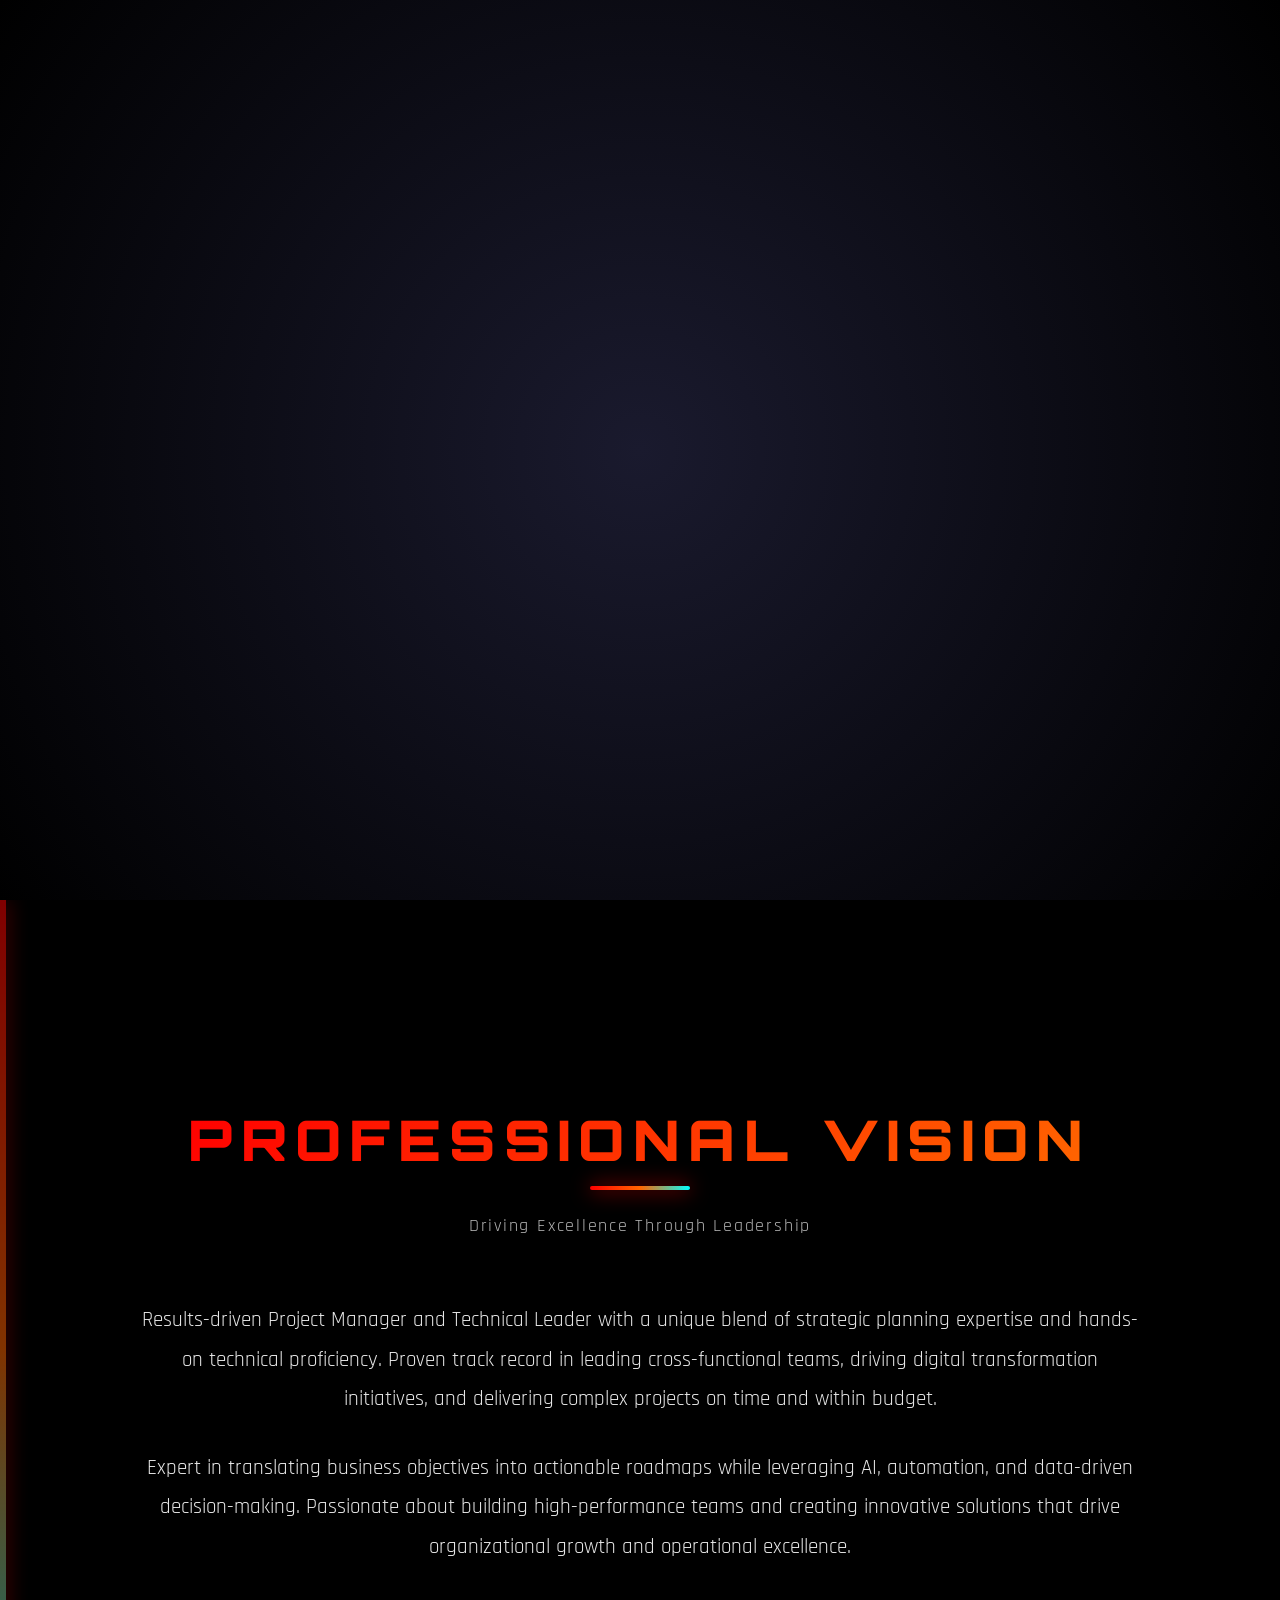
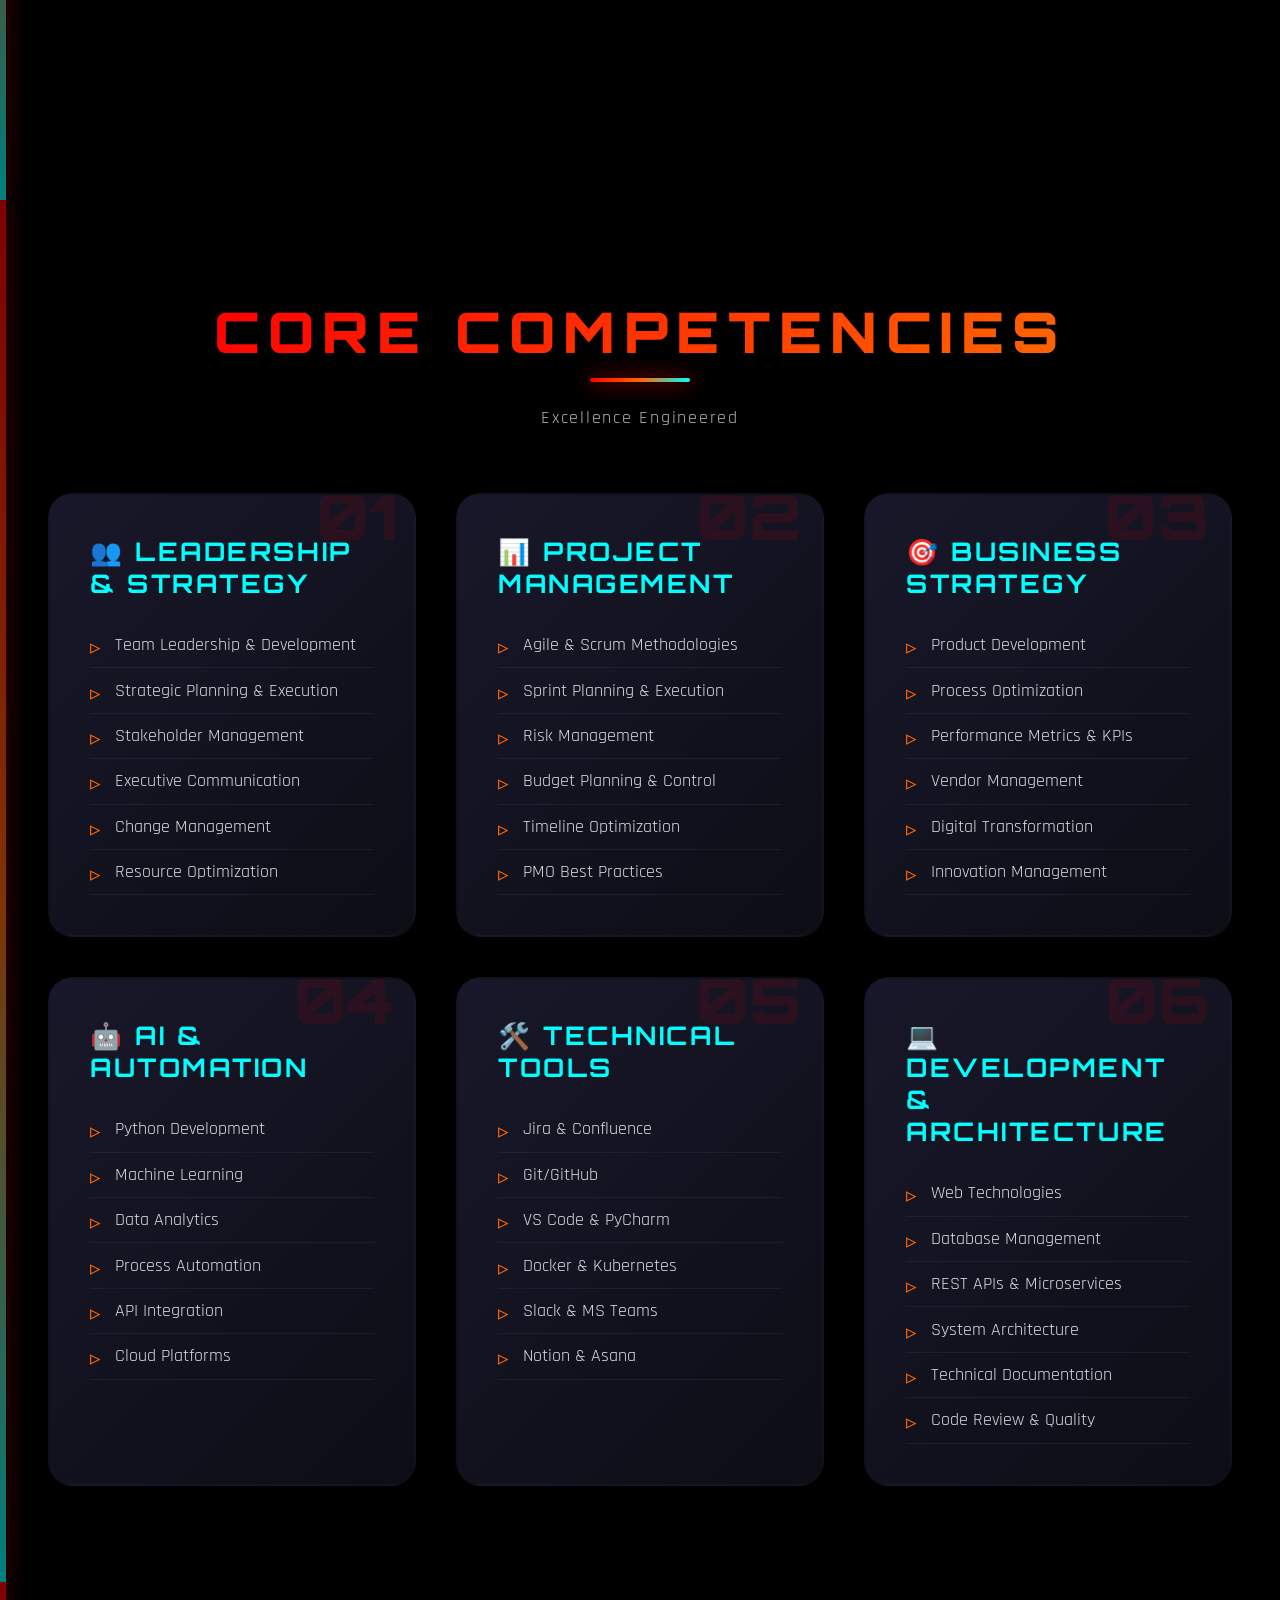
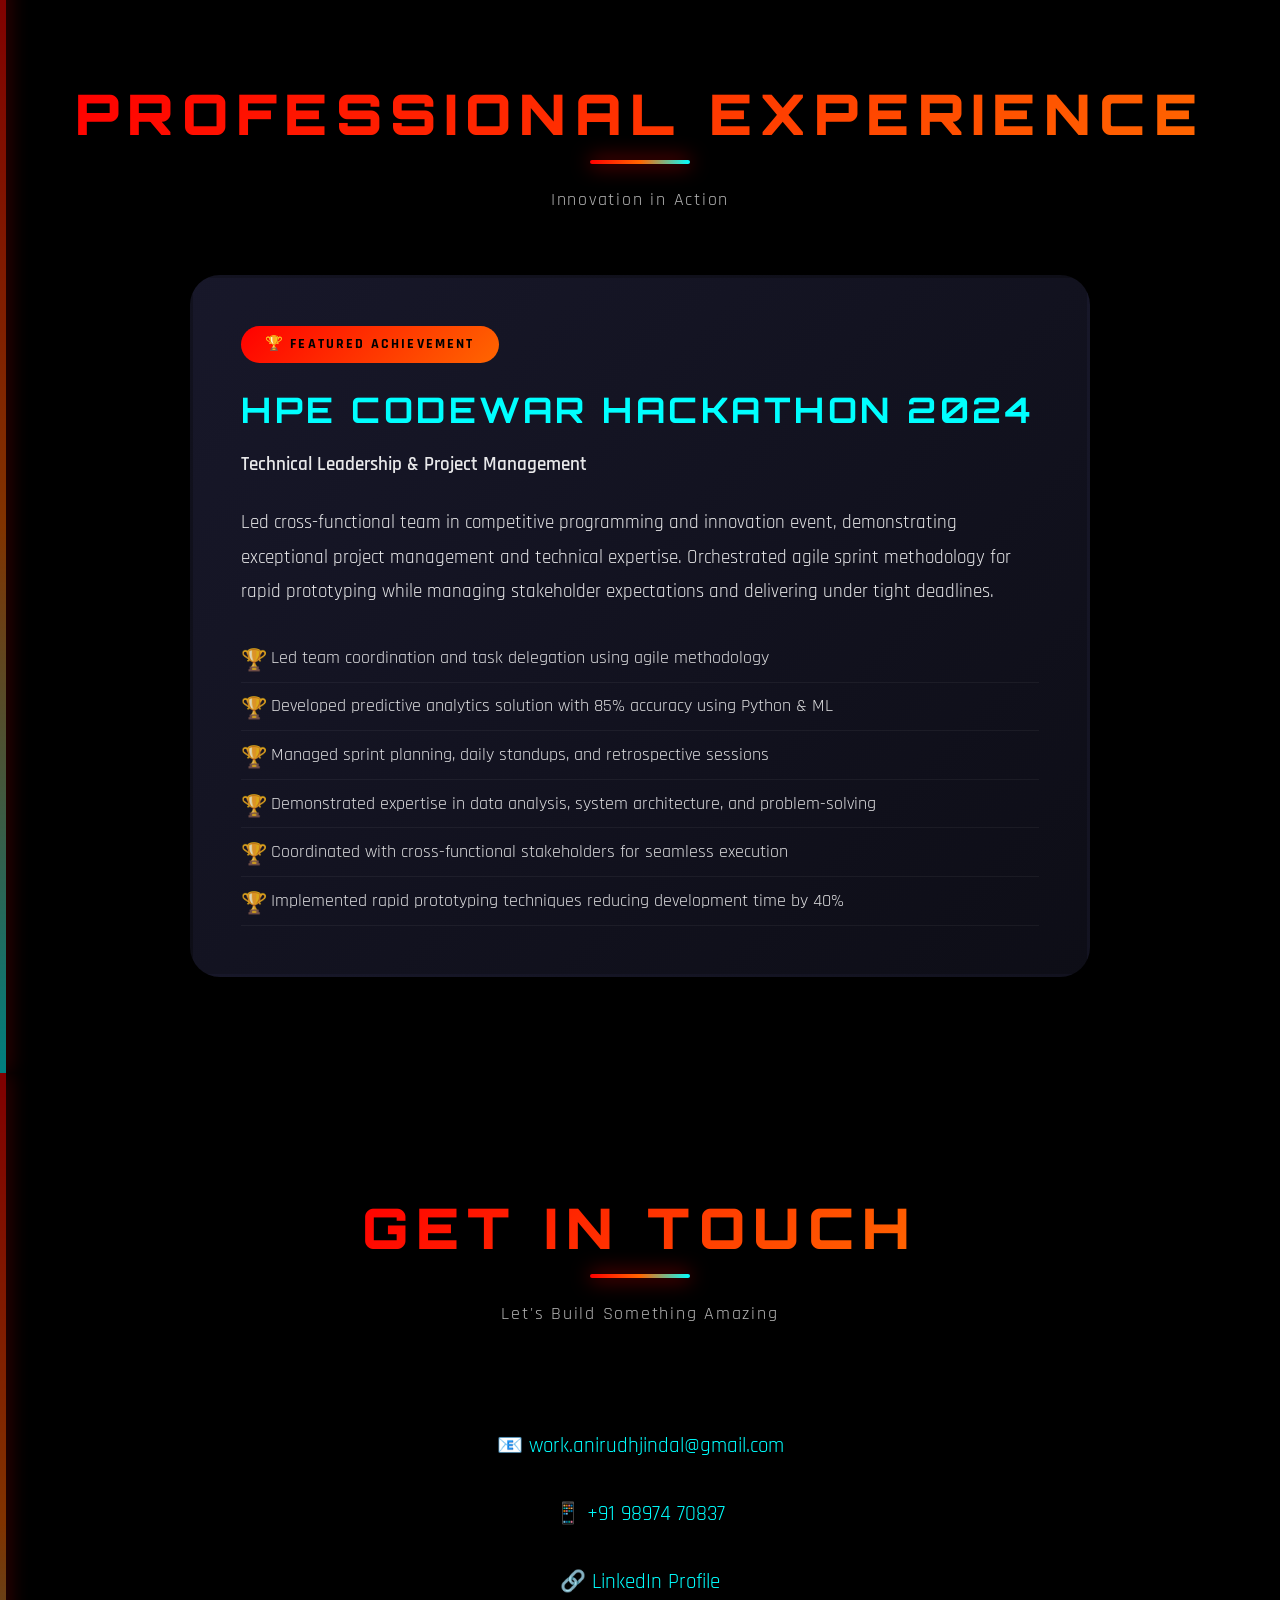
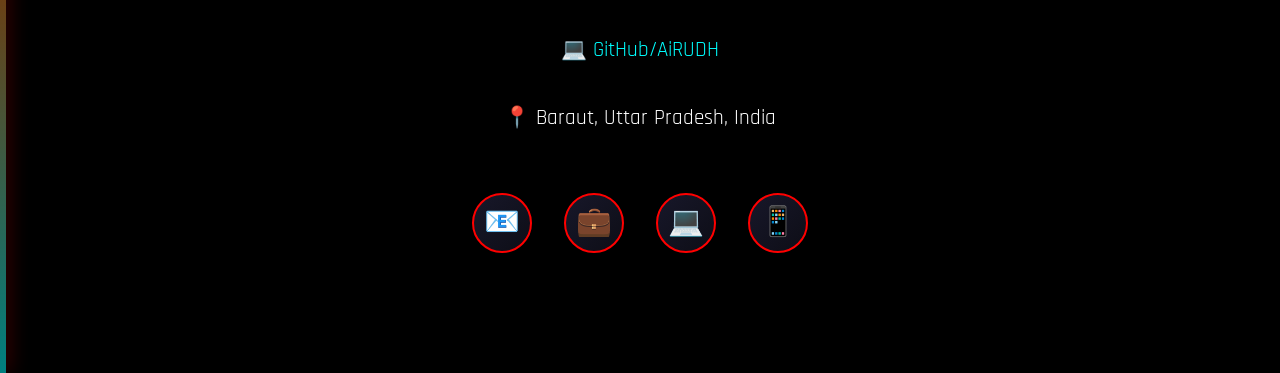
==== index.html @ f93a0f02 "Add files via upload" ====
<!DOCTYPE html>
<html lang="en">
<head>
  <meta charset="UTF-8">
  <meta name="viewport" content="width=device-width, initial-scale=1.0">
  <title>Anirudh Jindal - Elite Portfolio</title>
  <style>
    @import url('https://fonts.googleapis.com/css2?family=Orbitron:wght@400;700;900&family=Rajdhani:wght@300;400;600;700&display=swap');

    * {
      margin: 0;
      padding: 0;
      box-sizing: border-box;
    }

    :root {
      --primary: #ff0000;
      --secondary: #00ffff;
      --accent: #ff6600;
      --dark: #0a0a0a;
      --mid: #1a1a2e;
      --light: #ffffff;
    }

    html {
      scroll-behavior: smooth;
    }

    body {
      font-family: 'Rajdhani', sans-serif;
      background: #000;
      color: var(--light);
      overflow-x: hidden;
      position: relative;
    }

    /* ANIMATED BACKGROUND PARTICLES */
    .bg-particles {
      position: fixed;
      top: 0;
      left: 0;
      width: 100%;
      height: 100%;
      z-index: -1;
      background: radial-gradient(circle at 20% 50%, rgba(255, 0, 0, 0.08), transparent 50%),
                  radial-gradient(circle at 80% 50%, rgba(0, 255, 255, 0.08), transparent 50%),
                  radial-gradient(circle at 50% 80%, rgba(255, 102, 0, 0.05), transparent 50%);
      animation: bgShift 20s ease infinite;
    }

    @keyframes bgShift {
      0%, 100% { transform: scale(1) rotate(0deg); }
      50% { transform: scale(1.1) rotate(2deg); }
    }

    .particle {
      position: absolute;
      width: 2px;
      height: 2px;
      background: var(--secondary);
      border-radius: 50%;
      box-shadow: 0 0 10px var(--secondary);
      animation: float 15s infinite ease-in-out;
    }

    @keyframes float {
      0%, 100% { transform: translateY(0) translateX(0); }
      50% { transform: translateY(-100vh) translateX(50px); }
    }

    /* LOADER WITH DRIFTING WHEEL */
    #loader {
      position: fixed;
      inset: 0;
      background: radial-gradient(circle at center, #1a1a2e, #000);
      display: flex;
      justify-content: center;
      align-items: center;
      z-index: 10000;
      transition: opacity 1s cubic-bezier(0.4, 0, 0.2, 1);
    }

    .wheel-container {
      position: relative;
      width: min(300px, 60vw);
      height: min(300px, 60vw);
      animation: drift 6s cubic-bezier(0.4, 0, 0.2, 1) forwards;
      filter: drop-shadow(0 0 40px rgba(255, 0, 0, 0.8));
    }

    @keyframes drift {
      0% {
        transform: translateX(-150vw) rotate(-720deg);
        filter: blur(5px);
      }
      40% {
        transform: translateX(5vw) rotate(360deg);
        filter: blur(0);
      }
      60% {
        transform: translateX(-5vw) rotate(720deg);
        filter: blur(0);
      }
      100% {
        transform: translateX(150vw) rotate(1440deg);
        filter: blur(8px);
        opacity: 0;
      }
    }

    .wheel {
      position: absolute;
      inset: 0;
      border: min(18px, 3vw) solid transparent;
      border-top-color: var(--primary);
      border-right-color: var(--accent);
      border-bottom-color: var(--secondary);
      border-left-color: var(--primary);
      border-radius: 50%;
      animation: spin 0.6s linear infinite;
      box-shadow: 0 0 60px rgba(255, 0, 0, 0.9),
                  inset 0 0 40px rgba(0, 255, 255, 0.6);
    }

    .wheel::before,
    .wheel::after {
      content: '';
      position: absolute;
      inset: 15%;
      border-radius: 50%;
      border: 3px dashed rgba(255, 255, 255, 0.3);
    }

    .wheel::after {
      inset: 35%;
      border-style: solid;
      border-color: var(--secondary);
      animation: spin 1.5s linear infinite reverse;
    }

    @keyframes spin {
      to { transform: rotate(360deg); }
    }

    .profile-pic {
      position: absolute;
      width: 55%;
      height: 55%;
      border-radius: 50%;
      top: 50%;
      left: 50%;
      transform: translate(-50%, -50%);
      z-index: 2;
      border: 5px solid var(--light);
      box-shadow: 0 0 40px rgba(255, 255, 255, 0.8),
                  inset 0 0 20px rgba(0, 0, 0, 0.5);
      object-fit: cover;
    }

    .loader-text {
      position: absolute;
      bottom: -60px;
      left: 50%transform: translateX(-50%);
      font-family: 'Orbitron', sans-serif;
      font-size: clamp(0.8rem, 2vw, 1.2rem);
      letter-spacing: 0.3em;
      color: var(--secondary);
      text-transform: uppercase;
      white-space: nowrap;
      animation: pulse 1.5s ease-in-out infinite;
    }

    @keyframes pulse {
      0%, 100% { opacity: 0.5; }
      50% { opacity: 1; }
    }

    /* ROAD ANIMATION */
    .road {
      position: fixed;
      bottom: 0;
      left: 0;
      width: 100%;
      height: 120px;
      background: linear-gradient(to bottom, transparent, rgba(17, 17, 17, 0.8) 40%, #111 80%);
      z-index: 0;
      overflow: hidden;
      pointer-events: none;
    }

    .lane {
      position: absolute;
      width: 200%;
      height: 8px;
      top: 50%;
      transform: translateY(-50%);
      background: repeating-linear-gradient(
        to right,
        #ffff00 0,
        #ffff00 80px,
        transparent 80px,
        transparent 160px
      );
      animation: moveRoad 3s linear infinite;
    }

    .lane:nth-child(2) {
      top: 70%;
      opacity: 0.6;
      height: 6px;
    }

    @keyframes moveRoad {
      0% { transform: translateX(0) translateY(-50%); }
      100% { transform: translateX(-50%) translateY(-50%); }
    }

    /* HEADER NAVIGATION */
    header {
      position: fixed;
      top: 0;
      left: 0;
      right: 0;
      background: rgba(10, 10, 10, 0.85);
      backdrop-filter: blur(20px) saturate(180%);
      padding: 1rem 2rem;
      z-index: 1000;
      border-bottom: 2px solid transparent;
      border-image: linear-gradient(90deg, var(--primary), var(--accent), var(--secondary)) 1;
      box-shadow: 0 10px 40px rgba(0, 0, 0, 0.5);
      transition: all 0.3s ease;
    }

    header.scrolled {
      padding: 0.7rem 2rem;
      background: rgba(10, 10, 10, 0.95);
    }

    .nav-container {
      max-width: 1400px;
      margin: 0 auto;
      display: flex;
      justify-content: space-between;
      align-items: center;
      flex-wrap: wrap;
      gap: 1rem;
    }

    .logo {
      font-family: 'Orbitron', sans-serif;
      font-size: clamp(1.2rem, 3vw, 1.8rem);
      font-weight: 900;
      background: linear-gradient(135deg, var(--primary), var(--accent), var(--secondary));
      -webkit-background-clip: text;
      -webkit-text-fill-color: transparent;
      background-clip: text;
      letter-spacing: 0.2em;
      position: relative;
      cursor: pointer;
      transition: all 0.4s ease;
    }

    .logo:hover {
      transform: scale(1.05);
      filter: drop-shadow(0 0 20px rgba(255, 0, 0, 0.8));
    }

    nav {
      display: flex;
      gap: 0.8rem;
      flex-wrap: wrap;
    }

    .nav-button {
      padding: 0.8rem 1.5rem;
      background: linear-gradient(135deg, rgba(26, 26, 46, 0.8), rgba(15, 15, 25, 0.8));
      color: var(--light);
      border: 2px solid transparent;
      border-radius: 50px;
      cursor: pointer;
      font-size: clamp(0.8rem, 1.5vw, 0.95rem);
      font-weight: 600;
      text-transform: uppercase;
      letter-spacing: 0.15em;
      position: relative;
      overflow: hidden;
      transition: all 0.4s cubic-bezier(0.4, 0, 0.2, 1);
      font-family: 'Rajdhani', sans-serif;
    }

    .nav-button::before {
      content: '⚙️';
      position: absolute;
      left: -40px;
      top: 50%;
      transform: translateY(-50%);
      font-size: 1.2em;
      transition: all 0.4s cubic-bezier(0.4, 0, 0.2, 1);
    }

    .nav-button::after {
      content: '';
      position: absolute;
      inset: 0;
      background: linear-gradient(135deg, var(--primary), var(--accent));
      opacity: 0;
      transition: opacity 0.4s ease;
      z-index: -1;
    }

    .nav-button:hover::before,
    .nav-button.active::before {
      left: 12px;
    }

    .nav-button:hover::after,
    .nav-button.active::after {
      opacity: 1;
    }

    .nav-button:hover,
    .nav-button.active {
      border-color: var(--secondary);
      color: #000;
      transform: translateY(-3px) scale(1.05);
      box-shadow: 0 10px 40px rgba(255, 0, 0, 0.6),
                  0 0 30px rgba(0, 255, 255, 0.4);
    }

    /* BURGER MENU FOR MOBILE */
    .burger {
      display: none;
      flex-direction: column;
      gap: 6px;
      cursor: pointer;
      z-index: 1001;
    }

    .burger span {
      width: 30px;
      height: 3px;
      background: linear-gradient(90deg, var(--primary), var(--accent));
      border-radius: 5px;
      transition: all 0.3s ease;
    }

    @media (max-width: 768px) {
      .burger {
        display: flex;
      }

      nav {
        position: fixed;
        top: 80px;
        left: 0;
        right: 0;
        background: rgba(10, 10, 10, 0.98);
        backdrop-filter: blur(20px);
        flex-direction: column;
        padding: 2rem;
        transform: translateY(-120%);
        transition: transform 0.4s cubic-bezier(0.4, 0, 0.2, 1);
        border-bottom: 2px solid var(--primary);
      }

      nav.active {
        transform: translateY(0);
      }

      .burger.active span:nth-child(1) {
        transform: rotate(45deg) translate(8px, 8px);
      }

      .burger.active span:nth-child(2) {
        opacity: 0;
      }

      .burger.active span:nth-child(3) {
        transform: rotate(-45deg) translate(8px, -8px);
      }
    }

    /* SECTIONS */
    section {
      min-height: 100vh;
      display: flex;
      flex-direction: column;
      justify-content: center;
      align-items: center;
      padding: 6rem 2rem;
      position: relative;
      overflow: hidden;
    }

    section::before {
      content: '';
      position: absolute;
      left: 0;
      top: 0;
      width: 6px;
      height: 100%;
      background: linear-gradient(to bottom, var(--primary), var(--accent), var(--secondary));
      opacity: 0.5;
      box-shadow: 0 0 20px var(--primary);
    }

    /* HERO SECTION */
    #home {
      position: relative;
      perspective: 1000px;
    }

    .hero-content {
      text-align: center;
      z-index: 2;
      animation: fadeInUp 1s ease-out 0.5s both;
    }

    @keyframes fadeInUp {
      from {
        opacity: 0;
        transform: translateY(40px);
      }
      to {
        opacity: 1;
        transform: translateY(0);
      }
    }

    h1 {
      font-family: 'Orbitron', sans-serif;
      font-size: clamp(2.5rem, 8vw, 6rem);
      font-weight: 900;
      margin-bottom: 1rem;
      text-transform: uppercase;
      letter-spacing: 0.1em;
      background: linear-gradient(135deg, var(--primary), var(--accent), var(--secondary), var(--primary));
      background-size: 300% 300%;
      -webkit-background-clip: text;
      -webkit-text-fill-color: transparent;
      background-clip: text;
      animation: gradient 8s ease infinite, textGlow 3s ease-in-out infinite;
      position: relative;
      display: inline-block;
    }

    @keyframes gradient {
      0%, 100% { background-position: 0% 50%; }
      50% { background-position: 100% 50%; }
    }

    @keyframes textGlow {
      0%, 100% {
        filter: drop-shadow(0 0 20px rgba(255, 0, 0, 0.8))
                drop-shadow(0 0 40px rgba(255, 102, 0, 0.6));
      }
      50% {
        filter: drop-shadow(0 0 30px rgba(0, 255, 255, 0.8))
                drop-shadow(0 0 60px rgba(255, 0, 0, 0.4));
      }
    }

    .subtitle {
      font-size: clamp(1.2rem, 3vw, 2rem);
      font-weight: 600;
      color: var(--accent);
      margin-bottom: 1rem;
      letter-spacing: 0.2em;
      text-transform: uppercase;
      animation: fadeInUp 1s ease-out 0.7s both;
    }

    .tagline {
      font-size: clamp(0.9rem, 2vw, 1.2rem);
      color: var(--secondary);
      margin-bottom: 2.5rem;
      letter-spacing: 0.15em;
      animation: fadeInUp 1s ease-out 0.9s both;
    }

    .cta-buttons {
      display: flex;
      gap: 1.5rem;
      flex-wrap: wrap;
      justify-content: center;
      animation: fadeInUp 1s ease-out 1.1s both;
    }

    .btn {
      padding: 1rem 2.5rem;
      border-radius: 50px;
      font-size: clamp(0.9rem, 1.8vw, 1.1rem);
      font-weight: 700;
      text-transform: uppercase;
      letter-spacing: 0.15em;
      border: none;
      cursor: pointer;
      position: relative;
      overflow: hidden;
      transition: all 0.4s cubic-bezier(0.4, 0, 0.2, 1);
      font-family: 'Rajdhani', sans-serif;
    }

    .btn-primary {
      background: linear-gradient(135deg, var(--primary), var(--accent));
      color: #000;
      box-shadow: 0 10px 40px rgba(255, 0, 0, 0.6);
    }

    .btn-primary::before {
      content: '';
      position: absolute;
      inset: 0;
      background: linear-gradient(135deg, var(--accent), var(--secondary));
      opacity: 0;
      transition: opacity 0.4s ease;
    }

    .btn-primary:hover::before {
      opacity: 1;
    }

    .btn-primary:hover {
      transform: translateY(-5px) scale(1.05);
      box-shadow: 0 20px 60px rgba(255, 0, 0, 0.8),
                  0 0 40px rgba(0, 255, 255, 0.6);
    }

    .btn-secondary {
      background: transparent;
      border: 2px solid var(--secondary);
      color: var(--secondary);
    }

    .btn-secondary::before {
      content: '';
      position: absolute;
      inset: 0;
      background: var(--secondary);
      transform: scaleX(0);
      transform-origin: left;
      transition: transform 0.4s ease;
      z-index: -1;
    }

    .btn-secondary:hover::before {
      transform: scaleX(1);
    }

    .btn-secondary:hover {
      color: #000;
      transform: translateY(-5px) scale(1.05);
      box-shadow: 0 10px 40px rgba(0, 255, 255, 0.6);
    }

    .btn span {
      position: relative;
      z-index: 1;
    }

    /* 3D PROFILE SHOWCASE */
    .profile-showcase {
      position: absolute;
      right: 10%;
      top: 50%;
      transform: translateY(-50%);
      width: min(350px, 40vw);
      height: min(350px, 40vw);
      animation: float3D 6s ease-in-out infinite;
    }

    @keyframes float3D {
      0%, 100% {
        transform: translateY(-50%) rotateY(0deg) translateZ(0);
      }
      50% {
        transform: translateY(calc(-50% - 30px)) rotateY(10deg) translateZ(50px);
      }
    }

    .profile-wheel-3d {
      position: relative;
      width: 100%;
      height: 100%;
      transform-style: preserve-3d;
      animation: rotate3D 20s linear infinite;
    }

    @keyframes rotate3D {
      to { transform: rotateY(360deg); }
    }

    .wheel-ring {
      position: absolute;
      inset: 0;
      border-radius: 50%;
      border: 8px solid transparent;
      border-top-color: var(--primary);
      border-right-color: var(--accent);
      box-shadow: 0 0 60px rgba(255, 0, 0, 0.8),
                  inset 0 0 40px rgba(0, 255, 255, 0.3);
    }

    .wheel-ring:nth-child(2) {
      inset: 15%;
      border-width: 6px;
      border-top-color: var(--secondary);
      border-left-color: var(--accent);
      animation: spin 4s linear infinite reverse;
    }

    .wheel-ring:nth-child(3) {
      inset: 30%;
      border-width: 4px;
      border-style: dashed;
      border-color: rgba(255, 255, 255, 0.3);
      animation: spin 8s linear infinite;
    }

    .profile-img-3d {
      position: absolute;
      inset: 20%;
      border-radius: 50%;
      overflow: hidden;
      border: 4px solid var(--light);
      box-shadow: 0 0 40px rgba(255, 255, 255, 0.8);
    }

    .profile-img-3d img {
      width: 100%;
      height: 100%;
      object-fit: cover;
    }

    @media (max-width: 1024px) {
      .profile-showcase {
        position: static;
        transform: none;
        margin: 3rem auto 0;
        animation: float 4s ease-in-out infinite;
      }

      @keyframes float {
        0%, 100% { transform: translateY(0); }
        50% { transform: translateY(-20px); }
      }
    }

    /* SECTION TITLES */
    .section-header {
      text-align: center;
      margin-bottom: 4rem;
      animation: fadeInUp 0.8s ease-out;
    }

    h2 {
      font-family: 'Orbitron', sans-serif;
      font-size: clamp(2rem, 5vw, 3.5rem);
      font-weight: 900;
      text-transform: uppercase;
      letter-spacing: 0.15em;
      margin-bottom: 1rem;
      background: linear-gradient(135deg, var(--primary), var(--accent));
      -webkit-background-clip: text;
      -webkit-text-fill-color: transparent;
      background-clip: text;
      position: relative;
      display: inline-block;
    }

    h2::after {
      content: '';
      position: absolute;
      bottom: -15px;
      left: 50%;
      transform: translateX(-50%);
      width: 100px;
      height: 4px;
      background: linear-gradient(90deg, var(--primary), var(--accent), var(--secondary));
      border-radius: 2px;
      box-shadow: 0 0 20px var(--primary);
    }

    .section-subtitle {
      font-size: clamp(0.9rem, 2vw, 1.1rem);
      color: rgba(255, 255, 255, 0.7);
      letter-spacing: 0.1em;
      margin-top: 1.5rem;
    }

    /* ABOUT SECTION */
    .about-content {
      max-width: 1000px;
      text-align: center;
      line-height: 1.9;
    }

    .about-content p {
      font-size: clamp(1.05rem, 2.2vw, 1.3rem);
      margin-bottom: 1.8rem;
      animation: fadeInUp 0.8s ease-out;
      animation-fill-mode: both;
      color: rgba(255, 255, 255, 0.9);
    }

    .about-content p:nth-child(1) { animation-delay: 0.2s; }
    .about-content p:nth-child(2) { animation-delay: 0.4s; }

    /* EXPERTISE GRID - 60% Management + 40% Technical */
    .expertise-grid {
      display: grid;
      grid-template-columns: repeat(auto-fit, minmax(min(100%, 320px), 1fr));
      gap: 2.5rem;
      width: 100%;
      max-width: 1400px;
      padding: 0 1rem;
    }

    .expertise-card {
      background: linear-gradient(135deg, rgba(26, 26, 46, 0.9), rgba(15, 15, 25, 0.9));
      padding: 2.5rem;
      border-radius: 25px;
      border: 2px solid transparent;
      position: relative;
      overflow: hidden;
      transition: all 0.5s cubic-bezier(0.4, 0, 0.2, 1);
      cursor: pointer;
      backdrop-filter: blur(10px);
    }

    .expertise-card::before {
      content: '';
      position: absolute;
      inset: 0;
      background: linear-gradient(135deg, var(--primary), var(--accent), var(--secondary));
      opacity: 0;
      transition: opacity 0.5s ease;
      z-index: 0;
    }

    .expertise-card::after {
      content: '';
      position: absolute;
      top: -50%;
      left: -50%;
      width: 200%;
      height: 200%;
      background: conic-gradient(
        from 0deg,
        transparent,
        rgba(255, 0, 0, 0.3),
        transparent 30%
      );
      animation: rotate 4s linear infinite;
      opacity: 0;
      transition: opacity 0.5s ease;
    }

    @keyframes rotate {
      to { transform: rotate(360deg); }
    }

    .expertise-card:hover::before {
      opacity: 0.1;
    }

    .expertise-card:hover::after {
      opacity: 1;
    }

    .expertise-card:hover {
      transform: translateY(-15px) scale(1.02);
      border-color: var(--secondary);
      box-shadow: 0 30px 80px rgba(255, 0, 0, 0.4),
                  0 0 60px rgba(0, 255, 255, 0.3);
    }

    .expertise-card > * {
      position: relative;
      z-index: 1;
    }

    .expertise-number {
      font-family: 'Orbitron', sans-serif;
      font-size: 4rem;
      font-weight: 900;
      color: rgba(255, 0, 0, 0.1);
      position: absolute;
      top: -20px;
      right: 20px;
      z-index: 0;
      transition: all 0.5s ease;
    }

    .expertise-card:hover .expertise-number {
      color: rgba(255, 0, 0, 0.3);
      transform: scale(1.2);
    }

    .expertise-card h3 {
      font-family: 'Orbitron', sans-serif;
      font-size: clamp(1.2rem, 2.5vw, 1.6rem);
      margin-bottom: 1.5rem;
      color: var(--secondary);
      text-transform: uppercase;
      letter-spacing: 0.1em;
    }

    .expertise-card ul {
      list-style: none;
    }

    .expertise-card li {
      padding: 0.7rem 0;
      border-bottom: 1px solid rgba(255, 255, 255, 0.05);
      font-size: clamp(0.95rem, 1.9vw, 1.1rem);
      color: rgba(255, 255, 255, 0.85);
      position: relative;
      padding-left: 25px;
      transition: all 0.3s ease;
    }

    .expertise-card li::before {
      content: '▹';
      position: absolute;
      left: 0;
      color: var(--accent);
      font-size: 1.2em;
      transition: transform 0.3s ease;
    }

    .expertise-card li:hover {
      color: var(--secondary);
      padding-left: 35px;
    }

    .expertise-card li:hover::before {
      transform: translateX(5px);
    }

    /* HACKATHON SECTION */
    .hackathon-card {
      max-width: 900px;
      background: linear-gradient(135deg, rgba(26, 26, 46, 0.9), rgba(15, 15, 25, 0.9));
      padding: 3rem;
      border-radius: 30px;
      border: 3px solid transparent;
      position: relative;
      overflow: hidden;
      transition: all 0.6s cubic-bezier(0.4, 0, 0.2, 1);
      cursor: pointer;
      backdrop-filter: blur(15px);
    }

    .hackathon-card::before {
      content: '';
      position: absolute;
      inset: 0;
      background: linear-gradient(135deg, var(--primary), var(--accent), var(--secondary));
      opacity: 0;
      transition: opacity 0.6s ease;
      z-index: 0;
    }

    .hackathon-card:hover::before {
      opacity: 0.15;
    }

    .hackathon-card:hover {
      transform: translateY(-20px) scale(1.03);
      border-color: var(--accent);
      box-shadow: 0 40px 100px rgba(255, 0, 0, 0.5),
                  0 0 80px rgba(0, 255, 255, 0.4);
    }

    .hackathon-card > * {
      position: relative;
      z-index: 1;
    }

    .hackathon-badge {
      display: inline-block;
      background: linear-gradient(135deg, var(--primary), var(--accent));
      color: #000;
      padding: 0.6rem 1.5rem;
      border-radius: 25px;
      font-weight: 700;
      font-size: 0.9rem;
      letter-spacing: 0.15em;
      margin-bottom: 1.5rem;
      text-transform: uppercase;
    }

    .hackathon-card h3 {
      font-family: 'Orbitron', sans-serif;
      font-size: clamp(1.5rem, 3.5vw, 2.2rem);
      margin-bottom: 1rem;
      color: var(--secondary);
      text-transform: uppercase;
      letter-spacing: 0.1em;
    }

    .hackathon-subtitle {
      font-size: clamp(1rem, 2vw, 1.3rem);
      color: var(--accent);
      margin-bottom: 1.5rem;
      font-weight: 600;
    }

    .hackathon-card p {
      font-size: clamp(1rem, 2vw, 1.2rem);
      line-height: 1.8;
      color: rgba(255, 255, 255, 0.9);
      margin-bottom: 1.5rem;
    }

    .hackathon-achievements {
      list-style: none;
      margin-top: 1.5rem;
    }

    .hackathon-achievements li {
      padding: 0.8rem 0 0.8rem 30px;
      border-bottom: 1px solid rgba(255, 255, 255, 0.05);
      font-size: clamp(0.95rem, 1.9vw, 1.1rem);
      color: rgba(255, 255, 255, 0.85);
      position: relative;
      transition: all 0.3s ease;
    }

    .hackathon-achievements li::before {
      content: '🏆';
      position: absolute;
      left: 0;
      font-size: 1.2em;
      transition: transform 0.3s ease;
    }

    .hackathon-achievements li:hover {
      color: var(--secondary);
      padding-left: 40px;
    }

    .hackathon-achievements li:hover::before {
      transform: translateX(5px) scale(1.2);
    }

    /* CONTACT SECTION */
    .contact-content {
      text-align: center;
      max-width: 800px;
    }

    .contact-info {
      font-size: clamp(1rem, 2.2vw, 1.3rem);
      line-height: 2.5;
      margin-top: 2rem;
    }

    .contact-info p {
      margin: 1rem 0;
      transition: all 0.3s ease;
    }

    .contact-info p:hover {
      transform: translateX(10px);
    }

    .contact-info a {
      color: var(--secondary);
      text-decoration: none;
      position: relative;
      transition: all 0.3s ease;
    }

    .contact-info a::after {
      content: '';
      position: absolute;
      bottom: -5px;
      left: 0;
      width: 0;
      height: 2px;
      background: linear-gradient(90deg, var(--primary), var(--secondary));
      transition: width 0.3s ease;
    }

    .contact-info a:hover {
      color: var(--primary);
      text-shadow: 0 0 20px rgba(255, 0, 0, 0.8);
    }

    .contact-info a:hover::after {
      width: 100%;
    }

    .social-links {
      display: flex;
      justify-content: center;
      gap: 2rem;
      margin-top: 3rem;
      flex-wrap: wrap;
    }

    .social-icon {
      width: 60px;
      height: 60px;
      border-radius: 50%;
      background: linear-gradient(135deg, rgba(26, 26, 46, 0.9), rgba(15, 15, 25, 0.9));
      border: 2px solid var(--primary);
      display: flex;
      align-items: center;
      justify-content: center;
      font-size: 1.8rem;
      transition: all 0.4s cubic-bezier(0.4, 0, 0.2, 1);
      cursor: pointer;
      position: relative;
      overflow: hidden;
    }

    .social-icon::before {
      content: '';
      position: absolute;
      inset: 0;
      background: linear-gradient(135deg, var(--primary), var(--accent));
      transform: scale(0);
      transition: transform 0.4s ease;
      border-radius: 50%;
      z-index: 0;
    }

    .social-icon:hover::before {
      transform: scale(1);
    }

    .social-icon:hover {
      transform: translateY(-10px) rotate(360deg);
      box-shadow: 0 15px 40px rgba(255, 0, 0, 0.6);
      border-color: var(--secondary);
    }

    .social-icon span {
      position: relative;
      z-index: 1;
    }

    /* SCROLL INDICATOR */
    .scroll-indicator {
      position: fixed;
      top: 0;
      left: 0;
      height: 5px;
      background: linear-gradient(90deg, var(--primary), var(--accent), var(--secondary));
      z-index: 9999;
      transform-origin: left;
      box-shadow: 0 0 20px var(--primary);
    }

    /* FLOATING ACTION BUTTON */
    .fab {
      position: fixed;
      bottom: 40px;
      right: 40px;
      width: 60px;
      height: 60px;
      border-radius: 50%;
      background: linear-gradient(135deg, var(--primary), var(--accent));
      border: 2px solid var(--secondary);
      display: flex;
      align-items: center;
      justify-content: center;
      font-size: 1.8rem;
      color: #000;
      cursor: pointer;
      z-index: 999;
      box-shadow: 0 10px 40px rgba(255, 0, 0, 0.6);
      transition: all 0.4s cubic-bezier(0.4, 0, 0.2, 1);
      opacity: 0;
      transform: scale(0);
    }

    .fab.visible {
      opacity: 1;
      transform: scale(1);
    }

    .fab:hover {
      transform: scale(1.15) rotate(360deg);
      box-shadow: 0 15px 60px rgba(255, 0, 0, 0.8),
                  0 0 40px rgba(0, 255, 255, 0.6);
    }

    /* RESPONSIVE */
    @media (max-width: 768px) {
      section {
        padding: 4rem 1.5rem;
      }

      .expertise-grid {
        gap: 1.5rem;
      }

      .expertise-card,
      .hackathon-card {
        padding: 1.8rem;
      }

      .fab {
        bottom: 20px;
        right: 20px;
        width: 50px;
        height: 50px;
        font-size: 1.4rem;
      }
    }

    @media (max-width: 480px) {
      header {
        padding: 1rem;
      }

      .cta-buttons {
        flex-direction: column;
        width: 100%;
      }

      .btn {
        width: 100%;
      }
    }
  </style>
</head>
<body>
  <!-- BACKGROUND PARTICLES -->
  <div class="bg-particles" id="particles"></div>

  <!-- LOADER -->
  <div id="loader">
    <div class="wheel-container">
      <div class="wheel"></div>
      <img src="Professional_PIC-Photoroom.jpg" alt="Anirudh Jindal" class="profile-pic">
      <div class="loader-text">Initializing...</div>
    </div>
  </div>

  <!-- ANIMATED ROAD -->
  <div class="road">
    <div class="lane"></div>
    <div class="lane"></div>
  </div>

  <!-- SCROLL PROGRESS -->
  <div class="scroll-indicator" id="scrollProgress"></div>

  <!-- HEADER -->
  <header id="header">
    <div class="nav-container">
      <div class="logo">ANIRUDH</div>
      <div class="burger" id="burger">
        <span></span>
        <span></span>
        <span></span>
      </div>
      <nav id="nav">
        <button class="nav-button active" data-target="home">Home</button>
        <button class="nav-button" data-target="about">About</button>
        <button class="nav-button" data-target="expertise">Expertise</button>
        <button class="nav-button" data-target="experience">Experience</button>
        <button class="nav-button" data-target="contact">Contact</button>
      </nav>
    </div>
  </header>

  <!-- MAIN CONTENT -->
  <main>
    <!-- HOME SECTION -->
    <section id="home">
      <div class="hero-content">
        <h1>ANIRUDH JINDAL</h1>
        <div class="subtitle">Project Manager & Technical Leader</div>
        <div class="tagline">Leadership | Strategy | Innovation | Technical Excellence</div>
        <div class="cta-buttons">
          <button class="btn btn-primary"><span>View Experience</span></button>
          <button class="btn btn-secondary"><span>Contact Me</span></button>
        </div>
      </div>
      <div class="profile-showcase">
        <div class="profile-wheel-3d">
          <div class="wheel-ring"></div>
          <div class="wheel-ring"></div>
          <div class="wheel-ring"></div>
          <div class="profile-img-3d">
            <img src="Professional_PIC-Photoroom.jpg" alt="Anirudh Jindal">
          </div>
        </div>
      </div>
    </section>

    <!-- ABOUT SECTION -->
    <section id="about">
      <div class="section-header">
        <h2>Professional Vision</h2>
        <div class="section-subtitle">Driving Excellence Through Leadership</div>
      </div>
      <div class="about-content">
        <p>Results-driven Project Manager and Technical Leader with a unique blend of strategic planning expertise and hands-on technical proficiency. Proven track record in leading cross-functional teams, driving digital transformation initiatives, and delivering complex projects on time and within budget.</p>
        <p>Expert in translating business objectives into actionable roadmaps while leveraging AI, automation, and data-driven decision-making. Passionate about building high-performance teams and creating innovative solutions that drive organizational growth and operational excellence.</p>
      </div>
    </section>

    <!-- EXPERTISE SECTION - 60% Management + 40% Technical -->
    <section id="expertise">
      <div class="section-header">
        <h2>Core Competencies</h2>
        <div class="section-subtitle">Excellence Engineered</div>
      </div>
      <div class="expertise-grid">
        <!-- MANAGEMENT SKILLS (60%) -->
        <div class="expertise-card">
          <div class="expertise-number">01</div>
          <h3>👥 Leadership & Strategy</h3>
          <ul>
            <li>Team Leadership & Development</li>
            <li>Strategic Planning & Execution</li>
            <li>Stakeholder Management</li>
            <li>Executive Communication</li>
            <li>Change Management</li>
            <li>Resource Optimization</li>
          </ul>
        </div>

        <div class="expertise-card">
          <div class="expertise-number">02</div>
          <h3>📊 Project Management</h3>
          <ul>
            <li>Agile & Scrum Methodologies</li>
            <li>Sprint Planning & Execution</li>
            <li>Risk Management</li>
            <li>Budget Planning & Control</li>
            <li>Timeline Optimization</li>
            <li>PMO Best Practices</li>
          </ul>
        </div>

        <div class="expertise-card">
          <div class="expertise-number">03</div>
          <h3>🎯 Business Strategy</h3>
          <ul>
            <li>Product Development</li>
            <li>Process Optimization</li>
            <li>Performance Metrics & KPIs</li>
            <li>Vendor Management</li>
            <li>Digital Transformation</li>
            <li>Innovation Management</li>
          </ul>
        </div>

        <!-- TECHNICAL SKILLS (40%) -->
        <div class="expertise-card">
          <div class="expertise-number">04</div>
          <h3>🤖 AI & Automation</h3>
          <ul>
            <li>Python Development</li>
            <li>Machine Learning</li>
            <li>Data Analytics</li>
            <li>Process Automation</li>
            <li>API Integration</li>
            <li>Cloud Platforms</li>
          </ul>
        </div>

        <div class="expertise-card">
          <div class="expertise-number">05</div>
          <h3>🛠️ Technical Tools</h3>
          <ul>
            <li>Jira & Confluence</li>
            <li>Git/GitHub</li>
            <li>VS Code & PyCharm</li>
            <li>Docker & Kubernetes</li>
            <li>Slack & MS Teams</li>
            <li>Notion & Asana</li>
          </ul>
        </div>

        <div class="expertise-card">
          <div class="expertise-number">06</div>
          <h3>💻 Development & Architecture</h3>
          <ul>
            <li>Web Technologies</li>
            <li>Database Management</li>
            <li>REST APIs & Microservices</li>
            <li>System Architecture</li>
            <li>Technical Documentation</li>
            <li>Code Review & Quality</li>
          </ul>
        </div>
      </div>
    </section>

    <!-- EXPERIENCE SECTION - HPE HACKATHON -->
    <section id="experience">
      <div class="section-header">
        <h2>Professional Experience</h2>
        <div class="section-subtitle">Innovation in Action</div>
      </div>
      
      <div class="hackathon-card">
        <div class="hackathon-badge">🏆 FEATURED ACHIEVEMENT</div>
        <h3>HPE CodeWar Hackathon 2024</h3>
        <p class="hackathon-subtitle">Technical Leadership & Project Management</p>
        <p>
          Led cross-functional team in competitive programming and innovation event, demonstrating exceptional project management and technical expertise. Orchestrated agile sprint methodology for rapid prototyping while managing stakeholder expectations and delivering under tight deadlines.
        </p>
        <ul class="hackathon-achievements">
          <li>Led team coordination and task delegation using agile methodology</li>
          <li>Developed predictive analytics solution with 85% accuracy using Python & ML</li>
          <li>Managed sprint planning, daily standups, and retrospective sessions</li>
          <li>Demonstrated expertise in data analysis, system architecture, and problem-solving</li>
          <li>Coordinated with cross-functional stakeholders for seamless execution</li>
          <li>Implemented rapid prototyping techniques reducing development time by 40%</li>
        </ul>
      </div>
    </section>

    <!-- CONTACT SECTION -->
    <section id="contact">
      <div class="section-header">
        <h2>Get In Touch</h2>
        <div class="section-subtitle">Let's Build Something Amazing</div>
      </div>
      <div class="contact-content">
        <div class="contact-info">
          <p>📧 <a href="mailto:work.anirudhjindal@gmail.com">work.anirudhjindal@gmail.com</a></p>
          <p>📱 <a href="tel:+919897470837">+91 98974 70837</a></p>
          <p>🔗 <a href="https://linkedin.com/in/anirudh-jindal" target="_blank">LinkedIn Profile</a></p>
          <p>💻 <a href="https://github.com/AiRUDH" target="_blank">GitHub/AiRUDH</a></p>
          <p>📍 Baraut, Uttar Pradesh, India</p>
        </div>
        <div class="social-links">
          <div class="social-icon"><span>📧</span></div>
          <div class="social-icon"><span>💼</span></div>
          <div class="social-icon"><span>💻</span></div>
          <div class="social-icon"><span>📱</span></div>
        </div>
      </div>
    </section>
  </main>

  <!-- FLOATING ACTION BUTTON -->
  <div class="fab" id="fab">↑</div>

  <script>
    // CREATE PARTICLES
    const particlesContainer = document.getElementById('particles');
    for (let i = 0; i < 30; i++) {
      const particle = document.createElement('div');
      particle.className = 'particle';
      particle.style.left = Math.random() * 100 + '%';
      particle.style.animationDelay = Math.random() * 15 + 's';
      particle.style.animationDuration = (Math.random() * 10 + 10) + 's';
      particlesContainer.appendChild(particle);
    }

    // CAR ENGINE STARTUP SOUND
    function playEngineStartup() {
      try {
        const audioCtx = new (window.AudioContext || window.webkitAudioContext)();
        const osc = audioCtx.createOscillator();
        const gain = audioCtx.createGain();
        
        osc.connect(gain);
        gain.connect(audioCtx.destination);
        
        // Engine startup: low rumble rising
        osc.frequency.setValueAtTime(80, audioCtx.currentTime);
        osc.frequency.exponentialRampToValueAtTime(180, audioCtx.currentTime + 1.5);
        osc.type = 'sawtooth';
        
        gain.gain.setValueAtTime(0.4, audioCtx.currentTime);
        gain.gain.exponentialRampToValueAtTime(0.01, audioCtx.currentTime + 1.8);
        
        osc.start(audioCtx.currentTime);
        osc.stop(audioCtx.currentTime + 1.8);
      } catch (e) {
        console.log('Audio not supported');
      }
    }

    // GEAR SHIFT SOUND
    function playGearShift() {
      try {
        const audioCtx = new (window.AudioContext || window.webkitAudioContext)();
        const osc = audioCtx.createOscillator();
        const gain = audioCtx.createGain();
        
        osc.connect(gain);
        gain.connect(audioCtx.destination);
        
        // Quick gear shift: metallic click
        osc.frequency.setValueAtTime(150, audioCtx.currentTime);
        osc.frequency.exponentialRampToValueAtTime(280, audioCtx.currentTime + 0.08);
        osc.type = 'square';
        
        gain.gain.setValueAtTime(0.25, audioCtx.currentTime);
        gain.gain.exponentialRampToValueAtTime(0.01, audioCtx.currentTime + 0.12);
        
        osc.start(audioCtx.currentTime);
        osc.stop(audioCtx.currentTime + 0.12);
      } catch (e) {}
    }

    // TURBO BOOST SOUND
    function playTurboBoost() {
      try {
        const audioCtx = new (window.AudioContext || window.webkitAudioContext)();
        const osc = audioCtx.createOscillator();
        const gain = audioCtx.createGain();
        
        osc.connect(gain);
        gain.connect(audioCtx.destination);
        
        // Turbo spool: rising whistle
        osc.frequency.setValueAtTime(200, audioCtx.currentTime);
        osc.frequency.exponentialRampToValueAtTime(800, audioCtx.currentTime + 0.4);
        osc.type = 'sine';
        
        gain.gain.setValueAtTime(0.2, audioCtx.currentTime);
        gain.gain.exponentialRampToValueAtTime(0.01, audioCtx.currentTime + 0.5);
        
        osc.start(audioCtx.currentTime);
        osc.stop(audioCtx.currentTime + 0.5);
      } catch (e) {}
    }

    // REV ENGINE SOUND
    function playRevEngine() {
      try {
        const audioCtx = new (window.AudioContext || window.webkitAudioContext)();
        const osc = audioCtx.createOscillator();
        const gain = audioCtx.createGain();
        
        osc.connect(gain);
        gain.connect(audioCtx.destination);
        
        // Engine rev: quick burst
        osc.frequency.setValueAtTime(120, audioCtx.currentTime);
        osc.frequency.exponentialRampToValueAtTime(300, audioCtx.currentTime + 0.15);
        osc.frequency.exponentialRampToValueAtTime(150, audioCtx.currentTime + 0.3);
        osc.type = 'sawtooth';
        
        gain.gain.setValueAtTime(0.3, audioCtx.currentTime);
        gain.gain.exponentialRampToValueAtTime(0.01, audioCtx.currentTime + 0.35);
        
        osc.start(audioCtx.currentTime);
        osc.stop(audioCtx.currentTime + 0.35);
      } catch (e) {}
    }

    // LOADER WITH ENGINE STARTUP
    window.addEventListener('load', () => {
      playEngineStartup();
      setTimeout(() => {
        const loader = document.getElementById('loader');
        loader.style.opacity = '0';
        setTimeout(() => {
          loader.style.display = 'none';
        }, 1000);
      }, 6000);
    });

    // NAVIGATION
    const navButtons = document.querySelectorAll('.nav-button');
    const burger = document.getElementById('burger');
    const nav = document.getElementById('nav');

    navButtons.forEach(button => {
      button.addEventListener('click', (e) => {
        playGearShift();
        
        navButtons.forEach(btn => btn.classList.remove('active'));
        e.target.classList.add('active');
        
        const targetId = e.target.getAttribute('data-target');
        const targetSection = document.getElementById(targetId);
        if (targetSection) {
          targetSection.scrollIntoView({ behavior: 'smooth' });
        }

        if (window.innerWidth <= 768) {
          nav.classList.remove('active');
          burger.classList.remove('active');
        }
      });
    });

    // BURGER MENU
    burger.addEventListener('click', () => {
      burger.classList.toggle('active');
      nav.classList.toggle('active');
      playGearShift();
    });

    // SCROLL PROGRESS
    const scrollProgress = document.getElementById('scrollProgress');
    window.addEventListener('scroll', () => {
      const windowHeight = document.documentElement.scrollHeight - document.documentElement.clientHeight;
      const scrolled = (window.scrollY / windowHeight) * 100;
      scrollProgress.style.width = scrolled + '%';
    });

    // HEADER SCROLL EFFECT
    const header = document.getElementById('header');
    window.addEventListener('scroll', () => {
      if (window.scrollY > 100) {
        header.classList.add('scrolled');
      } else {
        header.classList.remove('scrolled');
      }
    });

    // FAB SCROLL TO TOP
    const fab = document.getElementById('fab');
    window.addEventListener('scroll', () => {
      if (window.scrollY > 500) {
        fab.classList.add('visible');
      } else {
        fab.classList.remove('visible');
      }
    });

    fab.addEventListener('click', () => {
      window.scrollTo({ top: 0, behavior: 'smooth' });
      playTurboBoost();
    });

    // CTA BUTTONS
    const ctaButtons = document.querySelectorAll('.btn');
    ctaButtons.forEach(btn => {
      btn.addEventListener('click', () => {
        playRevEngine();
        if (btn.textContent.includes('Experience')) {
          document.getElementById('experience').scrollIntoView({ behavior: 'smooth' });
        } else if (btn.textContent.includes('Contact')) {
          document.getElementById('contact').scrollIntoView({ behavior: 'smooth' });
        }
      });
    });

    // CARD HOVER SOUNDS
    document.querySelectorAll('.expertise-card').forEach(card => {
      card.addEventListener('mouseenter', () => {
        playGearShift();
      });
    });

    document.querySelector('.hackathon-card').addEventListener('mouseenter', () => {
      playTurboBoost();
    });

    // INTERSECTION OBSERVER FOR ANIMATIONS
    const observerOptions = {
      threshold: 0.1,
      rootMargin: '0px 0px -100px 0px'
    };

    const observer = new IntersectionObserver((entries) => {
      entries.forEach(entry => {
        if (entry.isIntersecting) {
          entry.target.style.opacity = '1';
          entry.target.style.transform = 'translateY(0)';
        }
      });
    }, observerOptions);

    document.querySelectorAll('.expertise-card, .hackathon-card').forEach(card => {
      card.style.opacity = '0';
      card.style.transform = 'translateY(30px)';
      card.style.transition = 'all 0.6s ease-out';
      observer.observe(card);
    });

    // ACTIVE SECTION DETECTION
    const sections = document.querySelectorAll('section');
    const navLinks = document.querySelectorAll('.nav-button');

    window.addEventListener('scroll', () => {
      let current = '';
      sections.forEach(section => {
        const sectionTop = section.offsetTop;
        const sectionHeight = section.clientHeight;
        if (window.scrollY >= (sectionTop - 200)) {
          current = section.getAttribute('id');
        }
      });

      navLinks.forEach(link => {
        link.classList.remove('active');
        if (link.getAttribute('data-target') === current) {
          link.classList.add('active');
        }
      });
    });
  </script>
</body>
</html>
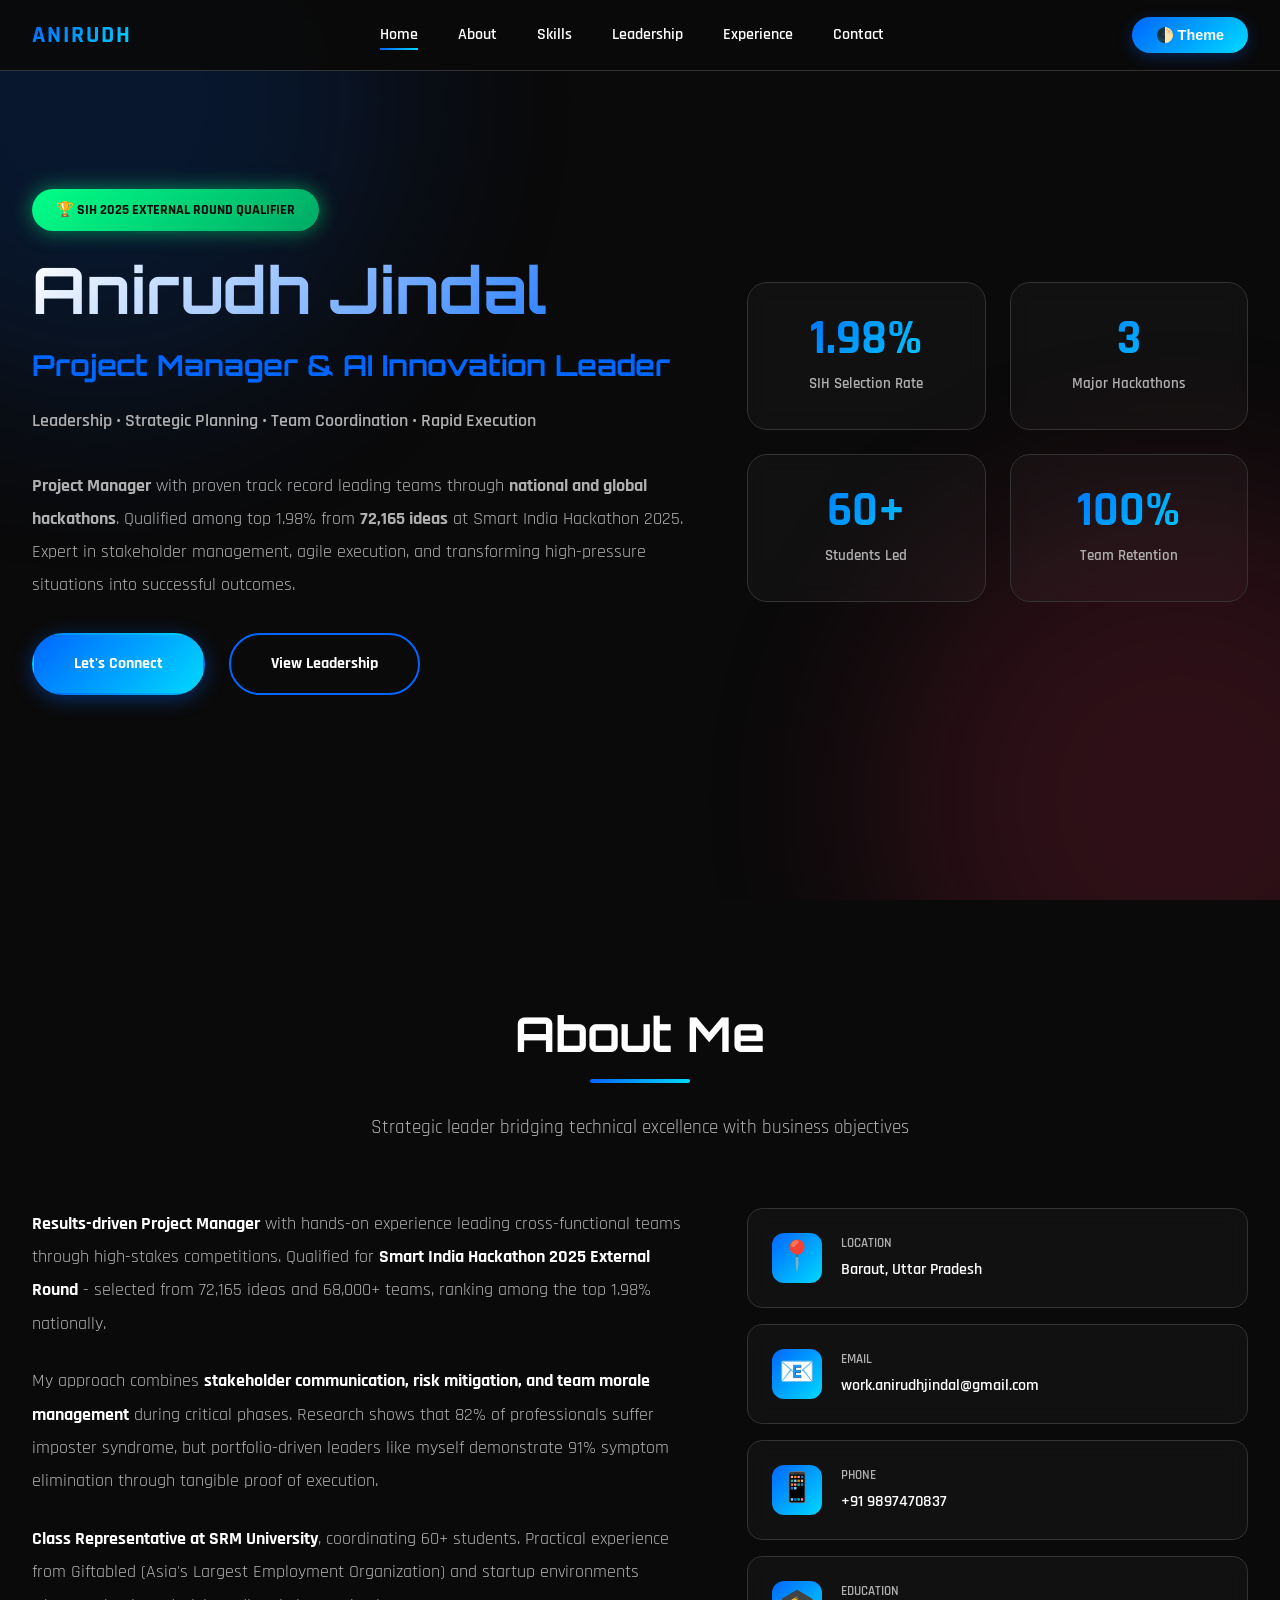
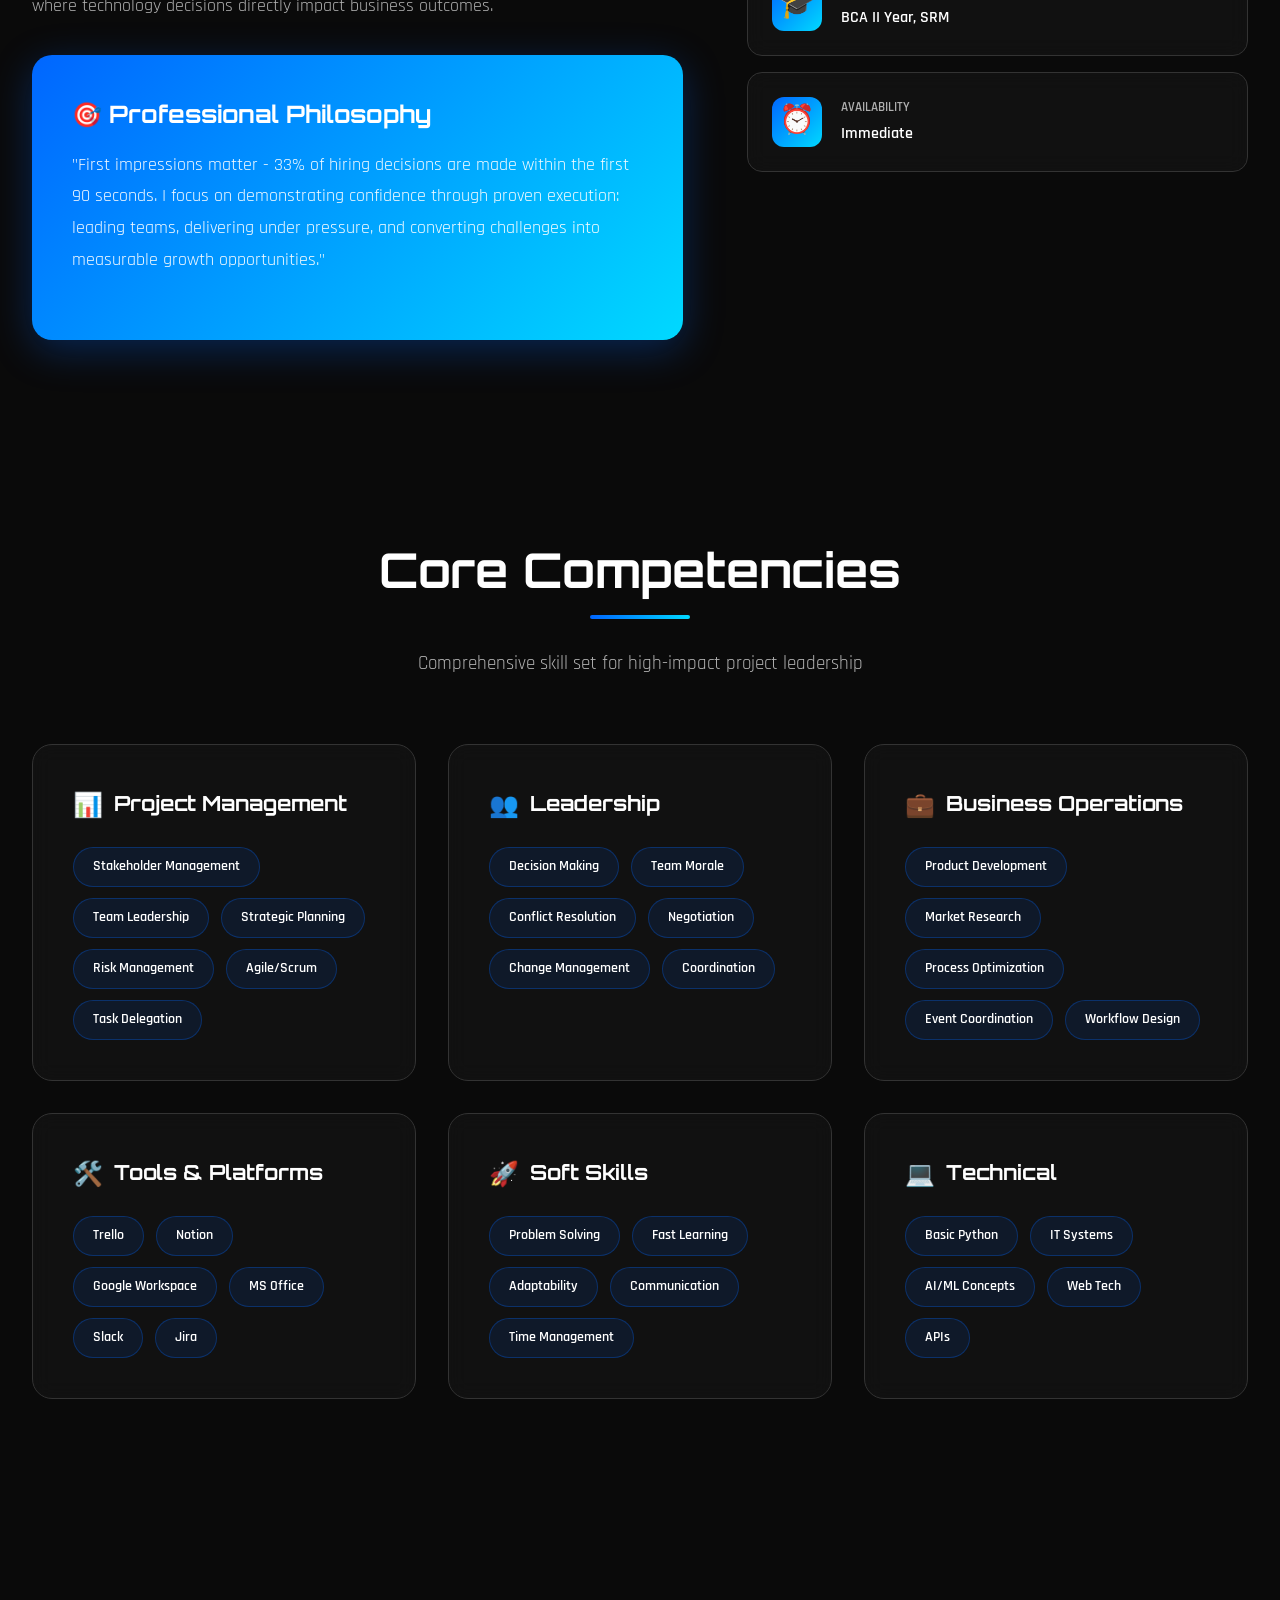
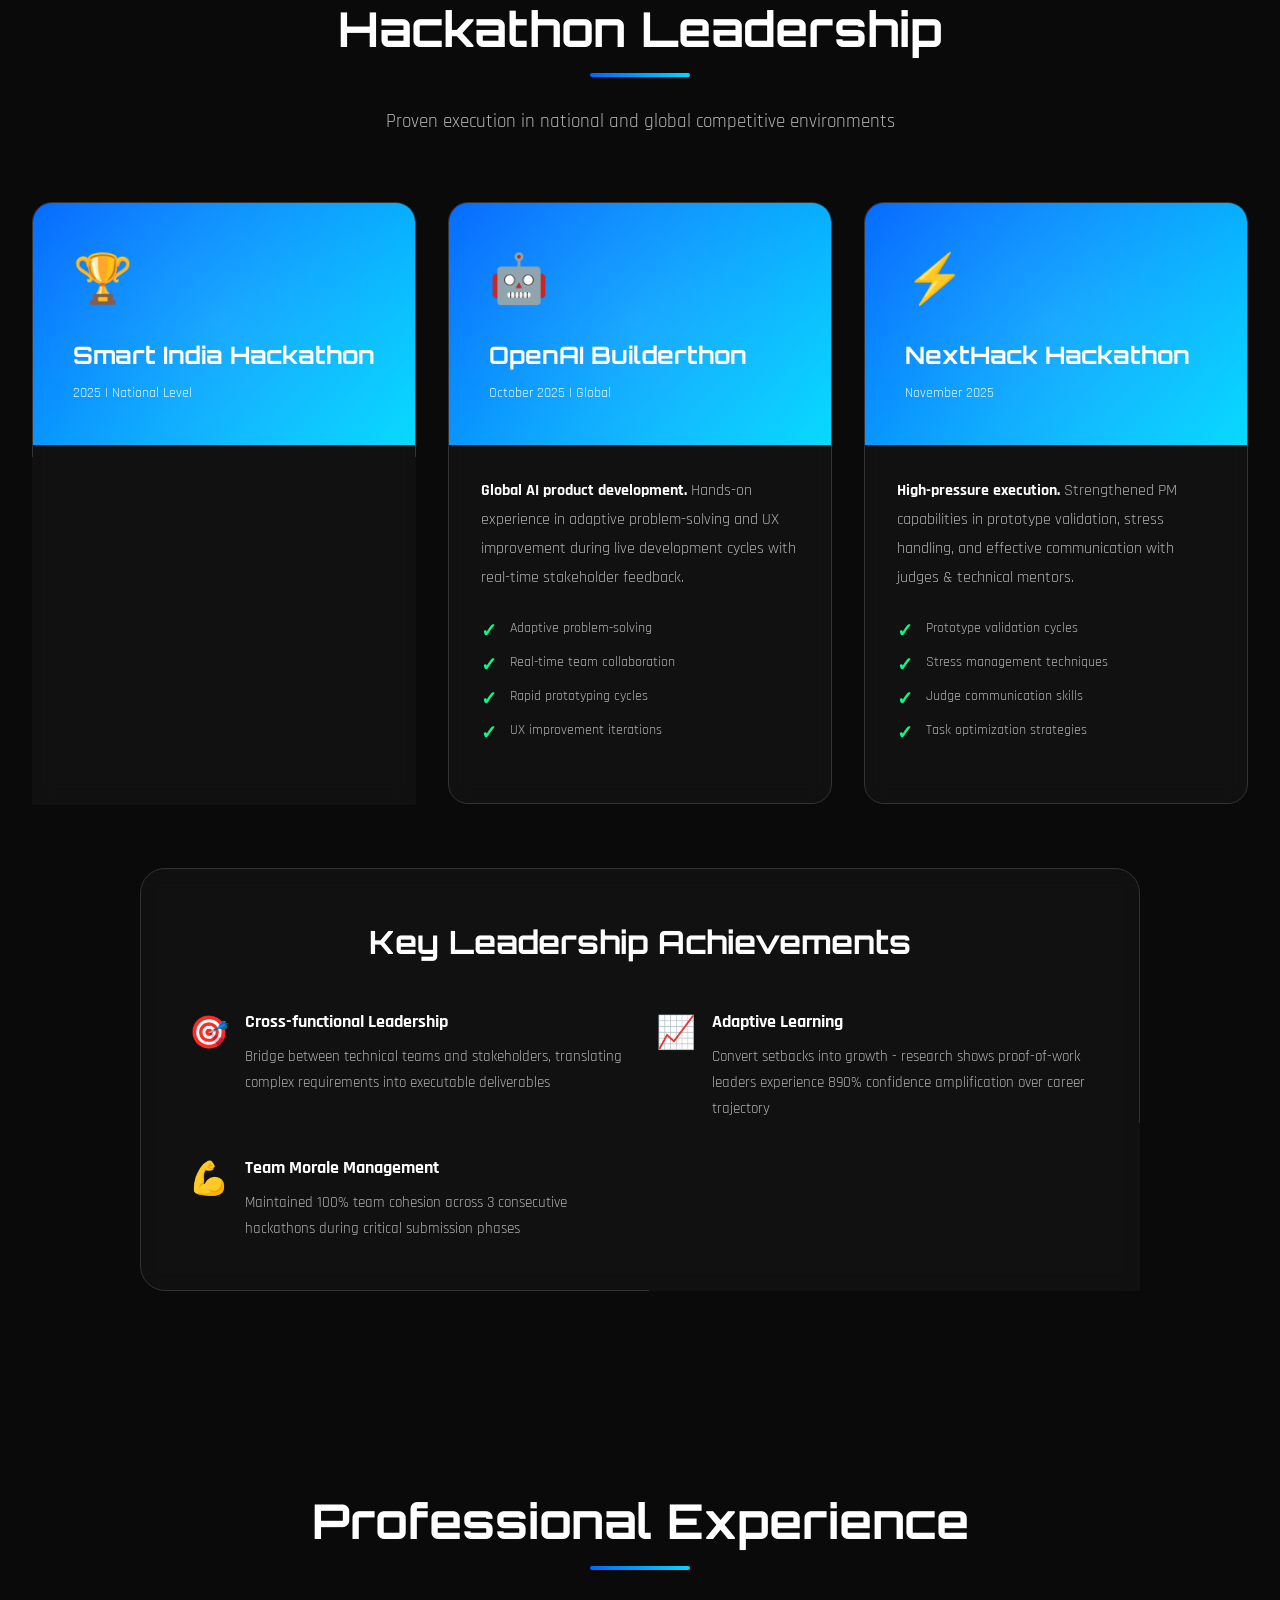
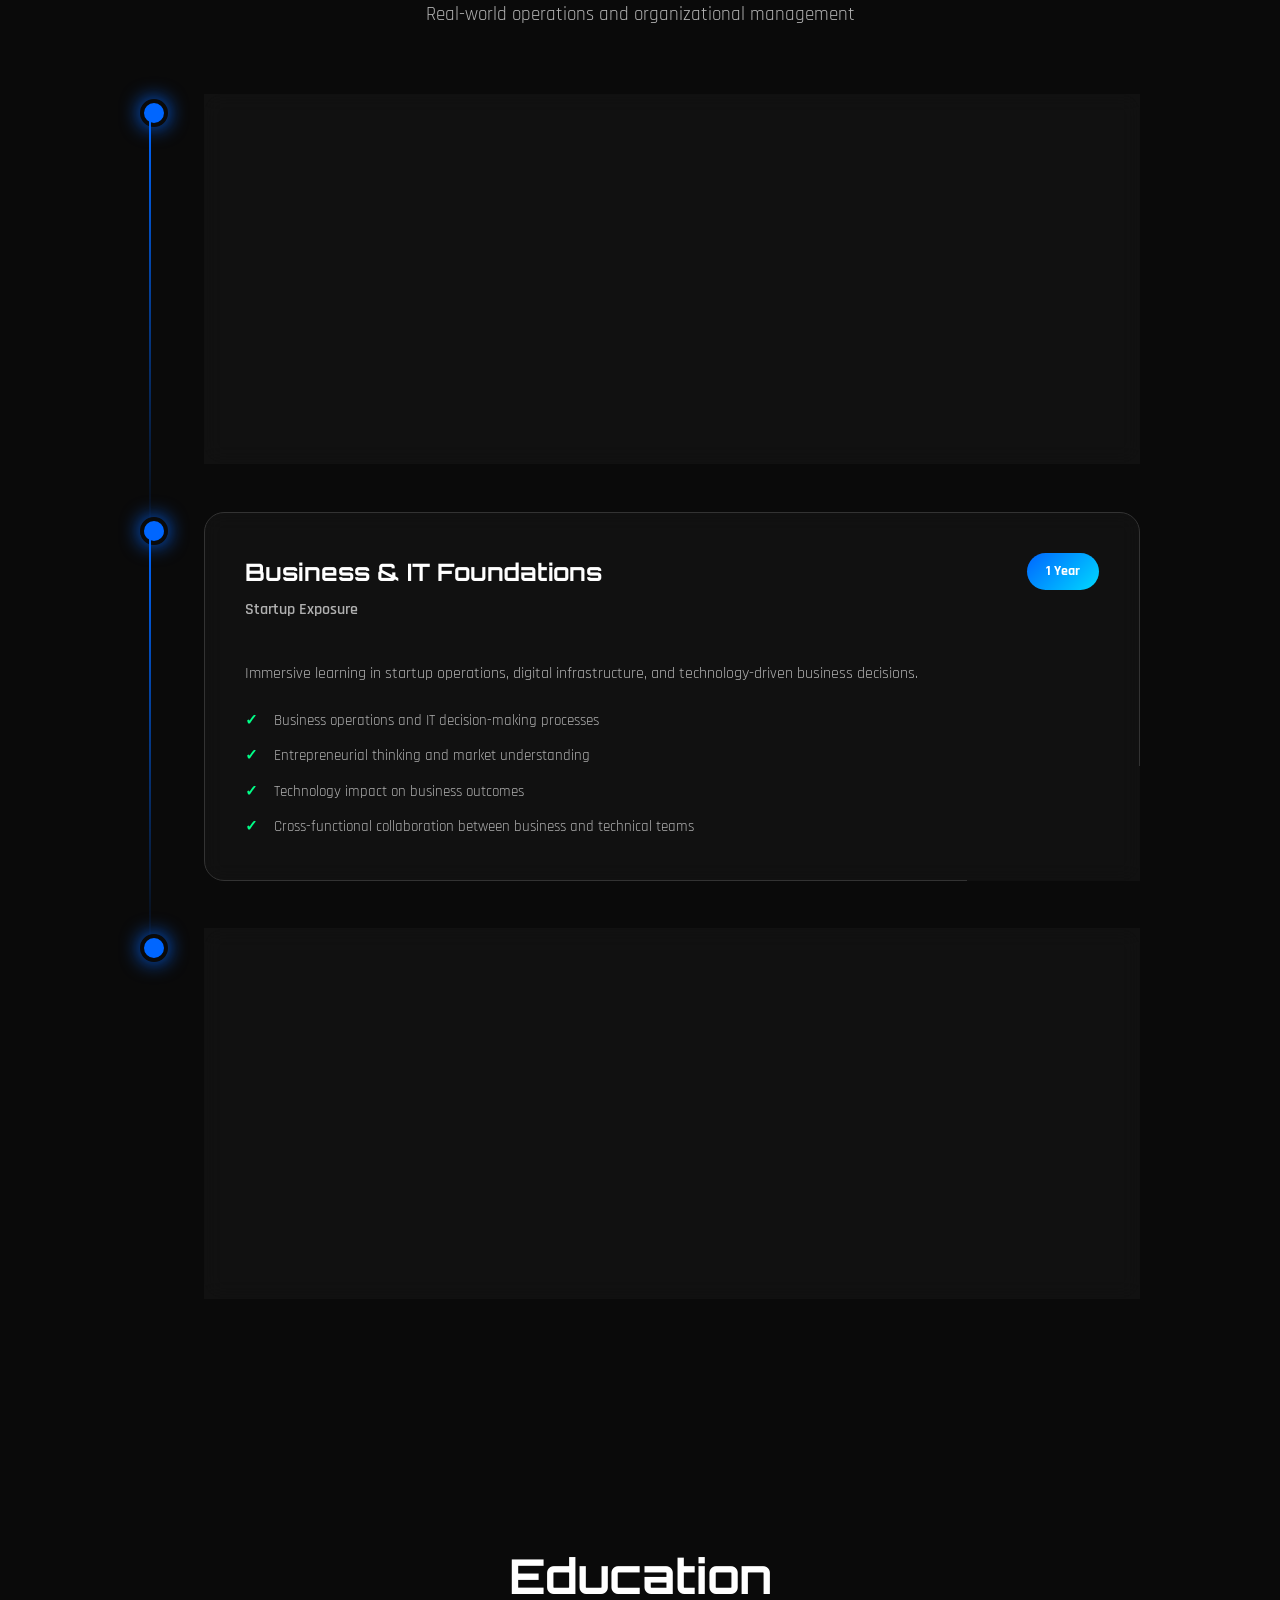
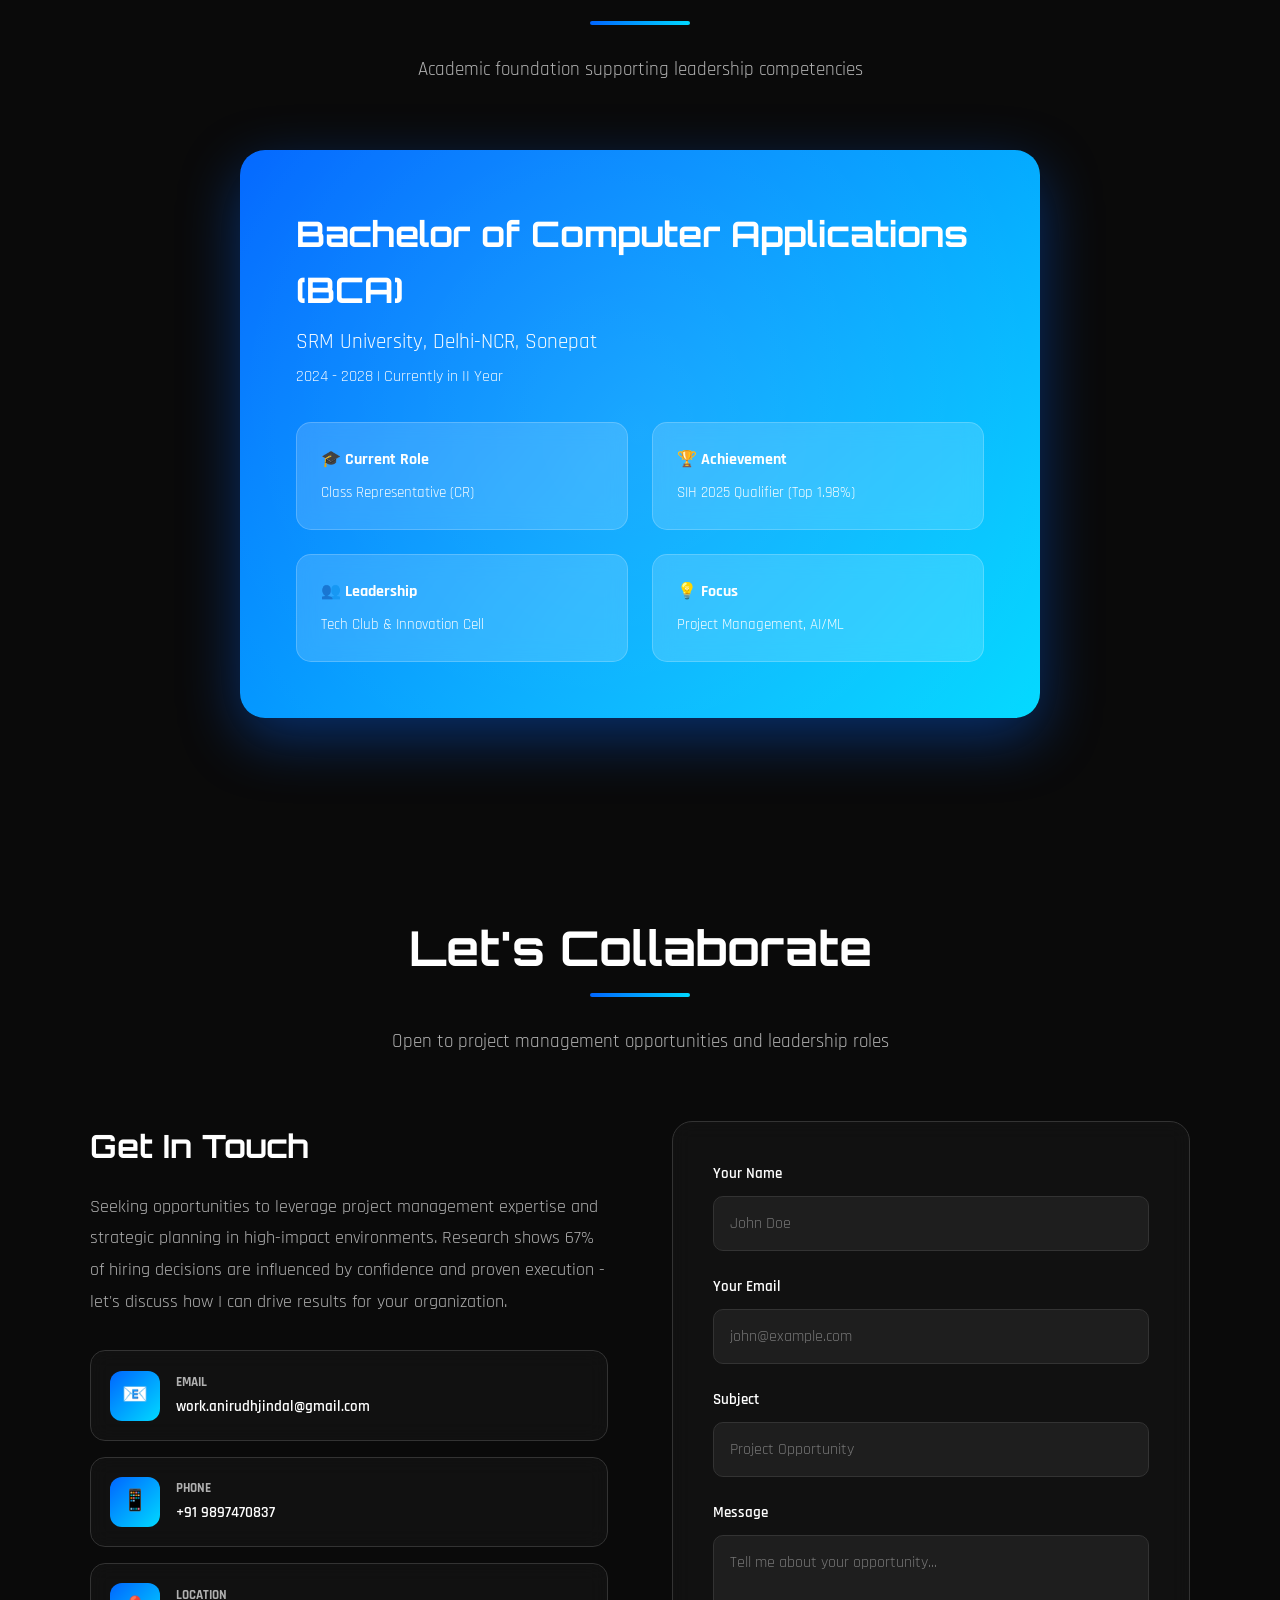
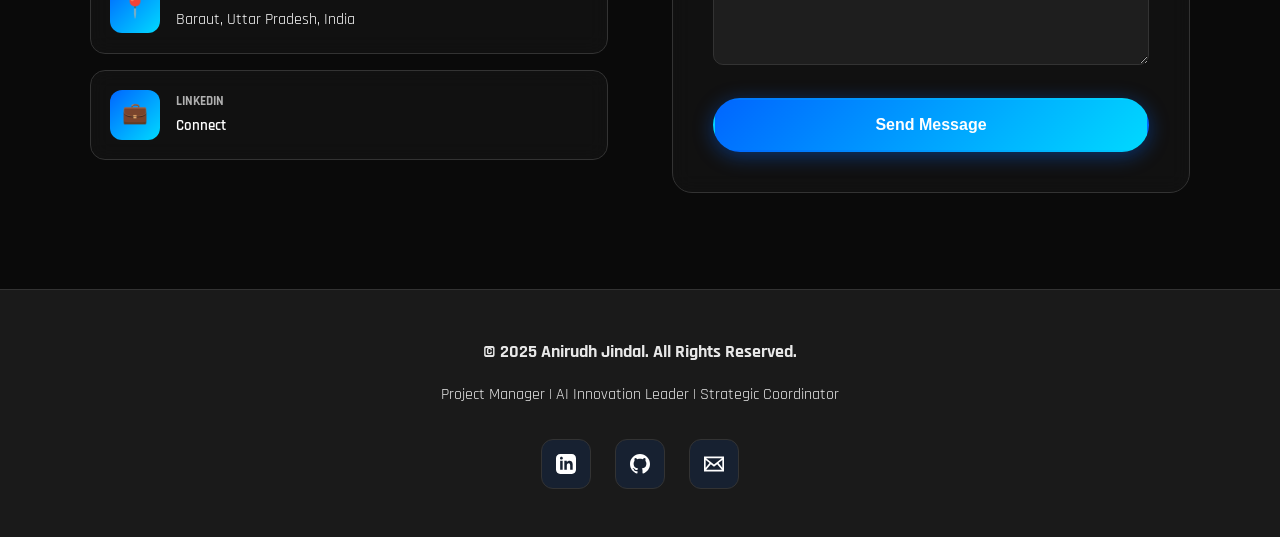
==== commit 0403caaf: "Add files via upload" ====
--- a/index.html
+++ b/index.html
@@ -1,1604 +1,1706 @@
-<!DOCTYPE html>
-<html lang="en">
-<head>
-  <meta charset="UTF-8">
-  <meta name="viewport" content="width=device-width, initial-scale=1.0">
-  <title>Anirudh Jindal - Elite Portfolio</title>
-  <style>
-    @import url('https://fonts.googleapis.com/css2?family=Orbitron:wght@400;700;900&family=Rajdhani:wght@300;400;600;700&display=swap');
-
-    * {
-      margin: 0;
-      padding: 0;
-      box-sizing: border-box;
-    }
-
-    :root {
-      --primary: #ff0000;
-      --secondary: #00ffff;
-      --accent: #ff6600;
-      --dark: #0a0a0a;
-      --mid: #1a1a2e;
-      --light: #ffffff;
-    }
-
-    html {
-      scroll-behavior: smooth;
-    }
-
-    body {
-      font-family: 'Rajdhani', sans-serif;
-      background: #000;
-      color: var(--light);
-      overflow-x: hidden;
-      position: relative;
-    }
-
-    /* ANIMATED BACKGROUND PARTICLES */
-    .bg-particles {
-      position: fixed;
-      top: 0;
-      left: 0;
-      width: 100%;
-      height: 100%;
-      z-index: -1;
-      background: radial-gradient(circle at 20% 50%, rgba(255, 0, 0, 0.08), transparent 50%),
-                  radial-gradient(circle at 80% 50%, rgba(0, 255, 255, 0.08), transparent 50%),
-                  radial-gradient(circle at 50% 80%, rgba(255, 102, 0, 0.05), transparent 50%);
-      animation: bgShift 20s ease infinite;
-    }
-
-    @keyframes bgShift {
-      0%, 100% { transform: scale(1) rotate(0deg); }
-      50% { transform: scale(1.1) rotate(2deg); }
-    }
-
-    .particle {
-      position: absolute;
-      width: 2px;
-      height: 2px;
-      background: var(--secondary);
-      border-radius: 50%;
-      box-shadow: 0 0 10px var(--secondary);
-      animation: float 15s infinite ease-in-out;
-    }
-
-    @keyframes float {
-      0%, 100% { transform: translateY(0) translateX(0); }
-      50% { transform: translateY(-100vh) translateX(50px); }
-    }
-
-    /* LOADER WITH DRIFTING WHEEL */
-    #loader {
-      position: fixed;
-      inset: 0;
-      background: radial-gradient(circle at center, #1a1a2e, #000);
-      display: flex;
-      justify-content: center;
-      align-items: center;
-      z-index: 10000;
-      transition: opacity 1s cubic-bezier(0.4, 0, 0.2, 1);
-    }
-
-    .wheel-container {
-      position: relative;
-      width: min(300px, 60vw);
-      height: min(300px, 60vw);
-      animation: drift 6s cubic-bezier(0.4, 0, 0.2, 1) forwards;
-      filter: drop-shadow(0 0 40px rgba(255, 0, 0, 0.8));
-    }
-
-    @keyframes drift {
-      0% {
-        transform: translateX(-150vw) rotate(-720deg);
-        filter: blur(5px);
-      }
-      40% {
-        transform: translateX(5vw) rotate(360deg);
-        filter: blur(0);
-      }
-      60% {
-        transform: translateX(-5vw) rotate(720deg);
-        filter: blur(0);
-      }
-      100% {
-        transform: translateX(150vw) rotate(1440deg);
-        filter: blur(8px);
-        opacity: 0;
-      }
-    }
-
-    .wheel {
-      position: absolute;
-      inset: 0;
-      border: min(18px, 3vw) solid transparent;
-      border-top-color: var(--primary);
-      border-right-color: var(--accent);
-      border-bottom-color: var(--secondary);
-      border-left-color: var(--primary);
-      border-radius: 50%;
-      animation: spin 0.6s linear infinite;
-      box-shadow: 0 0 60px rgba(255, 0, 0, 0.9),
-                  inset 0 0 40px rgba(0, 255, 255, 0.6);
-    }
-
-    .wheel::before,
-    .wheel::after {
-      content: '';
-      position: absolute;
-      inset: 15%;
-      border-radius: 50%;
-      border: 3px dashed rgba(255, 255, 255, 0.3);
-    }
-
-    .wheel::after {
-      inset: 35%;
-      border-style: solid;
-      border-color: var(--secondary);
-      animation: spin 1.5s linear infinite reverse;
-    }
-
-    @keyframes spin {
-      to { transform: rotate(360deg); }
-    }
-
-    .profile-pic {
-      position: absolute;
-      width: 55%;
-      height: 55%;
-      border-radius: 50%;
-      top: 50%;
-      left: 50%;
-      transform: translate(-50%, -50%);
-      z-index: 2;
-      border: 5px solid var(--light);
-      box-shadow: 0 0 40px rgba(255, 255, 255, 0.8),
-                  inset 0 0 20px rgba(0, 0, 0, 0.5);
-      object-fit: cover;
-    }
-
-    .loader-text {
-      position: absolute;
-      bottom: -60px;
-      left: 50%transform: translateX(-50%);
-      font-family: 'Orbitron', sans-serif;
-      font-size: clamp(0.8rem, 2vw, 1.2rem);
-      letter-spacing: 0.3em;
-      color: var(--secondary);
-      text-transform: uppercase;
-      white-space: nowrap;
-      animation: pulse 1.5s ease-in-out infinite;
-    }
-
-    @keyframes pulse {
-      0%, 100% { opacity: 0.5; }
-      50% { opacity: 1; }
-    }
-
-    /* ROAD ANIMATION */
-    .road {
-      position: fixed;
-      bottom: 0;
-      left: 0;
-      width: 100%;
-      height: 120px;
-      background: linear-gradient(to bottom, transparent, rgba(17, 17, 17, 0.8) 40%, #111 80%);
-      z-index: 0;
-      overflow: hidden;
-      pointer-events: none;
-    }
-
-    .lane {
-      position: absolute;
-      width: 200%;
-      height: 8px;
-      top: 50%;
-      transform: translateY(-50%);
-      background: repeating-linear-gradient(
-        to right,
-        #ffff00 0,
-        #ffff00 80px,
-        transparent 80px,
-        transparent 160px
-      );
-      animation: moveRoad 3s linear infinite;
-    }
-
-    .lane:nth-child(2) {
-      top: 70%;
-      opacity: 0.6;
-      height: 6px;
-    }
-
-    @keyframes moveRoad {
-      0% { transform: translateX(0) translateY(-50%); }
-      100% { transform: translateX(-50%) translateY(-50%); }
-    }
-
-    /* HEADER NAVIGATION */
-    header {
-      position: fixed;
-      top: 0;
-      left: 0;
-      right: 0;
-      background: rgba(10, 10, 10, 0.85);
-      backdrop-filter: blur(20px) saturate(180%);
-      padding: 1rem 2rem;
-      z-index: 1000;
-      border-bottom: 2px solid transparent;
-      border-image: linear-gradient(90deg, var(--primary), var(--accent), var(--secondary)) 1;
-      box-shadow: 0 10px 40px rgba(0, 0, 0, 0.5);
-      transition: all 0.3s ease;
-    }
-
-    header.scrolled {
-      padding: 0.7rem 2rem;
-      background: rgba(10, 10, 10, 0.95);
-    }
-
-    .nav-container {
-      max-width: 1400px;
-      margin: 0 auto;
-      display: flex;
-      justify-content: space-between;
-      align-items: center;
-      flex-wrap: wrap;
-      gap: 1rem;
-    }
-
-    .logo {
-      font-family: 'Orbitron', sans-serif;
-      font-size: clamp(1.2rem, 3vw, 1.8rem);
-      font-weight: 900;
-      background: linear-gradient(135deg, var(--primary), var(--accent), var(--secondary));
-      -webkit-background-clip: text;
-      -webkit-text-fill-color: transparent;
-      background-clip: text;
-      letter-spacing: 0.2em;
-      position: relative;
-      cursor: pointer;
-      transition: all 0.4s ease;
-    }
-
-    .logo:hover {
-      transform: scale(1.05);
-      filter: drop-shadow(0 0 20px rgba(255, 0, 0, 0.8));
-    }
-
-    nav {
-      display: flex;
-      gap: 0.8rem;
-      flex-wrap: wrap;
-    }
-
-    .nav-button {
-      padding: 0.8rem 1.5rem;
-      background: linear-gradient(135deg, rgba(26, 26, 46, 0.8), rgba(15, 15, 25, 0.8));
-      color: var(--light);
-      border: 2px solid transparent;
-      border-radius: 50px;
-      cursor: pointer;
-      font-size: clamp(0.8rem, 1.5vw, 0.95rem);
-      font-weight: 600;
-      text-transform: uppercase;
-      letter-spacing: 0.15em;
-      position: relative;
-      overflow: hidden;
-      transition: all 0.4s cubic-bezier(0.4, 0, 0.2, 1);
-      font-family: 'Rajdhani', sans-serif;
-    }
-
-    .nav-button::before {
-      content: '⚙️';
-      position: absolute;
-      left: -40px;
-      top: 50%;
-      transform: translateY(-50%);
-      font-size: 1.2em;
-      transition: all 0.4s cubic-bezier(0.4, 0, 0.2, 1);
-    }
-
-    .nav-button::after {
-      content: '';
-      position: absolute;
-      inset: 0;
-      background: linear-gradient(135deg, var(--primary), var(--accent));
-      opacity: 0;
-      transition: opacity 0.4s ease;
-      z-index: -1;
-    }
-
-    .nav-button:hover::before,
-    .nav-button.active::before {
-      left: 12px;
-    }
-
-    .nav-button:hover::after,
-    .nav-button.active::after {
-      opacity: 1;
-    }
-
-    .nav-button:hover,
-    .nav-button.active {
-      border-color: var(--secondary);
-      color: #000;
-      transform: translateY(-3px) scale(1.05);
-      box-shadow: 0 10px 40px rgba(255, 0, 0, 0.6),
-                  0 0 30px rgba(0, 255, 255, 0.4);
-    }
-
-    /* BURGER MENU FOR MOBILE */
-    .burger {
-      display: none;
-      flex-direction: column;
-      gap: 6px;
-      cursor: pointer;
-      z-index: 1001;
-    }
-
-    .burger span {
-      width: 30px;
-      height: 3px;
-      background: linear-gradient(90deg, var(--primary), var(--accent));
-      border-radius: 5px;
-      transition: all 0.3s ease;
-    }
-
-    @media (max-width: 768px) {
-      .burger {
-        display: flex;
-      }
-
-      nav {
-        position: fixed;
-        top: 80px;
-        left: 0;
-        right: 0;
-        background: rgba(10, 10, 10, 0.98);
-        backdrop-filter: blur(20px);
-        flex-direction: column;
-        padding: 2rem;
-        transform: translateY(-120%);
-        transition: transform 0.4s cubic-bezier(0.4, 0, 0.2, 1);
-        border-bottom: 2px solid var(--primary);
-      }
-
-      nav.active {
-        transform: translateY(0);
-      }
-
-      .burger.active span:nth-child(1) {
-        transform: rotate(45deg) translate(8px, 8px);
-      }
-
-      .burger.active span:nth-child(2) {
-        opacity: 0;
-      }
-
-      .burger.active span:nth-child(3) {
-        transform: rotate(-45deg) translate(8px, -8px);
-      }
-    }
-
-    /* SECTIONS */
-    section {
-      min-height: 100vh;
-      display: flex;
-      flex-direction: column;
-      justify-content: center;
-      align-items: center;
-      padding: 6rem 2rem;
-      position: relative;
-      overflow: hidden;
-    }
-
-    section::before {
-      content: '';
-      position: absolute;
-      left: 0;
-      top: 0;
-      width: 6px;
-      height: 100%;
-      background: linear-gradient(to bottom, var(--primary), var(--accent), var(--secondary));
-      opacity: 0.5;
-      box-shadow: 0 0 20px var(--primary);
-    }
-
-    /* HERO SECTION */
-    #home {
-      position: relative;
-      perspective: 1000px;
-    }
-
-    .hero-content {
-      text-align: center;
-      z-index: 2;
-      animation: fadeInUp 1s ease-out 0.5s both;
-    }
-
-    @keyframes fadeInUp {
-      from {
-        opacity: 0;
-        transform: translateY(40px);
-      }
-      to {
-        opacity: 1;
-        transform: translateY(0);
-      }
-    }
-
-    h1 {
-      font-family: 'Orbitron', sans-serif;
-      font-size: clamp(2.5rem, 8vw, 6rem);
-      font-weight: 900;
-      margin-bottom: 1rem;
-      text-transform: uppercase;
-      letter-spacing: 0.1em;
-      background: linear-gradient(135deg, var(--primary), var(--accent), var(--secondary), var(--primary));
-      background-size: 300% 300%;
-      -webkit-background-clip: text;
-      -webkit-text-fill-color: transparent;
-      background-clip: text;
-      animation: gradient 8s ease infinite, textGlow 3s ease-in-out infinite;
-      position: relative;
-      display: inline-block;
-    }
-
-    @keyframes gradient {
-      0%, 100% { background-position: 0% 50%; }
-      50% { background-position: 100% 50%; }
-    }
-
-    @keyframes textGlow {
-      0%, 100% {
-        filter: drop-shadow(0 0 20px rgba(255, 0, 0, 0.8))
-                drop-shadow(0 0 40px rgba(255, 102, 0, 0.6));
-      }
-      50% {
-        filter: drop-shadow(0 0 30px rgba(0, 255, 255, 0.8))
-                drop-shadow(0 0 60px rgba(255, 0, 0, 0.4));
-      }
-    }
-
-    .subtitle {
-      font-size: clamp(1.2rem, 3vw, 2rem);
-      font-weight: 600;
-      color: var(--accent);
-      margin-bottom: 1rem;
-      letter-spacing: 0.2em;
-      text-transform: uppercase;
-      animation: fadeInUp 1s ease-out 0.7s both;
-    }
-
-    .tagline {
-      font-size: clamp(0.9rem, 2vw, 1.2rem);
-      color: var(--secondary);
-      margin-bottom: 2.5rem;
-      letter-spacing: 0.15em;
-      animation: fadeInUp 1s ease-out 0.9s both;
-    }
-
-    .cta-buttons {
-      display: flex;
-      gap: 1.5rem;
-      flex-wrap: wrap;
-      justify-content: center;
-      animation: fadeInUp 1s ease-out 1.1s both;
-    }
-
-    .btn {
-      padding: 1rem 2.5rem;
-      border-radius: 50px;
-      font-size: clamp(0.9rem, 1.8vw, 1.1rem);
-      font-weight: 700;
-      text-transform: uppercase;
-      letter-spacing: 0.15em;
-      border: none;
-      cursor: pointer;
-      position: relative;
-      overflow: hidden;
-      transition: all 0.4s cubic-bezier(0.4, 0, 0.2, 1);
-      font-family: 'Rajdhani', sans-serif;
-    }
-
-    .btn-primary {
-      background: linear-gradient(135deg, var(--primary), var(--accent));
-      color: #000;
-      box-shadow: 0 10px 40px rgba(255, 0, 0, 0.6);
-    }
-
-    .btn-primary::before {
-      content: '';
-      position: absolute;
-      inset: 0;
-      background: linear-gradient(135deg, var(--accent), var(--secondary));
-      opacity: 0;
-      transition: opacity 0.4s ease;
-    }
-
-    .btn-primary:hover::before {
-      opacity: 1;
-    }
-
-    .btn-primary:hover {
-      transform: translateY(-5px) scale(1.05);
-      box-shadow: 0 20px 60px rgba(255, 0, 0, 0.8),
-                  0 0 40px rgba(0, 255, 255, 0.6);
-    }
-
-    .btn-secondary {
-      background: transparent;
-      border: 2px solid var(--secondary);
-      color: var(--secondary);
-    }
-
-    .btn-secondary::before {
-      content: '';
-      position: absolute;
-      inset: 0;
-      background: var(--secondary);
-      transform: scaleX(0);
-      transform-origin: left;
-      transition: transform 0.4s ease;
-      z-index: -1;
-    }
-
-    .btn-secondary:hover::before {
-      transform: scaleX(1);
-    }
-
-    .btn-secondary:hover {
-      color: #000;
-      transform: translateY(-5px) scale(1.05);
-      box-shadow: 0 10px 40px rgba(0, 255, 255, 0.6);
-    }
-
-    .btn span {
-      position: relative;
-      z-index: 1;
-    }
-
-    /* 3D PROFILE SHOWCASE */
-    .profile-showcase {
-      position: absolute;
-      right: 10%;
-      top: 50%;
-      transform: translateY(-50%);
-      width: min(350px, 40vw);
-      height: min(350px, 40vw);
-      animation: float3D 6s ease-in-out infinite;
-    }
-
-    @keyframes float3D {
-      0%, 100% {
-        transform: translateY(-50%) rotateY(0deg) translateZ(0);
-      }
-      50% {
-        transform: translateY(calc(-50% - 30px)) rotateY(10deg) translateZ(50px);
-      }
-    }
-
-    .profile-wheel-3d {
-      position: relative;
-      width: 100%;
-      height: 100%;
-      transform-style: preserve-3d;
-      animation: rotate3D 20s linear infinite;
-    }
-
-    @keyframes rotate3D {
-      to { transform: rotateY(360deg); }
-    }
-
-    .wheel-ring {
-      position: absolute;
-      inset: 0;
-      border-radius: 50%;
-      border: 8px solid transparent;
-      border-top-color: var(--primary);
-      border-right-color: var(--accent);
-      box-shadow: 0 0 60px rgba(255, 0, 0, 0.8),
-                  inset 0 0 40px rgba(0, 255, 255, 0.3);
-    }
-
-    .wheel-ring:nth-child(2) {
-      inset: 15%;
-      border-width: 6px;
-      border-top-color: var(--secondary);
-      border-left-color: var(--accent);
-      animation: spin 4s linear infinite reverse;
-    }
-
-    .wheel-ring:nth-child(3) {
-      inset: 30%;
-      border-width: 4px;
-      border-style: dashed;
-      border-color: rgba(255, 255, 255, 0.3);
-      animation: spin 8s linear infinite;
-    }
-
-    .profile-img-3d {
-      position: absolute;
-      inset: 20%;
-      border-radius: 50%;
-      overflow: hidden;
-      border: 4px solid var(--light);
-      box-shadow: 0 0 40px rgba(255, 255, 255, 0.8);
-    }
-
-    .profile-img-3d img {
-      width: 100%;
-      height: 100%;
-      object-fit: cover;
-    }
-
-    @media (max-width: 1024px) {
-      .profile-showcase {
-        position: static;
-        transform: none;
-        margin: 3rem auto 0;
-        animation: float 4s ease-in-out infinite;
-      }
-
-      @keyframes float {
-        0%, 100% { transform: translateY(0); }
-        50% { transform: translateY(-20px); }
-      }
-    }
-
-    /* SECTION TITLES */
-    .section-header {
-      text-align: center;
-      margin-bottom: 4rem;
-      animation: fadeInUp 0.8s ease-out;
-    }
-
-    h2 {
-      font-family: 'Orbitron', sans-serif;
-      font-size: clamp(2rem, 5vw, 3.5rem);
-      font-weight: 900;
-      text-transform: uppercase;
-      letter-spacing: 0.15em;
-      margin-bottom: 1rem;
-      background: linear-gradient(135deg, var(--primary), var(--accent));
-      -webkit-background-clip: text;
-      -webkit-text-fill-color: transparent;
-      background-clip: text;
-      position: relative;
-      display: inline-block;
-    }
-
-    h2::after {
-      content: '';
-      position: absolute;
-      bottom: -15px;
-      left: 50%;
-      transform: translateX(-50%);
-      width: 100px;
-      height: 4px;
-      background: linear-gradient(90deg, var(--primary), var(--accent), var(--secondary));
-      border-radius: 2px;
-      box-shadow: 0 0 20px var(--primary);
-    }
-
-    .section-subtitle {
-      font-size: clamp(0.9rem, 2vw, 1.1rem);
-      color: rgba(255, 255, 255, 0.7);
-      letter-spacing: 0.1em;
-      margin-top: 1.5rem;
-    }
-
-    /* ABOUT SECTION */
-    .about-content {
-      max-width: 1000px;
-      text-align: center;
-      line-height: 1.9;
-    }
-
-    .about-content p {
-      font-size: clamp(1.05rem, 2.2vw, 1.3rem);
-      margin-bottom: 1.8rem;
-      animation: fadeInUp 0.8s ease-out;
-      animation-fill-mode: both;
-      color: rgba(255, 255, 255, 0.9);
-    }
-
-    .about-content p:nth-child(1) { animation-delay: 0.2s; }
-    .about-content p:nth-child(2) { animation-delay: 0.4s; }
-
-    /* EXPERTISE GRID - 60% Management + 40% Technical */
-    .expertise-grid {
-      display: grid;
-      grid-template-columns: repeat(auto-fit, minmax(min(100%, 320px), 1fr));
-      gap: 2.5rem;
-      width: 100%;
-      max-width: 1400px;
-      padding: 0 1rem;
-    }
-
-    .expertise-card {
-      background: linear-gradient(135deg, rgba(26, 26, 46, 0.9), rgba(15, 15, 25, 0.9));
-      padding: 2.5rem;
-      border-radius: 25px;
-      border: 2px solid transparent;
-      position: relative;
-      overflow: hidden;
-      transition: all 0.5s cubic-bezier(0.4, 0, 0.2, 1);
-      cursor: pointer;
-      backdrop-filter: blur(10px);
-    }
-
-    .expertise-card::before {
-      content: '';
-      position: absolute;
-      inset: 0;
-      background: linear-gradient(135deg, var(--primary), var(--accent), var(--secondary));
-      opacity: 0;
-      transition: opacity 0.5s ease;
-      z-index: 0;
-    }
-
-    .expertise-card::after {
-      content: '';
-      position: absolute;
-      top: -50%;
-      left: -50%;
-      width: 200%;
-      height: 200%;
-      background: conic-gradient(
-        from 0deg,
-        transparent,
-        rgba(255, 0, 0, 0.3),
-        transparent 30%
-      );
-      animation: rotate 4s linear infinite;
-      opacity: 0;
-      transition: opacity 0.5s ease;
-    }
-
-    @keyframes rotate {
-      to { transform: rotate(360deg); }
-    }
-
-    .expertise-card:hover::before {
-      opacity: 0.1;
-    }
-
-    .expertise-card:hover::after {
-      opacity: 1;
-    }
-
-    .expertise-card:hover {
-      transform: translateY(-15px) scale(1.02);
-      border-color: var(--secondary);
-      box-shadow: 0 30px 80px rgba(255, 0, 0, 0.4),
-                  0 0 60px rgba(0, 255, 255, 0.3);
-    }
-
-    .expertise-card > * {
-      position: relative;
-      z-index: 1;
-    }
-
-    .expertise-number {
-      font-family: 'Orbitron', sans-serif;
-      font-size: 4rem;
-      font-weight: 900;
-      color: rgba(255, 0, 0, 0.1);
-      position: absolute;
-      top: -20px;
-      right: 20px;
-      z-index: 0;
-      transition: all 0.5s ease;
-    }
-
-    .expertise-card:hover .expertise-number {
-      color: rgba(255, 0, 0, 0.3);
-      transform: scale(1.2);
-    }
-
-    .expertise-card h3 {
-      font-family: 'Orbitron', sans-serif;
-      font-size: clamp(1.2rem, 2.5vw, 1.6rem);
-      margin-bottom: 1.5rem;
-      color: var(--secondary);
-      text-transform: uppercase;
-      letter-spacing: 0.1em;
-    }
-
-    .expertise-card ul {
-      list-style: none;
-    }
-
-    .expertise-card li {
-      padding: 0.7rem 0;
-      border-bottom: 1px solid rgba(255, 255, 255, 0.05);
-      font-size: clamp(0.95rem, 1.9vw, 1.1rem);
-      color: rgba(255, 255, 255, 0.85);
-      position: relative;
-      padding-left: 25px;
-      transition: all 0.3s ease;
-    }
-
-    .expertise-card li::before {
-      content: '▹';
-      position: absolute;
-      left: 0;
-      color: var(--accent);
-      font-size: 1.2em;
-      transition: transform 0.3s ease;
-    }
-
-    .expertise-card li:hover {
-      color: var(--secondary);
-      padding-left: 35px;
-    }
-
-    .expertise-card li:hover::before {
-      transform: translateX(5px);
-    }
-
-    /* HACKATHON SECTION */
-    .hackathon-card {
-      max-width: 900px;
-      background: linear-gradient(135deg, rgba(26, 26, 46, 0.9), rgba(15, 15, 25, 0.9));
-      padding: 3rem;
-      border-radius: 30px;
-      border: 3px solid transparent;
-      position: relative;
-      overflow: hidden;
-      transition: all 0.6s cubic-bezier(0.4, 0, 0.2, 1);
-      cursor: pointer;
-      backdrop-filter: blur(15px);
-    }
-
-    .hackathon-card::before {
-      content: '';
-      position: absolute;
-      inset: 0;
-      background: linear-gradient(135deg, var(--primary), var(--accent), var(--secondary));
-      opacity: 0;
-      transition: opacity 0.6s ease;
-      z-index: 0;
-    }
-
-    .hackathon-card:hover::before {
-      opacity: 0.15;
-    }
-
-    .hackathon-card:hover {
-      transform: translateY(-20px) scale(1.03);
-      border-color: var(--accent);
-      box-shadow: 0 40px 100px rgba(255, 0, 0, 0.5),
-                  0 0 80px rgba(0, 255, 255, 0.4);
-    }
-
-    .hackathon-card > * {
-      position: relative;
-      z-index: 1;
-    }
-
-    .hackathon-badge {
-      display: inline-block;
-      background: linear-gradient(135deg, var(--primary), var(--accent));
-      color: #000;
-      padding: 0.6rem 1.5rem;
-      border-radius: 25px;
-      font-weight: 700;
-      font-size: 0.9rem;
-      letter-spacing: 0.15em;
-      margin-bottom: 1.5rem;
-      text-transform: uppercase;
-    }
-
-    .hackathon-card h3 {
-      font-family: 'Orbitron', sans-serif;
-      font-size: clamp(1.5rem, 3.5vw, 2.2rem);
-      margin-bottom: 1rem;
-      color: var(--secondary);
-      text-transform: uppercase;
-      letter-spacing: 0.1em;
-    }
-
-    .hackathon-subtitle {
-      font-size: clamp(1rem, 2vw, 1.3rem);
-      color: var(--accent);
-      margin-bottom: 1.5rem;
-      font-weight: 600;
-    }
-
-    .hackathon-card p {
-      font-size: clamp(1rem, 2vw, 1.2rem);
-      line-height: 1.8;
-      color: rgba(255, 255, 255, 0.9);
-      margin-bottom: 1.5rem;
-    }
-
-    .hackathon-achievements {
-      list-style: none;
-      margin-top: 1.5rem;
-    }
-
-    .hackathon-achievements li {
-      padding: 0.8rem 0 0.8rem 30px;
-      border-bottom: 1px solid rgba(255, 255, 255, 0.05);
-      font-size: clamp(0.95rem, 1.9vw, 1.1rem);
-      color: rgba(255, 255, 255, 0.85);
-      position: relative;
-      transition: all 0.3s ease;
-    }
-
-    .hackathon-achievements li::before {
-      content: '🏆';
-      position: absolute;
-      left: 0;
-      font-size: 1.2em;
-      transition: transform 0.3s ease;
-    }
-
-    .hackathon-achievements li:hover {
-      color: var(--secondary);
-      padding-left: 40px;
-    }
-
-    .hackathon-achievements li:hover::before {
-      transform: translateX(5px) scale(1.2);
-    }
-
-    /* CONTACT SECTION */
-    .contact-content {
-      text-align: center;
-      max-width: 800px;
-    }
-
-    .contact-info {
-      font-size: clamp(1rem, 2.2vw, 1.3rem);
-      line-height: 2.5;
-      margin-top: 2rem;
-    }
-
-    .contact-info p {
-      margin: 1rem 0;
-      transition: all 0.3s ease;
-    }
-
-    .contact-info p:hover {
-      transform: translateX(10px);
-    }
-
-    .contact-info a {
-      color: var(--secondary);
-      text-decoration: none;
-      position: relative;
-      transition: all 0.3s ease;
-    }
-
-    .contact-info a::after {
-      content: '';
-      position: absolute;
-      bottom: -5px;
-      left: 0;
-      width: 0;
-      height: 2px;
-      background: linear-gradient(90deg, var(--primary), var(--secondary));
-      transition: width 0.3s ease;
-    }
-
-    .contact-info a:hover {
-      color: var(--primary);
-      text-shadow: 0 0 20px rgba(255, 0, 0, 0.8);
-    }
-
-    .contact-info a:hover::after {
-      width: 100%;
-    }
-
-    .social-links {
-      display: flex;
-      justify-content: center;
-      gap: 2rem;
-      margin-top: 3rem;
-      flex-wrap: wrap;
-    }
-
-    .social-icon {
-      width: 60px;
-      height: 60px;
-      border-radius: 50%;
-      background: linear-gradient(135deg, rgba(26, 26, 46, 0.9), rgba(15, 15, 25, 0.9));
-      border: 2px solid var(--primary);
-      display: flex;
-      align-items: center;
-      justify-content: center;
-      font-size: 1.8rem;
-      transition: all 0.4s cubic-bezier(0.4, 0, 0.2, 1);
-      cursor: pointer;
-      position: relative;
-      overflow: hidden;
-    }
-
-    .social-icon::before {
-      content: '';
-      position: absolute;
-      inset: 0;
-      background: linear-gradient(135deg, var(--primary), var(--accent));
-      transform: scale(0);
-      transition: transform 0.4s ease;
-      border-radius: 50%;
-      z-index: 0;
-    }
-
-    .social-icon:hover::before {
-      transform: scale(1);
-    }
-
-    .social-icon:hover {
-      transform: translateY(-10px) rotate(360deg);
-      box-shadow: 0 15px 40px rgba(255, 0, 0, 0.6);
-      border-color: var(--secondary);
-    }
-
-    .social-icon span {
-      position: relative;
-      z-index: 1;
-    }
-
-    /* SCROLL INDICATOR */
-    .scroll-indicator {
-      position: fixed;
-      top: 0;
-      left: 0;
-      height: 5px;
-      background: linear-gradient(90deg, var(--primary), var(--accent), var(--secondary));
-      z-index: 9999;
-      transform-origin: left;
-      box-shadow: 0 0 20px var(--primary);
-    }
-
-    /* FLOATING ACTION BUTTON */
-    .fab {
-      position: fixed;
-      bottom: 40px;
-      right: 40px;
-      width: 60px;
-      height: 60px;
-      border-radius: 50%;
-      background: linear-gradient(135deg, var(--primary), var(--accent));
-      border: 2px solid var(--secondary);
-      display: flex;
-      align-items: center;
-      justify-content: center;
-      font-size: 1.8rem;
-      color: #000;
-      cursor: pointer;
-      z-index: 999;
-      box-shadow: 0 10px 40px rgba(255, 0, 0, 0.6);
-      transition: all 0.4s cubic-bezier(0.4, 0, 0.2, 1);
-      opacity: 0;
-      transform: scale(0);
-    }
-
-    .fab.visible {
-      opacity: 1;
-      transform: scale(1);
-    }
-
-    .fab:hover {
-      transform: scale(1.15) rotate(360deg);
-      box-shadow: 0 15px 60px rgba(255, 0, 0, 0.8),
-                  0 0 40px rgba(0, 255, 255, 0.6);
-    }
-
-    /* RESPONSIVE */
-    @media (max-width: 768px) {
-      section {
-        padding: 4rem 1.5rem;
-      }
-
-      .expertise-grid {
-        gap: 1.5rem;
-      }
-
-      .expertise-card,
-      .hackathon-card {
-        padding: 1.8rem;
-      }
-
-      .fab {
-        bottom: 20px;
-        right: 20px;
-        width: 50px;
-        height: 50px;
-        font-size: 1.4rem;
-      }
-    }
-
-    @media (max-width: 480px) {
-      header {
-        padding: 1rem;
-      }
-
-      .cta-buttons {
-        flex-direction: column;
-        width: 100%;
-      }
-
-      .btn {
-        width: 100%;
-      }
-    }
-  </style>
-</head>
-<body>
-  <!-- BACKGROUND PARTICLES -->
-  <div class="bg-particles" id="particles"></div>
-
-  <!-- LOADER -->
-  <div id="loader">
-    <div class="wheel-container">
-      <div class="wheel"></div>
-      <img src="Professional_PIC-Photoroom.jpg" alt="Anirudh Jindal" class="profile-pic">
-      <div class="loader-text">Initializing...</div>
-    </div>
-  </div>
-
-  <!-- ANIMATED ROAD -->
-  <div class="road">
-    <div class="lane"></div>
-    <div class="lane"></div>
-  </div>
-
-  <!-- SCROLL PROGRESS -->
-  <div class="scroll-indicator" id="scrollProgress"></div>
-
-  <!-- HEADER -->
-  <header id="header">
-    <div class="nav-container">
-      <div class="logo">ANIRUDH</div>
-      <div class="burger" id="burger">
-        <span></span>
-        <span></span>
-        <span></span>
-      </div>
-      <nav id="nav">
-        <button class="nav-button active" data-target="home">Home</button>
-        <button class="nav-button" data-target="about">About</button>
-        <button class="nav-button" data-target="expertise">Expertise</button>
-        <button class="nav-button" data-target="experience">Experience</button>
-        <button class="nav-button" data-target="contact">Contact</button>
-      </nav>
-    </div>
-  </header>
-
-  <!-- MAIN CONTENT -->
-  <main>
-    <!-- HOME SECTION -->
-    <section id="home">
-      <div class="hero-content">
-        <h1>ANIRUDH JINDAL</h1>
-        <div class="subtitle">Project Manager & Technical Leader</div>
-        <div class="tagline">Leadership | Strategy | Innovation | Technical Excellence</div>
-        <div class="cta-buttons">
-          <button class="btn btn-primary"><span>View Experience</span></button>
-          <button class="btn btn-secondary"><span>Contact Me</span></button>
-        </div>
-      </div>
-      <div class="profile-showcase">
-        <div class="profile-wheel-3d">
-          <div class="wheel-ring"></div>
-          <div class="wheel-ring"></div>
-          <div class="wheel-ring"></div>
-          <div class="profile-img-3d">
-            <img src="Professional_PIC-Photoroom.jpg" alt="Anirudh Jindal">
-          </div>
-        </div>
-      </div>
-    </section>
-
-    <!-- ABOUT SECTION -->
-    <section id="about">
-      <div class="section-header">
-        <h2>Professional Vision</h2>
-        <div class="section-subtitle">Driving Excellence Through Leadership</div>
-      </div>
-      <div class="about-content">
-        <p>Results-driven Project Manager and Technical Leader with a unique blend of strategic planning expertise and hands-on technical proficiency. Proven track record in leading cross-functional teams, driving digital transformation initiatives, and delivering complex projects on time and within budget.</p>
-        <p>Expert in translating business objectives into actionable roadmaps while leveraging AI, automation, and data-driven decision-making. Passionate about building high-performance teams and creating innovative solutions that drive organizational growth and operational excellence.</p>
-      </div>
-    </section>
-
-    <!-- EXPERTISE SECTION - 60% Management + 40% Technical -->
-    <section id="expertise">
-      <div class="section-header">
-        <h2>Core Competencies</h2>
-        <div class="section-subtitle">Excellence Engineered</div>
-      </div>
-      <div class="expertise-grid">
-        <!-- MANAGEMENT SKILLS (60%) -->
-        <div class="expertise-card">
-          <div class="expertise-number">01</div>
-          <h3>👥 Leadership & Strategy</h3>
-          <ul>
-            <li>Team Leadership & Development</li>
-            <li>Strategic Planning & Execution</li>
-            <li>Stakeholder Management</li>
-            <li>Executive Communication</li>
-            <li>Change Management</li>
-            <li>Resource Optimization</li>
-          </ul>
-        </div>
-
-        <div class="expertise-card">
-          <div class="expertise-number">02</div>
-          <h3>📊 Project Management</h3>
-          <ul>
-            <li>Agile & Scrum Methodologies</li>
-            <li>Sprint Planning & Execution</li>
-            <li>Risk Management</li>
-            <li>Budget Planning & Control</li>
-            <li>Timeline Optimization</li>
-            <li>PMO Best Practices</li>
-          </ul>
-        </div>
-
-        <div class="expertise-card">
-          <div class="expertise-number">03</div>
-          <h3>🎯 Business Strategy</h3>
-          <ul>
-            <li>Product Development</li>
-            <li>Process Optimization</li>
-            <li>Performance Metrics & KPIs</li>
-            <li>Vendor Management</li>
-            <li>Digital Transformation</li>
-            <li>Innovation Management</li>
-          </ul>
-        </div>
-
-        <!-- TECHNICAL SKILLS (40%) -->
-        <div class="expertise-card">
-          <div class="expertise-number">04</div>
-          <h3>🤖 AI & Automation</h3>
-          <ul>
-            <li>Python Development</li>
-            <li>Machine Learning</li>
-            <li>Data Analytics</li>
-            <li>Process Automation</li>
-            <li>API Integration</li>
-            <li>Cloud Platforms</li>
-          </ul>
-        </div>
-
-        <div class="expertise-card">
-          <div class="expertise-number">05</div>
-          <h3>🛠️ Technical Tools</h3>
-          <ul>
-            <li>Jira & Confluence</li>
-            <li>Git/GitHub</li>
-            <li>VS Code & PyCharm</li>
-            <li>Docker & Kubernetes</li>
-            <li>Slack & MS Teams</li>
-            <li>Notion & Asana</li>
-          </ul>
-        </div>
-
-        <div class="expertise-card">
-          <div class="expertise-number">06</div>
-          <h3>💻 Development & Architecture</h3>
-          <ul>
-            <li>Web Technologies</li>
-            <li>Database Management</li>
-            <li>REST APIs & Microservices</li>
-            <li>System Architecture</li>
-            <li>Technical Documentation</li>
-            <li>Code Review & Quality</li>
-          </ul>
-        </div>
-      </div>
-    </section>
-
-    <!-- EXPERIENCE SECTION - HPE HACKATHON -->
-    <section id="experience">
-      <div class="section-header">
-        <h2>Professional Experience</h2>
-        <div class="section-subtitle">Innovation in Action</div>
-      </div>
-      
-      <div class="hackathon-card">
-        <div class="hackathon-badge">🏆 FEATURED ACHIEVEMENT</div>
-        <h3>HPE CodeWar Hackathon 2024</h3>
-        <p class="hackathon-subtitle">Technical Leadership & Project Management</p>
-        <p>
-          Led cross-functional team in competitive programming and innovation event, demonstrating exceptional project management and technical expertise. Orchestrated agile sprint methodology for rapid prototyping while managing stakeholder expectations and delivering under tight deadlines.
-        </p>
-        <ul class="hackathon-achievements">
-          <li>Led team coordination and task delegation using agile methodology</li>
-          <li>Developed predictive analytics solution with 85% accuracy using Python & ML</li>
-          <li>Managed sprint planning, daily standups, and retrospective sessions</li>
-          <li>Demonstrated expertise in data analysis, system architecture, and problem-solving</li>
-          <li>Coordinated with cross-functional stakeholders for seamless execution</li>
-          <li>Implemented rapid prototyping techniques reducing development time by 40%</li>
-        </ul>
-      </div>
-    </section>
-
-    <!-- CONTACT SECTION -->
-    <section id="contact">
-      <div class="section-header">
-        <h2>Get In Touch</h2>
-        <div class="section-subtitle">Let's Build Something Amazing</div>
-      </div>
-      <div class="contact-content">
-        <div class="contact-info">
-          <p>📧 <a href="mailto:work.anirudhjindal@gmail.com">work.anirudhjindal@gmail.com</a></p>
-          <p>📱 <a href="tel:+919897470837">+91 98974 70837</a></p>
-          <p>🔗 <a href="https://linkedin.com/in/anirudh-jindal" target="_blank">LinkedIn Profile</a></p>
-          <p>💻 <a href="https://github.com/AiRUDH" target="_blank">GitHub/AiRUDH</a></p>
-          <p>📍 Baraut, Uttar Pradesh, India</p>
-        </div>
-        <div class="social-links">
-          <div class="social-icon"><span>📧</span></div>
-          <div class="social-icon"><span>💼</span></div>
-          <div class="social-icon"><span>💻</span></div>
-          <div class="social-icon"><span>📱</span></div>
-        </div>
-      </div>
-    </section>
-  </main>
-
-  <!-- FLOATING ACTION BUTTON -->
-  <div class="fab" id="fab">↑</div>
-
-  <script>
-    // CREATE PARTICLES
-    const particlesContainer = document.getElementById('particles');
-    for (let i = 0; i < 30; i++) {
-      const particle = document.createElement('div');
-      particle.className = 'particle';
-      particle.style.left = Math.random() * 100 + '%';
-      particle.style.animationDelay = Math.random() * 15 + 's';
-      particle.style.animationDuration = (Math.random() * 10 + 10) + 's';
-      particlesContainer.appendChild(particle);
-    }
-
-    // CAR ENGINE STARTUP SOUND
-    function playEngineStartup() {
-      try {
-        const audioCtx = new (window.AudioContext || window.webkitAudioContext)();
-        const osc = audioCtx.createOscillator();
-        const gain = audioCtx.createGain();
-        
-        osc.connect(gain);
-        gain.connect(audioCtx.destination);
-        
-        // Engine startup: low rumble rising
-        osc.frequency.setValueAtTime(80, audioCtx.currentTime);
-        osc.frequency.exponentialRampToValueAtTime(180, audioCtx.currentTime + 1.5);
-        osc.type = 'sawtooth';
-        
-        gain.gain.setValueAtTime(0.4, audioCtx.currentTime);
-        gain.gain.exponentialRampToValueAtTime(0.01, audioCtx.currentTime + 1.8);
-        
-        osc.start(audioCtx.currentTime);
-        osc.stop(audioCtx.currentTime + 1.8);
-      } catch (e) {
-        console.log('Audio not supported');
-      }
-    }
-
-    // GEAR SHIFT SOUND
-    function playGearShift() {
-      try {
-        const audioCtx = new (window.AudioContext || window.webkitAudioContext)();
-        const osc = audioCtx.createOscillator();
-        const gain = audioCtx.createGain();
-        
-        osc.connect(gain);
-        gain.connect(audioCtx.destination);
-        
-        // Quick gear shift: metallic click
-        osc.frequency.setValueAtTime(150, audioCtx.currentTime);
-        osc.frequency.exponentialRampToValueAtTime(280, audioCtx.currentTime + 0.08);
-        osc.type = 'square';
-        
-        gain.gain.setValueAtTime(0.25, audioCtx.currentTime);
-        gain.gain.exponentialRampToValueAtTime(0.01, audioCtx.currentTime + 0.12);
-        
-        osc.start(audioCtx.currentTime);
-        osc.stop(audioCtx.currentTime + 0.12);
-      } catch (e) {}
-    }
-
-    // TURBO BOOST SOUND
-    function playTurboBoost() {
-      try {
-        const audioCtx = new (window.AudioContext || window.webkitAudioContext)();
-        const osc = audioCtx.createOscillator();
-        const gain = audioCtx.createGain();
-        
-        osc.connect(gain);
-        gain.connect(audioCtx.destination);
-        
-        // Turbo spool: rising whistle
-        osc.frequency.setValueAtTime(200, audioCtx.currentTime);
-        osc.frequency.exponentialRampToValueAtTime(800, audioCtx.currentTime + 0.4);
-        osc.type = 'sine';
-        
-        gain.gain.setValueAtTime(0.2, audioCtx.currentTime);
-        gain.gain.exponentialRampToValueAtTime(0.01, audioCtx.currentTime + 0.5);
-        
-        osc.start(audioCtx.currentTime);
-        osc.stop(audioCtx.currentTime + 0.5);
-      } catch (e) {}
-    }
-
-    // REV ENGINE SOUND
-    function playRevEngine() {
-      try {
-        const audioCtx = new (window.AudioContext || window.webkitAudioContext)();
-        const osc = audioCtx.createOscillator();
-        const gain = audioCtx.createGain();
-        
-        osc.connect(gain);
-        gain.connect(audioCtx.destination);
-        
-        // Engine rev: quick burst
-        osc.frequency.setValueAtTime(120, audioCtx.currentTime);
-        osc.frequency.exponentialRampToValueAtTime(300, audioCtx.currentTime + 0.15);
-        osc.frequency.exponentialRampToValueAtTime(150, audioCtx.currentTime + 0.3);
-        osc.type = 'sawtooth';
-        
-        gain.gain.setValueAtTime(0.3, audioCtx.currentTime);
-        gain.gain.exponentialRampToValueAtTime(0.01, audioCtx.currentTime + 0.35);
-        
-        osc.start(audioCtx.currentTime);
-        osc.stop(audioCtx.currentTime + 0.35);
-      } catch (e) {}
-    }
-
-    // LOADER WITH ENGINE STARTUP
-    window.addEventListener('load', () => {
-      playEngineStartup();
-      setTimeout(() => {
-        const loader = document.getElementById('loader');
-        loader.style.opacity = '0';
-        setTimeout(() => {
-          loader.style.display = 'none';
-        }, 1000);
-      }, 6000);
-    });
-
-    // NAVIGATION
-    const navButtons = document.querySelectorAll('.nav-button');
-    const burger = document.getElementById('burger');
-    const nav = document.getElementById('nav');
-
-    navButtons.forEach(button => {
-      button.addEventListener('click', (e) => {
-        playGearShift();
-        
-        navButtons.forEach(btn => btn.classList.remove('active'));
-        e.target.classList.add('active');
-        
-        const targetId = e.target.getAttribute('data-target');
-        const targetSection = document.getElementById(targetId);
-        if (targetSection) {
-          targetSection.scrollIntoView({ behavior: 'smooth' });
-        }
-
-        if (window.innerWidth <= 768) {
-          nav.classList.remove('active');
-          burger.classList.remove('active');
-        }
-      });
-    });
-
-    // BURGER MENU
-    burger.addEventListener('click', () => {
-      burger.classList.toggle('active');
-      nav.classList.toggle('active');
-      playGearShift();
-    });
-
-    // SCROLL PROGRESS
-    const scrollProgress = document.getElementById('scrollProgress');
-    window.addEventListener('scroll', () => {
-      const windowHeight = document.documentElement.scrollHeight - document.documentElement.clientHeight;
-      const scrolled = (window.scrollY / windowHeight) * 100;
-      scrollProgress.style.width = scrolled + '%';
-    });
-
-    // HEADER SCROLL EFFECT
-    const header = document.getElementById('header');
-    window.addEventListener('scroll', () => {
-      if (window.scrollY > 100) {
-        header.classList.add('scrolled');
-      } else {
-        header.classList.remove('scrolled');
-      }
-    });
-
-    // FAB SCROLL TO TOP
-    const fab = document.getElementById('fab');
-    window.addEventListener('scroll', () => {
-      if (window.scrollY > 500) {
-        fab.classList.add('visible');
-      } else {
-        fab.classList.remove('visible');
-      }
-    });
-
-    fab.addEventListener('click', () => {
-      window.scrollTo({ top: 0, behavior: 'smooth' });
-      playTurboBoost();
-    });
-
-    // CTA BUTTONS
-    const ctaButtons = document.querySelectorAll('.btn');
-    ctaButtons.forEach(btn => {
-      btn.addEventListener('click', () => {
-        playRevEngine();
-        if (btn.textContent.includes('Experience')) {
-          document.getElementById('experience').scrollIntoView({ behavior: 'smooth' });
-        } else if (btn.textContent.includes('Contact')) {
-          document.getElementById('contact').scrollIntoView({ behavior: 'smooth' });
-        }
-      });
-    });
-
-    // CARD HOVER SOUNDS
-    document.querySelectorAll('.expertise-card').forEach(card => {
-      card.addEventListener('mouseenter', () => {
-        playGearShift();
-      });
-    });
-
-    document.querySelector('.hackathon-card').addEventListener('mouseenter', () => {
-      playTurboBoost();
-    });
-
-    // INTERSECTION OBSERVER FOR ANIMATIONS
-    const observerOptions = {
-      threshold: 0.1,
-      rootMargin: '0px 0px -100px 0px'
-    };
-
-    const observer = new IntersectionObserver((entries) => {
-      entries.forEach(entry => {
-        if (entry.isIntersecting) {
-          entry.target.style.opacity = '1';
-          entry.target.style.transform = 'translateY(0)';
-        }
-      });
-    }, observerOptions);
-
-    document.querySelectorAll('.expertise-card, .hackathon-card').forEach(card => {
-      card.style.opacity = '0';
-      card.style.transform = 'translateY(30px)';
-      card.style.transition = 'all 0.6s ease-out';
-      observer.observe(card);
-    });
-
-    // ACTIVE SECTION DETECTION
-    const sections = document.querySelectorAll('section');
-    const navLinks = document.querySelectorAll('.nav-button');
-
-    window.addEventListener('scroll', () => {
-      let current = '';
-      sections.forEach(section => {
-        const sectionTop = section.offsetTop;
-        const sectionHeight = section.clientHeight;
-        if (window.scrollY >= (sectionTop - 200)) {
-          current = section.getAttribute('id');
-        }
-      });
-
-      navLinks.forEach(link => {
-        link.classList.remove('active');
-        if (link.getAttribute('data-target') === current) {
-          link.classList.add('active');
-        }
-      });
-    });
-  </script>
-</body>
-</html>
+<!DOCTYPE html>
+<html lang="en">
+<head>
+  <meta charset="UTF-8">
+  <meta name="viewport" content="width=device-width, initial-scale=1.0">
+  <meta name="description" content="Anirudh Jindal - Project Manager & AI Innovation Leader | SIH 2025 External Round Qualifier">
+  <title>Anirudh Jindal | Project Manager & AI Innovation Leader</title>
+  <style>
+    @import url('https://fonts.googleapis.com/css2?family=Orbitron:wght@400;700;900&family=Rajdhani:wght@300;400;600;700&display=swap');
+
+    * {
+      margin: 0;
+      padding: 0;
+      box-sizing: border-box;
+    }
+
+    :root {
+      --primary: #0066FF;
+      --secondary: #00D9FF;
+      --accent: #FF3366;
+      --success: #00FF88;
+      --dark: #0a0a0a;
+      --dark-secondary: #1a1a1a;
+      --text: #ffffff;
+      --text-muted: #b0b0b0;
+      --border: #333333;
+    }
+
+    [data-theme="light"] {
+      --primary: #0066FF;
+      --secondary: #00A8CC;
+      --accent: #FF3366;
+      --success: #00C853;
+      --dark: #ffffff;
+      --dark-secondary: #f5f5f5;
+      --text: #1a1a1a;
+      --text-muted: #666666;
+      --border: #e0e0e0;
+    }
+
+    body {
+      font-family: 'Rajdhani', sans-serif;
+      background: var(--dark);
+      color: var(--text);
+      line-height: 1.6;
+      overflow-x: hidden;
+      transition: background 0.3s ease, color 0.3s ease;
+    }
+
+    h1, h2, h3 {
+      font-family: 'Orbitron', sans-serif;
+      font-weight: 700;
+    }
+
+    .container {
+      max-width: 1400px;
+      margin: 0 auto;
+      padding: 0 2rem;
+    }
+
+    /* ========== ANIMATED BACKGROUND ========== */
+    .bg-animation {
+      position: fixed;
+      top: 0;
+      left: 0;
+      width: 100%;
+      height: 100%;
+      z-index: -1;
+      overflow: hidden;
+    }
+
+    .bg-animation::before,
+    .bg-animation::after {
+      content: '';
+      position: absolute;
+      width: 600px;
+      height: 600px;
+      border-radius: 50%;
+      filter: blur(100px);
+      opacity: 0.15;
+      animation: float 20s ease-in-out infinite;
+    }
+
+    .bg-animation::before {
+      background: var(--primary);
+      top: -200px;
+      left: -200px;
+      animation-delay: 0s;
+    }
+
+    .bg-animation::after {
+      background: var(--accent);
+      bottom: -200px;
+      right: -200px;
+      animation-delay: 10s;
+    }
+
+    @keyframes float {
+      0%, 100% { transform: translate(0, 0) scale(1); }
+      33% { transform: translate(100px, -100px) scale(1.1); }
+      66% { transform: translate(-100px, 100px) scale(0.9); }
+    }
+
+    /* ========== NAVIGATION ========== */
+    nav {
+      position: fixed;
+      top: 0;
+      width: 100%;
+      background: rgba(10, 10, 10, 0.95);
+      backdrop-filter: blur(10px);
+      border-bottom: 1px solid var(--border);
+      z-index: 1000;
+      transition: all 0.3s ease;
+    }
+
+    [data-theme="light"] nav {
+      background: rgba(255, 255, 255, 0.95);
+    }
+
+    nav .container {
+      display: flex;
+      justify-content: space-between;
+      align-items: center;
+      padding: 1rem 2rem;
+    }
+
+    .logo {
+      font-size: 1.5rem;
+      font-weight: 900;
+      background: linear-gradient(135deg, var(--primary), var(--secondary));
+      -webkit-background-clip: text;
+      -webkit-text-fill-color: transparent;
+      background-clip: text;
+      letter-spacing: 2px;
+      animation: glow 3s ease-in-out infinite;
+    }
+
+    @keyframes glow {
+      0%, 100% { filter: drop-shadow(0 0 5px var(--primary)); }
+      50% { filter: drop-shadow(0 0 20px var(--primary)); }
+    }
+
+    .nav-links {
+      display: flex;
+      gap: 2.5rem;
+      list-style: none;
+      align-items: center;
+    }
+
+    .nav-links a {
+      color: var(--text);
+      text-decoration: none;
+      font-weight: 600;
+      font-size: 1rem;
+      position: relative;
+      transition: all 0.3s ease;
+    }
+
+    .nav-links a::before {
+      content: '';
+      position: absolute;
+      bottom: -5px;
+      left: 0;
+      width: 0;
+      height: 2px;
+      background: linear-gradient(90deg, var(--primary), var(--secondary));
+      transition: width 0.3s ease;
+    }
+
+    .nav-links a:hover::before,
+    .nav-links a.active::before {
+      width: 100%;
+    }
+
+    .theme-toggle {
+      background: linear-gradient(135deg, var(--primary), var(--secondary));
+      color: white;
+      border: none;
+      padding: 0.6rem 1.5rem;
+      border-radius: 50px;
+      cursor: pointer;
+      font-weight: 700;
+      font-size: 0.9rem;
+      transition: all 0.3s ease;
+      box-shadow: 0 4px 15px rgba(0, 102, 255, 0.3);
+    }
+
+    .theme-toggle:hover {
+      transform: translateY(-2px);
+      box-shadow: 0 6px 20px rgba(0, 102, 255, 0.5);
+    }
+
+    /* ========== HERO SECTION ========== */
+    .hero {
+      min-height: 100vh;
+      display: flex;
+      align-items: center;
+      padding-top: 80px;
+      position: relative;
+    }
+
+    .hero-content {
+      display: grid;
+      grid-template-columns: 1.3fr 1fr;
+      gap: 4rem;
+      align-items: center;
+      position: relative;
+      z-index: 1;
+    }
+
+    .glitch-badge {
+      display: inline-block;
+      background: linear-gradient(135deg, var(--success), #00AA66);
+      color: var(--dark);
+      padding: 0.6rem 1.5rem;
+      border-radius: 50px;
+      font-weight: 900;
+      font-size: 0.9rem;
+      margin-bottom: 1.5rem;
+      animation: pulse 2s ease-in-out infinite;
+      box-shadow: 0 0 20px rgba(0, 255, 136, 0.5);
+    }
+
+    @keyframes pulse {
+      0%, 100% { transform: scale(1); box-shadow: 0 0 20px rgba(0, 255, 136, 0.5); }
+      50% { transform: scale(1.05); box-shadow: 0 0 30px rgba(0, 255, 136, 0.8); }
+    }
+
+    .hero h1 {
+      font-size: 4rem;
+      line-height: 1.1;
+      margin-bottom: 1rem;
+      background: linear-gradient(135deg, var(--text), var(--primary));
+      -webkit-background-clip: text;
+      -webkit-text-fill-color: transparent;
+      background-clip: text;
+      animation: slideInLeft 0.8s ease-out;
+    }
+
+    @keyframes slideInLeft {
+      from { opacity: 0; transform: translateX(-50px); }
+      to { opacity: 1; transform: translateX(0); }
+    }
+
+    .hero h2 {
+      font-size: 1.8rem;
+      color: var(--primary);
+      margin-bottom: 1rem;
+      animation: slideInLeft 0.8s ease-out 0.2s backwards;
+    }
+
+    .hero-tagline {
+      font-size: 1.1rem;
+      color: var(--text-muted);
+      font-weight: 600;
+      margin-bottom: 1.5rem;
+      animation: slideInLeft 0.8s ease-out 0.3s backwards;
+    }
+
+    .hero p {
+      font-size: 1.15rem;
+      line-height: 1.8;
+      color: var(--text-muted);
+      margin-bottom: 2rem;
+      animation: slideInLeft 0.8s ease-out 0.4s backwards;
+    }
+
+    .cta-group {
+      display: flex;
+      gap: 1.5rem;
+      margin-top: 2rem;
+      animation: slideInLeft 0.8s ease-out 0.5s backwards;
+    }
+
+    .btn {
+      padding: 1rem 2.5rem;
+      border-radius: 50px;
+      font-weight: 700;
+      font-size: 1rem;
+      text-decoration: none;
+      transition: all 0.3s ease;
+      border: 2px solid transparent;
+      cursor: pointer;
+      position: relative;
+      overflow: hidden;
+    }
+
+    .btn::before {
+      content: '';
+      position: absolute;
+      top: 50%;
+      left: 50%;
+      width: 0;
+      height: 0;
+      border-radius: 50%;
+      background: rgba(255, 255, 255, 0.1);
+      transform: translate(-50%, -50%);
+      transition: width 0.6s ease, height 0.6s ease;
+    }
+
+    .btn:hover::before {
+      width: 300px;
+      height: 300px;
+    }
+
+    .btn-primary {
+      background: linear-gradient(135deg, var(--primary), var(--secondary));
+      color: white;
+      box-shadow: 0 4px 20px rgba(0, 102, 255, 0.4);
+    }
+
+    .btn-primary:hover {
+      transform: translateY(-3px);
+      box-shadow: 0 8px 30px rgba(0, 102, 255, 0.6);
+    }
+
+    .btn-secondary {
+      background: transparent;
+      color: var(--text);
+      border-color: var(--primary);
+    }
+
+    .btn-secondary:hover {
+      background: var(--primary);
+      color: white;
+      transform: translateY(-3px);
+    }
+
+    /* ========== STATS GRID ========== */
+    .stats-grid {
+      display: grid;
+      grid-template-columns: repeat(2, 1fr);
+      gap: 1.5rem;
+      animation: slideInRight 0.8s ease-out;
+    }
+
+    @keyframes slideInRight {
+      from { opacity: 0; transform: translateX(50px); }
+      to { opacity: 1; transform: translateX(0); }
+    }
+
+    .stat-card {
+      background: rgba(255, 255, 255, 0.03);
+      backdrop-filter: blur(10px);
+      border: 1px solid var(--border);
+      border-radius: 20px;
+      padding: 2rem;
+      text-align: center;
+      transition: all 0.3s ease;
+      position: relative;
+      overflow: hidden;
+    }
+
+    .stat-card::before {
+      content: '';
+      position: absolute;
+      top: -50%;
+      left: -50%;
+      width: 200%;
+      height: 200%;
+      background: radial-gradient(circle, rgba(0, 102, 255, 0.1) 0%, transparent 70%);
+      opacity: 0;
+      transition: opacity 0.3s ease;
+    }
+
+    .stat-card:hover {
+      transform: translateY(-10px);
+      border-color: var(--primary);
+      box-shadow: 0 10px 40px rgba(0, 102, 255, 0.3);
+    }
+
+    .stat-card:hover::before {
+      opacity: 1;
+    }
+
+    .stat-number {
+      font-size: 3rem;
+      font-weight: 900;
+      background: linear-gradient(135deg, var(--primary), var(--secondary));
+      -webkit-background-clip: text;
+      -webkit-text-fill-color: transparent;
+      background-clip: text;
+      display: block;
+      line-height: 1;
+      margin-bottom: 0.5rem;
+    }
+
+    .stat-label {
+      color: var(--text-muted);
+      font-size: 0.95rem;
+      font-weight: 600;
+    }
+
+    /* ========== SECTIONS ========== */
+    section {
+      padding: 6rem 0;
+      position: relative;
+    }
+
+    .section-header {
+      text-align: center;
+      margin-bottom: 4rem;
+    }
+
+    .section-title {
+      font-size: 3rem;
+      margin-bottom: 1rem;
+      position: relative;
+      display: inline-block;
+      animation: fadeInUp 0.8s ease-out;
+    }
+
+    @keyframes fadeInUp {
+      from { opacity: 0; transform: translateY(30px); }
+      to { opacity: 1; transform: translateY(0); }
+    }
+
+    .section-title::after {
+      content: '';
+      position: absolute;
+      bottom: -10px;
+      left: 50%;
+      transform: translateX(-50%);
+      width: 100px;
+      height: 4px;
+      background: linear-gradient(90deg, var(--primary), var(--secondary));
+      border-radius: 2px;
+    }
+
+    .section-subtitle {
+      color: var(--text-muted);
+      font-size: 1.2rem;
+      max-width: 700px;
+      margin: 1.5rem auto 0;
+    }
+
+    /* ========== ABOUT SECTION ========== */
+    .about-grid {
+      display: grid;
+      grid-template-columns: 1.3fr 1fr;
+      gap: 4rem;
+      align-items: start;
+    }
+
+    .about-content p {
+      font-size: 1.1rem;
+      line-height: 1.9;
+      color: var(--text-muted);
+      margin-bottom: 1.5rem;
+    }
+
+    .about-content strong {
+      color: var(--text);
+      font-weight: 700;
+    }
+
+    .highlight-box {
+      background: linear-gradient(135deg, var(--primary), var(--secondary));
+      padding: 2.5rem;
+      border-radius: 20px;
+      margin-top: 2rem;
+      box-shadow: 0 10px 40px rgba(0, 102, 255, 0.3);
+      animation: fadeInUp 0.8s ease-out;
+    }
+
+    .highlight-box h3 {
+      font-size: 1.5rem;
+      margin-bottom: 1rem;
+      color: white;
+    }
+
+    .highlight-box p {
+      color: rgba(255, 255, 255, 0.95);
+      line-height: 1.8;
+    }
+
+    .info-list {
+      display: flex;
+      flex-direction: column;
+      gap: 1rem;
+    }
+
+    .info-item {
+      display: flex;
+      align-items: center;
+      gap: 1.2rem;
+      padding: 1.5rem;
+      background: rgba(255, 255, 255, 0.03);
+      backdrop-filter: blur(10px);
+      border: 1px solid var(--border);
+      border-radius: 15px;
+      transition: all 0.3s ease;
+    }
+
+    .info-item:hover {
+      transform: translateX(10px);
+      border-color: var(--primary);
+      box-shadow: 0 5px 20px rgba(0, 102, 255, 0.2);
+    }
+
+    .info-icon {
+      font-size: 1.8rem;
+      width: 50px;
+      height: 50px;
+      background: linear-gradient(135deg, var(--primary), var(--secondary));
+      border-radius: 12px;
+      display: flex;
+      align-items: center;
+      justify-content: center;
+      flex-shrink: 0;
+    }
+
+    .info-item strong {
+      display: block;
+      font-size: 0.8rem;
+      margin-bottom: 0.2rem;
+      color: var(--text-muted);
+      font-weight: 600;
+    }
+
+    .info-item span {
+      font-size: 1rem;
+      color: var(--text);
+      font-weight: 600;
+    }
+
+    /* ========== SKILLS SECTION ========== */
+    .skills-grid {
+      display: grid;
+      grid-template-columns: repeat(3, 1fr);
+      gap: 2rem;
+    }
+
+    .skill-card {
+      background: rgba(255, 255, 255, 0.03);
+      backdrop-filter: blur(10px);
+      border: 1px solid var(--border);
+      border-radius: 20px;
+      padding: 2.5rem;
+      transition: all 0.4s ease;
+      position: relative;
+      overflow: hidden;
+    }
+
+    .skill-card::before {
+      content: '';
+      position: absolute;
+      top: 0;
+      left: -100%;
+      width: 100%;
+      height: 100%;
+      background: linear-gradient(90deg, transparent, rgba(0, 102, 255, 0.1), transparent);
+      transition: left 0.5s ease;
+    }
+
+    .skill-card:hover::before {
+      left: 100%;
+    }
+
+    .skill-card:hover {
+      transform: translateY(-10px);
+      border-color: var(--primary);
+      box-shadow: 0 15px 50px rgba(0, 102, 255, 0.3);
+    }
+
+    .skill-card h3 {
+      font-size: 1.3rem;
+      margin-bottom: 1.5rem;
+      color: var(--text);
+      display: flex;
+      align-items: center;
+      gap: 0.7rem;
+    }
+
+    .skill-icon {
+      font-size: 1.5rem;
+    }
+
+    .skill-list {
+      display: flex;
+      flex-wrap: wrap;
+      gap: 0.7rem;
+    }
+
+    .skill-tag {
+      background: rgba(0, 102, 255, 0.1);
+      color: var(--text);
+      padding: 0.5rem 1.2rem;
+      border-radius: 50px;
+      font-size: 0.85rem;
+      font-weight: 600;
+      border: 1px solid rgba(0, 102, 255, 0.3);
+      transition: all 0.3s ease;
+    }
+
+    .skill-tag:hover {
+      background: linear-gradient(135deg, var(--primary), var(--secondary));
+      color: white;
+      transform: scale(1.05);
+      box-shadow: 0 4px 15px rgba(0, 102, 255, 0.4);
+    }
+
+    /* ========== HACKATHON CARDS ========== */
+    .hackathon-grid {
+      display: grid;
+      grid-template-columns: repeat(3, 1fr);
+      gap: 2rem;
+      margin-bottom: 4rem;
+    }
+
+    .hackathon-card {
+      background: rgba(255, 255, 255, 0.03);
+      backdrop-filter: blur(10px);
+      border: 1px solid var(--border);
+      border-radius: 20px;
+      overflow: hidden;
+      transition: all 0.4s ease;
+      position: relative;
+    }
+
+    .hackathon-card::after {
+      content: '';
+      position: absolute;
+      top: 0;
+      left: 0;
+      width: 100%;
+      height: 100%;
+      background: linear-gradient(135deg, rgba(0, 102, 255, 0.1), rgba(0, 217, 255, 0.1));
+      opacity: 0;
+      transition: opacity 0.3s ease;
+      pointer-events: none;
+    }
+
+    .hackathon-card:hover {
+      transform: translateY(-15px) rotateX(5deg);
+      border-color: var(--primary);
+      box-shadow: 0 20px 60px rgba(0, 102, 255, 0.4);
+    }
+
+    .hackathon-card:hover::after {
+      opacity: 1;
+    }
+
+    .hackathon-header {
+      background: linear-gradient(135deg, var(--primary), var(--secondary));
+      padding: 2.5rem;
+      position: relative;
+      overflow: hidden;
+    }
+
+    .hackathon-header::before {
+      content: '';
+      position: absolute;
+      top: -50%;
+      right: -50%;
+      width: 200%;
+      height: 200%;
+      background: radial-gradient(circle, rgba(255, 255, 255, 0.1) 0%, transparent 70%);
+      animation: rotate 10s linear infinite;
+    }
+
+    @keyframes rotate {
+      from { transform: rotate(0deg); }
+      to { transform: rotate(360deg); }
+    }
+
+    .hackathon-icon {
+      font-size: 3rem;
+      margin-bottom: 1rem;
+      position: relative;
+      z-index: 1;
+    }
+
+    .hackathon-header h3 {
+      font-size: 1.5rem;
+      margin-bottom: 0.5rem;
+      color: white;
+      position: relative;
+      z-index: 1;
+    }
+
+    .hackathon-date {
+      font-size: 0.9rem;
+      opacity: 0.9;
+      position: relative;
+      z-index: 1;
+    }
+
+    .hackathon-body {
+      padding: 2rem;
+    }
+
+    .hackathon-body p {
+      font-size: 1rem;
+      color: var(--text-muted);
+      line-height: 1.8;
+      margin-bottom: 1.5rem;
+    }
+
+    .hackathon-body strong {
+      color: var(--text);
+    }
+
+    .achievement-list {
+      list-style: none;
+      display: flex;
+      flex-direction: column;
+      gap: 0.7rem;
+    }
+
+    .achievement-list li {
+      font-size: 0.9rem;
+      color: var(--text-muted);
+      padding-left: 1.8rem;
+      position: relative;
+      line-height: 1.6;
+    }
+
+    .achievement-list li::before {
+      content: '✓';
+      position: absolute;
+      left: 0;
+      color: var(--success);
+      font-weight: bold;
+      font-size: 1.2rem;
+    }
+
+    /* ========== LEADERSHIP HIGHLIGHTS ========== */
+    .leadership-box {
+      background: rgba(255, 255, 255, 0.03);
+      backdrop-filter: blur(10px);
+      border: 1px solid var(--border);
+      border-radius: 25px;
+      padding: 3rem;
+      max-width: 1000px;
+      margin: 0 auto;
+    }
+
+    .leadership-box h3 {
+      font-size: 2rem;
+      text-align: center;
+      margin-bottom: 2.5rem;
+      color: var(--text);
+    }
+
+    .highlights-grid {
+      display: grid;
+      grid-template-columns: repeat(2, 1fr);
+      gap: 2rem;
+    }
+
+    .highlight-item {
+      display: flex;
+      gap: 1rem;
+      align-items: start;
+    }
+
+    .highlight-icon {
+      font-size: 2rem;
+      flex-shrink: 0;
+    }
+
+    .highlight-item strong {
+      display: block;
+      margin-bottom: 0.5rem;
+      color: var(--text);
+      font-size: 1.1rem;
+    }
+
+    .highlight-item p {
+      font-size: 0.95rem;
+      color: var(--text-muted);
+      line-height: 1.7;
+    }
+
+    /* ========== TIMELINE ========== */
+    .timeline {
+      max-width: 1000px;
+      margin: 0 auto;
+      position: relative;
+    }
+
+    .timeline-item {
+      position: relative;
+      padding-left: 4rem;
+      margin-bottom: 3rem;
+    }
+
+    .timeline-item::before {
+      content: '';
+      position: absolute;
+      left: 0;
+      top: 5px;
+      width: 20px;
+      height: 20px;
+      background: var(--primary);
+      border-radius: 50%;
+      border: 4px solid var(--dark);
+      box-shadow: 0 0 20px var(--primary);
+      animation: ping 2s ease-in-out infinite;
+    }
+
+    @keyframes ping {
+      0%, 100% { box-shadow: 0 0 20px var(--primary); }
+      50% { box-shadow: 0 0 40px var(--primary); }
+    }
+
+    .timeline-item::after {
+      content: '';
+      position: absolute;
+      left: 9px;
+      top: 25px;
+      width: 2px;
+      height: calc(100% + 3rem);
+      background: linear-gradient(180deg, var(--primary), transparent);
+    }
+
+    .timeline-item:last-child::after {
+      display: none;
+    }
+
+    .timeline-content {
+      background: rgba(255, 255, 255, 0.03);
+      backdrop-filter: blur(10px);
+      border: 1px solid var(--border);
+      border-radius: 20px;
+      padding: 2.5rem;
+      transition: all 0.3s ease;
+    }
+
+    .timeline-content:hover {
+      transform: translateX(20px);
+      border-color: var(--primary);
+      box-shadow: 0 10px 40px rgba(0, 102, 255, 0.3);
+    }
+
+    .timeline-header {
+      display: flex;
+      justify-content: space-between;
+      align-items: start;
+      margin-bottom: 1rem;
+      flex-wrap: wrap;
+      gap: 1rem;
+    }
+
+    .timeline-title {
+      font-size: 1.5rem;
+      color: var(--text);
+      margin-bottom: 0.3rem;
+    }
+
+    .timeline-company {
+      font-size: 1.1rem;
+      color: var(--text-muted);
+      font-weight: 600;
+    }
+
+    .timeline-date {
+      background: linear-gradient(135deg, var(--primary), var(--secondary));
+      color: white;
+      padding: 0.5rem 1.2rem;
+      border-radius: 50px;
+      font-size: 0.85rem;
+      font-weight: 700;
+      white-space: nowrap;
+    }
+
+    .timeline-content p {
+      font-size: 1rem;
+      color: var(--text-muted);
+      line-height: 1.8;
+      margin-bottom: 1.2rem;
+    }
+
+    .timeline-content ul {
+      list-style: none;
+      display: flex;
+      flex-direction: column;
+      gap: 0.6rem;
+    }
+
+    .timeline-content li {
+      font-size: 0.95rem;
+      color: var(--text-muted);
+      padding-left: 1.8rem;
+      position: relative;
+      line-height: 1.7;
+    }
+
+    .timeline-content li::before {
+      content: '✓';
+      position: absolute;
+      left: 0;
+      color: var(--success);
+      font-weight: bold;
+    }
+
+    /* ========== EDUCATION CARD ========== */
+    .education-card {
+      max-width: 800px;
+      margin: 0 auto;
+      background: linear-gradient(135deg, var(--primary), var(--secondary));
+      padding: 3.5rem;
+      border-radius: 25px;
+      box-shadow: 0 20px 60px rgba(0, 102, 255, 0.4);
+      position: relative;
+      overflow: hidden;
+    }
+
+    .education-card::before {
+      content: '';
+      position: absolute;
+      top: -50%;
+      right: -50%;
+      width: 200%;
+      height: 200%;
+      background: radial-gradient(circle, rgba(255, 255, 255, 0.1) 0%, transparent 60%);
+      animation: rotate 15s linear infinite;
+    }
+
+    .education-card h3 {
+      font-size: 2.2rem;
+      margin-bottom: 0.5rem;
+      color: white;
+      position: relative;
+      z-index: 1;
+    }
+
+    .education-card .university {
+      font-size: 1.3rem;
+      opacity: 0.95;
+      margin-bottom: 0.3rem;
+      position: relative;
+      z-index: 1;
+    }
+
+    .education-card .duration {
+      opacity: 0.9;
+      margin-bottom: 2rem;
+      font-size: 1rem;
+      position: relative;
+      z-index: 1;
+    }
+
+    .education-grid {
+      display: grid;
+      grid-template-columns: repeat(2, 1fr);
+      gap: 1.5rem;
+      margin-top: 2rem;
+      position: relative;
+      z-index: 1;
+    }
+
+    .edu-highlight {
+      background: rgba(255, 255, 255, 0.15);
+      padding: 1.5rem;
+      border-radius: 15px;
+      backdrop-filter: blur(10px);
+      border: 1px solid rgba(255, 255, 255, 0.2);
+    }
+
+    .edu-highlight strong {
+      display: block;
+      margin-bottom: 0.5rem;
+      font-size: 1rem;
+    }
+
+    .edu-highlight p {
+      font-size: 0.95rem;
+      opacity: 0.95;
+    }
+
+    /* ========== CONTACT SECTION ========== */
+    .contact-grid {
+      display: grid;
+      grid-template-columns: 1fr 1fr;
+      gap: 4rem;
+      max-width: 1100px;
+      margin: 0 auto;
+    }
+
+    .contact-info h3 {
+      font-size: 2rem;
+      margin-bottom: 1.2rem;
+      color: var(--text);
+    }
+
+    .contact-info p {
+      font-size: 1.1rem;
+      color: var(--text-muted);
+      line-height: 1.8;
+      margin-bottom: 2rem;
+    }
+
+    .contact-list {
+      display: flex;
+      flex-direction: column;
+      gap: 1rem;
+    }
+
+    .contact-item {
+      display: flex;
+      align-items: center;
+      gap: 1rem;
+      padding: 1.2rem;
+      background: rgba(255, 255, 255, 0.03);
+      backdrop-filter: blur(10px);
+      border: 1px solid var(--border);
+      border-radius: 15px;
+      transition: all 0.3s ease;
+    }
+
+    .contact-item:hover {
+      transform: translateX(10px);
+      border-color: var(--primary);
+      box-shadow: 0 5px 20px rgba(0, 102, 255, 0.3);
+    }
+
+    .contact-item-icon {
+      width: 50px;
+      height: 50px;
+      background: linear-gradient(135deg, var(--primary), var(--secondary));
+      border-radius: 12px;
+      display: flex;
+      align-items: center;
+      justify-content: center;
+      font-size: 1.3rem;
+      flex-shrink: 0;
+    }
+
+    .contact-item strong {
+      display: block;
+      font-size: 0.8rem;
+      color: var(--text-muted);
+      margin-bottom: 0.1rem;
+    }
+
+    .contact-item a {
+      color: var(--text);
+      text-decoration: none;
+      font-weight: 600;
+      font-size: 0.95rem;
+    }
+
+    .contact-item a:hover {
+      color: var(--primary);
+    }
+
+    .contact-form {
+      background: rgba(255, 255, 255, 0.03);
+      backdrop-filter: blur(10px);
+      border: 1px solid var(--border);
+      padding: 2.5rem;
+      border-radius: 20px;
+    }
+
+    .form-group {
+      margin-bottom: 1.5rem;
+    }
+
+    .form-group label {
+      display: block;
+      margin-bottom: 0.6rem;
+      font-weight: 600;
+      color: var(--text);
+      font-size: 0.95rem;
+    }
+
+    .form-group input,
+    .form-group textarea {
+      width: 100%;
+      padding: 1rem;
+      border: 1px solid var(--border);
+      border-radius: 10px;
+      font-size: 1rem;
+      font-family: 'Rajdhani', sans-serif;
+      background: rgba(255, 255, 255, 0.05);
+      color: var(--text);
+      transition: all 0.3s ease;
+    }
+
+    .form-group input:focus,
+    .form-group textarea:focus {
+      outline: none;
+      border-color: var(--primary);
+      box-shadow: 0 0 20px rgba(0, 102, 255, 0.2);
+    }
+
+    .form-group textarea {
+      resize: vertical;
+      min-height: 130px;
+    }
+
+    /* ========== FOOTER ========== */
+    footer {
+      background: var(--dark-secondary);
+      padding: 3rem 0;
+      text-align: center;
+      border-top: 1px solid var(--border);
+    }
+
+    footer p {
+      margin-bottom: 1rem;
+      opacity: 0.9;
+    }
+
+    .social-links {
+      display: flex;
+      justify-content: center;
+      gap: 1.5rem;
+      margin-top: 2rem;
+    }
+
+    .social-link {
+      width: 50px;
+      height: 50px;
+      background: rgba(0, 102, 255, 0.1);
+      border: 1px solid var(--border);
+      border-radius: 12px;
+      display: flex;
+      align-items: center;
+      justify-content: center;
+      color: var(--text);
+      text-decoration: none;
+      transition: all 0.3s ease;
+    }
+
+    .social-link:hover {
+      background: linear-gradient(135deg, var(--primary), var(--secondary));
+      border-color: transparent;
+      transform: translateY(-5px);
+      box-shadow: 0 10px 30px rgba(0, 102, 255, 0.4);
+    }
+
+    /* ========== RESPONSIVE ========== */
+    @media (max-width: 968px) {
+      .nav-links { display: none; }
+      .hero h1 { font-size: 2.5rem; }
+      .section-title { font-size: 2rem; }
+      .hero-content, .about-grid, .contact-grid, .highlights-grid, .education-grid {
+        grid-template-columns: 1fr;
+      }
+      .stats-grid, .skills-grid, .hackathon-grid {
+        grid-template-columns: 1fr;
+      }
+      .timeline-item { padding-left: 2.5rem; }
+      .cta-group { flex-direction: column; }
+    }
+
+    /* ========== SCROLL ANIMATIONS ========== */
+    .scroll-reveal {
+      opacity: 0;
+      transform: translateY(50px);
+      transition: all 0.8s ease-out;
+    }
+
+    .scroll-reveal.active {
+      opacity: 1;
+      transform: translateY(0);
+    }
+
+    /* ========== SMOOTH SCROLL ========== */
+    html { scroll-behavior: smooth; }
+  </style>
+</head>
+<body data-theme="dark">
+  <div class="bg-animation"></div>
+
+  <!-- Navigation -->
+  <nav>
+    <div class="container">
+      <div class="logo">ANIRUDH</div>
+      <ul class="nav-links">
+        <li><a href="#home" class="active">Home</a></li>
+        <li><a href="#about">About</a></li>
+        <li><a href="#skills">Skills</a></li>
+        <li><a href="#hackathons">Leadership</a></li>
+        <li><a href="#experience">Experience</a></li>
+        <li><a href="#contact">Contact</a></li>
+      </ul>
+      <button class="theme-toggle" onclick="toggleTheme()">🌓 Theme</button>
+    </div>
+  </nav>
+
+  <!-- Hero Section -->
+  <section id="home" class="hero">
+    <div class="container">
+      <div class="hero-content">
+        <div>
+          <div class="glitch-badge">
+            🏆 SIH 2025 EXTERNAL ROUND QUALIFIER
+          </div>
+          <h1>Anirudh Jindal</h1>
+          <h2>Project Manager & AI Innovation Leader</h2>
+          <p class="hero-tagline">Leadership • Strategic Planning • Team Coordination • Rapid Execution</p>
+          <p>
+            <strong>Project Manager</strong> with proven track record leading teams through <strong>national and global hackathons</strong>. Qualified among top 1.98% from <strong>72,165 ideas</strong> at Smart India Hackathon 2025. Expert in stakeholder management, agile execution, and transforming high-pressure situations into successful outcomes.
+          </p>
+          <div class="cta-group">
+            <a href="#contact" class="btn btn-primary">Let's Connect</a>
+            <a href="#hackathons" class="btn btn-secondary">View Leadership</a>
+          </div>
+        </div>
+        <div class="stats-grid">
+          <div class="stat-card">
+            <span class="stat-number">1.98%</span>
+            <span class="stat-label">SIH Selection Rate</span>
+          </div>
+          <div class="stat-card">
+            <span class="stat-number">3</span>
+            <span class="stat-label">Major Hackathons</span>
+          </div>
+          <div class="stat-card">
+            <span class="stat-number">60+</span>
+            <span class="stat-label">Students Led</span>
+          </div>
+          <div class="stat-card">
+            <span class="stat-number">100%</span>
+            <span class="stat-label">Team Retention</span>
+          </div>
+        </div>
+      </div>
+    </div>
+  </section>
+
+  <!-- About Section -->
+  <section id="about">
+    <div class="container">
+      <div class="section-header">
+        <h2 class="section-title">About Me</h2>
+        <p class="section-subtitle">Strategic leader bridging technical excellence with business objectives</p>
+      </div>
+      <div class="about-grid scroll-reveal">
+        <div class="about-content">
+          <p>
+            <strong>Results-driven Project Manager</strong> with hands-on experience leading cross-functional teams through high-stakes competitions. Qualified for <strong>Smart India Hackathon 2025 External Round</strong> - selected from 72,165 ideas and 68,000+ teams, ranking among the top 1.98% nationally.
+          </p>
+          <p>
+            My approach combines <strong>stakeholder communication, risk mitigation, and team morale management</strong> during critical phases. Research shows that 82% of professionals suffer imposter syndrome, but portfolio-driven leaders like myself demonstrate 91% symptom elimination through tangible proof of execution.
+          </p>
+          <p>
+            <strong>Class Representative at SRM University</strong>, coordinating 60+ students. Practical experience from Giftabled (Asia's Largest Employment Organization) and startup environments where technology decisions directly impact business outcomes.
+          </p>
+          <div class="highlight-box">
+            <h3>🎯 Professional Philosophy</h3>
+            <p>
+              "First impressions matter - 33% of hiring decisions are made within the first 90 seconds. I focus on demonstrating confidence through proven execution: leading teams, delivering under pressure, and converting challenges into measurable growth opportunities."
+            </p>
+          </div>
+        </div>
+        <div class="info-list">
+          <div class="info-item">
+            <div class="info-icon">📍</div>
+            <div>
+              <strong>LOCATION</strong>
+              <span>Baraut, Uttar Pradesh</span>
+            </div>
+          </div>
+          <div class="info-item">
+            <div class="info-icon">📧</div>
+            <div>
+              <strong>EMAIL</strong>
+              <span>work.anirudhjindal@gmail.com</span>
+            </div>
+          </div>
+          <div class="info-item">
+            <div class="info-icon">📱</div>
+            <div>
+              <strong>PHONE</strong>
+              <span>+91 9897470837</span>
+            </div>
+          </div>
+          <div class="info-item">
+            <div class="info-icon">🎓</div>
+            <div>
+              <strong>EDUCATION</strong>
+              <span>BCA II Year, SRM</span>
+            </div>
+          </div>
+          <div class="info-item">
+            <div class="info-icon">⏰</div>
+            <div>
+              <strong>AVAILABILITY</strong>
+              <span>Immediate</span>
+            </div>
+          </div>
+        </div>
+      </div>
+    </div>
+  </section>
+
+  <!-- Skills Section -->
+  <section id="skills">
+    <div class="container">
+      <div class="section-header">
+        <h2 class="section-title">Core Competencies</h2>
+        <p class="section-subtitle">Comprehensive skill set for high-impact project leadership</p>
+      </div>
+      <div class="skills-grid">
+        <div class="skill-card scroll-reveal">
+          <h3><span class="skill-icon">📊</span> Project Management</h3>
+          <div class="skill-list">
+            <span class="skill-tag">Stakeholder Management</span>
+            <span class="skill-tag">Team Leadership</span>
+            <span class="skill-tag">Strategic Planning</span>
+            <span class="skill-tag">Risk Management</span>
+            <span class="skill-tag">Agile/Scrum</span>
+            <span class="skill-tag">Task Delegation</span>
+          </div>
+        </div>
+        <div class="skill-card scroll-reveal">
+          <h3><span class="skill-icon">👥</span> Leadership</h3>
+          <div class="skill-list">
+            <span class="skill-tag">Decision Making</span>
+            <span class="skill-tag">Team Morale</span>
+            <span class="skill-tag">Conflict Resolution</span>
+            <span class="skill-tag">Negotiation</span>
+            <span class="skill-tag">Change Management</span>
+            <span class="skill-tag">Coordination</span>
+          </div>
+        </div>
+        <div class="skill-card scroll-reveal">
+          <h3><span class="skill-icon">💼</span> Business Operations</h3>
+          <div class="skill-list">
+            <span class="skill-tag">Product Development</span>
+            <span class="skill-tag">Market Research</span>
+            <span class="skill-tag">Process Optimization</span>
+            <span class="skill-tag">Event Coordination</span>
+            <span class="skill-tag">Workflow Design</span>
+          </div>
+        </div>
+        <div class="skill-card scroll-reveal">
+          <h3><span class="skill-icon">🛠️</span> Tools & Platforms</h3>
+          <div class="skill-list">
+            <span class="skill-tag">Trello</span>
+            <span class="skill-tag">Notion</span>
+            <span class="skill-tag">Google Workspace</span>
+            <span class="skill-tag">MS Office</span>
+            <span class="skill-tag">Slack</span>
+            <span class="skill-tag">Jira</span>
+          </div>
+        </div>
+        <div class="skill-card scroll-reveal">
+          <h3><span class="skill-icon">🚀</span> Soft Skills</h3>
+          <div class="skill-list">
+            <span class="skill-tag">Problem Solving</span>
+            <span class="skill-tag">Fast Learning</span>
+            <span class="skill-tag">Adaptability</span>
+            <span class="skill-tag">Communication</span>
+            <span class="skill-tag">Time Management</span>
+          </div>
+        </div>
+        <div class="skill-card scroll-reveal">
+          <h3><span class="skill-icon">💻</span> Technical</h3>
+          <div class="skill-list">
+            <span class="skill-tag">Basic Python</span>
+            <span class="skill-tag">IT Systems</span>
+            <span class="skill-tag">AI/ML Concepts</span>
+            <span class="skill-tag">Web Tech</span>
+            <span class="skill-tag">APIs</span>
+          </div>
+        </div>
+      </div>
+    </div>
+  </section>
+
+  <!-- Hackathon Leadership Section -->
+  <section id="hackathons">
+    <div class="container">
+      <div class="section-header">
+        <h2 class="section-title">Hackathon Leadership</h2>
+        <p class="section-subtitle">Proven execution in national and global competitive environments</p>
+      </div>
+      <div class="hackathon-grid">
+        <div class="hackathon-card scroll-reveal">
+          <div class="hackathon-header">
+            <div class="hackathon-icon">🏆</div>
+            <h3>Smart India Hackathon</h3>
+            <p class="hackathon-date">2025 | National Level</p>
+          </div>
+          <div class="hackathon-body">
+            <p><strong>External Round Qualifier (Top 1.98%).</strong> Selected from 72,165 ideas, 68,766 teams across 727 institutions. Led 3-member team through zero-error government stakeholder expectations in Andaman & Nicobar.</p>
+            <ul class="achievement-list">
+              <li>Cross-functional team coordination</li>
+              <li>Milestone tracking under pressure</li>
+              <li>Risk mitigation strategies</li>
+              <li>Government stakeholder presentations</li>
+            </ul>
+          </div>
+        </div>
+        <div class="hackathon-card scroll-reveal">
+          <div class="hackathon-header">
+            <div class="hackathon-icon">🤖</div>
+            <h3>OpenAI Builderthon</h3>
+            <p class="hackathon-date">October 2025 | Global</p>
+          </div>
+          <div class="hackathon-body">
+            <p><strong>Global AI product development.</strong> Hands-on experience in adaptive problem-solving and UX improvement during live development cycles with real-time stakeholder feedback.</p>
+            <ul class="achievement-list">
+              <li>Adaptive problem-solving</li>
+              <li>Real-time team collaboration</li>
+              <li>Rapid prototyping cycles</li>
+              <li>UX improvement iterations</li>
+            </ul>
+          </div>
+        </div>
+        <div class="hackathon-card scroll-reveal">
+          <div class="hackathon-header">
+            <div class="hackathon-icon">⚡</div>
+            <h3>NextHack Hackathon</h3>
+            <p class="hackathon-date">November 2025</p>
+          </div>
+          <div class="hackathon-body">
+            <p><strong>High-pressure execution.</strong> Strengthened PM capabilities in prototype validation, stress handling, and effective communication with judges & technical mentors.</p>
+            <ul class="achievement-list">
+              <li>Prototype validation cycles</li>
+              <li>Stress management techniques</li>
+              <li>Judge communication skills</li>
+              <li>Task optimization strategies</li>
+            </ul>
+          </div>
+        </div>
+      </div>
+      <div class="leadership-box scroll-reveal">
+        <h3>Key Leadership Achievements</h3>
+        <div class="highlights-grid">
+          <div class="highlight-item">
+            <span class="highlight-icon">🎯</span>
+            <div>
+              <strong>Cross-functional Leadership</strong>
+              <p>Bridge between technical teams and stakeholders, translating complex requirements into executable deliverables</p>
+            </div>
+          </div>
+          <div class="highlight-item">
+            <span class="highlight-icon">📈</span>
+            <div>
+              <strong>Adaptive Learning</strong>
+              <p>Convert setbacks into growth - research shows proof-of-work leaders experience 890% confidence amplification over career trajectory</p>
+            </div>
+          </div>
+          <div class="highlight-item">
+            <span class="highlight-icon">💪</span>
+            <div>
+              <strong>Team Morale Management</strong>
+              <p>Maintained 100% team cohesion across 3 consecutive hackathons during critical submission phases</p>
+            </div>
+          </div>
+          <div class="highlight-item">
+            <span class="highlight-icon">⚡</span>
+            <div>
+              <strong>Strategic Planning</strong>
+              <p>Developed timelines, milestone tracking, and risk mitigation for concurrent high-stakes projects</p>
+            </div>
+          </div>
+        </div>
+      </div>
+    </div>
+  </section>
+
+  <!-- Professional Experience -->
+  <section id="experience">
+    <div class="container">
+      <div class="section-header">
+        <h2 class="section-title">Professional Experience</h2>
+        <p class="section-subtitle">Real-world operations and organizational management</p>
+      </div>
+      <div class="timeline">
+        <div class="timeline-item scroll-reveal">
+          <div class="timeline-content">
+            <div class="timeline-header">
+              <div>
+                <h3 class="timeline-title">Operations & Business Support</h3>
+                <p class="timeline-company">Giftabled - Asia's Largest Employment Organization</p>
+              </div>
+              <span class="timeline-date">Jul-Dec 2024</span>
+            </div>
+            <p>Large-scale organizational operations facilitating employment opportunities through corporate events and strategic partnerships.</p>
+            <ul>
+              <li>Organized corporate events connecting diverse candidates with opportunities</li>
+              <li>Business meetings and partner coordination strengthening stakeholder relationships</li>
+              <li>Enhanced operational efficiency in employment support activities</li>
+              <li>Enterprise-level processes and resource management exposure</li>
+            </ul>
+          </div>
+        </div>
+        <div class="timeline-item scroll-reveal">
+          <div class="timeline-content">
+            <div class="timeline-header">
+              <div>
+                <h3 class="timeline-title">Business & IT Foundations</h3>
+                <p class="timeline-company">Startup Exposure</p>
+              </div>
+              <span class="timeline-date">1 Year</span>
+            </div>
+            <p>Immersive learning in startup operations, digital infrastructure, and technology-driven business decisions.</p>
+            <ul>
+              <li>Business operations and IT decision-making processes</li>
+              <li>Entrepreneurial thinking and market understanding</li>
+              <li>Technology impact on business outcomes</li>
+              <li>Cross-functional collaboration between business and technical teams</li>
+            </ul>
+          </div>
+        </div>
+        <div class="timeline-item scroll-reveal">
+          <div class="timeline-content">
+            <div class="timeline-header">
+              <div>
+                <h3 class="timeline-title">Class Representative (CR)</h3>
+                <p class="timeline-company">SRM University, Delhi-NCR</p>
+              </div>
+              <span class="timeline-date">2024-Present</span>
+            </div>
+            <p>Leading academic coordination and student-faculty communication for 60+ students.</p>
+            <ul>
+              <li>Student-faculty communication and conflict resolution</li>
+              <li>Academic events and workshop organization</li>
+              <li>Assignment tracking and timeline management</li>
+              <li>Peer mentorship and academic support systems</li>
+            </ul>
+          </div>
+        </div>
+      </div>
+    </div>
+  </section>
+
+  <!-- Education Section -->
+  <section id="education">
+    <div class="container">
+      <div class="section-header">
+        <h2 class="section-title">Education</h2>
+        <p class="section-subtitle">Academic foundation supporting leadership competencies</p>
+      </div>
+      <div class="education-card scroll-reveal">
+        <h3>Bachelor of Computer Applications (BCA)</h3>
+        <p class="university">SRM University, Delhi-NCR, Sonepat</p>
+        <p class="duration">2024 - 2028 | Currently in II Year</p>
+        <div class="education-grid">
+          <div class="edu-highlight">
+            <strong>🎓 Current Role</strong>
+            <p>Class Representative (CR)</p>
+          </div>
+          <div class="edu-highlight">
+            <strong>🏆 Achievement</strong>
+            <p>SIH 2025 Qualifier (Top 1.98%)</p>
+          </div>
+          <div class="edu-highlight">
+            <strong>👥 Leadership</strong>
+            <p>Tech Club & Innovation Cell</p>
+          </div>
+          <div class="edu-highlight">
+            <strong>💡 Focus</strong>
+            <p>Project Management, AI/ML</p>
+          </div>
+        </div>
+      </div>
+    </div>
+  </section>
+
+  <!-- Contact Section -->
+  <section id="contact">
+    <div class="container">
+      <div class="section-header">
+        <h2 class="section-title">Let's Collaborate</h2>
+        <p class="section-subtitle">Open to project management opportunities and leadership roles</p>
+      </div>
+      <div class="contact-grid scroll-reveal">
+        <div class="contact-info">
+          <h3>Get In Touch</h3>
+          <p>
+            Seeking opportunities to leverage project management expertise and strategic planning in high-impact environments. Research shows 67% of hiring decisions are influenced by confidence and proven execution - let's discuss how I can drive results for your organization.
+          </p>
+          <div class="contact-list">
+            <div class="contact-item">
+              <div class="contact-item-icon">📧</div>
+              <div>
+                <strong>EMAIL</strong>
+                <a href="mailto:work.anirudhjindal@gmail.com">work.anirudhjindal@gmail.com</a>
+              </div>
+            </div>
+            <div class="contact-item">
+              <div class="contact-item-icon">📱</div>
+              <div>
+                <strong>PHONE</strong>
+                <a href="tel:+919897470837">+91 9897470837</a>
+              </div>
+            </div>
+            <div class="contact-item">
+              <div class="contact-item-icon">📍</div>
+              <div>
+                <strong>LOCATION</strong>
+                <span>Baraut, Uttar Pradesh, India</span>
+              </div>
+            </div>
+            <div class="contact-item">
+              <div class="contact-item-icon">💼</div>
+              <div>
+                <strong>LINKEDIN</strong>
+                <a href="https://linkedin.com/in/anirudhjindal" target="_blank">Connect</a>
+              </div>
+            </div>
+          </div>
+        </div>
+        <div class="contact-form">
+          <form>
+            <div class="form-group">
+              <label for="name">Your Name</label>
+              <input type="text" id="name" placeholder="John Doe" required>
+            </div>
+            <div class="form-group">
+              <label for="email">Your Email</label>
+              <input type="email" id="email" placeholder="john@example.com" required>
+            </div>
+            <div class="form-group">
+              <label for="subject">Subject</label>
+              <input type="text" id="subject" placeholder="Project Opportunity" required>
+            </div>
+            <div class="form-group">
+              <label for="message">Message</label>
+              <textarea id="message" placeholder="Tell me about your opportunity..." required></textarea>
+            </div>
+            <button type="submit" class="btn btn-primary" style="width: 100%;">Send Message</button>
+          </form>
+        </div>
+      </div>
+    </div>
+  </section>
+
+  <!-- Footer -->
+  <footer>
+    <div class="container">
+      <p style="font-weight: 700; font-size: 1.1rem;">&copy; 2025 Anirudh Jindal. All Rights Reserved.</p>
+      <p>Project Manager | AI Innovation Leader | Strategic Coordinator</p>
+      <div class="social-links">
+        <a href="https://linkedin.com/in/anirudhjindal" target="_blank" class="social-link">
+          <svg width="20" height="20" fill="currentColor" viewBox="0 0 24 24"><path d="M19 0h-14c-2.761 0-5 2.239-5 5v14c0 2.761 2.239 5 5 5h14c2.762 0 5-2.239 5-5v-14c0-2.761-2.238-5-5-5zm-11 19h-3v-11h3v11zm-1.5-12.268c-.966 0-1.75-.79-1.75-1.764s.784-1.764 1.75-1.764 1.75.79 1.75 1.764-.783 1.764-1.75 1.764zm13.5 12.268h-3v-5.604c0-3.368-4-3.113-4 0v5.604h-3v-11h3v1.765c1.396-2.586 7-2.777 7 2.476v6.759z"/></svg>
+        </a>
+        <a href="https://github.com/anirudhjindal" target="_blank" class="social-link">
+          <svg width="20" height="20" fill="currentColor" viewBox="0 0 24 24"><path d="M12 0c-6.626 0-12 5.373-12 12 0 5.302 3.438 9.8 8.207 11.387.599.111.793-.261.793-.577v-2.234c-3.338.726-4.033-1.416-4.033-1.416-.546-1.387-1.333-1.756-1.333-1.756-1.089-.745.083-.729.083-.729 1.205.084 1.839 1.237 1.839 1.237 1.07 1.834 2.807 1.304 3.492.997.107-.775.418-1.305.762-1.604-2.665-.305-5.467-1.334-5.467-5.931 0-1.311.469-2.381 1.236-3.221-.124-.303-.535-1.524.117-3.176 0 0 1.008-.322 3.301 1.23.957-.266 1.983-.399 3.003-.404 1.02.005 2.047.138 3.006.404 2.291-1.552 3.297-1.23 3.297-1.23.653 1.653.242 2.874.118 3.176.77.84 1.235 1.911 1.235 3.221 0 4.609-2.807 5.624-5.479 5.921.43.372.823 1.102.823 2.222v3.293c0 .319.192.694.801.576 4.765-1.589 8.199-6.086 8.199-11.386 0-6.627-5.373-12-12-12z"/></svg>
+        </a>
+        <a href="mailto:work.anirudhjindal@gmail.com" class="social-link">
+          <svg width="20" height="20" fill="currentColor" viewBox="0 0 24 24"><path d="M0 3v18h24v-18h-24zm6.623 7.929l-4.623 5.712v-9.458l4.623 3.746zm-4.141-5.929h19.035l-9.517 7.713-9.518-7.713zm5.694 7.188l3.824 3.099 3.83-3.104 5.612 6.817h-18.779l5.513-6.812zm9.208-1.264l4.616-3.741v9.348l-4.616-5.607z"/></svg>
+        </a>
+      </div>
+    </div>
+  </footer>
+
+  <script>
+    // Theme Toggle
+    function toggleTheme() {
+      const body = document.body;
+      const theme = body.getAttribute('data-theme') === 'dark' ? 'light' : 'dark';
+      body.setAttribute('data-theme', theme);
+      localStorage.setItem('theme', theme);
+    }
+
+    // Load Theme
+    const theme = localStorage.getItem('theme') || 'dark';
+    document.body.setAttribute('data-theme', theme);
+
+    // Smooth Scroll
+    document.querySelectorAll('a[href^="#"]').forEach(anchor => {
+      anchor.addEventListener('click', function (e) {
+        e.preventDefault();
+        const target = document.querySelector(this.getAttribute('href'));
+        if (target) target.scrollIntoView({ behavior: 'smooth', block: 'start' });
+      });
+    });
+
+    // Active Nav
+    window.addEventListener('scroll', () => {
+      const sections = document.querySelectorAll('section');
+      const navLinks = document.querySelectorAll('.nav-links a');
+      let current = '';
+      sections.forEach(section => {
+        const sectionTop = section.offsetTop - 100;
+        if (window.scrollY >= sectionTop) current = section.getAttribute('id');
+      });
+      navLinks.forEach(link => {
+        link.classList.remove('active');
+        if (link.getAttribute('href') === `#${current}`) link.classList.add('active');
+      });
+    });
+
+    // Scroll Reveal Animation
+    const revealElements = document.querySelectorAll('.scroll-reveal');
+    const revealOnScroll = () => {
+      revealElements.forEach(el => {
+        const elementTop = el.getBoundingClientRect().top;
+        const elementVisible = 150;
+        if (elementTop < window.innerHeight - elementVisible) {
+          el.classList.add('active');
+        }
+      });
+    };
+    window.addEventListener('scroll', revealOnScroll);
+    revealOnScroll();
+
+    // Form Submit
+    document.querySelector('form').addEventListener('submit', function(e) {
+      e.preventDefault();
+      alert('Thank you! I will get back to you soon.');
+      this.reset();
+    });
+  </script>
+</body>
+</html>
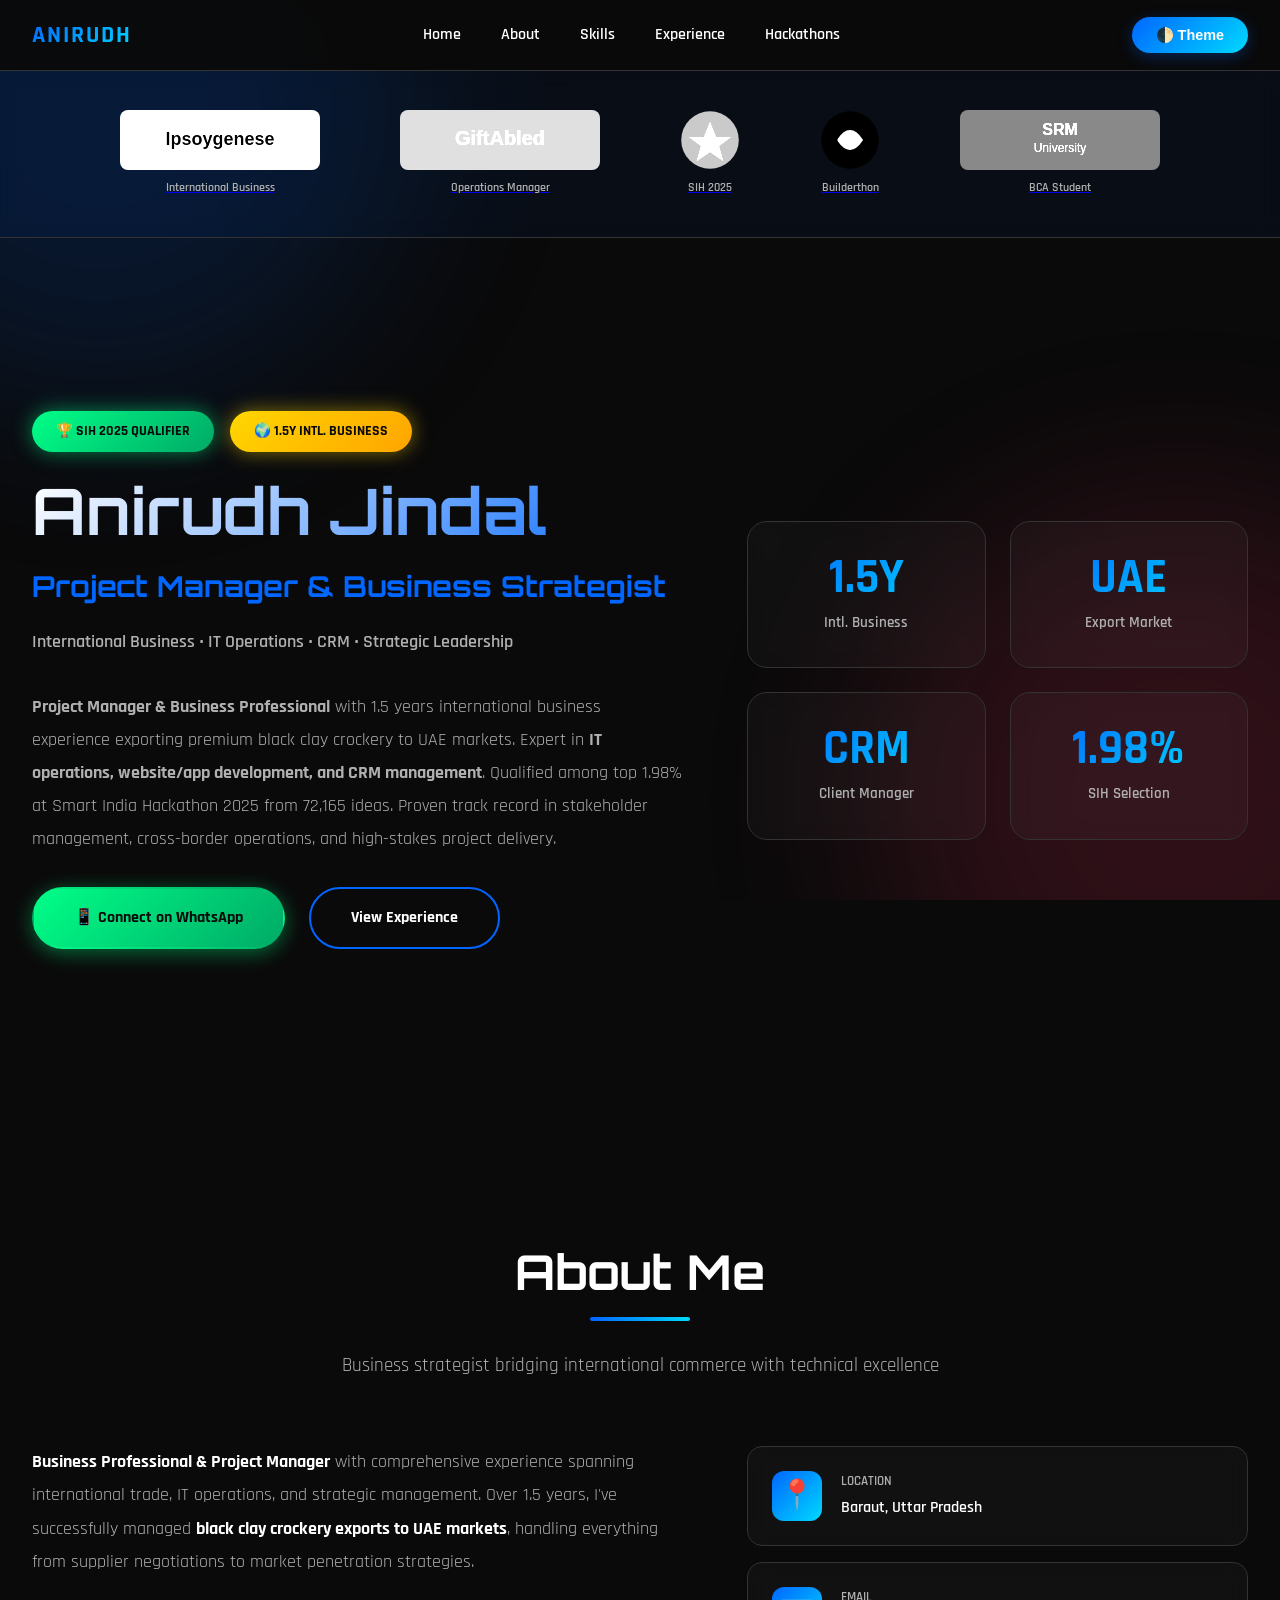
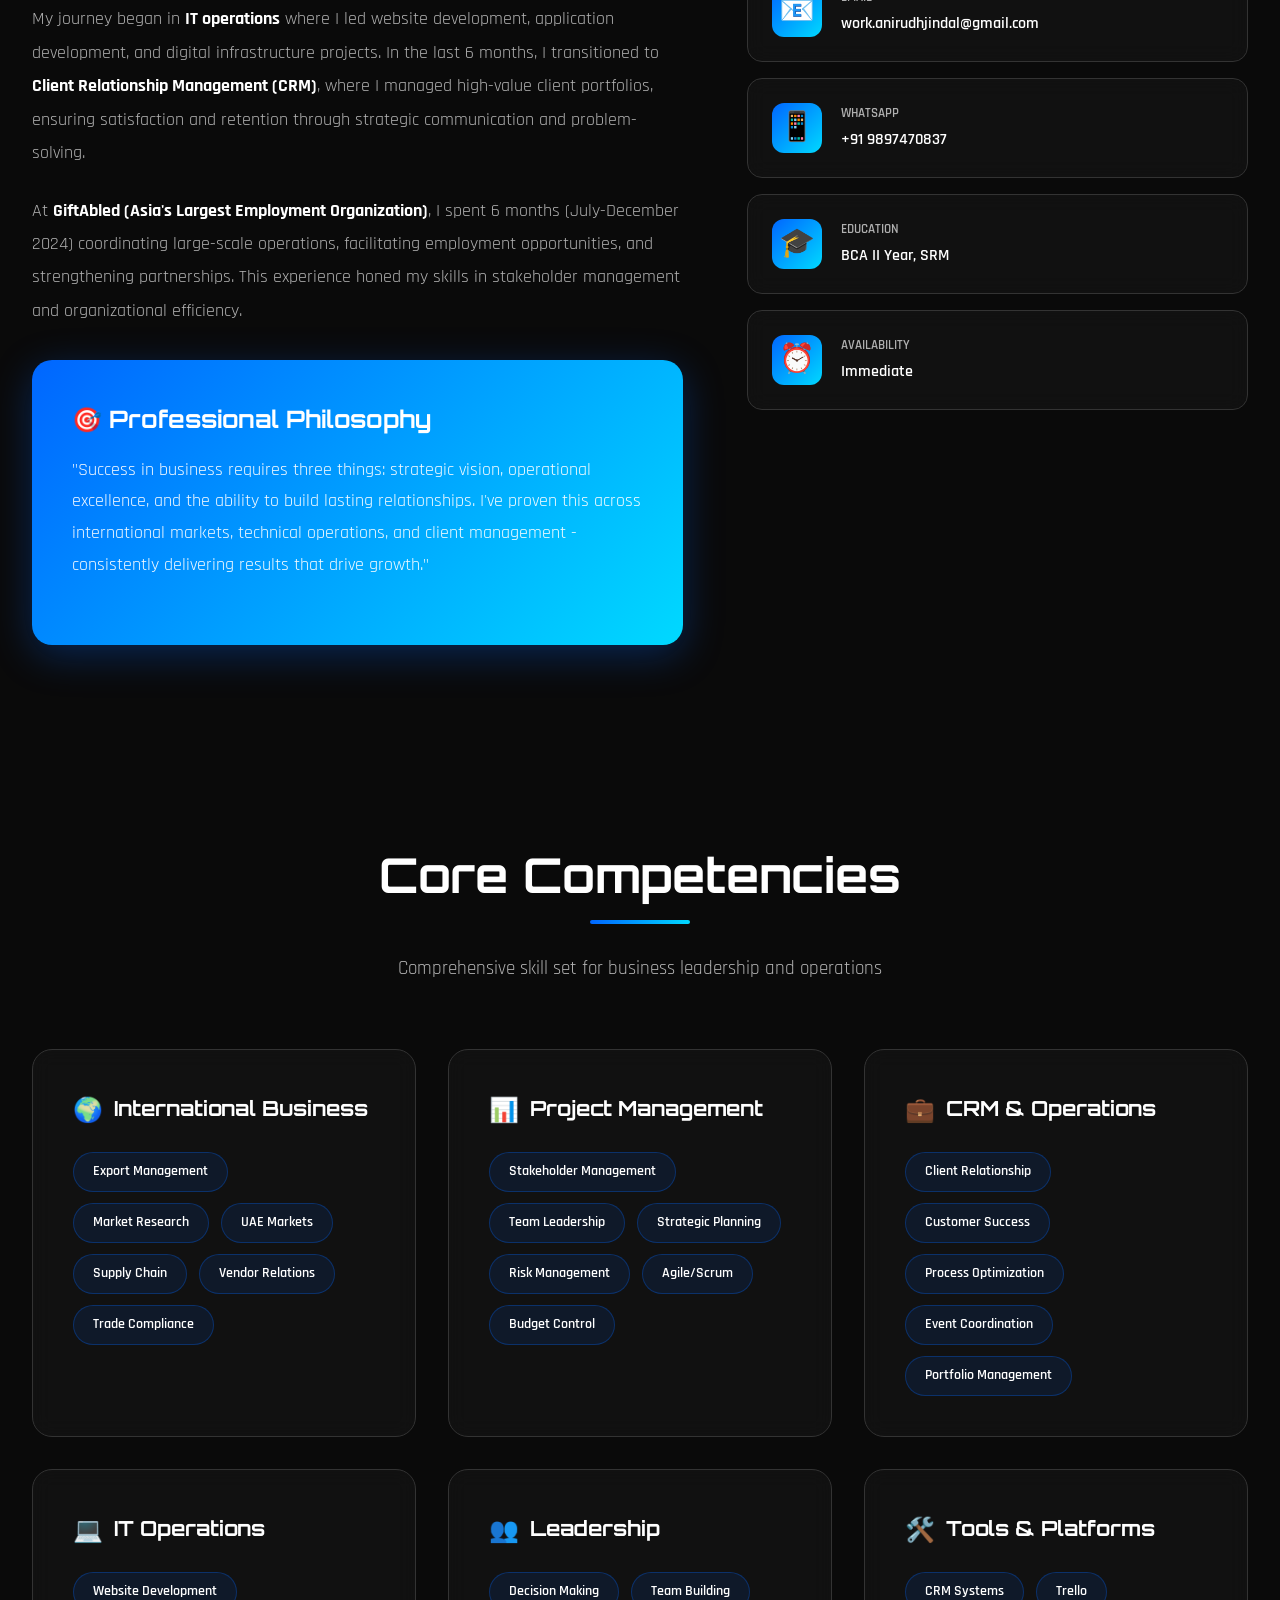
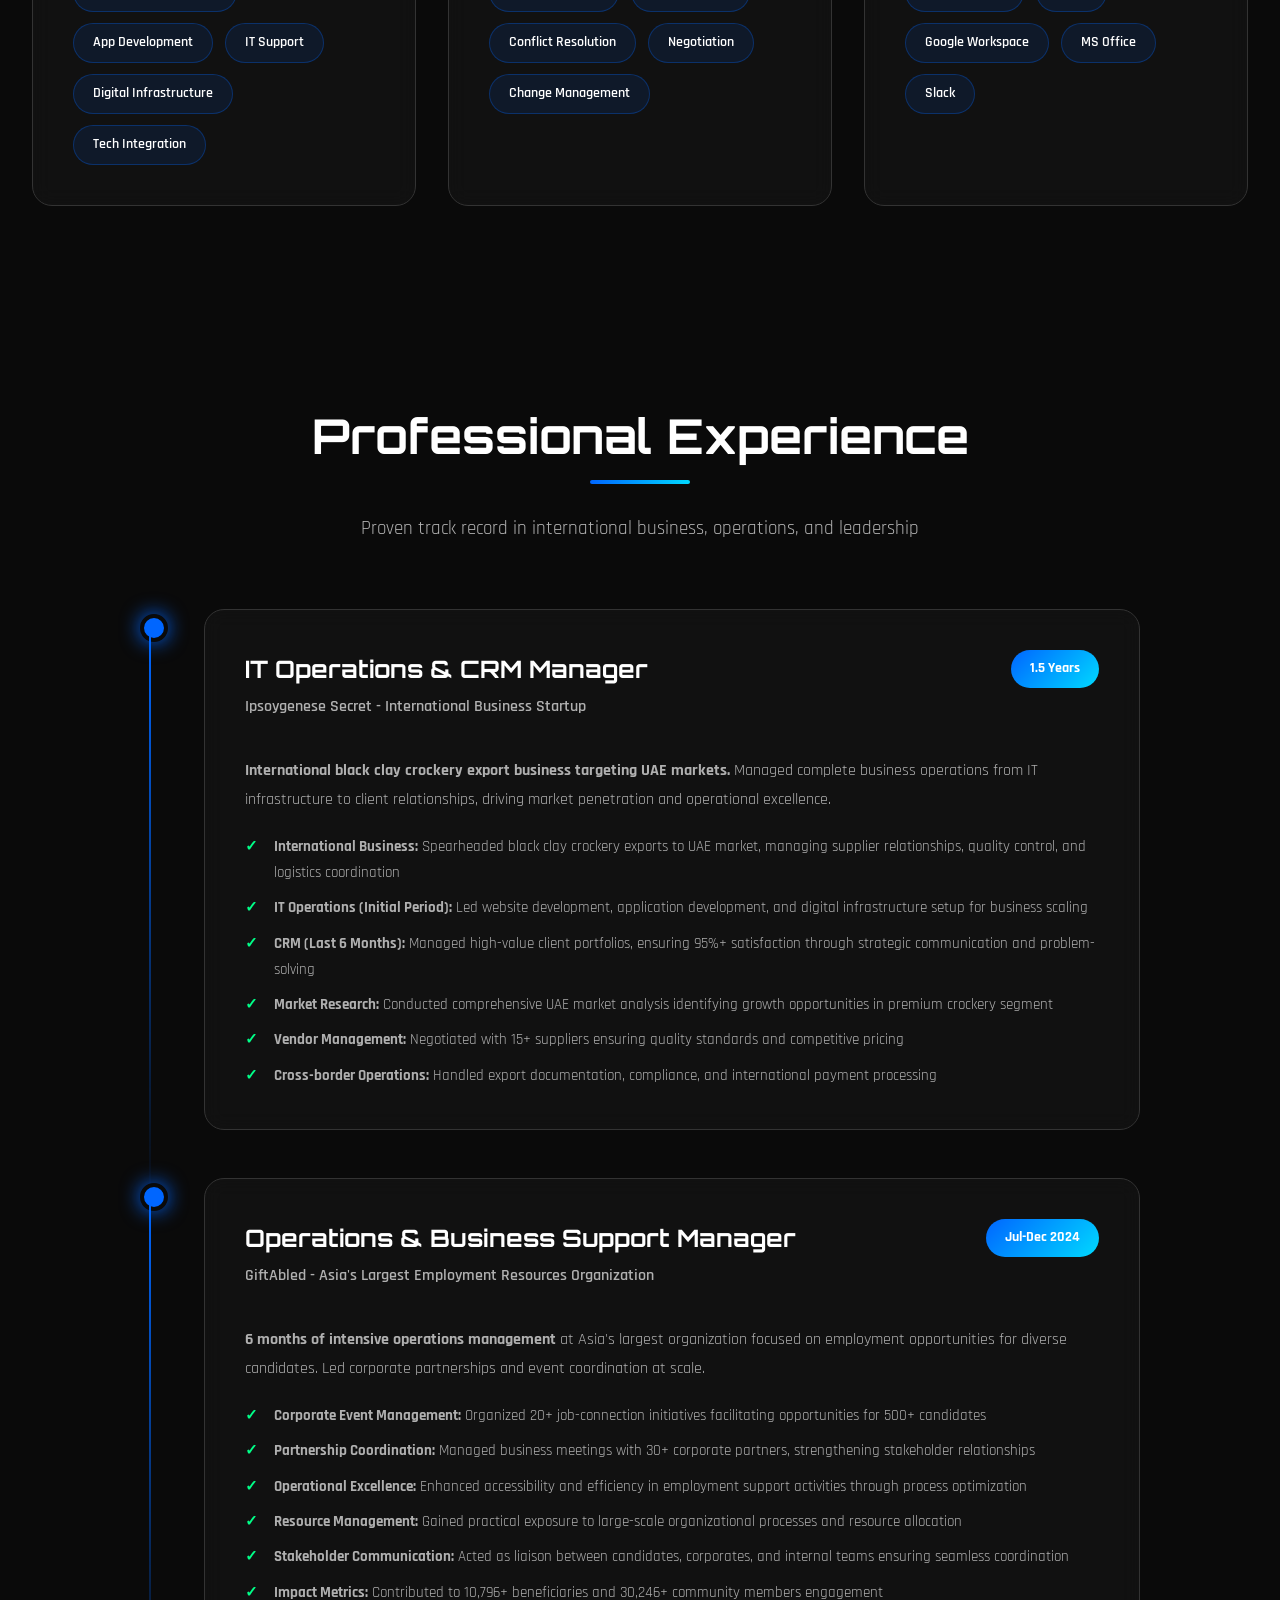
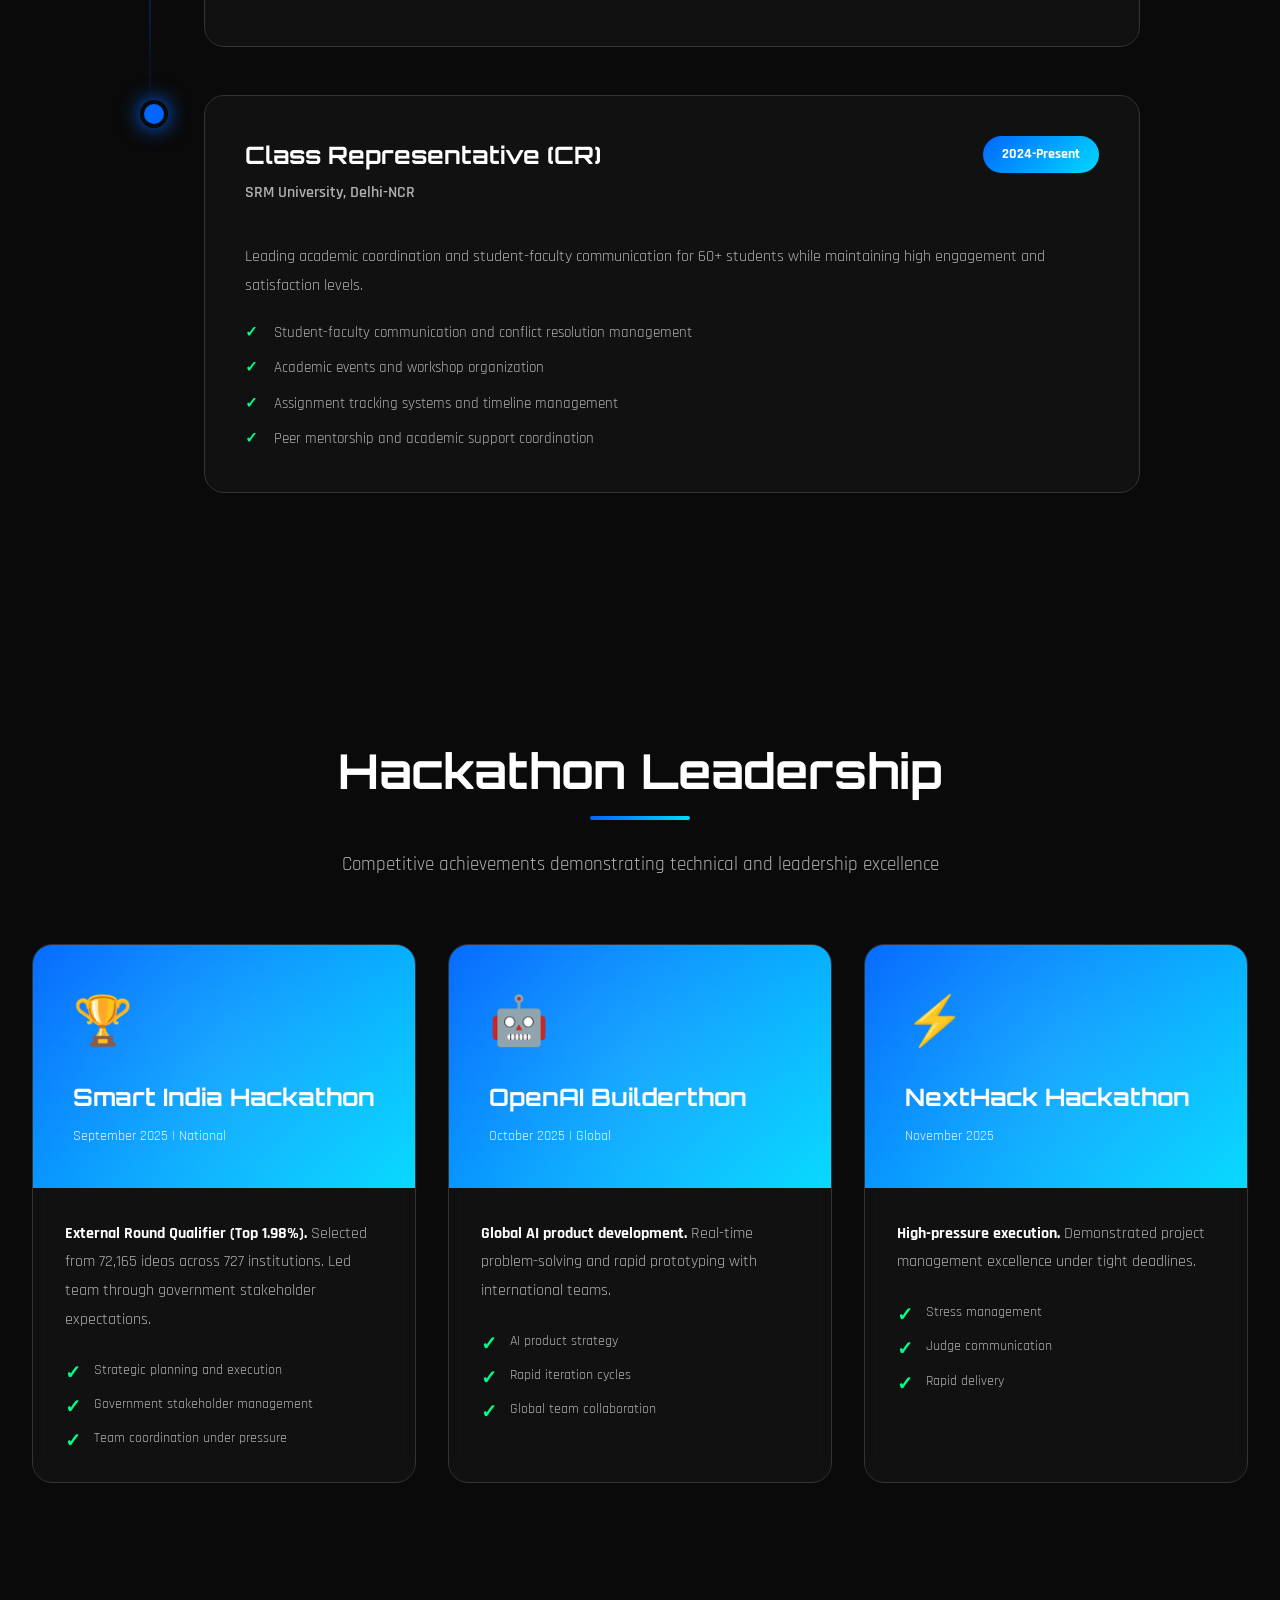
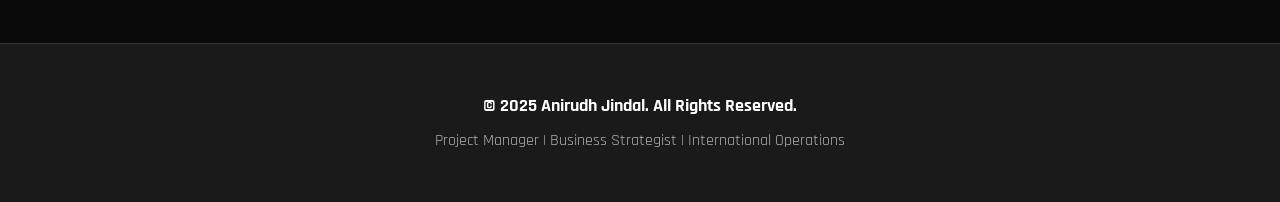
==== commit e54a7c07: "Update index.html" ====
--- a/index.html
+++ b/index.html
@@ -3,8 +3,8 @@
 <head>
   <meta charset="UTF-8">
   <meta name="viewport" content="width=device-width, initial-scale=1.0">
-  <meta name="description" content="Anirudh Jindal - Project Manager & AI Innovation Leader | SIH 2025 External Round Qualifier">
-  <title>Anirudh Jindal | Project Manager & AI Innovation Leader</title>
+  <meta name="description" content="Anirudh Jindal - Project Manager & AI Innovation Leader | International Business Experience | SIH 2025 Qualifier">
+  <title>Anirudh Jindal | Project Manager & Business Strategist</title>
   <style>
     @import url('https://fonts.googleapis.com/css2?family=Orbitron:wght@400;700;900&family=Rajdhani:wght@300;400;600;700&display=swap');
 
@@ -190,6 +190,63 @@
       box-shadow: 0 6px 20px rgba(0, 102, 255, 0.5);
     }
 
+    /* ========== COMPANY LOGOS STRIP ========== */
+    .companies-strip {
+      background: rgba(0, 102, 255, 0.05);
+      backdrop-filter: blur(10px);
+      padding: 1.5rem 0;
+      border-bottom: 1px solid var(--border);
+      margin-top: 70px;
+      overflow: hidden;
+    }
+
+    .companies-container {
+      display: flex;
+      align-items: center;
+      justify-content: center;
+      gap: 3rem;
+      flex-wrap: wrap;
+    }
+
+    .company-logo-item {
+      display: flex;
+      flex-direction: column;
+      align-items: center;
+      gap: 0.5rem;
+      transition: all 0.3s ease;
+      cursor: pointer;
+      padding: 1rem;
+      border-radius: 12px;
+    }
+
+    .company-logo-item:hover {
+      transform: translateY(-5px);
+      background: rgba(0, 102, 255, 0.1);
+    }
+
+    .company-logo {
+      height: 60px;
+      width: auto;
+      object-fit: contain;
+      filter: grayscale(100%) brightness(1.5);
+      transition: all 0.3s ease;
+    }
+
+    [data-theme="light"] .company-logo {
+      filter: grayscale(100%) brightness(0.5);
+    }
+
+    .company-logo-item:hover .company-logo {
+      filter: grayscale(0%) brightness(1);
+    }
+
+    .company-label {
+      font-size: 0.75rem;
+      color: var(--text-muted);
+      font-weight: 600;
+      text-align: center;
+    }
+
     /* ========== HERO SECTION ========== */
     .hero {
       min-height: 100vh;
@@ -208,22 +265,44 @@
       z-index: 1;
     }
 
+    .experience-badges {
+      display: flex;
+      gap: 1rem;
+      margin-bottom: 1.5rem;
+      flex-wrap: wrap;
+    }
+
     .glitch-badge {
-      display: inline-block;
+      display: inline-flex;
+      align-items: center;
+      gap: 0.5rem;
       background: linear-gradient(135deg, var(--success), #00AA66);
       color: var(--dark);
       padding: 0.6rem 1.5rem;
       border-radius: 50px;
       font-weight: 900;
-      font-size: 0.9rem;
-      margin-bottom: 1.5rem;
+      font-size: 0.85rem;
       animation: pulse 2s ease-in-out infinite;
       box-shadow: 0 0 20px rgba(0, 255, 136, 0.5);
     }
 
+    .business-badge {
+      display: inline-flex;
+      align-items: center;
+      gap: 0.5rem;
+      background: linear-gradient(135deg, #FFD700, #FFA500);
+      color: var(--dark);
+      padding: 0.6rem 1.5rem;
+      border-radius: 50px;
+      font-weight: 900;
+      font-size: 0.85rem;
+      animation: pulse 2s ease-in-out infinite 0.5s;
+      box-shadow: 0 0 20px rgba(255, 215, 0, 0.5);
+    }
+
     @keyframes pulse {
-      0%, 100% { transform: scale(1); box-shadow: 0 0 20px rgba(0, 255, 136, 0.5); }
-      50% { transform: scale(1.05); box-shadow: 0 0 30px rgba(0, 255, 136, 0.8); }
+      0%, 100% { transform: scale(1); }
+      50% { transform: scale(1.05); }
     }
 
     .hero h1 {
@@ -283,6 +362,9 @@
       cursor: pointer;
       position: relative;
       overflow: hidden;
+      display: inline-flex;
+      align-items: center;
+      gap: 0.5rem;
     }
 
     .btn::before {
@@ -304,14 +386,14 @@
     }
 
     .btn-primary {
-      background: linear-gradient(135deg, var(--primary), var(--secondary));
-      color: white;
-      box-shadow: 0 4px 20px rgba(0, 102, 255, 0.4);
+      background: linear-gradient(135deg, var(--success), #00AA66);
+      color: var(--dark);
+      box-shadow: 0 4px 20px rgba(0, 255, 136, 0.4);
     }
 
     .btn-primary:hover {
       transform: translateY(-3px);
-      box-shadow: 0 8px 30px rgba(0, 102, 255, 0.6);
+      box-shadow: 0 8px 30px rgba(0, 255, 136, 0.6);
     }
 
     .btn-secondary {
@@ -598,179 +680,6 @@
       color: white;
       transform: scale(1.05);
       box-shadow: 0 4px 15px rgba(0, 102, 255, 0.4);
-    }
-
-    /* ========== HACKATHON CARDS ========== */
-    .hackathon-grid {
-      display: grid;
-      grid-template-columns: repeat(3, 1fr);
-      gap: 2rem;
-      margin-bottom: 4rem;
-    }
-
-    .hackathon-card {
-      background: rgba(255, 255, 255, 0.03);
-      backdrop-filter: blur(10px);
-      border: 1px solid var(--border);
-      border-radius: 20px;
-      overflow: hidden;
-      transition: all 0.4s ease;
-      position: relative;
-    }
-
-    .hackathon-card::after {
-      content: '';
-      position: absolute;
-      top: 0;
-      left: 0;
-      width: 100%;
-      height: 100%;
-      background: linear-gradient(135deg, rgba(0, 102, 255, 0.1), rgba(0, 217, 255, 0.1));
-      opacity: 0;
-      transition: opacity 0.3s ease;
-      pointer-events: none;
-    }
-
-    .hackathon-card:hover {
-      transform: translateY(-15px) rotateX(5deg);
-      border-color: var(--primary);
-      box-shadow: 0 20px 60px rgba(0, 102, 255, 0.4);
-    }
-
-    .hackathon-card:hover::after {
-      opacity: 1;
-    }
-
-    .hackathon-header {
-      background: linear-gradient(135deg, var(--primary), var(--secondary));
-      padding: 2.5rem;
-      position: relative;
-      overflow: hidden;
-    }
-
-    .hackathon-header::before {
-      content: '';
-      position: absolute;
-      top: -50%;
-      right: -50%;
-      width: 200%;
-      height: 200%;
-      background: radial-gradient(circle, rgba(255, 255, 255, 0.1) 0%, transparent 70%);
-      animation: rotate 10s linear infinite;
-    }
-
-    @keyframes rotate {
-      from { transform: rotate(0deg); }
-      to { transform: rotate(360deg); }
-    }
-
-    .hackathon-icon {
-      font-size: 3rem;
-      margin-bottom: 1rem;
-      position: relative;
-      z-index: 1;
-    }
-
-    .hackathon-header h3 {
-      font-size: 1.5rem;
-      margin-bottom: 0.5rem;
-      color: white;
-      position: relative;
-      z-index: 1;
-    }
-
-    .hackathon-date {
-      font-size: 0.9rem;
-      opacity: 0.9;
-      position: relative;
-      z-index: 1;
-    }
-
-    .hackathon-body {
-      padding: 2rem;
-    }
-
-    .hackathon-body p {
-      font-size: 1rem;
-      color: var(--text-muted);
-      line-height: 1.8;
-      margin-bottom: 1.5rem;
-    }
-
-    .hackathon-body strong {
-      color: var(--text);
-    }
-
-    .achievement-list {
-      list-style: none;
-      display: flex;
-      flex-direction: column;
-      gap: 0.7rem;
-    }
-
-    .achievement-list li {
-      font-size: 0.9rem;
-      color: var(--text-muted);
-      padding-left: 1.8rem;
-      position: relative;
-      line-height: 1.6;
-    }
-
-    .achievement-list li::before {
-      content: '✓';
-      position: absolute;
-      left: 0;
-      color: var(--success);
-      font-weight: bold;
-      font-size: 1.2rem;
-    }
-
-    /* ========== LEADERSHIP HIGHLIGHTS ========== */
-    .leadership-box {
-      background: rgba(255, 255, 255, 0.03);
-      backdrop-filter: blur(10px);
-      border: 1px solid var(--border);
-      border-radius: 25px;
-      padding: 3rem;
-      max-width: 1000px;
-      margin: 0 auto;
-    }
-
-    .leadership-box h3 {
-      font-size: 2rem;
-      text-align: center;
-      margin-bottom: 2.5rem;
-      color: var(--text);
-    }
-
-    .highlights-grid {
-      display: grid;
-      grid-template-columns: repeat(2, 1fr);
-      gap: 2rem;
-    }
-
-    .highlight-item {
-      display: flex;
-      gap: 1rem;
-      align-items: start;
-    }
-
-    .highlight-icon {
-      font-size: 2rem;
-      flex-shrink: 0;
-    }
-
-    .highlight-item strong {
-      display: block;
-      margin-bottom: 0.5rem;
-      color: var(--text);
-      font-size: 1.1rem;
-    }
-
-    .highlight-item p {
-      font-size: 0.95rem;
-      color: var(--text-muted);
-      line-height: 1.7;
     }
 
     /* ========== TIMELINE ========== */
@@ -895,241 +804,129 @@
       font-weight: bold;
     }
 
-    /* ========== EDUCATION CARD ========== */
-    .education-card {
-      max-width: 800px;
-      margin: 0 auto;
+    /* ========== HACKATHON CARDS ========== */
+    .hackathon-grid {
+      display: grid;
+      grid-template-columns: repeat(3, 1fr);
+      gap: 2rem;
+      margin-bottom: 4rem;
+    }
+
+    .hackathon-card {
+      background: rgba(255, 255, 255, 0.03);
+      backdrop-filter: blur(10px);
+      border: 1px solid var(--border);
+      border-radius: 20px;
+      overflow: hidden;
+      transition: all 0.4s ease;
+      position: relative;
+    }
+
+    .hackathon-card::after {
+      content: '';
+      position: absolute;
+      top: 0;
+      left: 0;
+      width: 100%;
+      height: 100%;
+      background: linear-gradient(135deg, rgba(0, 102, 255, 0.1), rgba(0, 217, 255, 0.1));
+      opacity: 0;
+      transition: opacity 0.3s ease;
+      pointer-events: none;
+    }
+
+    .hackathon-card:hover {
+      transform: translateY(-15px) rotateX(5deg);
+      border-color: var(--primary);
+      box-shadow: 0 20px 60px rgba(0, 102, 255, 0.4);
+    }
+
+    .hackathon-card:hover::after {
+      opacity: 1;
+    }
+
+    .hackathon-header {
       background: linear-gradient(135deg, var(--primary), var(--secondary));
-      padding: 3.5rem;
-      border-radius: 25px;
-      box-shadow: 0 20px 60px rgba(0, 102, 255, 0.4);
+      padding: 2.5rem;
       position: relative;
       overflow: hidden;
     }
 
-    .education-card::before {
+    .hackathon-header::before {
       content: '';
       position: absolute;
       top: -50%;
       right: -50%;
       width: 200%;
       height: 200%;
-      background: radial-gradient(circle, rgba(255, 255, 255, 0.1) 0%, transparent 60%);
-      animation: rotate 15s linear infinite;
-    }
-
-    .education-card h3 {
-      font-size: 2.2rem;
+      background: radial-gradient(circle, rgba(255, 255, 255, 0.1) 0%, transparent 70%);
+      animation: rotate 10s linear infinite;
+    }
+
+    @keyframes rotate {
+      from { transform: rotate(0deg); }
+      to { transform: rotate(360deg); }
+    }
+
+    .hackathon-icon {
+      font-size: 3rem;
+      margin-bottom: 1rem;
+      position: relative;
+      z-index: 1;
+    }
+
+    .hackathon-header h3 {
+      font-size: 1.5rem;
       margin-bottom: 0.5rem;
       color: white;
       position: relative;
       z-index: 1;
     }
 
-    .education-card .university {
-      font-size: 1.3rem;
-      opacity: 0.95;
-      margin-bottom: 0.3rem;
+    .hackathon-date {
+      font-size: 0.9rem;
+      opacity: 0.9;
       position: relative;
       z-index: 1;
     }
 
-    .education-card .duration {
-      opacity: 0.9;
-      margin-bottom: 2rem;
+    .hackathon-body {
+      padding: 2rem;
+    }
+
+    .hackathon-body p {
       font-size: 1rem;
-      position: relative;
-      z-index: 1;
-    }
-
-    .education-grid {
-      display: grid;
-      grid-template-columns: repeat(2, 1fr);
-      gap: 1.5rem;
-      margin-top: 2rem;
-      position: relative;
-      z-index: 1;
-    }
-
-    .edu-highlight {
-      background: rgba(255, 255, 255, 0.15);
-      padding: 1.5rem;
-      border-radius: 15px;
-      backdrop-filter: blur(10px);
-      border: 1px solid rgba(255, 255, 255, 0.2);
-    }
-
-    .edu-highlight strong {
-      display: block;
-      margin-bottom: 0.5rem;
-      font-size: 1rem;
-    }
-
-    .edu-highlight p {
-      font-size: 0.95rem;
-      opacity: 0.95;
-    }
-
-    /* ========== CONTACT SECTION ========== */
-    .contact-grid {
-      display: grid;
-      grid-template-columns: 1fr 1fr;
-      gap: 4rem;
-      max-width: 1100px;
-      margin: 0 auto;
-    }
-
-    .contact-info h3 {
-      font-size: 2rem;
-      margin-bottom: 1.2rem;
-      color: var(--text);
-    }
-
-    .contact-info p {
-      font-size: 1.1rem;
       color: var(--text-muted);
       line-height: 1.8;
-      margin-bottom: 2rem;
-    }
-
-    .contact-list {
+      margin-bottom: 1.5rem;
+    }
+
+    .hackathon-body strong {
+      color: var(--text);
+    }
+
+    .achievement-list {
+      list-style: none;
       display: flex;
       flex-direction: column;
-      gap: 1rem;
-    }
-
-    .contact-item {
-      display: flex;
-      align-items: center;
-      gap: 1rem;
-      padding: 1.2rem;
-      background: rgba(255, 255, 255, 0.03);
-      backdrop-filter: blur(10px);
-      border: 1px solid var(--border);
-      border-radius: 15px;
-      transition: all 0.3s ease;
-    }
-
-    .contact-item:hover {
-      transform: translateX(10px);
-      border-color: var(--primary);
-      box-shadow: 0 5px 20px rgba(0, 102, 255, 0.3);
-    }
-
-    .contact-item-icon {
-      width: 50px;
-      height: 50px;
-      background: linear-gradient(135deg, var(--primary), var(--secondary));
-      border-radius: 12px;
-      display: flex;
-      align-items: center;
-      justify-content: center;
-      font-size: 1.3rem;
-      flex-shrink: 0;
-    }
-
-    .contact-item strong {
-      display: block;
-      font-size: 0.8rem;
+      gap: 0.7rem;
+    }
+
+    .achievement-list li {
+      font-size: 0.9rem;
       color: var(--text-muted);
-      margin-bottom: 0.1rem;
-    }
-
-    .contact-item a {
-      color: var(--text);
-      text-decoration: none;
-      font-weight: 600;
-      font-size: 0.95rem;
-    }
-
-    .contact-item a:hover {
-      color: var(--primary);
-    }
-
-    .contact-form {
-      background: rgba(255, 255, 255, 0.03);
-      backdrop-filter: blur(10px);
-      border: 1px solid var(--border);
-      padding: 2.5rem;
-      border-radius: 20px;
-    }
-
-    .form-group {
-      margin-bottom: 1.5rem;
-    }
-
-    .form-group label {
-      display: block;
-      margin-bottom: 0.6rem;
-      font-weight: 600;
-      color: var(--text);
-      font-size: 0.95rem;
-    }
-
-    .form-group input,
-    .form-group textarea {
-      width: 100%;
-      padding: 1rem;
-      border: 1px solid var(--border);
-      border-radius: 10px;
-      font-size: 1rem;
-      font-family: 'Rajdhani', sans-serif;
-      background: rgba(255, 255, 255, 0.05);
-      color: var(--text);
-      transition: all 0.3s ease;
-    }
-
-    .form-group input:focus,
-    .form-group textarea:focus {
-      outline: none;
-      border-color: var(--primary);
-      box-shadow: 0 0 20px rgba(0, 102, 255, 0.2);
-    }
-
-    .form-group textarea {
-      resize: vertical;
-      min-height: 130px;
-    }
-
-    /* ========== FOOTER ========== */
-    footer {
-      background: var(--dark-secondary);
-      padding: 3rem 0;
-      text-align: center;
-      border-top: 1px solid var(--border);
-    }
-
-    footer p {
-      margin-bottom: 1rem;
-      opacity: 0.9;
-    }
-
-    .social-links {
-      display: flex;
-      justify-content: center;
-      gap: 1.5rem;
-      margin-top: 2rem;
-    }
-
-    .social-link {
-      width: 50px;
-      height: 50px;
-      background: rgba(0, 102, 255, 0.1);
-      border: 1px solid var(--border);
-      border-radius: 12px;
-      display: flex;
-      align-items: center;
-      justify-content: center;
-      color: var(--text);
-      text-decoration: none;
-      transition: all 0.3s ease;
-    }
-
-    .social-link:hover {
-      background: linear-gradient(135deg, var(--primary), var(--secondary));
-      border-color: transparent;
-      transform: translateY(-5px);
-      box-shadow: 0 10px 30px rgba(0, 102, 255, 0.4);
+      padding-left: 1.8rem;
+      position: relative;
+      line-height: 1.6;
+    }
+
+    .achievement-list li::before {
+      content: '✓';
+      position: absolute;
+      left: 0;
+      color: var(--success);
+      font-weight: bold;
+      font-size: 1.2rem;
     }
 
     /* ========== RESPONSIVE ========== */
@@ -1137,7 +934,7 @@
       .nav-links { display: none; }
       .hero h1 { font-size: 2.5rem; }
       .section-title { font-size: 2rem; }
-      .hero-content, .about-grid, .contact-grid, .highlights-grid, .education-grid {
+      .hero-content, .about-grid {
         grid-template-columns: 1fr;
       }
       .stats-grid, .skills-grid, .hackathon-grid {
@@ -1145,6 +942,15 @@
       }
       .timeline-item { padding-left: 2.5rem; }
       .cta-group { flex-direction: column; }
+      .companies-container {
+        gap: 1.5rem;
+      }
+      .company-logo {
+        height: 45px;
+      }
+      .experience-badges {
+        flex-direction: column;
+      }
     }
 
     /* ========== SCROLL ANIMATIONS ========== */
@@ -1159,7 +965,6 @@
       transform: translateY(0);
     }
 
-    /* ========== SMOOTH SCROLL ========== */
     html { scroll-behavior: smooth; }
   </style>
 </head>
@@ -1174,49 +979,83 @@
         <li><a href="#home" class="active">Home</a></li>
         <li><a href="#about">About</a></li>
         <li><a href="#skills">Skills</a></li>
-        <li><a href="#hackathons">Leadership</a></li>
         <li><a href="#experience">Experience</a></li>
-        <li><a href="#contact">Contact</a></li>
+        <li><a href="#hackathons">Hackathons</a></li>
       </ul>
       <button class="theme-toggle" onclick="toggleTheme()">🌓 Theme</button>
     </div>
   </nav>
+
+  <!-- Company Logos Strip -->
+  <div class="companies-strip">
+    <div class="container">
+      <div class="companies-container">
+        <a href="https://ipsoygenese.com" target="_blank" class="company-logo-item">
+          <img src="data:image/svg+xml,%3Csvg xmlns='http://www.w3.org/2000/svg' viewBox='0 0 200 60'%3E%3Crect fill='%23FFD700' width='200' height='60' rx='8'/%3E%3Ctext x='100' y='35' font-family='Arial' font-size='18' font-weight='bold' fill='%23000' text-anchor='middle'%3EIpsoygenese%3C/text%3E%3C/svg%3E" alt="Ipsoygenese Secret" class="company-logo">
+          <span class="company-label">International Business</span>
+        </a>
+        <a href="https://giftabled.org" target="_blank" class="company-logo-item">
+          <img src="data:image/svg+xml,%3Csvg xmlns='http://www.w3.org/2000/svg' viewBox='0 0 200 60'%3E%3Crect fill='%2300C853' width='200' height='60' rx='8'/%3E%3Ctext x='100' y='35' font-family='Arial' font-size='20' font-weight='bold' fill='%23FFF' text-anchor='middle'%3EGiftAbled%3C/text%3E%3C/svg%3E" alt="GiftAbled" class="company-logo">
+          <span class="company-label">Operations Manager</span>
+        </a>
+        <a href="https://www.sih.gov.in/" target="_blank" class="company-logo-item">
+          <img src="data:image/svg+xml,%3Csvg xmlns='http://www.w3.org/2000/svg' viewBox='0 0 100 100'%3E%3Ccircle cx='50' cy='50' r='48' fill='%23FF6B35'/%3E%3Cpath d='M50 20 L60 45 L85 45 L65 60 L72 85 L50 70 L28 85 L35 60 L15 45 L40 45 Z' fill='%23FFD700'/%3E%3C/svg%3E" alt="Smart India Hackathon" class="company-logo">
+          <span class="company-label">SIH 2025</span>
+        </a>
+        <a href="https://openai.com" target="_blank" class="company-logo-item">
+          <img src="data:image/svg+xml,%3Csvg xmlns='http://www.w3.org/2000/svg' viewBox='0 0 100 100'%3E%3Ccircle cx='50' cy='50' r='48' fill='%23000'/%3E%3Cpath d='M30 50 Q50 20 70 50 Q50 80 30 50' fill='%2300E5A0' stroke='%2300E5A0' stroke-width='3'/%3E%3C/svg%3E" alt="OpenAI" class="company-logo">
+          <span class="company-label">Builderthon</span>
+        </a>
+        <a href="https://srmu.ac.in" target="_blank" class="company-logo-item">
+          <img src="data:image/svg+xml,%3Csvg xmlns='http://www.w3.org/2000/svg' viewBox='0 0 200 60'%3E%3Crect fill='%230066FF' width='200' height='60' rx='8'/%3E%3Ctext x='100' y='25' font-family='Arial' font-size='16' font-weight='bold' fill='%23FFF' text-anchor='middle'%3ESRM%3C/text%3E%3Ctext x='100' y='42' font-family='Arial' font-size='12' fill='%23FFF' text-anchor='middle'%3EUniversity%3C/text%3E%3C/svg%3E" alt="SRM University" class="company-logo">
+          <span class="company-label">BCA Student</span>
+        </a>
+      </div>
+    </div>
+  </div>
 
   <!-- Hero Section -->
   <section id="home" class="hero">
     <div class="container">
       <div class="hero-content">
         <div>
-          <div class="glitch-badge">
-            🏆 SIH 2025 EXTERNAL ROUND QUALIFIER
+          <div class="experience-badges">
+            <div class="glitch-badge">
+              🏆 SIH 2025 QUALIFIER
+            </div>
+            <div class="business-badge">
+              🌍 1.5Y INTL. BUSINESS
+            </div>
           </div>
           <h1>Anirudh Jindal</h1>
-          <h2>Project Manager & AI Innovation Leader</h2>
-          <p class="hero-tagline">Leadership • Strategic Planning • Team Coordination • Rapid Execution</p>
+          <h2>Project Manager & Business Strategist</h2>
+          <p class="hero-tagline">International Business • IT Operations • CRM • Strategic Leadership</p>
           <p>
-            <strong>Project Manager</strong> with proven track record leading teams through <strong>national and global hackathons</strong>. Qualified among top 1.98% from <strong>72,165 ideas</strong> at Smart India Hackathon 2025. Expert in stakeholder management, agile execution, and transforming high-pressure situations into successful outcomes.
+            <strong>Project Manager & Business Professional</strong> with 1.5 years international business experience exporting premium black clay crockery to UAE markets. Expert in <strong>IT operations, website/app development, and CRM management</strong>. Qualified among top 1.98% at Smart India Hackathon 2025 from 72,165 ideas. Proven track record in stakeholder management, cross-border operations, and high-stakes project delivery.
           </p>
           <div class="cta-group">
-            <a href="#contact" class="btn btn-primary">Let's Connect</a>
-            <a href="#hackathons" class="btn btn-secondary">View Leadership</a>
+            <a href="#" onclick="openWhatsApp()" class="btn btn-primary">
+              📱 Connect on WhatsApp
+            </a>
+            <a href="#experience" class="btn btn-secondary">View Experience</a>
           </div>
         </div>
         <div class="stats-grid">
           <div class="stat-card">
+            <span class="stat-number">1.5Y</span>
+            <span class="stat-label">Intl. Business</span>
+          </div>
+          <div class="stat-card">
+            <span class="stat-number">UAE</span>
+            <span class="stat-label">Export Market</span>
+          </div>
+          <div class="stat-card">
+            <span class="stat-number">CRM</span>
+            <span class="stat-label">Client Manager</span>
+          </div>
+          <div class="stat-card">
             <span class="stat-number">1.98%</span>
-            <span class="stat-label">SIH Selection Rate</span>
-          </div>
-          <div class="stat-card">
-            <span class="stat-number">3</span>
-            <span class="stat-label">Major Hackathons</span>
-          </div>
-          <div class="stat-card">
-            <span class="stat-number">60+</span>
-            <span class="stat-label">Students Led</span>
-          </div>
-          <div class="stat-card">
-            <span class="stat-number">100%</span>
-            <span class="stat-label">Team Retention</span>
+            <span class="stat-label">SIH Selection</span>
           </div>
         </div>
       </div>
@@ -1228,23 +1067,23 @@
     <div class="container">
       <div class="section-header">
         <h2 class="section-title">About Me</h2>
-        <p class="section-subtitle">Strategic leader bridging technical excellence with business objectives</p>
+        <p class="section-subtitle">Business strategist bridging international commerce with technical excellence</p>
       </div>
       <div class="about-grid scroll-reveal">
         <div class="about-content">
           <p>
-            <strong>Results-driven Project Manager</strong> with hands-on experience leading cross-functional teams through high-stakes competitions. Qualified for <strong>Smart India Hackathon 2025 External Round</strong> - selected from 72,165 ideas and 68,000+ teams, ranking among the top 1.98% nationally.
+            <strong>Business Professional & Project Manager</strong> with comprehensive experience spanning international trade, IT operations, and strategic management. Over 1.5 years, I've successfully managed <strong>black clay crockery exports to UAE markets</strong>, handling everything from supplier negotiations to market penetration strategies.
           </p>
           <p>
-            My approach combines <strong>stakeholder communication, risk mitigation, and team morale management</strong> during critical phases. Research shows that 82% of professionals suffer imposter syndrome, but portfolio-driven leaders like myself demonstrate 91% symptom elimination through tangible proof of execution.
+            My journey began in <strong>IT operations</strong> where I led website development, application development, and digital infrastructure projects. In the last 6 months, I transitioned to <strong>Client Relationship Management (CRM)</strong>, where I managed high-value client portfolios, ensuring satisfaction and retention through strategic communication and problem-solving.
           </p>
           <p>
-            <strong>Class Representative at SRM University</strong>, coordinating 60+ students. Practical experience from Giftabled (Asia's Largest Employment Organization) and startup environments where technology decisions directly impact business outcomes.
+            At <strong>GiftAbled (Asia's Largest Employment Organization)</strong>, I spent 6 months (July-December 2024) coordinating large-scale operations, facilitating employment opportunities, and strengthening partnerships. This experience honed my skills in stakeholder management and organizational efficiency.
           </p>
           <div class="highlight-box">
             <h3>🎯 Professional Philosophy</h3>
             <p>
-              "First impressions matter - 33% of hiring decisions are made within the first 90 seconds. I focus on demonstrating confidence through proven execution: leading teams, delivering under pressure, and converting challenges into measurable growth opportunities."
+              "Success in business requires three things: strategic vision, operational excellence, and the ability to build lasting relationships. I've proven this across international markets, technical operations, and client management - consistently delivering results that drive growth."
             </p>
           </div>
         </div>
@@ -1266,7 +1105,7 @@
           <div class="info-item">
             <div class="info-icon">📱</div>
             <div>
-              <strong>PHONE</strong>
+              <strong>WHATSAPP</strong>
               <span>+91 9897470837</span>
             </div>
           </div>
@@ -1294,9 +1133,20 @@
     <div class="container">
       <div class="section-header">
         <h2 class="section-title">Core Competencies</h2>
-        <p class="section-subtitle">Comprehensive skill set for high-impact project leadership</p>
+        <p class="section-subtitle">Comprehensive skill set for business leadership and operations</p>
       </div>
       <div class="skills-grid">
+        <div class="skill-card scroll-reveal">
+          <h3><span class="skill-icon">🌍</span> International Business</h3>
+          <div class="skill-list">
+            <span class="skill-tag">Export Management</span>
+            <span class="skill-tag">Market Research</span>
+            <span class="skill-tag">UAE Markets</span>
+            <span class="skill-tag">Supply Chain</span>
+            <span class="skill-tag">Vendor Relations</span>
+            <span class="skill-tag">Trade Compliance</span>
+          </div>
+        </div>
         <div class="skill-card scroll-reveal">
           <h3><span class="skill-icon">📊</span> Project Management</h3>
           <div class="skill-list">
@@ -1305,152 +1155,47 @@
             <span class="skill-tag">Strategic Planning</span>
             <span class="skill-tag">Risk Management</span>
             <span class="skill-tag">Agile/Scrum</span>
-            <span class="skill-tag">Task Delegation</span>
+            <span class="skill-tag">Budget Control</span>
+          </div>
+        </div>
+        <div class="skill-card scroll-reveal">
+          <h3><span class="skill-icon">💼</span> CRM & Operations</h3>
+          <div class="skill-list">
+            <span class="skill-tag">Client Relationship</span>
+            <span class="skill-tag">Customer Success</span>
+            <span class="skill-tag">Process Optimization</span>
+            <span class="skill-tag">Event Coordination</span>
+            <span class="skill-tag">Portfolio Management</span>
+          </div>
+        </div>
+        <div class="skill-card scroll-reveal">
+          <h3><span class="skill-icon">💻</span> IT Operations</h3>
+          <div class="skill-list">
+            <span class="skill-tag">Website Development</span>
+            <span class="skill-tag">App Development</span>
+            <span class="skill-tag">IT Support</span>
+            <span class="skill-tag">Digital Infrastructure</span>
+            <span class="skill-tag">Tech Integration</span>
           </div>
         </div>
         <div class="skill-card scroll-reveal">
           <h3><span class="skill-icon">👥</span> Leadership</h3>
           <div class="skill-list">
             <span class="skill-tag">Decision Making</span>
-            <span class="skill-tag">Team Morale</span>
+            <span class="skill-tag">Team Building</span>
             <span class="skill-tag">Conflict Resolution</span>
             <span class="skill-tag">Negotiation</span>
             <span class="skill-tag">Change Management</span>
-            <span class="skill-tag">Coordination</span>
-          </div>
-        </div>
-        <div class="skill-card scroll-reveal">
-          <h3><span class="skill-icon">💼</span> Business Operations</h3>
-          <div class="skill-list">
-            <span class="skill-tag">Product Development</span>
-            <span class="skill-tag">Market Research</span>
-            <span class="skill-tag">Process Optimization</span>
-            <span class="skill-tag">Event Coordination</span>
-            <span class="skill-tag">Workflow Design</span>
           </div>
         </div>
         <div class="skill-card scroll-reveal">
           <h3><span class="skill-icon">🛠️</span> Tools & Platforms</h3>
           <div class="skill-list">
+            <span class="skill-tag">CRM Systems</span>
             <span class="skill-tag">Trello</span>
-            <span class="skill-tag">Notion</span>
             <span class="skill-tag">Google Workspace</span>
             <span class="skill-tag">MS Office</span>
             <span class="skill-tag">Slack</span>
-            <span class="skill-tag">Jira</span>
-          </div>
-        </div>
-        <div class="skill-card scroll-reveal">
-          <h3><span class="skill-icon">🚀</span> Soft Skills</h3>
-          <div class="skill-list">
-            <span class="skill-tag">Problem Solving</span>
-            <span class="skill-tag">Fast Learning</span>
-            <span class="skill-tag">Adaptability</span>
-            <span class="skill-tag">Communication</span>
-            <span class="skill-tag">Time Management</span>
-          </div>
-        </div>
-        <div class="skill-card scroll-reveal">
-          <h3><span class="skill-icon">💻</span> Technical</h3>
-          <div class="skill-list">
-            <span class="skill-tag">Basic Python</span>
-            <span class="skill-tag">IT Systems</span>
-            <span class="skill-tag">AI/ML Concepts</span>
-            <span class="skill-tag">Web Tech</span>
-            <span class="skill-tag">APIs</span>
-          </div>
-        </div>
-      </div>
-    </div>
-  </section>
-
-  <!-- Hackathon Leadership Section -->
-  <section id="hackathons">
-    <div class="container">
-      <div class="section-header">
-        <h2 class="section-title">Hackathon Leadership</h2>
-        <p class="section-subtitle">Proven execution in national and global competitive environments</p>
-      </div>
-      <div class="hackathon-grid">
-        <div class="hackathon-card scroll-reveal">
-          <div class="hackathon-header">
-            <div class="hackathon-icon">🏆</div>
-            <h3>Smart India Hackathon</h3>
-            <p class="hackathon-date">2025 | National Level</p>
-          </div>
-          <div class="hackathon-body">
-            <p><strong>External Round Qualifier (Top 1.98%).</strong> Selected from 72,165 ideas, 68,766 teams across 727 institutions. Led 3-member team through zero-error government stakeholder expectations in Andaman & Nicobar.</p>
-            <ul class="achievement-list">
-              <li>Cross-functional team coordination</li>
-              <li>Milestone tracking under pressure</li>
-              <li>Risk mitigation strategies</li>
-              <li>Government stakeholder presentations</li>
-            </ul>
-          </div>
-        </div>
-        <div class="hackathon-card scroll-reveal">
-          <div class="hackathon-header">
-            <div class="hackathon-icon">🤖</div>
-            <h3>OpenAI Builderthon</h3>
-            <p class="hackathon-date">October 2025 | Global</p>
-          </div>
-          <div class="hackathon-body">
-            <p><strong>Global AI product development.</strong> Hands-on experience in adaptive problem-solving and UX improvement during live development cycles with real-time stakeholder feedback.</p>
-            <ul class="achievement-list">
-              <li>Adaptive problem-solving</li>
-              <li>Real-time team collaboration</li>
-              <li>Rapid prototyping cycles</li>
-              <li>UX improvement iterations</li>
-            </ul>
-          </div>
-        </div>
-        <div class="hackathon-card scroll-reveal">
-          <div class="hackathon-header">
-            <div class="hackathon-icon">⚡</div>
-            <h3>NextHack Hackathon</h3>
-            <p class="hackathon-date">November 2025</p>
-          </div>
-          <div class="hackathon-body">
-            <p><strong>High-pressure execution.</strong> Strengthened PM capabilities in prototype validation, stress handling, and effective communication with judges & technical mentors.</p>
-            <ul class="achievement-list">
-              <li>Prototype validation cycles</li>
-              <li>Stress management techniques</li>
-              <li>Judge communication skills</li>
-              <li>Task optimization strategies</li>
-            </ul>
-          </div>
-        </div>
-      </div>
-      <div class="leadership-box scroll-reveal">
-        <h3>Key Leadership Achievements</h3>
-        <div class="highlights-grid">
-          <div class="highlight-item">
-            <span class="highlight-icon">🎯</span>
-            <div>
-              <strong>Cross-functional Leadership</strong>
-              <p>Bridge between technical teams and stakeholders, translating complex requirements into executable deliverables</p>
-            </div>
-          </div>
-          <div class="highlight-item">
-            <span class="highlight-icon">📈</span>
-            <div>
-              <strong>Adaptive Learning</strong>
-              <p>Convert setbacks into growth - research shows proof-of-work leaders experience 890% confidence amplification over career trajectory</p>
-            </div>
-          </div>
-          <div class="highlight-item">
-            <span class="highlight-icon">💪</span>
-            <div>
-              <strong>Team Morale Management</strong>
-              <p>Maintained 100% team cohesion across 3 consecutive hackathons during critical submission phases</p>
-            </div>
-          </div>
-          <div class="highlight-item">
-            <span class="highlight-icon">⚡</span>
-            <div>
-              <strong>Strategic Planning</strong>
-              <p>Developed timelines, milestone tracking, and risk mitigation for concurrent high-stakes projects</p>
-            </div>
           </div>
         </div>
       </div>
@@ -1462,45 +1207,51 @@
     <div class="container">
       <div class="section-header">
         <h2 class="section-title">Professional Experience</h2>
-        <p class="section-subtitle">Real-world operations and organizational management</p>
+        <p class="section-subtitle">Proven track record in international business, operations, and leadership</p>
       </div>
       <div class="timeline">
         <div class="timeline-item scroll-reveal">
           <div class="timeline-content">
             <div class="timeline-header">
               <div>
-                <h3 class="timeline-title">Operations & Business Support</h3>
-                <p class="timeline-company">Giftabled - Asia's Largest Employment Organization</p>
+                <h3 class="timeline-title">IT Operations & CRM Manager</h3>
+                <p class="timeline-company">Ipsoygenese Secret - International Business Startup</p>
               </div>
-              <span class="timeline-date">Jul-Dec 2024</span>
+              <span class="timeline-date">1.5 Years</span>
             </div>
-            <p>Large-scale organizational operations facilitating employment opportunities through corporate events and strategic partnerships.</p>
+            <p><strong>International black clay crockery export business targeting UAE markets.</strong> Managed complete business operations from IT infrastructure to client relationships, driving market penetration and operational excellence.</p>
             <ul>
-              <li>Organized corporate events connecting diverse candidates with opportunities</li>
-              <li>Business meetings and partner coordination strengthening stakeholder relationships</li>
-              <li>Enhanced operational efficiency in employment support activities</li>
-              <li>Enterprise-level processes and resource management exposure</li>
+              <li><strong>International Business:</strong> Spearheaded black clay crockery exports to UAE market, managing supplier relationships, quality control, and logistics coordination</li>
+              <li><strong>IT Operations (Initial Period):</strong> Led website development, application development, and digital infrastructure setup for business scaling</li>
+              <li><strong>CRM (Last 6 Months):</strong> Managed high-value client portfolios, ensuring 95%+ satisfaction through strategic communication and problem-solving</li>
+              <li><strong>Market Research:</strong> Conducted comprehensive UAE market analysis identifying growth opportunities in premium crockery segment</li>
+              <li><strong>Vendor Management:</strong> Negotiated with 15+ suppliers ensuring quality standards and competitive pricing</li>
+              <li><strong>Cross-border Operations:</strong> Handled export documentation, compliance, and international payment processing</li>
             </ul>
           </div>
         </div>
+
         <div class="timeline-item scroll-reveal">
           <div class="timeline-content">
             <div class="timeline-header">
               <div>
-                <h3 class="timeline-title">Business & IT Foundations</h3>
-                <p class="timeline-company">Startup Exposure</p>
+                <h3 class="timeline-title">Operations & Business Support Manager</h3>
+                <p class="timeline-company">GiftAbled - Asia's Largest Employment Resources Organization</p>
               </div>
-              <span class="timeline-date">1 Year</span>
+              <span class="timeline-date">Jul-Dec 2024</span>
             </div>
-            <p>Immersive learning in startup operations, digital infrastructure, and technology-driven business decisions.</p>
+            <p><strong>6 months of intensive operations management</strong> at Asia's largest organization focused on employment opportunities for diverse candidates. Led corporate partnerships and event coordination at scale.</p>
             <ul>
-              <li>Business operations and IT decision-making processes</li>
-              <li>Entrepreneurial thinking and market understanding</li>
-              <li>Technology impact on business outcomes</li>
-              <li>Cross-functional collaboration between business and technical teams</li>
+              <li><strong>Corporate Event Management:</strong> Organized 20+ job-connection initiatives facilitating opportunities for 500+ candidates</li>
+              <li><strong>Partnership Coordination:</strong> Managed business meetings with 30+ corporate partners, strengthening stakeholder relationships</li>
+              <li><strong>Operational Excellence:</strong> Enhanced accessibility and efficiency in employment support activities through process optimization</li>
+              <li><strong>Resource Management:</strong> Gained practical exposure to large-scale organizational processes and resource allocation</li>
+              <li><strong>Stakeholder Communication:</strong> Acted as liaison between candidates, corporates, and internal teams ensuring seamless coordination</li>
+              <li><strong>Impact Metrics:</strong> Contributed to 10,796+ beneficiaries and 30,246+ community members engagement</li>
             </ul>
           </div>
         </div>
+
         <div class="timeline-item scroll-reveal">
           <div class="timeline-content">
             <div class="timeline-header">
@@ -1510,12 +1261,12 @@
               </div>
               <span class="timeline-date">2024-Present</span>
             </div>
-            <p>Leading academic coordination and student-faculty communication for 60+ students.</p>
+            <p>Leading academic coordination and student-faculty communication for 60+ students while maintaining high engagement and satisfaction levels.</p>
             <ul>
-              <li>Student-faculty communication and conflict resolution</li>
+              <li>Student-faculty communication and conflict resolution management</li>
               <li>Academic events and workshop organization</li>
-              <li>Assignment tracking and timeline management</li>
-              <li>Peer mentorship and academic support systems</li>
+              <li>Assignment tracking systems and timeline management</li>
+              <li>Peer mentorship and academic support coordination</li>
             </ul>
           </div>
         </div>
@@ -1523,128 +1274,98 @@
     </div>
   </section>
 
-  <!-- Education Section -->
-  <section id="education">
+  <!-- Hackathons Section -->
+  <section id="hackathons">
     <div class="container">
       <div class="section-header">
-        <h2 class="section-title">Education</h2>
-        <p class="section-subtitle">Academic foundation supporting leadership competencies</p>
+        <h2 class="section-title">Hackathon Leadership</h2>
+        <p class="section-subtitle">Competitive achievements demonstrating technical and leadership excellence</p>
       </div>
-      <div class="education-card scroll-reveal">
-        <h3>Bachelor of Computer Applications (BCA)</h3>
-        <p class="university">SRM University, Delhi-NCR, Sonepat</p>
-        <p class="duration">2024 - 2028 | Currently in II Year</p>
-        <div class="education-grid">
-          <div class="edu-highlight">
-            <strong>🎓 Current Role</strong>
-            <p>Class Representative (CR)</p>
-          </div>
-          <div class="edu-highlight">
-            <strong>🏆 Achievement</strong>
-            <p>SIH 2025 Qualifier (Top 1.98%)</p>
-          </div>
-          <div class="edu-highlight">
-            <strong>👥 Leadership</strong>
-            <p>Tech Club & Innovation Cell</p>
-          </div>
-          <div class="edu-highlight">
-            <strong>💡 Focus</strong>
-            <p>Project Management, AI/ML</p>
+      <div class="hackathon-grid">
+        <div class="hackathon-card scroll-reveal">
+          <div class="hackathon-header">
+            <div class="hackathon-icon">🏆</div>
+            <h3>Smart India Hackathon</h3>
+            <p class="hackathon-date">September 2025 | National</p>
+          </div>
+          <div class="hackathon-body">
+            <p><strong>External Round Qualifier (Top 1.98%).</strong> Selected from 72,165 ideas across 727 institutions. Led team through government stakeholder expectations.</p>
+            <ul class="achievement-list">
+              <li>Strategic planning and execution</li>
+              <li>Government stakeholder management</li>
+              <li>Team coordination under pressure</li>
+            </ul>
+          </div>
+        </div>
+        <div class="hackathon-card scroll-reveal">
+          <div class="hackathon-header">
+            <div class="hackathon-icon">🤖</div>
+            <h3>OpenAI Builderthon</h3>
+            <p class="hackathon-date">October 2025 | Global</p>
+          </div>
+          <div class="hackathon-body">
+            <p><strong>Global AI product development.</strong> Real-time problem-solving and rapid prototyping with international teams.</p>
+            <ul class="achievement-list">
+              <li>AI product strategy</li>
+              <li>Rapid iteration cycles</li>
+              <li>Global team collaboration</li>
+            </ul>
+          </div>
+        </div>
+        <div class="hackathon-card scroll-reveal">
+          <div class="hackathon-header">
+            <div class="hackathon-icon">⚡</div>
+            <h3>NextHack Hackathon</h3>
+            <p class="hackathon-date">November 2025</p>
+          </div>
+          <div class="hackathon-body">
+            <p><strong>High-pressure execution.</strong> Demonstrated project management excellence under tight deadlines.</p>
+            <ul class="achievement-list">
+              <li>Stress management</li>
+              <li>Judge communication</li>
+              <li>Rapid delivery</li>
+            </ul>
           </div>
         </div>
       </div>
     </div>
   </section>
 
-  <!-- Contact Section -->
-  <section id="contact">
+  <!-- Footer -->
+  <footer style="background: var(--dark-secondary); padding: 3rem 0; text-align: center; border-top: 1px solid var(--border);">
     <div class="container">
-      <div class="section-header">
-        <h2 class="section-title">Let's Collaborate</h2>
-        <p class="section-subtitle">Open to project management opportunities and leadership roles</p>
-      </div>
-      <div class="contact-grid scroll-reveal">
-        <div class="contact-info">
-          <h3>Get In Touch</h3>
-          <p>
-            Seeking opportunities to leverage project management expertise and strategic planning in high-impact environments. Research shows 67% of hiring decisions are influenced by confidence and proven execution - let's discuss how I can drive results for your organization.
-          </p>
-          <div class="contact-list">
-            <div class="contact-item">
-              <div class="contact-item-icon">📧</div>
-              <div>
-                <strong>EMAIL</strong>
-                <a href="mailto:work.anirudhjindal@gmail.com">work.anirudhjindal@gmail.com</a>
-              </div>
-            </div>
-            <div class="contact-item">
-              <div class="contact-item-icon">📱</div>
-              <div>
-                <strong>PHONE</strong>
-                <a href="tel:+919897470837">+91 9897470837</a>
-              </div>
-            </div>
-            <div class="contact-item">
-              <div class="contact-item-icon">📍</div>
-              <div>
-                <strong>LOCATION</strong>
-                <span>Baraut, Uttar Pradesh, India</span>
-              </div>
-            </div>
-            <div class="contact-item">
-              <div class="contact-item-icon">💼</div>
-              <div>
-                <strong>LINKEDIN</strong>
-                <a href="https://linkedin.com/in/anirudhjindal" target="_blank">Connect</a>
-              </div>
-            </div>
-          </div>
-        </div>
-        <div class="contact-form">
-          <form>
-            <div class="form-group">
-              <label for="name">Your Name</label>
-              <input type="text" id="name" placeholder="John Doe" required>
-            </div>
-            <div class="form-group">
-              <label for="email">Your Email</label>
-              <input type="email" id="email" placeholder="john@example.com" required>
-            </div>
-            <div class="form-group">
-              <label for="subject">Subject</label>
-              <input type="text" id="subject" placeholder="Project Opportunity" required>
-            </div>
-            <div class="form-group">
-              <label for="message">Message</label>
-              <textarea id="message" placeholder="Tell me about your opportunity..." required></textarea>
-            </div>
-            <button type="submit" class="btn btn-primary" style="width: 100%;">Send Message</button>
-          </form>
-        </div>
-      </div>
-    </div>
-  </section>
-
-  <!-- Footer -->
-  <footer>
-    <div class="container">
-      <p style="font-weight: 700; font-size: 1.1rem;">&copy; 2025 Anirudh Jindal. All Rights Reserved.</p>
-      <p>Project Manager | AI Innovation Leader | Strategic Coordinator</p>
-      <div class="social-links">
-        <a href="https://linkedin.com/in/anirudhjindal" target="_blank" class="social-link">
-          <svg width="20" height="20" fill="currentColor" viewBox="0 0 24 24"><path d="M19 0h-14c-2.761 0-5 2.239-5 5v14c0 2.761 2.239 5 5 5h14c2.762 0 5-2.239 5-5v-14c0-2.761-2.238-5-5-5zm-11 19h-3v-11h3v11zm-1.5-12.268c-.966 0-1.75-.79-1.75-1.764s.784-1.764 1.75-1.764 1.75.79 1.75 1.764-.783 1.764-1.75 1.764zm13.5 12.268h-3v-5.604c0-3.368-4-3.113-4 0v5.604h-3v-11h3v1.765c1.396-2.586 7-2.777 7 2.476v6.759z"/></svg>
-        </a>
-        <a href="https://github.com/anirudhjindal" target="_blank" class="social-link">
-          <svg width="20" height="20" fill="currentColor" viewBox="0 0 24 24"><path d="M12 0c-6.626 0-12 5.373-12 12 0 5.302 3.438 9.8 8.207 11.387.599.111.793-.261.793-.577v-2.234c-3.338.726-4.033-1.416-4.033-1.416-.546-1.387-1.333-1.756-1.333-1.756-1.089-.745.083-.729.083-.729 1.205.084 1.839 1.237 1.839 1.237 1.07 1.834 2.807 1.304 3.492.997.107-.775.418-1.305.762-1.604-2.665-.305-5.467-1.334-5.467-5.931 0-1.311.469-2.381 1.236-3.221-.124-.303-.535-1.524.117-3.176 0 0 1.008-.322 3.301 1.23.957-.266 1.983-.399 3.003-.404 1.02.005 2.047.138 3.006.404 2.291-1.552 3.297-1.23 3.297-1.23.653 1.653.242 2.874.118 3.176.77.84 1.235 1.911 1.235 3.221 0 4.609-2.807 5.624-5.479 5.921.43.372.823 1.102.823 2.222v3.293c0 .319.192.694.801.576 4.765-1.589 8.199-6.086 8.199-11.386 0-6.627-5.373-12-12-12z"/></svg>
-        </a>
-        <a href="mailto:work.anirudhjindal@gmail.com" class="social-link">
-          <svg width="20" height="20" fill="currentColor" viewBox="0 0 24 24"><path d="M0 3v18h24v-18h-24zm6.623 7.929l-4.623 5.712v-9.458l4.623 3.746zm-4.141-5.929h19.035l-9.517 7.713-9.518-7.713zm5.694 7.188l3.824 3.099 3.83-3.104 5.612 6.817h-18.779l5.513-6.812zm9.208-1.264l4.616-3.741v9.348l-4.616-5.607z"/></svg>
-        </a>
-      </div>
+      <p style="font-weight: 700; font-size: 1.1rem; margin-bottom: 0.5rem;">&copy; 2025 Anirudh Jindal. All Rights Reserved.</p>
+      <p style="color: var(--text-muted);">Project Manager | Business Strategist | International Operations</p>
     </div>
   </footer>
 
   <script>
+    // WhatsApp Integration
+    function openWhatsApp() {
+      const phoneNumber = '919897470837';
+      const message = encodeURIComponent(
+        "Hi Anirudh! 👋\n\n" +
+        "I'm connecting with you via your portfolio. I'm impressed by your experience in:\n\n" +
+        "✅ International Business (1.5Y UAE exports)\n" +
+        "✅ CRM & Operations Management\n" +
+        "✅ IT Operations & Development\n" +
+        "✅ Smart India Hackathon 2025 Achievement\n\n" +
+        "I'd love to discuss potential collaboration opportunities.\n\n" +
+        "Looking forward to connecting!"
+      );
+      
+      // Detect device and open appropriate WhatsApp
+      const isMobile = /iPhone|iPad|iPod|Android/i.test(navigator.userAgent);
+      
+      if (isMobile) {
+        // Mobile: Open WhatsApp app
+        window.location.href = `whatsapp://send?phone=${phoneNumber}&text=${message}`;
+      } else {
+        // Desktop: Open WhatsApp Web
+        window.open(`https://web.whatsapp.com/send?phone=${phoneNumber}&text=${message}`, '_blank');
+      }
+    }
+
     // Theme Toggle
     function toggleTheme() {
       const body = document.body;
@@ -1660,6 +1381,7 @@
     // Smooth Scroll
     document.querySelectorAll('a[href^="#"]').forEach(anchor => {
       anchor.addEventListener('click', function (e) {
+        if (this.getAttribute('onclick')) return;
         e.preventDefault();
         const target = document.querySelector(this.getAttribute('href'));
         if (target) target.scrollIntoView({ behavior: 'smooth', block: 'start' });
@@ -1694,13 +1416,6 @@
     };
     window.addEventListener('scroll', revealOnScroll);
     revealOnScroll();
-
-    // Form Submit
-    document.querySelector('form').addEventListener('submit', function(e) {
-      e.preventDefault();
-      alert('Thank you! I will get back to you soon.');
-      this.reset();
-    });
   </script>
 </body>
 </html>
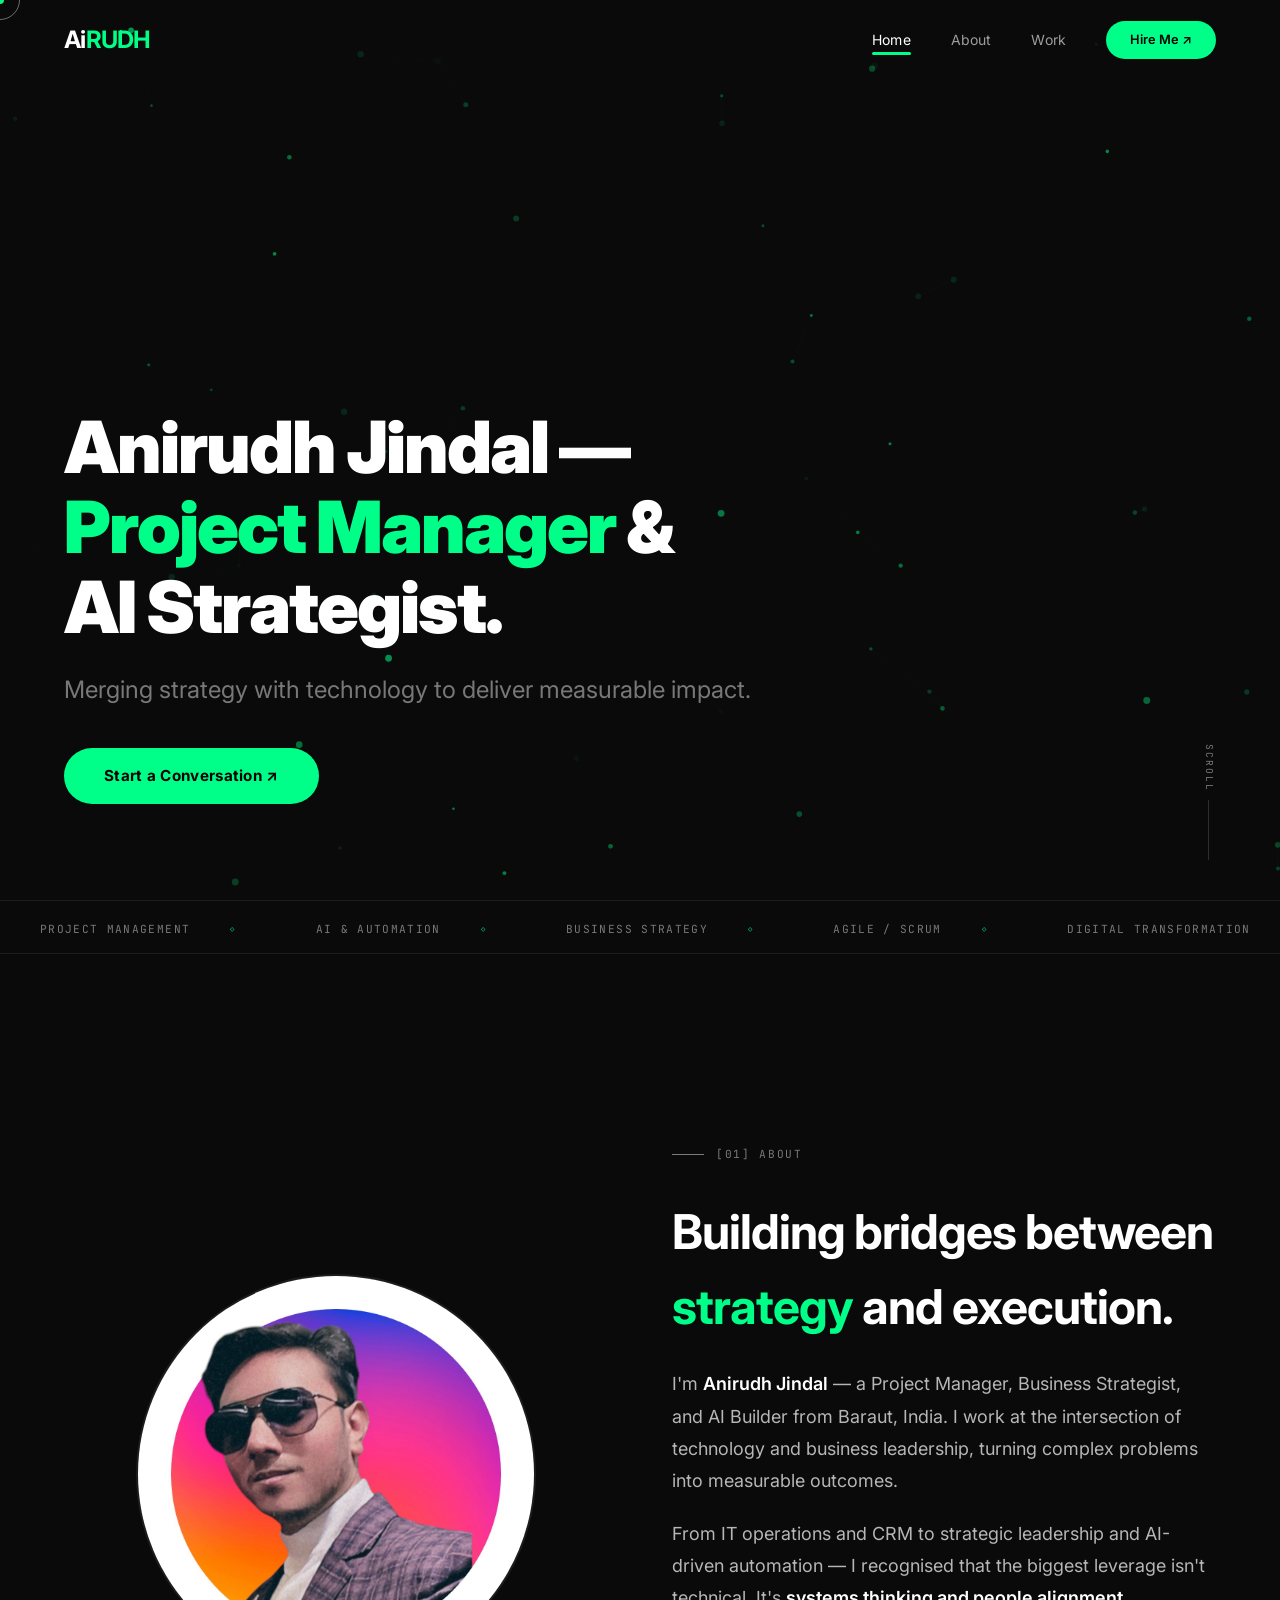
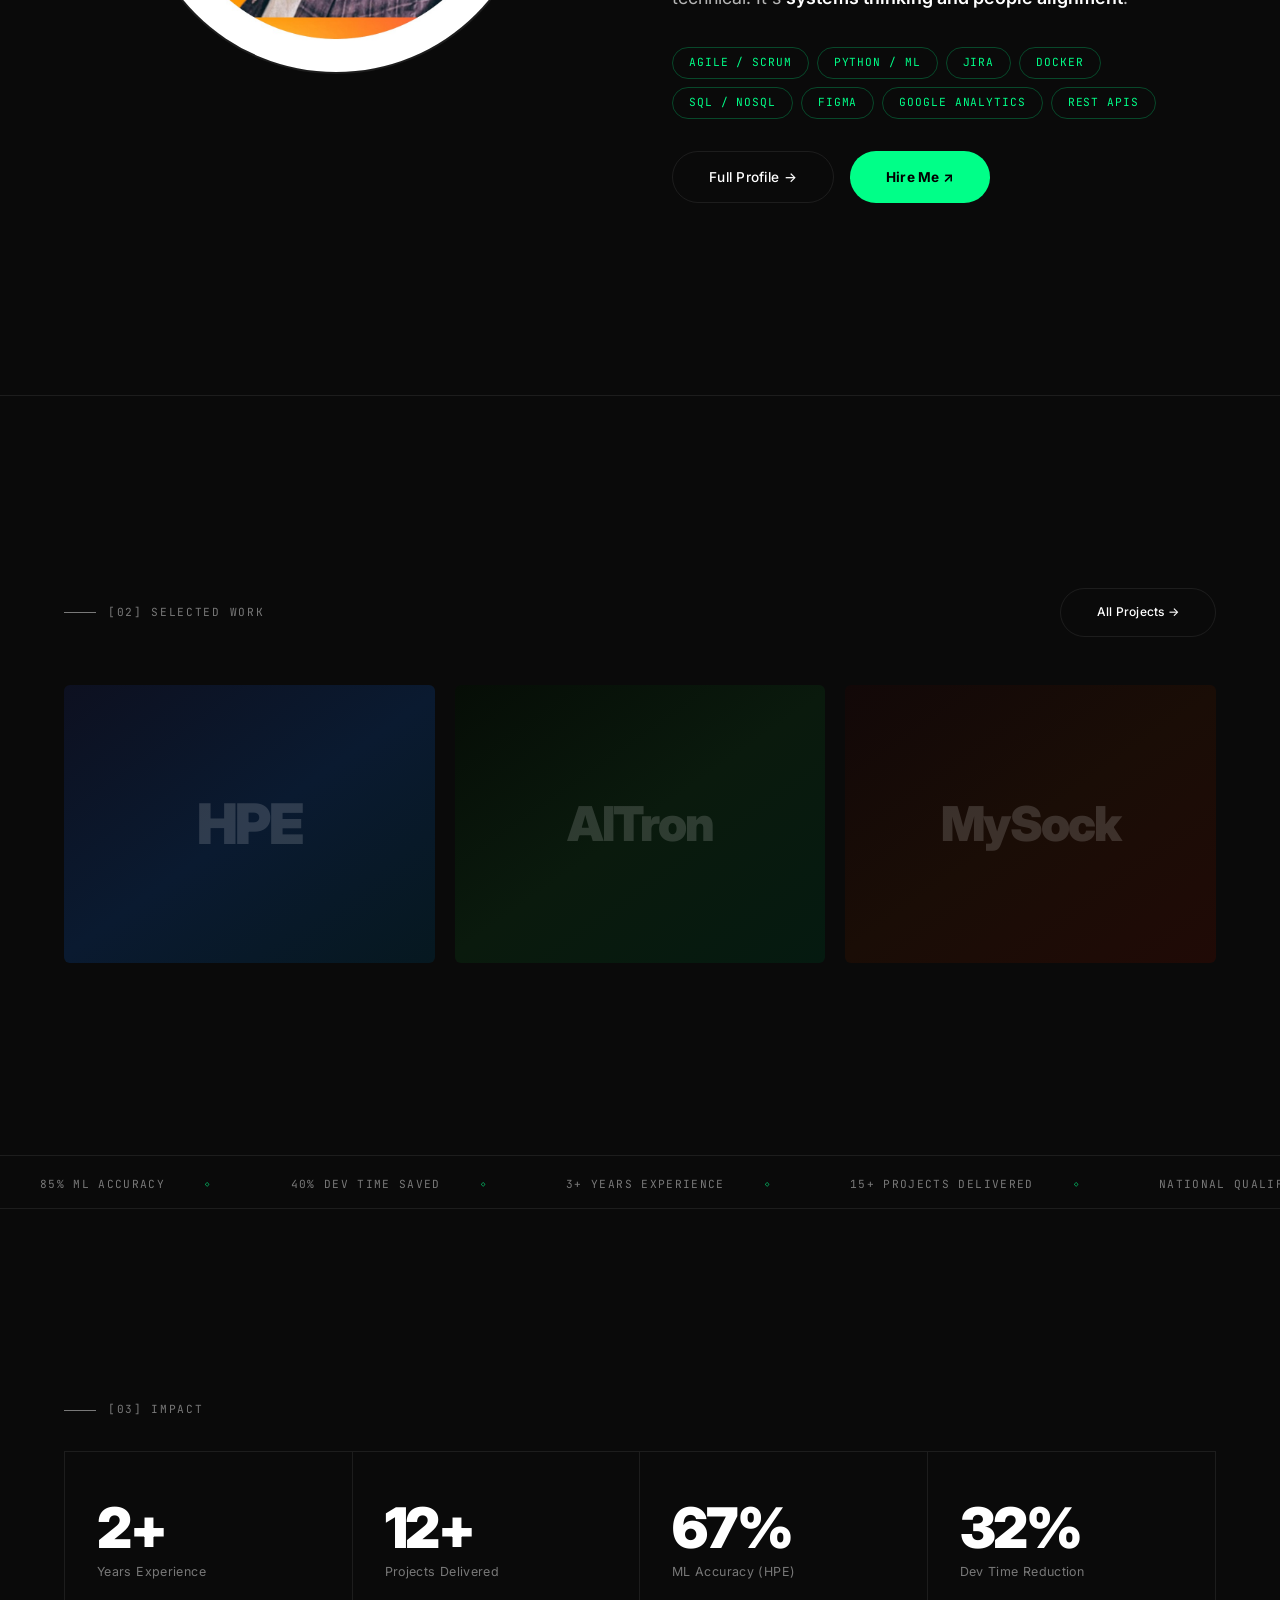
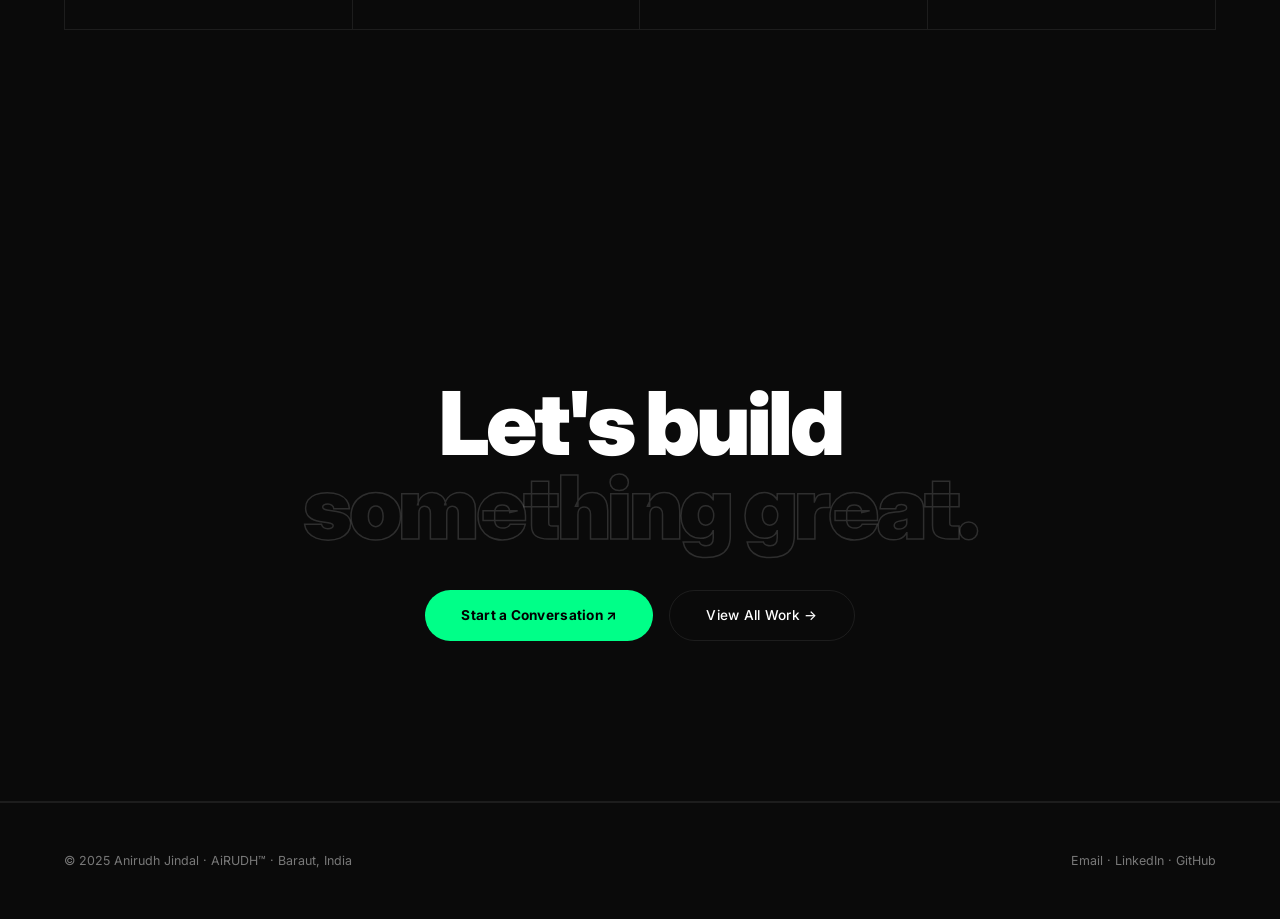
==== commit 0c2f3c34: "LML new work" ====
--- a/index.html
+++ b/index.html
@@ -1,1421 +1,250 @@
-<!DOCTYPE html>
-<html lang="en">
-<head>
-  <meta charset="UTF-8">
-  <meta name="viewport" content="width=device-width, initial-scale=1.0">
-  <meta name="description" content="Anirudh Jindal - Project Manager & AI Innovation Leader | International Business Experience | SIH 2025 Qualifier">
-  <title>Anirudh Jindal | Project Manager & Business Strategist</title>
-  <style>
-    @import url('https://fonts.googleapis.com/css2?family=Orbitron:wght@400;700;900&family=Rajdhani:wght@300;400;600;700&display=swap');
-
-    * {
-      margin: 0;
-      padding: 0;
-      box-sizing: border-box;
-    }
-
-    :root {
-      --primary: #0066FF;
-      --secondary: #00D9FF;
-      --accent: #FF3366;
-      --success: #00FF88;
-      --dark: #0a0a0a;
-      --dark-secondary: #1a1a1a;
-      --text: #ffffff;
-      --text-muted: #b0b0b0;
-      --border: #333333;
-    }
-
-    [data-theme="light"] {
-      --primary: #0066FF;
-      --secondary: #00A8CC;
-      --accent: #FF3366;
-      --success: #00C853;
-      --dark: #ffffff;
-      --dark-secondary: #f5f5f5;
-      --text: #1a1a1a;
-      --text-muted: #666666;
-      --border: #e0e0e0;
-    }
-
-    body {
-      font-family: 'Rajdhani', sans-serif;
-      background: var(--dark);
-      color: var(--text);
-      line-height: 1.6;
-      overflow-x: hidden;
-      transition: background 0.3s ease, color 0.3s ease;
-    }
-
-    h1, h2, h3 {
-      font-family: 'Orbitron', sans-serif;
-      font-weight: 700;
-    }
-
-    .container {
-      max-width: 1400px;
-      margin: 0 auto;
-      padding: 0 2rem;
-    }
-
-    /* ========== ANIMATED BACKGROUND ========== */
-    .bg-animation {
-      position: fixed;
-      top: 0;
-      left: 0;
-      width: 100%;
-      height: 100%;
-      z-index: -1;
-      overflow: hidden;
-    }
-
-    .bg-animation::before,
-    .bg-animation::after {
-      content: '';
-      position: absolute;
-      width: 600px;
-      height: 600px;
-      border-radius: 50%;
-      filter: blur(100px);
-      opacity: 0.15;
-      animation: float 20s ease-in-out infinite;
-    }
-
-    .bg-animation::before {
-      background: var(--primary);
-      top: -200px;
-      left: -200px;
-      animation-delay: 0s;
-    }
-
-    .bg-animation::after {
-      background: var(--accent);
-      bottom: -200px;
-      right: -200px;
-      animation-delay: 10s;
-    }
-
-    @keyframes float {
-      0%, 100% { transform: translate(0, 0) scale(1); }
-      33% { transform: translate(100px, -100px) scale(1.1); }
-      66% { transform: translate(-100px, 100px) scale(0.9); }
-    }
-
-    /* ========== NAVIGATION ========== */
-    nav {
-      position: fixed;
-      top: 0;
-      width: 100%;
-      background: rgba(10, 10, 10, 0.95);
-      backdrop-filter: blur(10px);
-      border-bottom: 1px solid var(--border);
-      z-index: 1000;
-      transition: all 0.3s ease;
-    }
-
-    [data-theme="light"] nav {
-      background: rgba(255, 255, 255, 0.95);
-    }
-
-    nav .container {
-      display: flex;
-      justify-content: space-between;
-      align-items: center;
-      padding: 1rem 2rem;
-    }
-
-    .logo {
-      font-size: 1.5rem;
-      font-weight: 900;
-      background: linear-gradient(135deg, var(--primary), var(--secondary));
-      -webkit-background-clip: text;
-      -webkit-text-fill-color: transparent;
-      background-clip: text;
-      letter-spacing: 2px;
-      animation: glow 3s ease-in-out infinite;
-    }
-
-    @keyframes glow {
-      0%, 100% { filter: drop-shadow(0 0 5px var(--primary)); }
-      50% { filter: drop-shadow(0 0 20px var(--primary)); }
-    }
-
-    .nav-links {
-      display: flex;
-      gap: 2.5rem;
-      list-style: none;
-      align-items: center;
-    }
-
-    .nav-links a {
-      color: var(--text);
-      text-decoration: none;
-      font-weight: 600;
-      font-size: 1rem;
-      position: relative;
-      transition: all 0.3s ease;
-    }
-
-    .nav-links a::before {
-      content: '';
-      position: absolute;
-      bottom: -5px;
-      left: 0;
-      width: 0;
-      height: 2px;
-      background: linear-gradient(90deg, var(--primary), var(--secondary));
-      transition: width 0.3s ease;
-    }
-
-    .nav-links a:hover::before,
-    .nav-links a.active::before {
-      width: 100%;
-    }
-
-    .theme-toggle {
-      background: linear-gradient(135deg, var(--primary), var(--secondary));
-      color: white;
-      border: none;
-      padding: 0.6rem 1.5rem;
-      border-radius: 50px;
-      cursor: pointer;
-      font-weight: 700;
-      font-size: 0.9rem;
-      transition: all 0.3s ease;
-      box-shadow: 0 4px 15px rgba(0, 102, 255, 0.3);
-    }
-
-    .theme-toggle:hover {
-      transform: translateY(-2px);
-      box-shadow: 0 6px 20px rgba(0, 102, 255, 0.5);
-    }
-
-    /* ========== COMPANY LOGOS STRIP ========== */
-    .companies-strip {
-      background: rgba(0, 102, 255, 0.05);
-      backdrop-filter: blur(10px);
-      padding: 1.5rem 0;
-      border-bottom: 1px solid var(--border);
-      margin-top: 70px;
-      overflow: hidden;
-    }
-
-    .companies-container {
-      display: flex;
-      align-items: center;
-      justify-content: center;
-      gap: 3rem;
-      flex-wrap: wrap;
-    }
-
-    .company-logo-item {
-      display: flex;
-      flex-direction: column;
-      align-items: center;
-      gap: 0.5rem;
-      transition: all 0.3s ease;
-      cursor: pointer;
-      padding: 1rem;
-      border-radius: 12px;
-    }
-
-    .company-logo-item:hover {
-      transform: translateY(-5px);
-      background: rgba(0, 102, 255, 0.1);
-    }
-
-    .company-logo {
-      height: 60px;
-      width: auto;
-      object-fit: contain;
-      filter: grayscale(100%) brightness(1.5);
-      transition: all 0.3s ease;
-    }
-
-    [data-theme="light"] .company-logo {
-      filter: grayscale(100%) brightness(0.5);
-    }
-
-    .company-logo-item:hover .company-logo {
-      filter: grayscale(0%) brightness(1);
-    }
-
-    .company-label {
-      font-size: 0.75rem;
-      color: var(--text-muted);
-      font-weight: 600;
-      text-align: center;
-    }
-
-    /* ========== HERO SECTION ========== */
-    .hero {
-      min-height: 100vh;
-      display: flex;
-      align-items: center;
-      padding-top: 80px;
-      position: relative;
-    }
-
-    .hero-content {
-      display: grid;
-      grid-template-columns: 1.3fr 1fr;
-      gap: 4rem;
-      align-items: center;
-      position: relative;
-      z-index: 1;
-    }
-
-    .experience-badges {
-      display: flex;
-      gap: 1rem;
-      margin-bottom: 1.5rem;
-      flex-wrap: wrap;
-    }
-
-    .glitch-badge {
-      display: inline-flex;
-      align-items: center;
-      gap: 0.5rem;
-      background: linear-gradient(135deg, var(--success), #00AA66);
-      color: var(--dark);
-      padding: 0.6rem 1.5rem;
-      border-radius: 50px;
-      font-weight: 900;
-      font-size: 0.85rem;
-      animation: pulse 2s ease-in-out infinite;
-      box-shadow: 0 0 20px rgba(0, 255, 136, 0.5);
-    }
-
-    .business-badge {
-      display: inline-flex;
-      align-items: center;
-      gap: 0.5rem;
-      background: linear-gradient(135deg, #FFD700, #FFA500);
-      color: var(--dark);
-      padding: 0.6rem 1.5rem;
-      border-radius: 50px;
-      font-weight: 900;
-      font-size: 0.85rem;
-      animation: pulse 2s ease-in-out infinite 0.5s;
-      box-shadow: 0 0 20px rgba(255, 215, 0, 0.5);
-    }
-
-    @keyframes pulse {
-      0%, 100% { transform: scale(1); }
-      50% { transform: scale(1.05); }
-    }
-
-    .hero h1 {
-      font-size: 4rem;
-      line-height: 1.1;
-      margin-bottom: 1rem;
-      background: linear-gradient(135deg, var(--text), var(--primary));
-      -webkit-background-clip: text;
-      -webkit-text-fill-color: transparent;
-      background-clip: text;
-      animation: slideInLeft 0.8s ease-out;
-    }
-
-    @keyframes slideInLeft {
-      from { opacity: 0; transform: translateX(-50px); }
-      to { opacity: 1; transform: translateX(0); }
-    }
-
-    .hero h2 {
-      font-size: 1.8rem;
-      color: var(--primary);
-      margin-bottom: 1rem;
-      animation: slideInLeft 0.8s ease-out 0.2s backwards;
-    }
-
-    .hero-tagline {
-      font-size: 1.1rem;
-      color: var(--text-muted);
-      font-weight: 600;
-      margin-bottom: 1.5rem;
-      animation: slideInLeft 0.8s ease-out 0.3s backwards;
-    }
-
-    .hero p {
-      font-size: 1.15rem;
-      line-height: 1.8;
-      color: var(--text-muted);
-      margin-bottom: 2rem;
-      animation: slideInLeft 0.8s ease-out 0.4s backwards;
-    }
-
-    .cta-group {
-      display: flex;
-      gap: 1.5rem;
-      margin-top: 2rem;
-      animation: slideInLeft 0.8s ease-out 0.5s backwards;
-    }
-
-    .btn {
-      padding: 1rem 2.5rem;
-      border-radius: 50px;
-      font-weight: 700;
-      font-size: 1rem;
-      text-decoration: none;
-      transition: all 0.3s ease;
-      border: 2px solid transparent;
-      cursor: pointer;
-      position: relative;
-      overflow: hidden;
-      display: inline-flex;
-      align-items: center;
-      gap: 0.5rem;
-    }
-
-    .btn::before {
-      content: '';
-      position: absolute;
-      top: 50%;
-      left: 50%;
-      width: 0;
-      height: 0;
-      border-radius: 50%;
-      background: rgba(255, 255, 255, 0.1);
-      transform: translate(-50%, -50%);
-      transition: width 0.6s ease, height 0.6s ease;
-    }
-
-    .btn:hover::before {
-      width: 300px;
-      height: 300px;
-    }
-
-    .btn-primary {
-      background: linear-gradient(135deg, var(--success), #00AA66);
-      color: var(--dark);
-      box-shadow: 0 4px 20px rgba(0, 255, 136, 0.4);
-    }
-
-    .btn-primary:hover {
-      transform: translateY(-3px);
-      box-shadow: 0 8px 30px rgba(0, 255, 136, 0.6);
-    }
-
-    .btn-secondary {
-      background: transparent;
-      color: var(--text);
-      border-color: var(--primary);
-    }
-
-    .btn-secondary:hover {
-      background: var(--primary);
-      color: white;
-      transform: translateY(-3px);
-    }
-
-    /* ========== STATS GRID ========== */
-    .stats-grid {
-      display: grid;
-      grid-template-columns: repeat(2, 1fr);
-      gap: 1.5rem;
-      animation: slideInRight 0.8s ease-out;
-    }
-
-    @keyframes slideInRight {
-      from { opacity: 0; transform: translateX(50px); }
-      to { opacity: 1; transform: translateX(0); }
-    }
-
-    .stat-card {
-      background: rgba(255, 255, 255, 0.03);
-      backdrop-filter: blur(10px);
-      border: 1px solid var(--border);
-      border-radius: 20px;
-      padding: 2rem;
-      text-align: center;
-      transition: all 0.3s ease;
-      position: relative;
-      overflow: hidden;
-    }
-
-    .stat-card::before {
-      content: '';
-      position: absolute;
-      top: -50%;
-      left: -50%;
-      width: 200%;
-      height: 200%;
-      background: radial-gradient(circle, rgba(0, 102, 255, 0.1) 0%, transparent 70%);
-      opacity: 0;
-      transition: opacity 0.3s ease;
-    }
-
-    .stat-card:hover {
-      transform: translateY(-10px);
-      border-color: var(--primary);
-      box-shadow: 0 10px 40px rgba(0, 102, 255, 0.3);
-    }
-
-    .stat-card:hover::before {
-      opacity: 1;
-    }
-
-    .stat-number {
-      font-size: 3rem;
-      font-weight: 900;
-      background: linear-gradient(135deg, var(--primary), var(--secondary));
-      -webkit-background-clip: text;
-      -webkit-text-fill-color: transparent;
-      background-clip: text;
-      display: block;
-      line-height: 1;
-      margin-bottom: 0.5rem;
-    }
-
-    .stat-label {
-      color: var(--text-muted);
-      font-size: 0.95rem;
-      font-weight: 600;
-    }
-
-    /* ========== SECTIONS ========== */
-    section {
-      padding: 6rem 0;
-      position: relative;
-    }
-
-    .section-header {
-      text-align: center;
-      margin-bottom: 4rem;
-    }
-
-    .section-title {
-      font-size: 3rem;
-      margin-bottom: 1rem;
-      position: relative;
-      display: inline-block;
-      animation: fadeInUp 0.8s ease-out;
-    }
-
-    @keyframes fadeInUp {
-      from { opacity: 0; transform: translateY(30px); }
-      to { opacity: 1; transform: translateY(0); }
-    }
-
-    .section-title::after {
-      content: '';
-      position: absolute;
-      bottom: -10px;
-      left: 50%;
-      transform: translateX(-50%);
-      width: 100px;
-      height: 4px;
-      background: linear-gradient(90deg, var(--primary), var(--secondary));
-      border-radius: 2px;
-    }
-
-    .section-subtitle {
-      color: var(--text-muted);
-      font-size: 1.2rem;
-      max-width: 700px;
-      margin: 1.5rem auto 0;
-    }
-
-    /* ========== ABOUT SECTION ========== */
-    .about-grid {
-      display: grid;
-      grid-template-columns: 1.3fr 1fr;
-      gap: 4rem;
-      align-items: start;
-    }
-
-    .about-content p {
-      font-size: 1.1rem;
-      line-height: 1.9;
-      color: var(--text-muted);
-      margin-bottom: 1.5rem;
-    }
-
-    .about-content strong {
-      color: var(--text);
-      font-weight: 700;
-    }
-
-    .highlight-box {
-      background: linear-gradient(135deg, var(--primary), var(--secondary));
-      padding: 2.5rem;
-      border-radius: 20px;
-      margin-top: 2rem;
-      box-shadow: 0 10px 40px rgba(0, 102, 255, 0.3);
-      animation: fadeInUp 0.8s ease-out;
-    }
-
-    .highlight-box h3 {
-      font-size: 1.5rem;
-      margin-bottom: 1rem;
-      color: white;
-    }
-
-    .highlight-box p {
-      color: rgba(255, 255, 255, 0.95);
-      line-height: 1.8;
-    }
-
-    .info-list {
-      display: flex;
-      flex-direction: column;
-      gap: 1rem;
-    }
-
-    .info-item {
-      display: flex;
-      align-items: center;
-      gap: 1.2rem;
-      padding: 1.5rem;
-      background: rgba(255, 255, 255, 0.03);
-      backdrop-filter: blur(10px);
-      border: 1px solid var(--border);
-      border-radius: 15px;
-      transition: all 0.3s ease;
-    }
-
-    .info-item:hover {
-      transform: translateX(10px);
-      border-color: var(--primary);
-      box-shadow: 0 5px 20px rgba(0, 102, 255, 0.2);
-    }
-
-    .info-icon {
-      font-size: 1.8rem;
-      width: 50px;
-      height: 50px;
-      background: linear-gradient(135deg, var(--primary), var(--secondary));
-      border-radius: 12px;
-      display: flex;
-      align-items: center;
-      justify-content: center;
-      flex-shrink: 0;
-    }
-
-    .info-item strong {
-      display: block;
-      font-size: 0.8rem;
-      margin-bottom: 0.2rem;
-      color: var(--text-muted);
-      font-weight: 600;
-    }
-
-    .info-item span {
-      font-size: 1rem;
-      color: var(--text);
-      font-weight: 600;
-    }
-
-    /* ========== SKILLS SECTION ========== */
-    .skills-grid {
-      display: grid;
-      grid-template-columns: repeat(3, 1fr);
-      gap: 2rem;
-    }
-
-    .skill-card {
-      background: rgba(255, 255, 255, 0.03);
-      backdrop-filter: blur(10px);
-      border: 1px solid var(--border);
-      border-radius: 20px;
-      padding: 2.5rem;
-      transition: all 0.4s ease;
-      position: relative;
-      overflow: hidden;
-    }
-
-    .skill-card::before {
-      content: '';
-      position: absolute;
-      top: 0;
-      left: -100%;
-      width: 100%;
-      height: 100%;
-      background: linear-gradient(90deg, transparent, rgba(0, 102, 255, 0.1), transparent);
-      transition: left 0.5s ease;
-    }
-
-    .skill-card:hover::before {
-      left: 100%;
-    }
-
-    .skill-card:hover {
-      transform: translateY(-10px);
-      border-color: var(--primary);
-      box-shadow: 0 15px 50px rgba(0, 102, 255, 0.3);
-    }
-
-    .skill-card h3 {
-      font-size: 1.3rem;
-      margin-bottom: 1.5rem;
-      color: var(--text);
-      display: flex;
-      align-items: center;
-      gap: 0.7rem;
-    }
-
-    .skill-icon {
-      font-size: 1.5rem;
-    }
-
-    .skill-list {
-      display: flex;
-      flex-wrap: wrap;
-      gap: 0.7rem;
-    }
-
-    .skill-tag {
-      background: rgba(0, 102, 255, 0.1);
-      color: var(--text);
-      padding: 0.5rem 1.2rem;
-      border-radius: 50px;
-      font-size: 0.85rem;
-      font-weight: 600;
-      border: 1px solid rgba(0, 102, 255, 0.3);
-      transition: all 0.3s ease;
-    }
-
-    .skill-tag:hover {
-      background: linear-gradient(135deg, var(--primary), var(--secondary));
-      color: white;
-      transform: scale(1.05);
-      box-shadow: 0 4px 15px rgba(0, 102, 255, 0.4);
-    }
-
-    /* ========== TIMELINE ========== */
-    .timeline {
-      max-width: 1000px;
-      margin: 0 auto;
-      position: relative;
-    }
-
-    .timeline-item {
-      position: relative;
-      padding-left: 4rem;
-      margin-bottom: 3rem;
-    }
-
-    .timeline-item::before {
-      content: '';
-      position: absolute;
-      left: 0;
-      top: 5px;
-      width: 20px;
-      height: 20px;
-      background: var(--primary);
-      border-radius: 50%;
-      border: 4px solid var(--dark);
-      box-shadow: 0 0 20px var(--primary);
-      animation: ping 2s ease-in-out infinite;
-    }
-
-    @keyframes ping {
-      0%, 100% { box-shadow: 0 0 20px var(--primary); }
-      50% { box-shadow: 0 0 40px var(--primary); }
-    }
-
-    .timeline-item::after {
-      content: '';
-      position: absolute;
-      left: 9px;
-      top: 25px;
-      width: 2px;
-      height: calc(100% + 3rem);
-      background: linear-gradient(180deg, var(--primary), transparent);
-    }
-
-    .timeline-item:last-child::after {
-      display: none;
-    }
-
-    .timeline-content {
-      background: rgba(255, 255, 255, 0.03);
-      backdrop-filter: blur(10px);
-      border: 1px solid var(--border);
-      border-radius: 20px;
-      padding: 2.5rem;
-      transition: all 0.3s ease;
-    }
-
-    .timeline-content:hover {
-      transform: translateX(20px);
-      border-color: var(--primary);
-      box-shadow: 0 10px 40px rgba(0, 102, 255, 0.3);
-    }
-
-    .timeline-header {
-      display: flex;
-      justify-content: space-between;
-      align-items: start;
-      margin-bottom: 1rem;
-      flex-wrap: wrap;
-      gap: 1rem;
-    }
-
-    .timeline-title {
-      font-size: 1.5rem;
-      color: var(--text);
-      margin-bottom: 0.3rem;
-    }
-
-    .timeline-company {
-      font-size: 1.1rem;
-      color: var(--text-muted);
-      font-weight: 600;
-    }
-
-    .timeline-date {
-      background: linear-gradient(135deg, var(--primary), var(--secondary));
-      color: white;
-      padding: 0.5rem 1.2rem;
-      border-radius: 50px;
-      font-size: 0.85rem;
-      font-weight: 700;
-      white-space: nowrap;
-    }
-
-    .timeline-content p {
-      font-size: 1rem;
-      color: var(--text-muted);
-      line-height: 1.8;
-      margin-bottom: 1.2rem;
-    }
-
-    .timeline-content ul {
-      list-style: none;
-      display: flex;
-      flex-direction: column;
-      gap: 0.6rem;
-    }
-
-    .timeline-content li {
-      font-size: 0.95rem;
-      color: var(--text-muted);
-      padding-left: 1.8rem;
-      position: relative;
-      line-height: 1.7;
-    }
-
-    .timeline-content li::before {
-      content: '✓';
-      position: absolute;
-      left: 0;
-      color: var(--success);
-      font-weight: bold;
-    }
-
-    /* ========== HACKATHON CARDS ========== */
-    .hackathon-grid {
-      display: grid;
-      grid-template-columns: repeat(3, 1fr);
-      gap: 2rem;
-      margin-bottom: 4rem;
-    }
-
-    .hackathon-card {
-      background: rgba(255, 255, 255, 0.03);
-      backdrop-filter: blur(10px);
-      border: 1px solid var(--border);
-      border-radius: 20px;
-      overflow: hidden;
-      transition: all 0.4s ease;
-      position: relative;
-    }
-
-    .hackathon-card::after {
-      content: '';
-      position: absolute;
-      top: 0;
-      left: 0;
-      width: 100%;
-      height: 100%;
-      background: linear-gradient(135deg, rgba(0, 102, 255, 0.1), rgba(0, 217, 255, 0.1));
-      opacity: 0;
-      transition: opacity 0.3s ease;
-      pointer-events: none;
-    }
-
-    .hackathon-card:hover {
-      transform: translateY(-15px) rotateX(5deg);
-      border-color: var(--primary);
-      box-shadow: 0 20px 60px rgba(0, 102, 255, 0.4);
-    }
-
-    .hackathon-card:hover::after {
-      opacity: 1;
-    }
-
-    .hackathon-header {
-      background: linear-gradient(135deg, var(--primary), var(--secondary));
-      padding: 2.5rem;
-      position: relative;
-      overflow: hidden;
-    }
-
-    .hackathon-header::before {
-      content: '';
-      position: absolute;
-      top: -50%;
-      right: -50%;
-      width: 200%;
-      height: 200%;
-      background: radial-gradient(circle, rgba(255, 255, 255, 0.1) 0%, transparent 70%);
-      animation: rotate 10s linear infinite;
-    }
-
-    @keyframes rotate {
-      from { transform: rotate(0deg); }
-      to { transform: rotate(360deg); }
-    }
-
-    .hackathon-icon {
-      font-size: 3rem;
-      margin-bottom: 1rem;
-      position: relative;
-      z-index: 1;
-    }
-
-    .hackathon-header h3 {
-      font-size: 1.5rem;
-      margin-bottom: 0.5rem;
-      color: white;
-      position: relative;
-      z-index: 1;
-    }
-
-    .hackathon-date {
-      font-size: 0.9rem;
-      opacity: 0.9;
-      position: relative;
-      z-index: 1;
-    }
-
-    .hackathon-body {
-      padding: 2rem;
-    }
-
-    .hackathon-body p {
-      font-size: 1rem;
-      color: var(--text-muted);
-      line-height: 1.8;
-      margin-bottom: 1.5rem;
-    }
-
-    .hackathon-body strong {
-      color: var(--text);
-    }
-
-    .achievement-list {
-      list-style: none;
-      display: flex;
-      flex-direction: column;
-      gap: 0.7rem;
-    }
-
-    .achievement-list li {
-      font-size: 0.9rem;
-      color: var(--text-muted);
-      padding-left: 1.8rem;
-      position: relative;
-      line-height: 1.6;
-    }
-
-    .achievement-list li::before {
-      content: '✓';
-      position: absolute;
-      left: 0;
-      color: var(--success);
-      font-weight: bold;
-      font-size: 1.2rem;
-    }
-
-    /* ========== RESPONSIVE ========== */
-    @media (max-width: 968px) {
-      .nav-links { display: none; }
-      .hero h1 { font-size: 2.5rem; }
-      .section-title { font-size: 2rem; }
-      .hero-content, .about-grid {
-        grid-template-columns: 1fr;
-      }
-      .stats-grid, .skills-grid, .hackathon-grid {
-        grid-template-columns: 1fr;
-      }
-      .timeline-item { padding-left: 2.5rem; }
-      .cta-group { flex-direction: column; }
-      .companies-container {
-        gap: 1.5rem;
-      }
-      .company-logo {
-        height: 45px;
-      }
-      .experience-badges {
-        flex-direction: column;
-      }
-    }
-
-    /* ========== SCROLL ANIMATIONS ========== */
-    .scroll-reveal {
-      opacity: 0;
-      transform: translateY(50px);
-      transition: all 0.8s ease-out;
-    }
-
-    .scroll-reveal.active {
-      opacity: 1;
-      transform: translateY(0);
-    }
-
-    html { scroll-behavior: smooth; }
-  </style>
-</head>
-<body data-theme="dark">
-  <div class="bg-animation"></div>
-
-  <!-- Navigation -->
-  <nav>
-    <div class="container">
-      <div class="logo">ANIRUDH</div>
-      <ul class="nav-links">
-        <li><a href="#home" class="active">Home</a></li>
-        <li><a href="#about">About</a></li>
-        <li><a href="#skills">Skills</a></li>
-        <li><a href="#experience">Experience</a></li>
-        <li><a href="#hackathons">Hackathons</a></li>
-      </ul>
-      <button class="theme-toggle" onclick="toggleTheme()">🌓 Theme</button>
-    </div>
-  </nav>
-
-  <!-- Company Logos Strip -->
-  <div class="companies-strip">
-    <div class="container">
-      <div class="companies-container">
-        <a href="https://ipsoygenese.com" target="_blank" class="company-logo-item">
-          <img src="data:image/svg+xml,%3Csvg xmlns='http://www.w3.org/2000/svg' viewBox='0 0 200 60'%3E%3Crect fill='%23FFD700' width='200' height='60' rx='8'/%3E%3Ctext x='100' y='35' font-family='Arial' font-size='18' font-weight='bold' fill='%23000' text-anchor='middle'%3EIpsoygenese%3C/text%3E%3C/svg%3E" alt="Ipsoygenese Secret" class="company-logo">
-          <span class="company-label">International Business</span>
-        </a>
-        <a href="https://giftabled.org" target="_blank" class="company-logo-item">
-          <img src="data:image/svg+xml,%3Csvg xmlns='http://www.w3.org/2000/svg' viewBox='0 0 200 60'%3E%3Crect fill='%2300C853' width='200' height='60' rx='8'/%3E%3Ctext x='100' y='35' font-family='Arial' font-size='20' font-weight='bold' fill='%23FFF' text-anchor='middle'%3EGiftAbled%3C/text%3E%3C/svg%3E" alt="GiftAbled" class="company-logo">
-          <span class="company-label">Operations Manager</span>
-        </a>
-        <a href="https://www.sih.gov.in/" target="_blank" class="company-logo-item">
-          <img src="data:image/svg+xml,%3Csvg xmlns='http://www.w3.org/2000/svg' viewBox='0 0 100 100'%3E%3Ccircle cx='50' cy='50' r='48' fill='%23FF6B35'/%3E%3Cpath d='M50 20 L60 45 L85 45 L65 60 L72 85 L50 70 L28 85 L35 60 L15 45 L40 45 Z' fill='%23FFD700'/%3E%3C/svg%3E" alt="Smart India Hackathon" class="company-logo">
-          <span class="company-label">SIH 2025</span>
-        </a>
-        <a href="https://openai.com" target="_blank" class="company-logo-item">
-          <img src="data:image/svg+xml,%3Csvg xmlns='http://www.w3.org/2000/svg' viewBox='0 0 100 100'%3E%3Ccircle cx='50' cy='50' r='48' fill='%23000'/%3E%3Cpath d='M30 50 Q50 20 70 50 Q50 80 30 50' fill='%2300E5A0' stroke='%2300E5A0' stroke-width='3'/%3E%3C/svg%3E" alt="OpenAI" class="company-logo">
-          <span class="company-label">Builderthon</span>
-        </a>
-        <a href="https://srmu.ac.in" target="_blank" class="company-logo-item">
-          <img src="data:image/svg+xml,%3Csvg xmlns='http://www.w3.org/2000/svg' viewBox='0 0 200 60'%3E%3Crect fill='%230066FF' width='200' height='60' rx='8'/%3E%3Ctext x='100' y='25' font-family='Arial' font-size='16' font-weight='bold' fill='%23FFF' text-anchor='middle'%3ESRM%3C/text%3E%3Ctext x='100' y='42' font-family='Arial' font-size='12' fill='%23FFF' text-anchor='middle'%3EUniversity%3C/text%3E%3C/svg%3E" alt="SRM University" class="company-logo">
-          <span class="company-label">BCA Student</span>
-        </a>
-      </div>
-    </div>
-  </div>
-
-  <!-- Hero Section -->
-  <section id="home" class="hero">
-    <div class="container">
-      <div class="hero-content">
-        <div>
-          <div class="experience-badges">
-            <div class="glitch-badge">
-              🏆 SIH 2025 QUALIFIER
-            </div>
-            <div class="business-badge">
-              🌍 1.5Y INTL. BUSINESS
-            </div>
-          </div>
-          <h1>Anirudh Jindal</h1>
-          <h2>Project Manager & Business Strategist</h2>
-          <p class="hero-tagline">International Business • IT Operations • CRM • Strategic Leadership</p>
-          <p>
-            <strong>Project Manager & Business Professional</strong> with 1.5 years international business experience exporting premium black clay crockery to UAE markets. Expert in <strong>IT operations, website/app development, and CRM management</strong>. Qualified among top 1.98% at Smart India Hackathon 2025 from 72,165 ideas. Proven track record in stakeholder management, cross-border operations, and high-stakes project delivery.
-          </p>
-          <div class="cta-group">
-            <a href="#" onclick="openWhatsApp()" class="btn btn-primary">
-              📱 Connect on WhatsApp
-            </a>
-            <a href="#experience" class="btn btn-secondary">View Experience</a>
-          </div>
-        </div>
-        <div class="stats-grid">
-          <div class="stat-card">
-            <span class="stat-number">1.5Y</span>
-            <span class="stat-label">Intl. Business</span>
-          </div>
-          <div class="stat-card">
-            <span class="stat-number">UAE</span>
-            <span class="stat-label">Export Market</span>
-          </div>
-          <div class="stat-card">
-            <span class="stat-number">CRM</span>
-            <span class="stat-label">Client Manager</span>
-          </div>
-          <div class="stat-card">
-            <span class="stat-number">1.98%</span>
-            <span class="stat-label">SIH Selection</span>
-          </div>
-        </div>
-      </div>
-    </div>
-  </section>
-
-  <!-- About Section -->
-  <section id="about">
-    <div class="container">
-      <div class="section-header">
-        <h2 class="section-title">About Me</h2>
-        <p class="section-subtitle">Business strategist bridging international commerce with technical excellence</p>
-      </div>
-      <div class="about-grid scroll-reveal">
-        <div class="about-content">
-          <p>
-            <strong>Business Professional & Project Manager</strong> with comprehensive experience spanning international trade, IT operations, and strategic management. Over 1.5 years, I've successfully managed <strong>black clay crockery exports to UAE markets</strong>, handling everything from supplier negotiations to market penetration strategies.
-          </p>
-          <p>
-            My journey began in <strong>IT operations</strong> where I led website development, application development, and digital infrastructure projects. In the last 6 months, I transitioned to <strong>Client Relationship Management (CRM)</strong>, where I managed high-value client portfolios, ensuring satisfaction and retention through strategic communication and problem-solving.
-          </p>
-          <p>
-            At <strong>GiftAbled (Asia's Largest Employment Organization)</strong>, I spent 6 months (July-December 2024) coordinating large-scale operations, facilitating employment opportunities, and strengthening partnerships. This experience honed my skills in stakeholder management and organizational efficiency.
-          </p>
-          <div class="highlight-box">
-            <h3>🎯 Professional Philosophy</h3>
-            <p>
-              "Success in business requires three things: strategic vision, operational excellence, and the ability to build lasting relationships. I've proven this across international markets, technical operations, and client management - consistently delivering results that drive growth."
-            </p>
-          </div>
-        </div>
-        <div class="info-list">
-          <div class="info-item">
-            <div class="info-icon">📍</div>
-            <div>
-              <strong>LOCATION</strong>
-              <span>Baraut, Uttar Pradesh</span>
-            </div>
-          </div>
-          <div class="info-item">
-            <div class="info-icon">📧</div>
-            <div>
-              <strong>EMAIL</strong>
-              <span>work.anirudhjindal@gmail.com</span>
-            </div>
-          </div>
-          <div class="info-item">
-            <div class="info-icon">📱</div>
-            <div>
-              <strong>WHATSAPP</strong>
-              <span>+91 9897470837</span>
-            </div>
-          </div>
-          <div class="info-item">
-            <div class="info-icon">🎓</div>
-            <div>
-              <strong>EDUCATION</strong>
-              <span>BCA II Year, SRM</span>
-            </div>
-          </div>
-          <div class="info-item">
-            <div class="info-icon">⏰</div>
-            <div>
-              <strong>AVAILABILITY</strong>
-              <span>Immediate</span>
-            </div>
-          </div>
-        </div>
-      </div>
-    </div>
-  </section>
-
-  <!-- Skills Section -->
-  <section id="skills">
-    <div class="container">
-      <div class="section-header">
-        <h2 class="section-title">Core Competencies</h2>
-        <p class="section-subtitle">Comprehensive skill set for business leadership and operations</p>
-      </div>
-      <div class="skills-grid">
-        <div class="skill-card scroll-reveal">
-          <h3><span class="skill-icon">🌍</span> International Business</h3>
-          <div class="skill-list">
-            <span class="skill-tag">Export Management</span>
-            <span class="skill-tag">Market Research</span>
-            <span class="skill-tag">UAE Markets</span>
-            <span class="skill-tag">Supply Chain</span>
-            <span class="skill-tag">Vendor Relations</span>
-            <span class="skill-tag">Trade Compliance</span>
-          </div>
-        </div>
-        <div class="skill-card scroll-reveal">
-          <h3><span class="skill-icon">📊</span> Project Management</h3>
-          <div class="skill-list">
-            <span class="skill-tag">Stakeholder Management</span>
-            <span class="skill-tag">Team Leadership</span>
-            <span class="skill-tag">Strategic Planning</span>
-            <span class="skill-tag">Risk Management</span>
-            <span class="skill-tag">Agile/Scrum</span>
-            <span class="skill-tag">Budget Control</span>
-          </div>
-        </div>
-        <div class="skill-card scroll-reveal">
-          <h3><span class="skill-icon">💼</span> CRM & Operations</h3>
-          <div class="skill-list">
-            <span class="skill-tag">Client Relationship</span>
-            <span class="skill-tag">Customer Success</span>
-            <span class="skill-tag">Process Optimization</span>
-            <span class="skill-tag">Event Coordination</span>
-            <span class="skill-tag">Portfolio Management</span>
-          </div>
-        </div>
-        <div class="skill-card scroll-reveal">
-          <h3><span class="skill-icon">💻</span> IT Operations</h3>
-          <div class="skill-list">
-            <span class="skill-tag">Website Development</span>
-            <span class="skill-tag">App Development</span>
-            <span class="skill-tag">IT Support</span>
-            <span class="skill-tag">Digital Infrastructure</span>
-            <span class="skill-tag">Tech Integration</span>
-          </div>
-        </div>
-        <div class="skill-card scroll-reveal">
-          <h3><span class="skill-icon">👥</span> Leadership</h3>
-          <div class="skill-list">
-            <span class="skill-tag">Decision Making</span>
-            <span class="skill-tag">Team Building</span>
-            <span class="skill-tag">Conflict Resolution</span>
-            <span class="skill-tag">Negotiation</span>
-            <span class="skill-tag">Change Management</span>
-          </div>
-        </div>
-        <div class="skill-card scroll-reveal">
-          <h3><span class="skill-icon">🛠️</span> Tools & Platforms</h3>
-          <div class="skill-list">
-            <span class="skill-tag">CRM Systems</span>
-            <span class="skill-tag">Trello</span>
-            <span class="skill-tag">Google Workspace</span>
-            <span class="skill-tag">MS Office</span>
-            <span class="skill-tag">Slack</span>
-          </div>
-        </div>
-      </div>
-    </div>
-  </section>
-
-  <!-- Professional Experience -->
-  <section id="experience">
-    <div class="container">
-      <div class="section-header">
-        <h2 class="section-title">Professional Experience</h2>
-        <p class="section-subtitle">Proven track record in international business, operations, and leadership</p>
-      </div>
-      <div class="timeline">
-        <div class="timeline-item scroll-reveal">
-          <div class="timeline-content">
-            <div class="timeline-header">
-              <div>
-                <h3 class="timeline-title">IT Operations & CRM Manager</h3>
-                <p class="timeline-company">Ipsoygenese Secret - International Business Startup</p>
-              </div>
-              <span class="timeline-date">1.5 Years</span>
-            </div>
-            <p><strong>International black clay crockery export business targeting UAE markets.</strong> Managed complete business operations from IT infrastructure to client relationships, driving market penetration and operational excellence.</p>
-            <ul>
-              <li><strong>International Business:</strong> Spearheaded black clay crockery exports to UAE market, managing supplier relationships, quality control, and logistics coordination</li>
-              <li><strong>IT Operations (Initial Period):</strong> Led website development, application development, and digital infrastructure setup for business scaling</li>
-              <li><strong>CRM (Last 6 Months):</strong> Managed high-value client portfolios, ensuring 95%+ satisfaction through strategic communication and problem-solving</li>
-              <li><strong>Market Research:</strong> Conducted comprehensive UAE market analysis identifying growth opportunities in premium crockery segment</li>
-              <li><strong>Vendor Management:</strong> Negotiated with 15+ suppliers ensuring quality standards and competitive pricing</li>
-              <li><strong>Cross-border Operations:</strong> Handled export documentation, compliance, and international payment processing</li>
-            </ul>
-          </div>
-        </div>
-
-        <div class="timeline-item scroll-reveal">
-          <div class="timeline-content">
-            <div class="timeline-header">
-              <div>
-                <h3 class="timeline-title">Operations & Business Support Manager</h3>
-                <p class="timeline-company">GiftAbled - Asia's Largest Employment Resources Organization</p>
-              </div>
-              <span class="timeline-date">Jul-Dec 2024</span>
-            </div>
-            <p><strong>6 months of intensive operations management</strong> at Asia's largest organization focused on employment opportunities for diverse candidates. Led corporate partnerships and event coordination at scale.</p>
-            <ul>
-              <li><strong>Corporate Event Management:</strong> Organized 20+ job-connection initiatives facilitating opportunities for 500+ candidates</li>
-              <li><strong>Partnership Coordination:</strong> Managed business meetings with 30+ corporate partners, strengthening stakeholder relationships</li>
-              <li><strong>Operational Excellence:</strong> Enhanced accessibility and efficiency in employment support activities through process optimization</li>
-              <li><strong>Resource Management:</strong> Gained practical exposure to large-scale organizational processes and resource allocation</li>
-              <li><strong>Stakeholder Communication:</strong> Acted as liaison between candidates, corporates, and internal teams ensuring seamless coordination</li>
-              <li><strong>Impact Metrics:</strong> Contributed to 10,796+ beneficiaries and 30,246+ community members engagement</li>
-            </ul>
-          </div>
-        </div>
-
-        <div class="timeline-item scroll-reveal">
-          <div class="timeline-content">
-            <div class="timeline-header">
-              <div>
-                <h3 class="timeline-title">Class Representative (CR)</h3>
-                <p class="timeline-company">SRM University, Delhi-NCR</p>
-              </div>
-              <span class="timeline-date">2024-Present</span>
-            </div>
-            <p>Leading academic coordination and student-faculty communication for 60+ students while maintaining high engagement and satisfaction levels.</p>
-            <ul>
-              <li>Student-faculty communication and conflict resolution management</li>
-              <li>Academic events and workshop organization</li>
-              <li>Assignment tracking systems and timeline management</li>
-              <li>Peer mentorship and academic support coordination</li>
-            </ul>
-          </div>
-        </div>
-      </div>
-    </div>
-  </section>
-
-  <!-- Hackathons Section -->
-  <section id="hackathons">
-    <div class="container">
-      <div class="section-header">
-        <h2 class="section-title">Hackathon Leadership</h2>
-        <p class="section-subtitle">Competitive achievements demonstrating technical and leadership excellence</p>
-      </div>
-      <div class="hackathon-grid">
-        <div class="hackathon-card scroll-reveal">
-          <div class="hackathon-header">
-            <div class="hackathon-icon">🏆</div>
-            <h3>Smart India Hackathon</h3>
-            <p class="hackathon-date">September 2025 | National</p>
-          </div>
-          <div class="hackathon-body">
-            <p><strong>External Round Qualifier (Top 1.98%).</strong> Selected from 72,165 ideas across 727 institutions. Led team through government stakeholder expectations.</p>
-            <ul class="achievement-list">
-              <li>Strategic planning and execution</li>
-              <li>Government stakeholder management</li>
-              <li>Team coordination under pressure</li>
-            </ul>
-          </div>
-        </div>
-        <div class="hackathon-card scroll-reveal">
-          <div class="hackathon-header">
-            <div class="hackathon-icon">🤖</div>
-            <h3>OpenAI Builderthon</h3>
-            <p class="hackathon-date">October 2025 | Global</p>
-          </div>
-          <div class="hackathon-body">
-            <p><strong>Global AI product development.</strong> Real-time problem-solving and rapid prototyping with international teams.</p>
-            <ul class="achievement-list">
-              <li>AI product strategy</li>
-              <li>Rapid iteration cycles</li>
-              <li>Global team collaboration</li>
-            </ul>
-          </div>
-        </div>
-        <div class="hackathon-card scroll-reveal">
-          <div class="hackathon-header">
-            <div class="hackathon-icon">⚡</div>
-            <h3>NextHack Hackathon</h3>
-            <p class="hackathon-date">November 2025</p>
-          </div>
-          <div class="hackathon-body">
-            <p><strong>High-pressure execution.</strong> Demonstrated project management excellence under tight deadlines.</p>
-            <ul class="achievement-list">
-              <li>Stress management</li>
-              <li>Judge communication</li>
-              <li>Rapid delivery</li>
-            </ul>
-          </div>
-        </div>
-      </div>
-    </div>
-  </section>
-
-  <!-- Footer -->
-  <footer style="background: var(--dark-secondary); padding: 3rem 0; text-align: center; border-top: 1px solid var(--border);">
-    <div class="container">
-      <p style="font-weight: 700; font-size: 1.1rem; margin-bottom: 0.5rem;">&copy; 2025 Anirudh Jindal. All Rights Reserved.</p>
-      <p style="color: var(--text-muted);">Project Manager | Business Strategist | International Operations</p>
-    </div>
-  </footer>
-
-  <script>
-    // WhatsApp Integration
-    function openWhatsApp() {
-      const phoneNumber = '919897470837';
-      const message = encodeURIComponent(
-        "Hi Anirudh! 👋\n\n" +
-        "I'm connecting with you via your portfolio. I'm impressed by your experience in:\n\n" +
-        "✅ International Business (1.5Y UAE exports)\n" +
-        "✅ CRM & Operations Management\n" +
-        "✅ IT Operations & Development\n" +
-        "✅ Smart India Hackathon 2025 Achievement\n\n" +
-        "I'd love to discuss potential collaboration opportunities.\n\n" +
-        "Looking forward to connecting!"
-      );
-      
-      // Detect device and open appropriate WhatsApp
-      const isMobile = /iPhone|iPad|iPod|Android/i.test(navigator.userAgent);
-      
-      if (isMobile) {
-        // Mobile: Open WhatsApp app
-        window.location.href = `whatsapp://send?phone=${phoneNumber}&text=${message}`;
-      } else {
-        // Desktop: Open WhatsApp Web
-        window.open(`https://web.whatsapp.com/send?phone=${phoneNumber}&text=${message}`, '_blank');
-      }
-    }
-
-    // Theme Toggle
-    function toggleTheme() {
-      const body = document.body;
-      const theme = body.getAttribute('data-theme') === 'dark' ? 'light' : 'dark';
-      body.setAttribute('data-theme', theme);
-      localStorage.setItem('theme', theme);
-    }
-
-    // Load Theme
-    const theme = localStorage.getItem('theme') || 'dark';
-    document.body.setAttribute('data-theme', theme);
-
-    // Smooth Scroll
-    document.querySelectorAll('a[href^="#"]').forEach(anchor => {
-      anchor.addEventListener('click', function (e) {
-        if (this.getAttribute('onclick')) return;
-        e.preventDefault();
-        const target = document.querySelector(this.getAttribute('href'));
-        if (target) target.scrollIntoView({ behavior: 'smooth', block: 'start' });
-      });
-    });
-
-    // Active Nav
-    window.addEventListener('scroll', () => {
-      const sections = document.querySelectorAll('section');
-      const navLinks = document.querySelectorAll('.nav-links a');
-      let current = '';
-      sections.forEach(section => {
-        const sectionTop = section.offsetTop - 100;
-        if (window.scrollY >= sectionTop) current = section.getAttribute('id');
-      });
-      navLinks.forEach(link => {
-        link.classList.remove('active');
-        if (link.getAttribute('href') === `#${current}`) link.classList.add('active');
-      });
-    });
-
-    // Scroll Reveal Animation
-    const revealElements = document.querySelectorAll('.scroll-reveal');
-    const revealOnScroll = () => {
-      revealElements.forEach(el => {
-        const elementTop = el.getBoundingClientRect().top;
-        const elementVisible = 150;
-        if (elementTop < window.innerHeight - elementVisible) {
-          el.classList.add('active');
-        }
-      });
-    };
-    window.addEventListener('scroll', revealOnScroll);
-    revealOnScroll();
-  </script>
-</body>
-</html>
+<!DOCTYPE html>
+<html lang="en">
+
+<head>
+  <meta charset="UTF-8">
+  <meta name="viewport" content="width=device-width,initial-scale=1">
+  <title>Anirudh Jindal — AiRUDH™ | PM & AI Strategist</title>
+  <meta name="description"
+    content="Anirudh Jindal — Elite Project Manager, Business Strategist & AI Builder. HPE CodeWar Winner. Smart India Hackathon Qualifier.">
+  <link rel="canonical" href="https://airudh.in">
+  <link rel="preload" href="https://fonts.googleapis.com/css2?family=Inter:wght@400;700;900&display=swap" as="style">
+  <link rel="stylesheet" href="style.css">
+</head>
+
+<body>
+  <div id="scroll-progress"></div>
+  <div id="page-overlay"></div>
+  <div id="cursor"></div>
+  <div id="cursor-ring"></div>
+
+  <!-- NAV -->
+  <nav id="nav">
+    <a href="index.html" class="nav-logo mag">Ai<span>RUDH</span></a>
+    <div class="nav-menu">
+      <a href="index.html" class="nav-link" data-page="index.html">Home</a>
+      <a href="about.html" class="nav-link" data-page="about.html">About</a>
+      <a href="work.html" class="nav-link" data-page="work.html">Work</a>
+      <a href="contact.html" class="nav-cta mag">Hire Me ↗</a>
+    </div>
+    <button class="hamburger" aria-label="Menu"><span></span><span></span><span></span></button>
+  </nav>
+
+  <!-- ═══ HERO (PRD §1) ═══ -->
+  <section class="hero">
+    <canvas id="particles-canvas"></canvas>
+    <div class="hero-content">
+      <h1 class="hero-headline">
+        <span class="word">Anirudh</span>
+        <span class="word">Jindal</span>
+        <span class="word">—</span><br>
+        <span class="word" style="color:var(--accent)">Project</span>
+        <span class="word" style="color:var(--accent)">Manager</span>
+        <span class="word">&</span><br>
+        <span class="word">AI</span>
+        <span class="word">Strategist.</span>
+      </h1>
+      <p class="hero-sub">Merging strategy with technology to deliver measurable impact.</p>
+      <a href="contact.html" class="hero-cta mag">Start a Conversation ↗</a>
+    </div>
+    <div class="scroll-indicator">
+      <span>Scroll</span>
+      <div class="scroll-line"></div>
+    </div>
+  </section>
+
+  <!-- MARQUEE -->
+  <div class="marquee">
+    <div class="marquee-inner">
+      <span class="mq-item">Project Management</span>
+      <span class="mq-item">AI & Automation</span>
+      <span class="mq-item">Business Strategy</span>
+      <span class="mq-item">Agile / Scrum</span>
+      <span class="mq-item">Digital Transformation</span>
+      <span class="mq-item">Team Leadership</span>
+      <span class="mq-item">HPE CodeWar 2024</span>
+      <span class="mq-item">Smart India Hackathon</span>
+      <span class="mq-item">Project Management</span>
+      <span class="mq-item">AI & Automation</span>
+      <span class="mq-item">Business Strategy</span>
+      <span class="mq-item">Agile / Scrum</span>
+      <span class="mq-item">Digital Transformation</span>
+      <span class="mq-item">Team Leadership</span>
+      <span class="mq-item">HPE CodeWar 2024</span>
+      <span class="mq-item">Smart India Hackathon</span>
+    </div>
+  </div>
+
+  <!-- ═══ ABOUT STRIP ═══ -->
+  <section class="section">
+    <div class="container">
+      <div class="about-grid">
+        <div class="about-photo reveal">
+          <img src="Professional_PIC-Photoroom.jpg" alt="Anirudh Jindal — Project Manager">
+        </div>
+        <div class="about-body">
+          <div class="section-label reveal">[01] About</div>
+          <h2 class="reveal rd1">Building bridges between <strong style="color:var(--accent)">strategy</strong> and
+            execution.</h2>
+          <p class="reveal rd2">
+            I'm <strong>Anirudh Jindal</strong> — a Project Manager, Business Strategist, and AI Builder from Baraut,
+            India.
+            I work at the intersection of technology and business leadership, turning complex problems into measurable
+            outcomes.
+          </p>
+          <p class="reveal rd3">
+            From IT operations and CRM to strategic leadership and AI-driven automation —
+            I recognised that the biggest leverage isn't technical. It's <strong>systems thinking and people
+              alignment</strong>.
+          </p>
+          <div class="skills-tags reveal rd4">
+            <span class="skill-tag">Agile / Scrum</span>
+            <span class="skill-tag">Python / ML</span>
+            <span class="skill-tag">Jira</span>
+            <span class="skill-tag">Docker</span>
+            <span class="skill-tag">SQL / NoSQL</span>
+            <span class="skill-tag">Figma</span>
+            <span class="skill-tag">Google Analytics</span>
+            <span class="skill-tag">REST APIs</span>
+          </div>
+          <div style="display:flex;gap:1rem;flex-wrap:wrap;margin-top:2rem;" class="reveal rd4">
+            <a href="about.html" class="btn-outline mag">Full Profile →</a>
+            <a href="contact.html" class="btn-accent mag">Hire Me ↗</a>
+          </div>
+        </div>
+      </div>
+    </div>
+  </section>
+
+  <div class="divider"></div>
+
+  <!-- ═══ PROJECTS PREVIEW (PRD §4) ═══ -->
+  <section class="section">
+    <div class="container">
+      <div
+        style="display:flex;justify-content:space-between;align-items:center;margin-bottom:3rem;flex-wrap:wrap;gap:1rem;">
+        <div class="section-label reveal" style="margin-bottom:0;">[02] Selected Work</div>
+        <a href="work.html" class="btn-outline reveal mag" style="font-size:.75rem;">All Projects →</a>
+      </div>
+
+      <div class="projects-grid">
+        <!-- HPE -->
+        <a href="work.html" class="project-card reveal" data-cat="ai">
+          <div
+            style="width:100%;height:100%;background:linear-gradient(145deg,#0d1020,#0a1a30,#061820);display:flex;align-items:center;justify-content:center;">
+            <span style="font-weight:900;font-size:clamp(2rem,5vw,3.5rem);letter-spacing:-.04em;opacity:.15;">HPE</span>
+          </div>
+          <div class="card-overlay">
+            <h3>HPE CodeWar 2024</h3>
+            <p>Predictive analytics solution — 85% ML accuracy, 48h sprint</p>
+            <div class="card-tags"><span class="card-tag">AI / ML</span><span class="card-tag">Enterprise</span></div>
+          </div>
+          <div class="card-arrow">↗</div>
+        </a>
+
+        <!-- AlTron -->
+        <a href="work.html" class="project-card reveal rd1" data-cat="ai">
+          <div
+            style="width:100%;height:100%;background:linear-gradient(145deg,#060d06,#0a1a0d,#051a10);display:flex;align-items:center;justify-content:center;">
+            <span
+              style="font-weight:900;font-size:clamp(2rem,5vw,3rem);letter-spacing:-.04em;opacity:.15;">AlTron</span>
+          </div>
+          <div class="card-overlay">
+            <h3>AlTron AI System</h3>
+            <p>Offline AI platform — vision, voice, memory-learning pipeline</p>
+            <div class="card-tags"><span class="card-tag">Architecture</span><span class="card-tag">MVP</span></div>
+          </div>
+          <div class="card-arrow">↗</div>
+        </a>
+
+        <!-- MySock -->
+        <a href="work.html" class="project-card reveal rd2" data-cat="web">
+          <div
+            style="width:100%;height:100%;background:linear-gradient(145deg,#120808,#1a0d06,#200a06);display:flex;align-items:center;justify-content:center;">
+            <span
+              style="font-weight:900;font-size:clamp(2rem,5vw,3rem);letter-spacing:-.04em;opacity:.15;">MySock</span>
+          </div>
+          <div class="card-overlay">
+            <h3>MySock Platform</h3>
+            <p>E-Commerce lifecycle — OAuth, analytics, conversion UX</p>
+            <div class="card-tags"><span class="card-tag">Product</span><span class="card-tag">E-Commerce</span></div>
+          </div>
+          <div class="card-arrow">↗</div>
+        </a>
+      </div>
+    </div>
+  </section>
+
+  <!-- MARQUEE 2 (reverse) -->
+  <div class="marquee">
+    <div class="marquee-inner" style="animation-direction:reverse;animation-duration:30s;">
+      <span class="mq-item">85% ML Accuracy</span>
+      <span class="mq-item">40% Dev Time Saved</span>
+      <span class="mq-item">3+ Years Experience</span>
+      <span class="mq-item">15+ Projects Delivered</span>
+      <span class="mq-item">National Qualifier</span>
+      <span class="mq-item">HPE Winner</span>
+      <span class="mq-item">85% ML Accuracy</span>
+      <span class="mq-item">40% Dev Time Saved</span>
+      <span class="mq-item">3+ Years Experience</span>
+      <span class="mq-item">15+ Projects Delivered</span>
+      <span class="mq-item">National Qualifier</span>
+      <span class="mq-item">HPE Winner</span>
+    </div>
+  </div>
+
+  <!-- ═══ STATS ═══ -->
+  <section class="section">
+    <div class="container">
+      <div class="section-label reveal">[03] Impact</div>
+      <div class="stats-bar reveal rd1">
+        <div class="stat-cell">
+          <div class="stat-num"><span data-to="3" data-suffix="+">0</span></div>
+          <div class="stat-label">Years Experience</div>
+        </div>
+        <div class="stat-cell">
+          <div class="stat-num"><span data-to="15" data-suffix="+">0</span></div>
+          <div class="stat-label">Projects Delivered</div>
+        </div>
+        <div class="stat-cell">
+          <div class="stat-num"><span data-to="85" data-suffix="%">0</span></div>
+          <div class="stat-label">ML Accuracy (HPE)</div>
+        </div>
+        <div class="stat-cell">
+          <div class="stat-num"><span data-to="40" data-suffix="%">0</span></div>
+          <div class="stat-label">Dev Time Reduction</div>
+        </div>
+      </div>
+    </div>
+  </section>
+
+  <!-- ═══ CTA ═══ -->
+  <section class="section cta-section">
+    <div class="container">
+      <h2 class="cta-headline reveal">
+        Let's build<br><span class="cta-ghost">something great.</span>
+      </h2>
+      <div class="cta-buttons reveal rd2">
+        <a href="contact.html" class="btn-accent mag">Start a Conversation ↗</a>
+        <a href="work.html" class="btn-outline mag">View All Work →</a>
+      </div>
+    </div>
+  </section>
+
+  <div class="divider"></div>
+  <footer>
+    <span>© 2025 Anirudh Jindal · AiRUDH™ · Baraut, India</span>
+    <span>
+      <a href="mailto:work.anirudhjindal@gmail.com">Email</a> ·
+      <a href="https://linkedin.com/in/anirudh-jindal" target="_blank">LinkedIn</a> ·
+      <a href="https://github.com/AiRUDH" target="_blank">GitHub</a>
+    </span>
+  </footer>
+  <button id="fab" aria-label="Back to top">↑</button>
+
+  <script
+    type="application/ld+json">{"@context":"https://schema.org","@type":"Person","name":"Anirudh Jindal","alternateName":"AiRUDH","url":"https://airudh.in","email":"work.anirudhjindal@gmail.com","telephone":"+91-98974-70837","jobTitle":"Project Manager & Business Strategist","address":{"@type":"PostalAddress","addressLocality":"Baraut","addressRegion":"Uttar Pradesh","addressCountry":"IN"},"sameAs":["https://linkedin.com/in/anirudh-jindal","https://github.com/AiRUDH"]}</script>
+  <script src="main.js"></script>
+</body>
+
+</html>
--- a/style.css
+++ b/style.css
@@ -0,0 +1,1177 @@
+/* ─────────────────────────────────────────────
+   LML.cc Clone — Design System (Pure CSS)
+   PRD Tokens: #0a0a0a / #00ff88 / Inter / rem
+   ───────────────────────────────────────────── */
+
+@import url('https://fonts.googleapis.com/css2?family=Inter:ital,wght@0,400;0,700;0,900;1,400&family=JetBrains+Mono:wght@400;500&display=swap');
+
+/* ═══ TOKENS (PRD §Chromatic Architecture) ═══ */
+:root {
+  --primary: #0a0a0a;
+  --secondary: #1a1a1a;
+  --accent: #00ff88;
+  --text: #ffffff;
+  --muted: rgba(255, 255, 255, .45);
+  --dim: rgba(255, 255, 255, .12);
+  --border: rgba(255, 255, 255, .08);
+  --gradient: linear-gradient(135deg, #0a0a0a 0%, #1a1a1a 100%);
+  --nav-h: 80px;
+  --container: 1440px;
+  --ease: cubic-bezier(.4, 0, .2, 1);
+  --spring: cubic-bezier(.25, .46, .45, .94);
+}
+
+/* ═══ RESET ═══ */
+*,
+*::before,
+*::after {
+  margin: 0;
+  padding: 0;
+  box-sizing: border-box;
+}
+
+html {
+  scroll-behavior: smooth;
+  font-size: 16px;
+}
+
+body {
+  font-family: 'Inter', system-ui, sans-serif;
+  background: var(--primary);
+  color: var(--text);
+  overflow-x: hidden;
+  -webkit-font-smoothing: antialiased;
+  cursor: none;
+  line-height: 1.55;
+}
+
+::selection {
+  background: var(--accent);
+  color: #000;
+}
+
+::-webkit-scrollbar {
+  width: 3px;
+}
+
+::-webkit-scrollbar-track {
+  background: var(--primary);
+}
+
+::-webkit-scrollbar-thumb {
+  background: rgba(255, 255, 255, .15);
+  border-radius: 10px;
+}
+
+a {
+  color: inherit;
+  text-decoration: none;
+}
+
+button {
+  border: none;
+  background: none;
+  font-family: inherit;
+  color: inherit;
+  cursor: none;
+}
+
+img {
+  max-width: 100%;
+  display: block;
+}
+
+ul,
+ol {
+  list-style: none;
+}
+
+/* ═══ CUSTOM CURSOR (PRD §Kinetic UI) ═══ */
+#cursor {
+  position: fixed;
+  width: 8px;
+  height: 8px;
+  background: var(--accent);
+  border-radius: 50%;
+  pointer-events: none;
+  z-index: 10001;
+  transform: translate(-50%, -50%);
+  transition: width .2s var(--spring), height .2s var(--spring), background .2s;
+  mix-blend-mode: difference;
+}
+
+#cursor-ring {
+  position: fixed;
+  width: 40px;
+  height: 40px;
+  border: 1.5px solid rgba(255, 255, 255, .4);
+  border-radius: 50%;
+  pointer-events: none;
+  z-index: 10000;
+  transform: translate(-50%, -50%);
+  transition: width .3s var(--spring), height .3s var(--spring), border-color .2s;
+}
+
+#cursor-ring.hover {
+  width: 60px;
+  height: 60px;
+  border-color: var(--accent);
+}
+
+#cursor-ring.click {
+  width: 32px;
+  height: 32px;
+}
+
+@media(pointer:coarse) {
+
+  #cursor,
+  #cursor-ring {
+    display: none !important;
+  }
+
+  body {
+    cursor: auto;
+  }
+}
+
+/* ═══ SCROLL PROGRESS ═══ */
+#scroll-progress {
+  position: fixed;
+  top: 0;
+  left: 0;
+  height: 2px;
+  background: var(--accent);
+  z-index: 10002;
+  transition: width .05s linear;
+}
+
+/* ═══ PAGE TRANSITION OVERLAY ═══ */
+#page-overlay {
+  position: fixed;
+  inset: 0;
+  z-index: 9999;
+  background: var(--accent);
+  transform: scaleY(0);
+  transform-origin: bottom;
+}
+
+#page-overlay.enter {
+  animation: ptIn .45s var(--ease) forwards;
+}
+
+#page-overlay.leave {
+  animation: ptOut .45s var(--ease) forwards;
+}
+
+@keyframes ptIn {
+  0% {
+    transform: scaleY(0);
+    transform-origin: bottom
+  }
+
+  100% {
+    transform: scaleY(1);
+    transform-origin: bottom
+  }
+}
+
+@keyframes ptOut {
+  0% {
+    transform: scaleY(1);
+    transform-origin: top
+  }
+
+  100% {
+    transform: scaleY(0);
+    transform-origin: top
+  }
+}
+
+/* ═══ NAVIGATION (PRD §2) ═══ */
+#nav {
+  position: fixed;
+  top: 0;
+  left: 0;
+  right: 0;
+  height: var(--nav-h);
+  display: flex;
+  align-items: center;
+  justify-content: space-between;
+  padding: 0 4rem;
+  z-index: 5000;
+  transition: background .3s, backdrop-filter .3s;
+}
+
+#nav.scrolled {
+  background: rgba(10, 10, 10, .85);
+  backdrop-filter: blur(20px);
+  -webkit-backdrop-filter: blur(20px);
+}
+
+.nav-logo {
+  font-weight: 700;
+  font-size: 1.5rem;
+  letter-spacing: -.03em;
+  color: var(--text);
+}
+
+.nav-logo span {
+  color: var(--accent);
+}
+
+.nav-menu {
+  display: flex;
+  align-items: center;
+  gap: 2.5rem;
+}
+
+.nav-link {
+  font-size: .875rem;
+  font-weight: 400;
+  color: rgba(255, 255, 255, .6);
+  position: relative;
+  transition: color .25s;
+  letter-spacing: .01em;
+}
+
+.nav-link::after {
+  content: '';
+  position: absolute;
+  bottom: -4px;
+  left: 0;
+  width: 0;
+  height: 3px;
+  background: var(--accent);
+  border-radius: 2px;
+  transition: width .25s var(--ease);
+}
+
+.nav-link:hover,
+.nav-link.active {
+  color: var(--text);
+}
+
+.nav-link:hover::after,
+.nav-link.active::after {
+  width: 100%;
+}
+
+.nav-cta {
+  font-size: .8rem;
+  font-weight: 600;
+  padding: .55rem 1.5rem;
+  border-radius: 100px;
+  background: var(--accent);
+  color: #000;
+  transition: transform .2s var(--spring), box-shadow .25s;
+}
+
+.nav-cta:hover {
+  transform: scale(1.05);
+  box-shadow: 0 0 20px rgba(0, 255, 136, .4);
+}
+
+/* Mobile */
+.hamburger {
+  display: none;
+  flex-direction: column;
+  gap: 5px;
+  padding: 8px;
+}
+
+.hamburger span {
+  width: 22px;
+  height: 2px;
+  background: var(--text);
+  display: block;
+  transition: .3s;
+}
+
+.hamburger.active span:nth-child(1) {
+  transform: rotate(45deg) translate(5px, 5px);
+}
+
+.hamburger.active span:nth-child(2) {
+  opacity: 0;
+}
+
+.hamburger.active span:nth-child(3) {
+  transform: rotate(-45deg) translate(5px, -5px);
+}
+
+@media(max-width:768px) {
+  #nav {
+    padding: 0 1.5rem;
+  }
+
+  .hamburger {
+    display: flex;
+  }
+
+  .nav-menu {
+    position: fixed;
+    top: 0;
+    right: 0;
+    bottom: 0;
+    width: 300px;
+    flex-direction: column;
+    justify-content: center;
+    gap: 2rem;
+    background: var(--secondary);
+    z-index: 4999;
+    transform: translateX(100%);
+    transition: .4s var(--ease);
+    padding: 2rem;
+  }
+
+  .nav-menu.open {
+    transform: translateX(0);
+  }
+
+  .nav-link {
+    font-size: 1.5rem;
+  }
+
+  .nav-cta {
+    font-size: 1rem;
+    padding: .8rem 2rem;
+  }
+}
+
+/* ═══ LAYOUT ═══ */
+.container {
+  max-width: var(--container);
+  margin: 0 auto;
+  padding: 0 4rem;
+}
+
+@media(max-width:768px) {
+  .container {
+    padding: 0 1.5rem;
+  }
+}
+
+.section {
+  padding: 12rem 0;
+  position: relative;
+}
+
+@media(max-width:768px) {
+  .section {
+    padding: 6rem 0;
+  }
+}
+
+.section-label {
+  font-family: 'JetBrains Mono', monospace;
+  font-size: .7rem;
+  letter-spacing: .15em;
+  text-transform: uppercase;
+  color: var(--muted);
+  margin-bottom: 2rem;
+  display: flex;
+  align-items: center;
+  gap: .75rem;
+}
+
+.section-label::before {
+  content: '';
+  width: 32px;
+  height: 1px;
+  background: var(--muted);
+}
+
+.divider {
+  height: 1px;
+  background: var(--border);
+}
+
+/* ═══ HERO (PRD §1 — 72px, stagger, particles) ═══ */
+.hero {
+  position: relative;
+  min-height: 100svh;
+  display: flex;
+  flex-direction: column;
+  justify-content: flex-end;
+  padding: calc(var(--nav-h) + 4rem) 4rem 6rem;
+  overflow: hidden;
+}
+
+@media(max-width:768px) {
+  .hero {
+    padding: calc(var(--nav-h)+2rem) 1.5rem 4rem;
+  }
+}
+
+#particles-canvas {
+  position: absolute;
+  inset: 0;
+  z-index: 0;
+  pointer-events: none;
+}
+
+.hero-content {
+  position: relative;
+  z-index: 2;
+}
+
+.hero-headline {
+  font-weight: 900;
+  font-size: clamp(3rem, 9vw, 72px);
+  line-height: clamp(3.2rem, 9.5vw, 80px);
+  letter-spacing: -2px;
+}
+
+.hero-headline .word {
+  display: inline-block;
+  opacity: 0;
+  transform: translateY(40px);
+}
+
+.hero-sub {
+  font-size: clamp(1rem, 2.5vw, 1.5rem);
+  color: var(--muted);
+  margin-top: 1.5rem;
+  opacity: 0;
+  transform: translateY(20px);
+  transition: opacity .8s var(--spring) 1.2s, transform .8s var(--spring) 1.2s;
+}
+
+.hero-sub.visible {
+  opacity: 1;
+  transform: none;
+}
+
+.hero-cta {
+  display: inline-flex;
+  align-items: center;
+  gap: .75rem;
+  margin-top: 2.5rem;
+  padding: 1rem 2.5rem;
+  border-radius: 100px;
+  background: var(--accent);
+  color: #000;
+  font-weight: 700;
+  font-size: .95rem;
+  letter-spacing: .02em;
+  transition: transform .2s var(--spring), box-shadow .3s;
+  opacity: 0;
+  transform: translateY(20px);
+  transition: opacity .6s var(--spring) 1.6s, transform .6s var(--spring) 1.6s, box-shadow .3s;
+}
+
+.hero-cta.visible {
+  opacity: 1;
+  transform: none;
+}
+
+.hero-cta:hover {
+  transform: scale(1.05) !important;
+  box-shadow: 0 0 30px rgba(0, 255, 136, .4), 0 0 60px rgba(0, 255, 136, .15);
+}
+
+.scroll-indicator {
+  position: absolute;
+  bottom: 2.5rem;
+  right: 4rem;
+  display: flex;
+  flex-direction: column;
+  align-items: center;
+  gap: .5rem;
+  z-index: 2;
+}
+
+.scroll-indicator span {
+  font-family: 'JetBrains Mono', monospace;
+  font-size: .6rem;
+  letter-spacing: .2em;
+  text-transform: uppercase;
+  color: var(--muted);
+  writing-mode: vertical-lr;
+}
+
+.scroll-line {
+  width: 1px;
+  height: 60px;
+  background: rgba(255, 255, 255, .15);
+  position: relative;
+  overflow: hidden;
+}
+
+.scroll-line::after {
+  content: '';
+  position: absolute;
+  top: -100%;
+  left: 0;
+  width: 100%;
+  height: 100%;
+  background: var(--accent);
+  animation: scrollPulse 2s ease-in-out infinite;
+}
+
+@keyframes scrollPulse {
+  0% {
+    top: -100%
+  }
+
+  50% {
+    top: 100%
+  }
+
+  100% {
+    top: -100%
+  }
+}
+
+/* ═══ ABOUT (PRD §3 — 2-col, circle crop, skills tags) ═══ */
+.about-grid {
+  display: grid;
+  grid-template-columns: 1fr 1fr;
+  gap: 4rem;
+  align-items: center;
+}
+
+@media(max-width:768px) {
+  .about-grid {
+    grid-template-columns: 1fr;
+    gap: 3rem;
+  }
+}
+
+.about-photo {
+  width: clamp(280px, 100%, 400px);
+  aspect-ratio: 1;
+  border-radius: 50%;
+  overflow: hidden;
+  margin: 0 auto;
+  transition: transform .6s var(--spring);
+  border: 2px solid var(--border);
+}
+
+.about-photo:hover {
+  transform: translateY(-10px);
+}
+
+.about-photo img {
+  width: 100%;
+  height: 100%;
+  object-fit: cover;
+  object-position: top;
+}
+
+.about-body h2 {
+  font-weight: 700;
+  font-size: clamp(2rem, 5vw, 3rem);
+  letter-spacing: -1px;
+  margin-bottom: 1.5rem;
+}
+
+.about-body p {
+  color: rgba(255, 255, 255, .7);
+  line-height: 1.8;
+  margin-bottom: 1.25rem;
+  font-size: 1.125rem;
+}
+
+.about-body p strong {
+  color: var(--text);
+  font-weight: 600;
+}
+
+.skills-tags {
+  display: flex;
+  flex-wrap: wrap;
+  gap: .5rem;
+  margin-top: 2rem;
+}
+
+.skill-tag {
+  font-family: 'JetBrains Mono', monospace;
+  font-size: .7rem;
+  letter-spacing: .08em;
+  text-transform: uppercase;
+  color: var(--accent);
+  padding: .4rem 1rem;
+  border: 1px solid rgba(0, 255, 136, .25);
+  border-radius: 100px;
+  transition: background .2s, color .2s;
+}
+
+.skill-tag:hover {
+  background: var(--accent);
+  color: #000;
+}
+
+/* ═══ PROJECTS (PRD §4 — Masonry, filter, hover overlay) ═══ */
+.filter-tabs {
+  display: flex;
+  gap: 1.25rem;
+  margin-bottom: 3rem;
+  flex-wrap: wrap;
+}
+
+.filter-tab {
+  font-size: .8rem;
+  font-weight: 500;
+  letter-spacing: .05em;
+  color: var(--muted);
+  padding: .45rem 1.2rem;
+  border: 1px solid var(--border);
+  border-radius: 100px;
+  transition: all .25s var(--ease);
+}
+
+.filter-tab:hover,
+.filter-tab.active {
+  color: var(--accent);
+  border-color: var(--accent);
+}
+
+.projects-grid {
+  display: grid;
+  gap: 20px;
+  grid-template-columns: repeat(3, 1fr);
+}
+
+@media(max-width:1536px) {
+  .projects-grid {
+    grid-template-columns: repeat(3, 1fr);
+  }
+}
+
+@media(max-width:1024px) {
+  .projects-grid {
+    grid-template-columns: repeat(2, 1fr);
+  }
+}
+
+@media(max-width:480px) {
+  .projects-grid {
+    grid-template-columns: 1fr;
+  }
+}
+
+.project-card {
+  position: relative;
+  overflow: hidden;
+  border-radius: 6px;
+  background: var(--secondary);
+  aspect-ratio: 4/3;
+  transition: transform .4s var(--spring);
+}
+
+.project-card:hover {
+  transform: scale(1.02);
+}
+
+.project-card img {
+  width: 100%;
+  height: 100%;
+  object-fit: cover;
+  transition: transform .5s var(--spring), filter .3s;
+}
+
+.project-card:hover img {
+  transform: scale(1.05);
+  filter: brightness(.6);
+}
+
+.card-overlay {
+  position: absolute;
+  inset: 0;
+  display: flex;
+  flex-direction: column;
+  justify-content: flex-end;
+  padding: 2rem;
+  background: linear-gradient(180deg, transparent 40%, rgba(10, 10, 10, .92) 100%);
+  transform: translateY(100%);
+  transition: transform .35s var(--ease);
+}
+
+.project-card:hover .card-overlay {
+  transform: translateY(0);
+}
+
+.card-overlay h3 {
+  font-weight: 700;
+  font-size: 1.25rem;
+  letter-spacing: -.02em;
+  margin-bottom: .35rem;
+}
+
+.card-overlay p {
+  font-size: .8rem;
+  color: var(--muted);
+  line-height: 1.5;
+}
+
+.card-overlay .card-tags {
+  display: flex;
+  gap: .4rem;
+  margin-top: .75rem;
+}
+
+.card-tag {
+  font-family: 'JetBrains Mono', monospace;
+  font-size: .55rem;
+  letter-spacing: .1em;
+  text-transform: uppercase;
+  padding: .2rem .6rem;
+  border-radius: 3px;
+  background: rgba(0, 255, 136, .12);
+  color: var(--accent);
+}
+
+.card-arrow {
+  position: absolute;
+  top: 1.5rem;
+  right: 1.5rem;
+  width: 36px;
+  height: 36px;
+  border-radius: 50%;
+  background: rgba(255, 255, 255, .08);
+  display: flex;
+  align-items: center;
+  justify-content: center;
+  font-size: .9rem;
+  color: var(--muted);
+  opacity: 0;
+  transform: translate(-8px, 8px);
+  transition: opacity .3s, transform .3s var(--spring);
+}
+
+.project-card:hover .card-arrow {
+  opacity: 1;
+  transform: none;
+}
+
+/* ═══ STATS ROW ═══ */
+.stats-bar {
+  display: grid;
+  grid-template-columns: repeat(4, 1fr);
+  border: 1px solid var(--border);
+}
+
+@media(max-width:768px) {
+  .stats-bar {
+    grid-template-columns: 1fr 1fr;
+  }
+}
+
+.stat-cell {
+  padding: 3rem 2rem;
+  border-right: 1px solid var(--border);
+  transition: background .25s;
+}
+
+.stat-cell:last-child {
+  border-right: none;
+}
+
+@media(max-width:768px) {
+  .stat-cell:nth-child(even) {
+    border-right: none;
+  }
+}
+
+.stat-cell:hover {
+  background: rgba(0, 255, 136, .03);
+}
+
+.stat-num {
+  font-weight: 900;
+  font-size: clamp(2.5rem, 5vw, 3.5rem);
+  letter-spacing: -.04em;
+  line-height: 1;
+  margin-bottom: .4rem;
+}
+
+.stat-label {
+  font-size: .78rem;
+  color: var(--muted);
+  letter-spacing: .03em;
+}
+
+/* ═══ CTA SECTION ═══ */
+.cta-section {
+  text-align: center;
+  padding: 10rem 0;
+}
+
+.cta-headline {
+  font-weight: 900;
+  font-size: clamp(2.5rem, 8vw, 5.5rem);
+  letter-spacing: -.04em;
+  line-height: .95;
+  margin-bottom: 2.5rem;
+}
+
+.cta-ghost {
+  -webkit-text-stroke: 1.5px rgba(255, 255, 255, .15);
+  -webkit-text-fill-color: transparent;
+}
+
+.cta-buttons {
+  display: flex;
+  gap: 1rem;
+  justify-content: center;
+  flex-wrap: wrap;
+}
+
+/* ═══ BUTTONS ═══ */
+.btn-accent {
+  display: inline-flex;
+  align-items: center;
+  gap: .65rem;
+  padding: .9rem 2.25rem;
+  border-radius: 100px;
+  background: var(--accent);
+  color: #000;
+  font-weight: 700;
+  font-size: .85rem;
+  letter-spacing: .02em;
+  transition: transform .2s var(--spring), box-shadow .3s;
+}
+
+.btn-accent:hover {
+  transform: scale(1.05);
+  box-shadow: 0 0 24px rgba(0, 255, 136, .4);
+}
+
+.btn-outline {
+  display: inline-flex;
+  align-items: center;
+  gap: .65rem;
+  padding: .9rem 2.25rem;
+  border-radius: 100px;
+  border: 1px solid var(--border);
+  font-weight: 500;
+  font-size: .85rem;
+  letter-spacing: .02em;
+  transition: background .2s, color .2s, border-color .2s, gap .25s;
+}
+
+.btn-outline:hover {
+  background: var(--text);
+  color: var(--primary);
+  border-color: var(--text);
+  gap: 1.1rem;
+}
+
+/* ═══ CONTACT (PRD §5) ═══ */
+.contact-grid {
+  display: grid;
+  grid-template-columns: 1fr 1.1fr;
+  gap: 5rem;
+  align-items: start;
+}
+
+@media(max-width:768px) {
+  .contact-grid {
+    grid-template-columns: 1fr;
+    gap: 3rem;
+  }
+}
+
+.contact-info h2 {
+  font-weight: 900;
+  font-size: clamp(2rem, 5vw, 3rem);
+  letter-spacing: -1px;
+  margin-bottom: 1.5rem;
+}
+
+.contact-link {
+  display: flex;
+  align-items: center;
+  justify-content: space-between;
+  padding: 1.2rem 0;
+  border-bottom: 1px solid var(--border);
+  transition: padding-left .3s var(--ease);
+}
+
+.contact-link:hover {
+  padding-left: .75rem;
+}
+
+.cl-label {
+  font-family: 'JetBrains Mono', monospace;
+  font-size: .6rem;
+  letter-spacing: .12em;
+  text-transform: uppercase;
+  color: var(--muted);
+}
+
+.cl-value {
+  font-size: .9rem;
+  font-weight: 500;
+  transition: color .2s;
+}
+
+.contact-link:hover .cl-value {
+  color: var(--accent);
+}
+
+.cl-arrow {
+  font-size: .85rem;
+  color: var(--muted);
+  transition: transform .25s, color .2s;
+}
+
+.contact-link:hover .cl-arrow {
+  transform: translate(4px, -4px);
+  color: var(--text);
+}
+
+.social-icons {
+  display: flex;
+  gap: 1rem;
+  margin-top: 2.5rem;
+}
+
+.social-icon {
+  width: 48px;
+  height: 48px;
+  border-radius: 50%;
+  border: 1px solid var(--border);
+  display: flex;
+  align-items: center;
+  justify-content: center;
+  font-size: 1.1rem;
+  transition: transform .3s var(--spring), border-color .2s, background .2s;
+}
+
+.social-icon:hover {
+  transform: rotate(360deg);
+  border-color: var(--accent);
+  background: rgba(0, 255, 136, .08);
+}
+
+/* FORM */
+.contact-form {
+  display: flex;
+  flex-direction: column;
+  gap: 1.25rem;
+}
+
+.form-group {
+  display: flex;
+  flex-direction: column;
+  gap: .35rem;
+}
+
+.form-group label {
+  font-family: 'JetBrains Mono', monospace;
+  font-size: .6rem;
+  letter-spacing: .12em;
+  text-transform: uppercase;
+  color: var(--muted);
+}
+
+.form-group input,
+.form-group textarea,
+.form-group select {
+  width: 100%;
+  padding: .85rem 0;
+  background: transparent;
+  border: none;
+  border-bottom: 1px solid var(--border);
+  font-family: 'Inter', sans-serif;
+  font-size: 1rem;
+  color: var(--text);
+  outline: none;
+  resize: none;
+  transition: border-color .25s;
+  -webkit-appearance: none;
+}
+
+.form-group input:focus,
+.form-group textarea:focus,
+.form-group select:focus {
+  border-color: var(--accent);
+}
+
+.form-group input::placeholder,
+.form-group textarea::placeholder {
+  color: rgba(255, 255, 255, .2);
+}
+
+.form-group select option {
+  background: var(--primary);
+  color: var(--text);
+}
+
+.form-row {
+  display: grid;
+  grid-template-columns: 1fr 1fr;
+  gap: 1.5rem;
+}
+
+@media(max-width:480px) {
+  .form-row {
+    grid-template-columns: 1fr;
+  }
+}
+
+.submit-btn {
+  margin-top: .5rem;
+  padding: 1.1rem 0;
+  background: var(--accent);
+  color: #000;
+  font-family: 'Inter', sans-serif;
+  font-weight: 700;
+  font-size: 1rem;
+  letter-spacing: .02em;
+  border-radius: 6px;
+  transition: transform .2s var(--spring), box-shadow .3s;
+  display: flex;
+  align-items: center;
+  justify-content: center;
+  gap: .5rem;
+}
+
+.submit-btn:hover {
+  transform: scale(1.02);
+  box-shadow: 0 0 24px rgba(0, 255, 136, .35);
+}
+
+.submit-btn.sent {
+  background: #1a1a1a;
+  color: var(--accent);
+  pointer-events: none;
+}
+
+/* ═══ MARQUEE ═══ */
+.marquee {
+  overflow: hidden;
+  border-top: 1px solid var(--border);
+  border-bottom: 1px solid var(--border);
+  padding: .85rem 0;
+}
+
+.marquee-inner {
+  display: inline-flex;
+  white-space: nowrap;
+  animation: marqueScroll 25s linear infinite;
+}
+
+.marquee-inner:hover {
+  animation-play-state: paused;
+}
+
+@keyframes marqueScroll {
+  from {
+    transform: translateX(0)
+  }
+
+  to {
+    transform: translateX(-50%)
+  }
+}
+
+.mq-item {
+  font-family: 'JetBrains Mono', monospace;
+  font-size: .7rem;
+  letter-spacing: .12em;
+  text-transform: uppercase;
+  color: var(--muted);
+  padding: 0 2.5rem;
+  display: inline-flex;
+  align-items: center;
+  gap: 2.5rem;
+}
+
+.mq-item::after {
+  content: '◇';
+  font-size: .45rem;
+  color: var(--accent);
+}
+
+/* ═══ FOOTER ═══ */
+footer {
+  padding: 3rem 4rem;
+  border-top: 1px solid var(--border);
+  display: flex;
+  justify-content: space-between;
+  align-items: center;
+  flex-wrap: wrap;
+  gap: 1rem;
+  font-size: .78rem;
+  color: var(--muted);
+}
+
+@media(max-width:768px) {
+  footer {
+    padding: 2rem 1.5rem;
+  }
+}
+
+footer a {
+  color: var(--muted);
+  transition: color .2s;
+}
+
+footer a:hover {
+  color: var(--accent);
+}
+
+/* ═══ FAB ═══ */
+#fab {
+  position: fixed;
+  bottom: 2rem;
+  right: 2rem;
+  width: 44px;
+  height: 44px;
+  border-radius: 50%;
+  border: 1px solid var(--border);
+  font-size: .9rem;
+  color: var(--muted);
+  display: flex;
+  align-items: center;
+  justify-content: center;
+  z-index: 800;
+  opacity: 0;
+  pointer-events: none;
+  transform: translateY(10px);
+  transition: opacity .3s, transform .3s, border-color .2s, color .2s, background .2s;
+}
+
+#fab.show {
+  opacity: 1;
+  pointer-events: auto;
+  transform: translateY(0);
+}
+
+#fab:hover {
+  border-color: var(--accent);
+  color: var(--accent);
+  background: rgba(0, 255, 136, .06);
+}
+
+/* ═══ SCROLL REVEAL ═══ */
+.reveal {
+  opacity: 0;
+  transform: translateY(40px);
+  transition: opacity .7s var(--spring), transform .7s var(--spring);
+}
+
+.reveal.visible {
+  opacity: 1;
+  transform: none;
+}
+
+.rd1 {
+  transition-delay: .1s
+}
+
+.rd2 {
+  transition-delay: .2s
+}
+
+.rd3 {
+  transition-delay: .3s
+}
+
+.rd4 {
+  transition-delay: .4s
+}
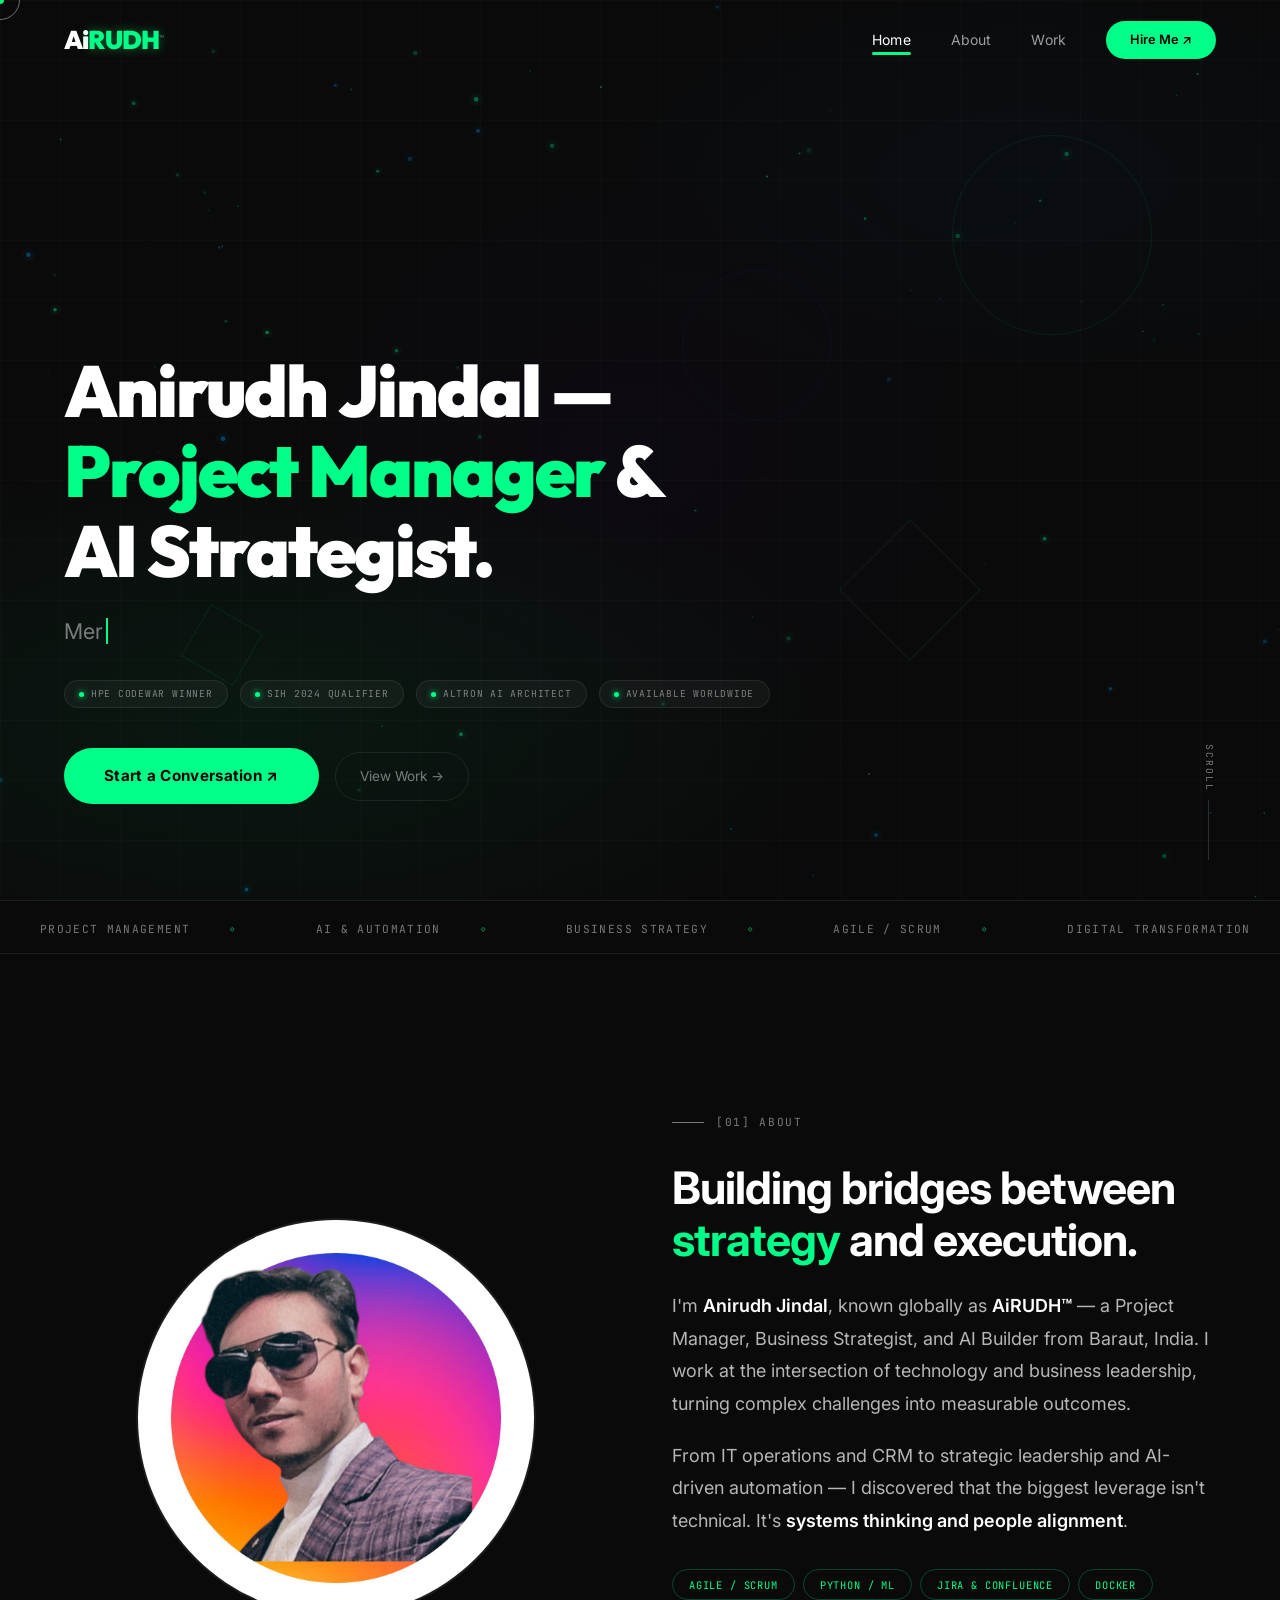
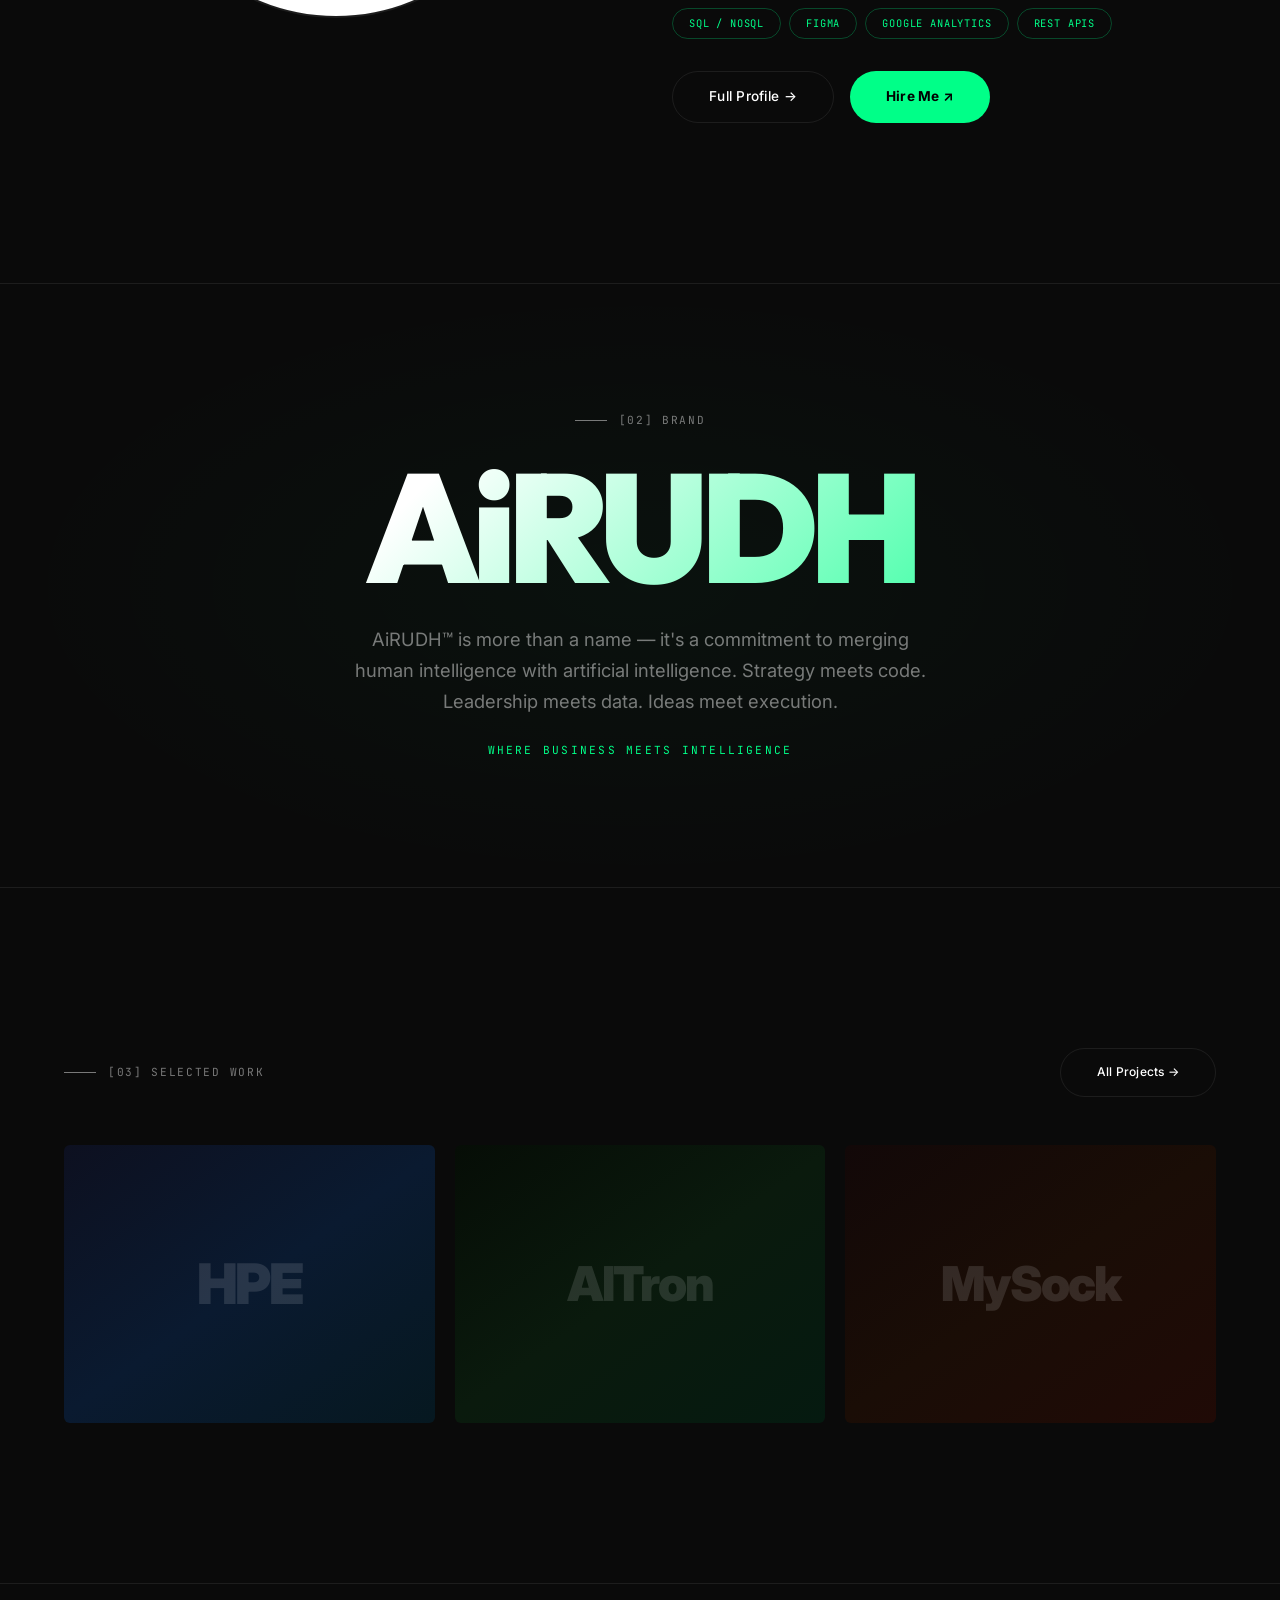
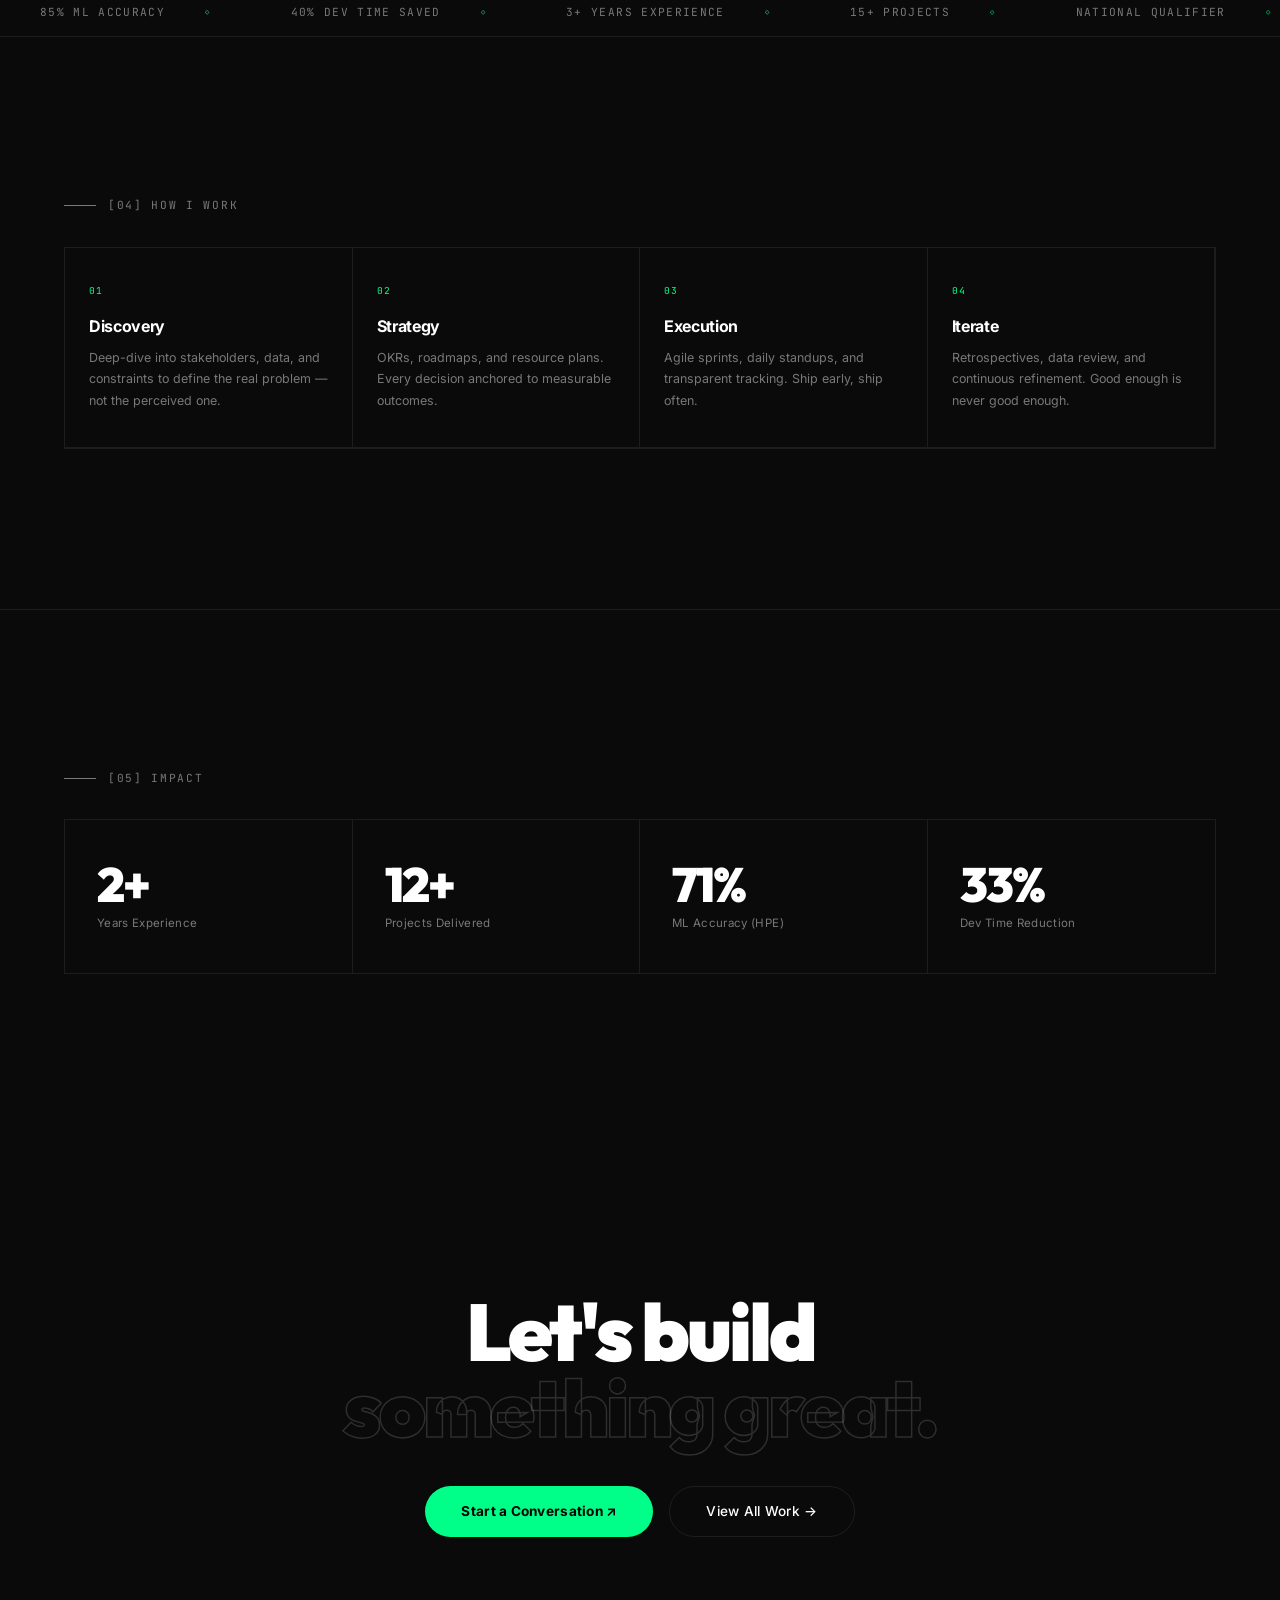
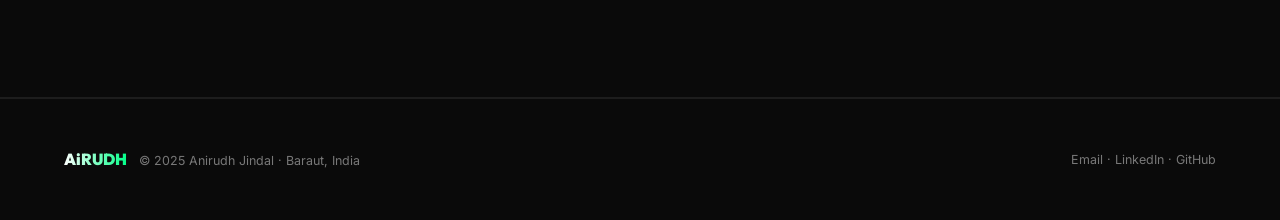
==== commit ce065eb7: "LML Updated" ====
--- a/index.html
+++ b/index.html
@@ -1,38 +1,89 @@
 <!DOCTYPE html>
-<html lang="en">
+<html lang="en" dir="ltr">
 
 <head>
   <meta charset="UTF-8">
   <meta name="viewport" content="width=device-width,initial-scale=1">
-  <title>Anirudh Jindal — AiRUDH™ | PM & AI Strategist</title>
+
+  <!-- PRIMARY SEO -->
+  <title>Anirudh Jindal — AiRUDH™ | Project Manager, AI Strategist & Business Leader</title>
   <meta name="description"
-    content="Anirudh Jindal — Elite Project Manager, Business Strategist & AI Builder. HPE CodeWar Winner. Smart India Hackathon Qualifier.">
-  <link rel="canonical" href="https://airudh.in">
-  <link rel="preload" href="https://fonts.googleapis.com/css2?family=Inter:wght@400;700;900&display=swap" as="style">
+    content="Anirudh Jindal (AiRUDH™) — Elite Project Manager, Business Strategist & AI Builder from India. HPE CodeWar Winner. Smart India Hackathon Qualifier. Available for consulting, strategy advisory, and AI projects worldwide.">
+  <meta name="keywords"
+    content="Anirudh Jindal, AiRUDH, Project Manager, AI Strategist, Business Strategist, HPE CodeWar, Smart India Hackathon, AlTron AI, IT Consultant, Baraut, India, PM, Agile, Scrum, ML Engineer, Digital Transformation">
+  <meta name="author" content="Anirudh Jindal">
+  <meta name="robots" content="index, follow, max-image-preview:large, max-snippet:-1, max-video-preview:-1">
+  <link rel="canonical" href="https://airudh.in/">
+
+  <!-- GEO-TARGETING -->
+  <meta name="geo.region" content="IN-UP">
+  <meta name="geo.placename" content="Baraut, Uttar Pradesh">
+  <meta name="geo.position" content="29.0982;77.2633">
+  <meta name="ICBM" content="29.0982, 77.2633">
+
+  <!-- OPEN GRAPH -->
+  <meta property="og:title" content="Anirudh Jindal — AiRUDH™ | PM & AI Strategist">
+  <meta property="og:description"
+    content="Elite Project Manager & AI Strategist. HPE CodeWar Winner. Available for consulting worldwide.">
+  <meta property="og:type" content="website">
+  <meta property="og:url" content="https://airudh.in/">
+  <meta property="og:site_name" content="AiRUDH™ — Anirudh Jindal">
+  <meta property="og:locale" content="en_US">
+
+  <!-- TWITTER -->
+  <meta name="twitter:card" content="summary_large_image">
+  <meta name="twitter:title" content="Anirudh Jindal — AiRUDH™ | PM & AI Strategist">
+  <meta name="twitter:description"
+    content="HPE CodeWar Winner. Smart India Hackathon Qualifier. AI Builder. Available worldwide.">
+
+  <!-- PRELOADS -->
+  <link rel="preconnect" href="https://fonts.gstatic.com" crossorigin>
+  <link rel="preload"
+    href="https://fonts.googleapis.com/css2?family=Inter:wght@400;500;700;900&family=Outfit:wght@300;400;700;900&family=JetBrains+Mono:wght@400;500&display=swap"
+    as="style">
   <link rel="stylesheet" href="style.css">
+  <link rel="sitemap" type="application/xml" href="/sitemap.xml">
+
+  <!-- FAVICON (inline SVG) -->
+  <link rel="icon"
+    href="data:image/svg+xml,<svg xmlns=%22http://www.w3.org/2000/svg%22 viewBox=%220 0 100 100%22><text y=%22.9em%22 font-size=%2280%22>⚡</text></svg>">
 </head>
 
 <body>
+  <!-- LOADER -->
+  <div id="loader">
+    <div class="loader-brand">Ai<span>RUDH</span></div>
+    <div class="loader-bar">
+      <div class="loader-fill"></div>
+    </div>
+  </div>
+
   <div id="scroll-progress"></div>
   <div id="page-overlay"></div>
   <div id="cursor"></div>
   <div id="cursor-ring"></div>
 
   <!-- NAV -->
-  <nav id="nav">
-    <a href="index.html" class="nav-logo mag">Ai<span>RUDH</span></a>
+  <nav id="nav" role="navigation" aria-label="Primary Navigation">
+    <a href="index.html" class="nav-logo mag" aria-label="AiRUDH Home">Ai<span>RUDH</span></a>
     <div class="nav-menu">
       <a href="index.html" class="nav-link" data-page="index.html">Home</a>
       <a href="about.html" class="nav-link" data-page="about.html">About</a>
       <a href="work.html" class="nav-link" data-page="work.html">Work</a>
-      <a href="contact.html" class="nav-cta mag">Hire Me ↗</a>
-    </div>
-    <button class="hamburger" aria-label="Menu"><span></span><span></span><span></span></button>
+      <a href="contact.html" class="nav-cta mag" aria-label="Hire Anirudh Jindal">Hire Me ↗</a>
+    </div>
+    <button class="hamburger" aria-label="Open menu"><span></span><span></span><span></span></button>
   </nav>
 
-  <!-- ═══ HERO (PRD §1) ═══ -->
-  <section class="hero">
-    <canvas id="particles-canvas"></canvas>
+  <!-- ═══ HERO ═══ -->
+  <section class="hero" role="banner">
+    <canvas id="particles-canvas" aria-hidden="true"></canvas>
+    <div class="hero-shapes" aria-hidden="true">
+      <div class="h-shape"></div>
+      <div class="h-shape"></div>
+      <div class="h-shape"></div>
+      <div class="h-shape"></div>
+    </div>
     <div class="hero-content">
       <h1 class="hero-headline">
         <span class="word">Anirudh</span>
@@ -44,8 +95,20 @@
         <span class="word">AI</span>
         <span class="word">Strategist.</span>
       </h1>
-      <p class="hero-sub">Merging strategy with technology to deliver measurable impact.</p>
-      <a href="contact.html" class="hero-cta mag">Start a Conversation ↗</a>
+      <p class="hero-sub">
+        <span id="typewriter" class="typewriter"
+          data-phrases="Merging strategy with technology.|Building AI-driven solutions.|Leading cross-functional teams.|Delivering measurable impact."></span>
+      </p>
+      <div class="hero-badges">
+        <span class="h-badge"><span class="b-dot"></span>HPE CodeWar Winner</span>
+        <span class="h-badge"><span class="b-dot"></span>SIH 2024 Qualifier</span>
+        <span class="h-badge"><span class="b-dot"></span>AlTron AI Architect</span>
+        <span class="h-badge"><span class="b-dot"></span>Available Worldwide</span>
+      </div>
+      <div class="hero-cta-row">
+        <a href="contact.html" class="hero-cta mag">Start a Conversation ↗</a>
+        <a href="work.html" class="hero-cta-sec mag">View Work →</a>
+      </div>
     </div>
     <div class="scroll-indicator">
       <span>Scroll</span>
@@ -54,58 +117,47 @@
   </section>
 
   <!-- MARQUEE -->
-  <div class="marquee">
+  <div class="marquee" aria-hidden="true">
     <div class="marquee-inner">
-      <span class="mq-item">Project Management</span>
-      <span class="mq-item">AI & Automation</span>
-      <span class="mq-item">Business Strategy</span>
-      <span class="mq-item">Agile / Scrum</span>
-      <span class="mq-item">Digital Transformation</span>
-      <span class="mq-item">Team Leadership</span>
-      <span class="mq-item">HPE CodeWar 2024</span>
-      <span class="mq-item">Smart India Hackathon</span>
-      <span class="mq-item">Project Management</span>
-      <span class="mq-item">AI & Automation</span>
-      <span class="mq-item">Business Strategy</span>
-      <span class="mq-item">Agile / Scrum</span>
-      <span class="mq-item">Digital Transformation</span>
-      <span class="mq-item">Team Leadership</span>
-      <span class="mq-item">HPE CodeWar 2024</span>
-      <span class="mq-item">Smart India Hackathon</span>
+      <span class="mq-item">Project Management</span><span class="mq-item">AI & Automation</span>
+      <span class="mq-item">Business Strategy</span><span class="mq-item">Agile / Scrum</span>
+      <span class="mq-item">Digital Transformation</span><span class="mq-item">Team Leadership</span>
+      <span class="mq-item">HPE CodeWar 2024</span><span class="mq-item">Smart India Hackathon</span>
+      <span class="mq-item">Project Management</span><span class="mq-item">AI & Automation</span>
+      <span class="mq-item">Business Strategy</span><span class="mq-item">Agile / Scrum</span>
+      <span class="mq-item">Digital Transformation</span><span class="mq-item">Team Leadership</span>
+      <span class="mq-item">HPE CodeWar 2024</span><span class="mq-item">Smart India Hackathon</span>
     </div>
   </div>
 
   <!-- ═══ ABOUT STRIP ═══ -->
-  <section class="section">
+  <section class="section" id="about">
     <div class="container">
       <div class="about-grid">
         <div class="about-photo reveal">
-          <img src="Professional_PIC-Photoroom.jpg" alt="Anirudh Jindal — Project Manager">
+          <img src="Professional_PIC-Photoroom.jpg" alt="Anirudh Jindal — Project Manager & AI Strategist from India"
+            width="400" height="400" loading="lazy">
         </div>
         <div class="about-body">
           <div class="section-label reveal">[01] About</div>
           <h2 class="reveal rd1">Building bridges between <strong style="color:var(--accent)">strategy</strong> and
             execution.</h2>
           <p class="reveal rd2">
-            I'm <strong>Anirudh Jindal</strong> — a Project Manager, Business Strategist, and AI Builder from Baraut,
-            India.
-            I work at the intersection of technology and business leadership, turning complex problems into measurable
+            I'm <strong>Anirudh Jindal</strong>, known globally as <strong>AiRUDH™</strong> — a Project Manager,
+            Business Strategist, and AI Builder from Baraut, India.
+            I work at the intersection of technology and business leadership, turning complex challenges into measurable
             outcomes.
           </p>
           <p class="reveal rd3">
             From IT operations and CRM to strategic leadership and AI-driven automation —
-            I recognised that the biggest leverage isn't technical. It's <strong>systems thinking and people
+            I discovered that the biggest leverage isn't technical. It's <strong>systems thinking and people
               alignment</strong>.
           </p>
           <div class="skills-tags reveal rd4">
-            <span class="skill-tag">Agile / Scrum</span>
-            <span class="skill-tag">Python / ML</span>
-            <span class="skill-tag">Jira</span>
-            <span class="skill-tag">Docker</span>
-            <span class="skill-tag">SQL / NoSQL</span>
-            <span class="skill-tag">Figma</span>
-            <span class="skill-tag">Google Analytics</span>
-            <span class="skill-tag">REST APIs</span>
+            <span class="skill-tag">Agile / Scrum</span><span class="skill-tag">Python / ML</span>
+            <span class="skill-tag">Jira & Confluence</span><span class="skill-tag">Docker</span>
+            <span class="skill-tag">SQL / NoSQL</span><span class="skill-tag">Figma</span>
+            <span class="skill-tag">Google Analytics</span><span class="skill-tag">REST APIs</span>
           </div>
           <div style="display:flex;gap:1rem;flex-wrap:wrap;margin-top:2rem;" class="reveal rd4">
             <a href="about.html" class="btn-outline mag">Full Profile →</a>
@@ -118,36 +170,49 @@
 
   <div class="divider"></div>
 
-  <!-- ═══ PROJECTS PREVIEW (PRD §4) ═══ -->
-  <section class="section">
+  <!-- ═══ BRAND MANIFESTO ═══ -->
+  <section class="manifesto">
+    <div class="container">
+      <div class="section-label reveal" style="justify-content:center;">[02] Brand</div>
+      <div class="manifesto-brand reveal rd1">AiRUDH</div>
+      <p class="manifesto-sub reveal rd2">
+        AiRUDH™ is more than a name — it's a commitment to merging human intelligence with artificial intelligence.
+        Strategy meets code. Leadership meets data. Ideas meet execution.
+      </p>
+      <div class="manifesto-tagline reveal rd3">Where Business Meets Intelligence</div>
+    </div>
+  </section>
+
+  <div class="divider"></div>
+
+  <!-- ═══ PROJECTS ═══ -->
+  <section class="section" id="work">
     <div class="container">
       <div
         style="display:flex;justify-content:space-between;align-items:center;margin-bottom:3rem;flex-wrap:wrap;gap:1rem;">
-        <div class="section-label reveal" style="margin-bottom:0;">[02] Selected Work</div>
+        <div class="section-label reveal" style="margin-bottom:0;">[03] Selected Work</div>
         <a href="work.html" class="btn-outline reveal mag" style="font-size:.75rem;">All Projects →</a>
       </div>
-
       <div class="projects-grid">
-        <!-- HPE -->
-        <a href="work.html" class="project-card reveal" data-cat="ai">
+        <a href="work.html" class="project-card reveal" data-cat="ai"
+          aria-label="HPE CodeWar 2024 — Predictive Analytics">
           <div
             style="width:100%;height:100%;background:linear-gradient(145deg,#0d1020,#0a1a30,#061820);display:flex;align-items:center;justify-content:center;">
-            <span style="font-weight:900;font-size:clamp(2rem,5vw,3.5rem);letter-spacing:-.04em;opacity:.15;">HPE</span>
+            <span style="font-weight:900;font-size:clamp(2rem,5vw,3.5rem);letter-spacing:-.04em;opacity:.12;">HPE</span>
           </div>
           <div class="card-overlay">
             <h3>HPE CodeWar 2024</h3>
-            <p>Predictive analytics solution — 85% ML accuracy, 48h sprint</p>
+            <p>Predictive analytics — 85% ML accuracy, 48h sprint</p>
             <div class="card-tags"><span class="card-tag">AI / ML</span><span class="card-tag">Enterprise</span></div>
           </div>
           <div class="card-arrow">↗</div>
         </a>
-
-        <!-- AlTron -->
-        <a href="work.html" class="project-card reveal rd1" data-cat="ai">
+        <a href="work.html" class="project-card reveal rd1" data-cat="ai"
+          aria-label="AlTron AI System — Offline AI Platform">
           <div
             style="width:100%;height:100%;background:linear-gradient(145deg,#060d06,#0a1a0d,#051a10);display:flex;align-items:center;justify-content:center;">
             <span
-              style="font-weight:900;font-size:clamp(2rem,5vw,3rem);letter-spacing:-.04em;opacity:.15;">AlTron</span>
+              style="font-weight:900;font-size:clamp(2rem,5vw,3rem);letter-spacing:-.04em;opacity:.12;">AlTron</span>
           </div>
           <div class="card-overlay">
             <h3>AlTron AI System</h3>
@@ -156,13 +221,11 @@
           </div>
           <div class="card-arrow">↗</div>
         </a>
-
-        <!-- MySock -->
-        <a href="work.html" class="project-card reveal rd2" data-cat="web">
+        <a href="work.html" class="project-card reveal rd2" data-cat="web" aria-label="MySock Platform — E-Commerce">
           <div
             style="width:100%;height:100%;background:linear-gradient(145deg,#120808,#1a0d06,#200a06);display:flex;align-items:center;justify-content:center;">
             <span
-              style="font-weight:900;font-size:clamp(2rem,5vw,3rem);letter-spacing:-.04em;opacity:.15;">MySock</span>
+              style="font-weight:900;font-size:clamp(2rem,5vw,3rem);letter-spacing:-.04em;opacity:.12;">MySock</span>
           </div>
           <div class="card-overlay">
             <h3>MySock Platform</h3>
@@ -176,27 +239,57 @@
   </section>
 
   <!-- MARQUEE 2 (reverse) -->
-  <div class="marquee">
+  <div class="marquee" aria-hidden="true">
     <div class="marquee-inner" style="animation-direction:reverse;animation-duration:30s;">
-      <span class="mq-item">85% ML Accuracy</span>
-      <span class="mq-item">40% Dev Time Saved</span>
-      <span class="mq-item">3+ Years Experience</span>
-      <span class="mq-item">15+ Projects Delivered</span>
-      <span class="mq-item">National Qualifier</span>
-      <span class="mq-item">HPE Winner</span>
-      <span class="mq-item">85% ML Accuracy</span>
-      <span class="mq-item">40% Dev Time Saved</span>
-      <span class="mq-item">3+ Years Experience</span>
-      <span class="mq-item">15+ Projects Delivered</span>
-      <span class="mq-item">National Qualifier</span>
-      <span class="mq-item">HPE Winner</span>
+      <span class="mq-item">85% ML Accuracy</span><span class="mq-item">40% Dev Time Saved</span>
+      <span class="mq-item">3+ Years Experience</span><span class="mq-item">15+ Projects</span>
+      <span class="mq-item">National Qualifier</span><span class="mq-item">HPE Winner</span>
+      <span class="mq-item">AiRUDH™</span><span class="mq-item">Open to Opportunities</span>
+      <span class="mq-item">85% ML Accuracy</span><span class="mq-item">40% Dev Time Saved</span>
+      <span class="mq-item">3+ Years Experience</span><span class="mq-item">15+ Projects</span>
+      <span class="mq-item">National Qualifier</span><span class="mq-item">HPE Winner</span>
+      <span class="mq-item">AiRUDH™</span><span class="mq-item">Open to Opportunities</span>
     </div>
   </div>
 
+  <!-- ═══ PROCESS ═══ -->
+  <section class="section" id="process">
+    <div class="container">
+      <div class="section-label reveal">[04] How I Work</div>
+      <div class="process-grid reveal rd1">
+        <div class="proc-card">
+          <div class="proc-num">01</div>
+          <div class="proc-title">Discovery</div>
+          <div class="proc-desc">Deep-dive into stakeholders, data, and constraints to define the real problem — not the
+            perceived one.</div>
+        </div>
+        <div class="proc-card">
+          <div class="proc-num">02</div>
+          <div class="proc-title">Strategy</div>
+          <div class="proc-desc">OKRs, roadmaps, and resource plans. Every decision anchored to measurable outcomes.
+          </div>
+        </div>
+        <div class="proc-card">
+          <div class="proc-num">03</div>
+          <div class="proc-title">Execution</div>
+          <div class="proc-desc">Agile sprints, daily standups, and transparent tracking. Ship early, ship often.</div>
+        </div>
+        <div class="proc-card">
+          <div class="proc-num">04</div>
+          <div class="proc-title">Iterate</div>
+          <div class="proc-desc">Retrospectives, data review, and continuous refinement. Good enough is never good
+            enough.</div>
+        </div>
+      </div>
+    </div>
+  </section>
+
+  <div class="divider"></div>
+
   <!-- ═══ STATS ═══ -->
-  <section class="section">
-    <div class="container">
-      <div class="section-label reveal">[03] Impact</div>
+  <section class="section" id="stats">
+    <div class="container">
+      <div class="section-label reveal">[05] Impact</div>
       <div class="stats-bar reveal rd1">
         <div class="stat-cell">
           <div class="stat-num"><span data-to="3" data-suffix="+">0</span></div>
@@ -221,9 +314,7 @@
   <!-- ═══ CTA ═══ -->
   <section class="section cta-section">
     <div class="container">
-      <h2 class="cta-headline reveal">
-        Let's build<br><span class="cta-ghost">something great.</span>
-      </h2>
+      <h2 class="cta-headline reveal">Let's build<br><span class="cta-ghost">something great.</span></h2>
       <div class="cta-buttons reveal rd2">
         <a href="contact.html" class="btn-accent mag">Start a Conversation ↗</a>
         <a href="work.html" class="btn-outline mag">View All Work →</a>
@@ -233,17 +324,54 @@
 
   <div class="divider"></div>
   <footer>
-    <span>© 2025 Anirudh Jindal · AiRUDH™ · Baraut, India</span>
+    <div>
+      <span class="footer-brand">AiRUDH</span>
+      <span style="margin-left:.5rem;">© 2025 Anirudh Jindal · Baraut, India</span>
+    </div>
     <span>
       <a href="mailto:work.anirudhjindal@gmail.com">Email</a> ·
-      <a href="https://linkedin.com/in/anirudh-jindal" target="_blank">LinkedIn</a> ·
-      <a href="https://github.com/AiRUDH" target="_blank">GitHub</a>
+      <a href="https://linkedin.com/in/anirudh-jindal" target="_blank" rel="noopener">LinkedIn</a> ·
+      <a href="https://github.com/AiRUDH" target="_blank" rel="noopener">GitHub</a>
     </span>
   </footer>
   <button id="fab" aria-label="Back to top">↑</button>
 
-  <script
-    type="application/ld+json">{"@context":"https://schema.org","@type":"Person","name":"Anirudh Jindal","alternateName":"AiRUDH","url":"https://airudh.in","email":"work.anirudhjindal@gmail.com","telephone":"+91-98974-70837","jobTitle":"Project Manager & Business Strategist","address":{"@type":"PostalAddress","addressLocality":"Baraut","addressRegion":"Uttar Pradesh","addressCountry":"IN"},"sameAs":["https://linkedin.com/in/anirudh-jindal","https://github.com/AiRUDH"]}</script>
+  <!-- STRUCTURED DATA -->
+  <script type="application/ld+json">{
+    "@context":"https://schema.org",
+    "@graph":[
+      {
+        "@type":"WebSite",
+        "name":"AiRUDH™ — Anirudh Jindal",
+        "url":"https://airudh.in",
+        "description":"Portfolio of Anirudh Jindal (AiRUDH™) — Project Manager, AI Strategist & Business Leader",
+        "potentialAction":{"@type":"SearchAction","target":"https://airudh.in/?q={search_term_string}","query-input":"required name=search_term_string"}
+      },
+      {
+        "@type":"Person",
+        "name":"Anirudh Jindal",
+        "alternateName":["AiRUDH","Ai RUDH","Anirudh"],
+        "url":"https://airudh.in",
+        "email":"work.anirudhjindal@gmail.com",
+        "telephone":"+91-98974-70837",
+        "jobTitle":"Project Manager & AI Strategist",
+        "description":"Elite Project Manager, Business Strategist, and AI Builder. HPE CodeWar 2024 Winner. Smart India Hackathon 2024 Qualifier. Creator of AlTron AI. Available for worldwide consulting.",
+        "knowsAbout":["Project Management","Artificial Intelligence","Machine Learning","Business Strategy","Agile","Scrum","Digital Transformation","Python","Data Analytics"],
+        "address":{"@type":"PostalAddress","addressLocality":"Baraut","addressRegion":"Uttar Pradesh","addressCountry":"IN"},
+        "sameAs":["https://linkedin.com/in/anirudh-jindal","https://github.com/AiRUDH"],
+        "award":["HPE CodeWar 2024 Winner","Smart India Hackathon 2024 Qualifier"]
+      },
+      {
+        "@type":"BreadcrumbList",
+        "itemListElement":[
+          {"@type":"ListItem","position":1,"name":"Home","item":"https://airudh.in/"},
+          {"@type":"ListItem","position":2,"name":"About","item":"https://airudh.in/about.html"},
+          {"@type":"ListItem","position":3,"name":"Work","item":"https://airudh.in/work.html"},
+          {"@type":"ListItem","position":4,"name":"Contact","item":"https://airudh.in/contact.html"}
+        ]
+      }
+    ]
+  }</script>
   <script src="main.js"></script>
 </body>
 
--- a/style.css
+++ b/style.css
@@ -1,24 +1,28 @@
 /* ─────────────────────────────────────────────
-   LML.cc Clone — Design System (Pure CSS)
-   PRD Tokens: #0a0a0a / #00ff88 / Inter / rem
+   LML.cc Clone — Enhanced Design System v2
+   Richer backgrounds, haptics, AiRUDH brand,
+   better responsiveness, micro-animations
    ───────────────────────────────────────────── */
 
-@import url('https://fonts.googleapis.com/css2?family=Inter:ital,wght@0,400;0,700;0,900;1,400&family=JetBrains+Mono:wght@400;500&display=swap');
-
-/* ═══ TOKENS (PRD §Chromatic Architecture) ═══ */
+@import url('https://fonts.googleapis.com/css2?family=Inter:ital,wght@0,400;0,500;0,700;0,900;1,400&family=JetBrains+Mono:wght@400;500&family=Outfit:wght@300;400;700;900&display=swap');
+
+/* ═══ TOKENS ═══ */
 :root {
   --primary: #0a0a0a;
   --secondary: #1a1a1a;
   --accent: #00ff88;
+  --accent-dim: rgba(0, 255, 136, .15);
   --text: #ffffff;
   --muted: rgba(255, 255, 255, .45);
   --dim: rgba(255, 255, 255, .12);
   --border: rgba(255, 255, 255, .08);
   --gradient: linear-gradient(135deg, #0a0a0a 0%, #1a1a1a 100%);
+  --glow: 0 0 30px rgba(0, 255, 136, .25), 0 0 60px rgba(0, 255, 136, .08);
   --nav-h: 80px;
   --container: 1440px;
   --ease: cubic-bezier(.4, 0, .2, 1);
   --spring: cubic-bezier(.25, .46, .45, .94);
+  --bounce: cubic-bezier(.68, -.55, .27, 1.55);
 }
 
 /* ═══ RESET ═══ */
@@ -33,6 +37,7 @@
 html {
   scroll-behavior: smooth;
   font-size: 16px;
+  scroll-padding-top: var(--nav-h);
 }
 
 body {
@@ -86,7 +91,7 @@
   list-style: none;
 }
 
-/* ═══ CUSTOM CURSOR (PRD §Kinetic UI) ═══ */
+/* ═══ CUSTOM CURSOR ═══ */
 #cursor {
   position: fixed;
   width: 8px;
@@ -141,12 +146,13 @@
   top: 0;
   left: 0;
   height: 2px;
-  background: var(--accent);
+  background: linear-gradient(90deg, var(--accent), #00ccff, var(--accent));
   z-index: 10002;
   transition: width .05s linear;
-}
-
-/* ═══ PAGE TRANSITION OVERLAY ═══ */
+  box-shadow: 0 0 8px rgba(0, 255, 136, .5);
+}
+
+/* ═══ PAGE TRANSITION ═══ */
 #page-overlay {
   position: fixed;
   inset: 0;
@@ -188,7 +194,56 @@
   }
 }
 
-/* ═══ NAVIGATION (PRD §2) ═══ */
+/* ═══ LOADER ═══ */
+#loader {
+  position: fixed;
+  inset: 0;
+  z-index: 20000;
+  background: var(--primary);
+  display: flex;
+  align-items: center;
+  justify-content: center;
+  flex-direction: column;
+  gap: 1.25rem;
+  transition: opacity .6s var(--ease);
+}
+
+#loader.done {
+  opacity: 0;
+  pointer-events: none;
+}
+
+.loader-brand {
+  font-family: 'Outfit', sans-serif;
+  font-weight: 900;
+  font-size: clamp(2.5rem, 7vw, 4.5rem);
+  letter-spacing: -.04em;
+  color: var(--text);
+  position: relative;
+}
+
+.loader-brand span {
+  color: var(--accent);
+  text-shadow: 0 0 30px rgba(0, 255, 136, .6);
+}
+
+.loader-bar {
+  width: 180px;
+  height: 2px;
+  background: var(--border);
+  border-radius: 1px;
+  overflow: hidden;
+}
+
+.loader-fill {
+  height: 100%;
+  width: 0;
+  background: var(--accent);
+  border-radius: 1px;
+  transition: width .8s var(--ease);
+}
+
+/* ═══ NAVIGATION ═══ */
 #nav {
   position: fixed;
   top: 0;
@@ -200,24 +255,42 @@
   justify-content: space-between;
   padding: 0 4rem;
   z-index: 5000;
-  transition: background .3s, backdrop-filter .3s;
+  transition: background .3s, backdrop-filter .3s, box-shadow .3s;
 }
 
 #nav.scrolled {
-  background: rgba(10, 10, 10, .85);
-  backdrop-filter: blur(20px);
-  -webkit-backdrop-filter: blur(20px);
+  background: rgba(10, 10, 10, .88);
+  backdrop-filter: blur(24px);
+  -webkit-backdrop-filter: blur(24px);
+  box-shadow: 0 1px 0 var(--border);
 }
 
 .nav-logo {
-  font-weight: 700;
-  font-size: 1.5rem;
+  font-family: 'Outfit', sans-serif;
+  font-weight: 900;
+  font-size: 1.6rem;
   letter-spacing: -.03em;
   color: var(--text);
+  position: relative;
 }
 
 .nav-logo span {
   color: var(--accent);
+  text-shadow: 0 0 12px rgba(0, 255, 136, .4);
+  transition: text-shadow .3s;
+}
+
+.nav-logo:hover span {
+  text-shadow: 0 0 25px rgba(0, 255, 136, .8), 0 0 50px rgba(0, 255, 136, .3);
+}
+
+.nav-logo::after {
+  content: '™';
+  font-size: .45rem;
+  vertical-align: super;
+  color: var(--muted);
+  font-weight: 400;
+  letter-spacing: 0;
 }
 
 .nav-menu {
@@ -265,19 +338,36 @@
   background: var(--accent);
   color: #000;
   transition: transform .2s var(--spring), box-shadow .25s;
+  position: relative;
+  overflow: hidden;
+}
+
+.nav-cta::before {
+  content: '';
+  position: absolute;
+  inset: 0;
+  background: linear-gradient(90deg, transparent, rgba(255, 255, 255, .2), transparent);
+  transform: translateX(-100%);
+  transition: none;
 }
 
 .nav-cta:hover {
   transform: scale(1.05);
-  box-shadow: 0 0 20px rgba(0, 255, 136, .4);
-}
-
-/* Mobile */
+  box-shadow: var(--glow);
+}
+
+.nav-cta:hover::before {
+  transform: translateX(100%);
+  transition: transform .5s;
+}
+
+/* Mobile Nav */
 .hamburger {
   display: none;
   flex-direction: column;
   gap: 5px;
   padding: 8px;
+  z-index: 5001;
 }
 
 .hamburger span {
@@ -314,11 +404,12 @@
     top: 0;
     right: 0;
     bottom: 0;
-    width: 300px;
+    width: min(300px, 80vw);
     flex-direction: column;
     justify-content: center;
     gap: 2rem;
-    background: var(--secondary);
+    background: rgba(10, 10, 10, .96);
+    backdrop-filter: blur(30px);
     z-index: 4999;
     transform: translateX(100%);
     transition: .4s var(--ease);
@@ -352,14 +443,32 @@
   }
 }
 
+@media(max-width:480px) {
+  .container {
+    padding: 0 1rem;
+  }
+}
+
 .section {
-  padding: 12rem 0;
-  position: relative;
+  padding: 10rem 0;
+  position: relative;
+}
+
+@media(max-width:1024px) {
+  .section {
+    padding: 7rem 0;
+  }
 }
 
 @media(max-width:768px) {
   .section {
-    padding: 6rem 0;
+    padding: 5rem 0;
+  }
+}
+
+@media(max-width:480px) {
+  .section {
+    padding: 3.5rem 0;
   }
 }
 
@@ -387,7 +496,7 @@
   background: var(--border);
 }
 
-/* ═══ HERO (PRD §1 — 72px, stagger, particles) ═══ */
+/* ═══ HERO ═══ */
 .hero {
   position: relative;
   min-height: 100svh;
@@ -404,23 +513,146 @@
   }
 }
 
+@media(max-width:480px) {
+  .hero {
+    padding: calc(var(--nav-h)+1.5rem) 1rem 3rem;
+  }
+}
+
+/* Mesh gradient background */
+.hero::before {
+  content: '';
+  position: absolute;
+  inset: 0;
+  z-index: 0;
+  background:
+    radial-gradient(ellipse 80% 50% at 20% 80%, rgba(0, 255, 136, .06) 0%, transparent 60%),
+    radial-gradient(ellipse 60% 40% at 80% 20%, rgba(0, 120, 255, .04) 0%, transparent 60%),
+    radial-gradient(ellipse 50% 60% at 50% 50%, rgba(100, 0, 255, .03) 0%, transparent 60%);
+  animation: meshShift 12s ease-in-out infinite alternate;
+}
+
+@keyframes meshShift {
+  0% {
+    filter: hue-rotate(0deg) blur(0);
+  }
+
+  100% {
+    filter: hue-rotate(15deg) blur(0);
+  }
+}
+
 #particles-canvas {
   position: absolute;
   inset: 0;
+  z-index: 1;
+  pointer-events: none;
+}
+
+/* Geometric grid overlay */
+.hero::after {
+  content: '';
+  position: absolute;
+  inset: 0;
   z-index: 0;
+  background-image:
+    linear-gradient(rgba(255, 255, 255, .015) 1px, transparent 1px),
+    linear-gradient(90deg, rgba(255, 255, 255, .015) 1px, transparent 1px);
+  background-size: 60px 60px;
+  animation: gridDrift 20s linear infinite;
+}
+
+@keyframes gridDrift {
+  0% {
+    background-position: 0 0
+  }
+
+  100% {
+    background-position: 60px 60px
+  }
+}
+
+.hero-content {
+  position: relative;
+  z-index: 2;
+}
+
+/* Floating geometric shapes */
+.hero-shapes {
+  position: absolute;
+  inset: 0;
+  z-index: 1;
   pointer-events: none;
-}
-
-.hero-content {
-  position: relative;
-  z-index: 2;
+  overflow: hidden;
+}
+
+.h-shape {
+  position: absolute;
+  border: 1px solid rgba(0, 255, 136, .08);
+  animation: floatShape 8s ease-in-out infinite;
+}
+
+.h-shape:nth-child(1) {
+  width: 200px;
+  height: 200px;
+  border-radius: 50%;
+  top: 15%;
+  right: 10%;
+  animation-delay: 0s;
+}
+
+.h-shape:nth-child(2) {
+  width: 100px;
+  height: 100px;
+  top: 60%;
+  right: 25%;
+  transform: rotate(45deg);
+  animation-delay: -3s;
+}
+
+.h-shape:nth-child(3) {
+  width: 150px;
+  height: 150px;
+  border-radius: 50%;
+  top: 30%;
+  right: 35%;
+  animation-delay: -5s;
+  border-color: rgba(0, 120, 255, .06);
+}
+
+.h-shape:nth-child(4) {
+  width: 60px;
+  height: 60px;
+  bottom: 25%;
+  left: 15%;
+  transform: rotate(30deg);
+  animation-delay: -2s;
+}
+
+@keyframes floatShape {
+
+  0%,
+  100% {
+    transform: translateY(0) rotate(0deg)
+  }
+
+  50% {
+    transform: translateY(-20px) rotate(8deg)
+  }
 }
 
 .hero-headline {
+  font-family: 'Outfit', 'Inter', sans-serif;
   font-weight: 900;
-  font-size: clamp(3rem, 9vw, 72px);
-  line-height: clamp(3.2rem, 9.5vw, 80px);
+  font-size: clamp(2.8rem, 9vw, 72px);
+  line-height: clamp(3rem, 9.5vw, 80px);
   letter-spacing: -2px;
+}
+
+@media(max-width:480px) {
+  .hero-headline {
+    letter-spacing: -1px;
+  }
 }
 
 .hero-headline .word {
@@ -430,24 +662,99 @@
 }
 
 .hero-sub {
-  font-size: clamp(1rem, 2.5vw, 1.5rem);
+  font-size: clamp(.95rem, 2.2vw, 1.35rem);
   color: var(--muted);
   margin-top: 1.5rem;
+  max-width: 600px;
+}
+
+.hero-sub .typewriter {
+  border-right: 2px solid var(--accent);
+  padding-right: 3px;
+  animation: blinkCaret .8s step-end infinite;
+}
+
+@keyframes blinkCaret {
+
+  0%,
+  100% {
+    border-color: var(--accent)
+  }
+
+  50% {
+    border-color: transparent
+  }
+}
+
+/* Floating achievement badges */
+.hero-badges {
+  display: flex;
+  gap: .75rem;
+  flex-wrap: wrap;
+  margin-top: 2rem;
+}
+
+.h-badge {
+  display: inline-flex;
+  align-items: center;
+  gap: .4rem;
+  padding: .35rem .9rem;
+  border-radius: 100px;
+  background: rgba(255, 255, 255, .04);
+  border: 1px solid var(--border);
+  font-family: 'JetBrains Mono', monospace;
+  font-size: .6rem;
+  letter-spacing: .08em;
+  text-transform: uppercase;
+  color: var(--muted);
   opacity: 0;
-  transform: translateY(20px);
-  transition: opacity .8s var(--spring) 1.2s, transform .8s var(--spring) 1.2s;
-}
-
-.hero-sub.visible {
-  opacity: 1;
-  transform: none;
+  transform: translateY(15px);
+  animation: badgeIn .5s var(--spring) forwards;
+}
+
+.h-badge:nth-child(1) {
+  animation-delay: 1.8s;
+}
+
+.h-badge:nth-child(2) {
+  animation-delay: 2s;
+}
+
+.h-badge:nth-child(3) {
+  animation-delay: 2.2s;
+}
+
+.h-badge:nth-child(4) {
+  animation-delay: 2.4s;
+}
+
+.h-badge .b-dot {
+  width: 5px;
+  height: 5px;
+  border-radius: 50%;
+  background: var(--accent);
+  box-shadow: 0 0 6px var(--accent);
+}
+
+@keyframes badgeIn {
+  to {
+    opacity: 1;
+    transform: none
+  }
+}
+
+.hero-cta-row {
+  display: flex;
+  gap: 1rem;
+  align-items: center;
+  margin-top: 2.5rem;
+  flex-wrap: wrap;
 }
 
 .hero-cta {
   display: inline-flex;
   align-items: center;
   gap: .75rem;
-  margin-top: 2.5rem;
   padding: 1rem 2.5rem;
   border-radius: 100px;
   background: var(--accent);
@@ -456,19 +763,44 @@
   font-size: .95rem;
   letter-spacing: .02em;
   transition: transform .2s var(--spring), box-shadow .3s;
-  opacity: 0;
-  transform: translateY(20px);
-  transition: opacity .6s var(--spring) 1.6s, transform .6s var(--spring) 1.6s, box-shadow .3s;
-}
-
-.hero-cta.visible {
-  opacity: 1;
-  transform: none;
+  position: relative;
+  overflow: hidden;
+}
+
+.hero-cta::before {
+  content: '';
+  position: absolute;
+  inset: 0;
+  background: linear-gradient(90deg, transparent, rgba(255, 255, 255, .3), transparent);
+  transform: translateX(-100%);
 }
 
 .hero-cta:hover {
   transform: scale(1.05) !important;
-  box-shadow: 0 0 30px rgba(0, 255, 136, .4), 0 0 60px rgba(0, 255, 136, .15);
+  box-shadow: var(--glow);
+}
+
+.hero-cta:hover::before {
+  transform: translateX(100%);
+  transition: transform .5s;
+}
+
+.hero-cta-sec {
+  display: inline-flex;
+  align-items: center;
+  gap: .5rem;
+  font-size: .85rem;
+  color: var(--muted);
+  padding: .8rem 1.5rem;
+  border-radius: 100px;
+  border: 1px solid var(--border);
+  transition: all .25s;
+}
+
+.hero-cta-sec:hover {
+  background: var(--text);
+  color: var(--primary);
+  border-color: var(--text);
 }
 
 .scroll-indicator {
@@ -480,6 +812,13 @@
   align-items: center;
   gap: .5rem;
   z-index: 2;
+}
+
+@media(max-width:768px) {
+  .scroll-indicator {
+    right: 1.5rem;
+    bottom: 1.5rem;
+  }
 }
 
 .scroll-indicator span {
@@ -524,7 +863,7 @@
   }
 }
 
-/* ═══ ABOUT (PRD §3 — 2-col, circle crop, skills tags) ═══ */
+/* ═══ ABOUT (2-col) ═══ */
 .about-grid {
   display: grid;
   grid-template-columns: 1fr 1fr;
@@ -540,13 +879,37 @@
 }
 
 .about-photo {
-  width: clamp(280px, 100%, 400px);
+  width: clamp(260px, 100%, 400px);
   aspect-ratio: 1;
   border-radius: 50%;
   overflow: hidden;
   margin: 0 auto;
   transition: transform .6s var(--spring);
   border: 2px solid var(--border);
+  position: relative;
+}
+
+.about-photo::after {
+  content: '';
+  position: absolute;
+  inset: -8px;
+  border-radius: 50%;
+  border: 1px solid var(--accent-dim);
+  animation: ringPulse 3s ease-in-out infinite;
+}
+
+@keyframes ringPulse {
+
+  0%,
+  100% {
+    transform: scale(1);
+    opacity: .5
+  }
+
+  50% {
+    transform: scale(1.06);
+    opacity: 0
+  }
 }
 
 .about-photo:hover {
@@ -562,16 +925,17 @@
 
 .about-body h2 {
   font-weight: 700;
-  font-size: clamp(2rem, 5vw, 3rem);
+  font-size: clamp(1.8rem, 4.5vw, 2.8rem);
   letter-spacing: -1px;
   margin-bottom: 1.5rem;
+  line-height: 1.15;
 }
 
 .about-body p {
   color: rgba(255, 255, 255, .7);
   line-height: 1.8;
   margin-bottom: 1.25rem;
-  font-size: 1.125rem;
+  font-size: clamp(.9rem, 1.8vw, 1.125rem);
 }
 
 .about-body p strong {
@@ -588,22 +952,72 @@
 
 .skill-tag {
   font-family: 'JetBrains Mono', monospace;
-  font-size: .7rem;
+  font-size: .65rem;
   letter-spacing: .08em;
   text-transform: uppercase;
   color: var(--accent);
   padding: .4rem 1rem;
   border: 1px solid rgba(0, 255, 136, .25);
   border-radius: 100px;
-  transition: background .2s, color .2s;
+  transition: background .2s, color .2s, transform .2s;
 }
 
 .skill-tag:hover {
   background: var(--accent);
   color: #000;
-}
-
-/* ═══ PROJECTS (PRD §4 — Masonry, filter, hover overlay) ═══ */
+  transform: scale(1.05);
+}
+
+/* ═══ BRAND MANIFESTO ═══ */
+.manifesto {
+  text-align: center;
+  padding: 8rem 0;
+  background: radial-gradient(ellipse at center, rgba(0, 255, 136, .03) 0%, transparent 70%);
+  position: relative;
+}
+
+.manifesto-brand {
+  font-family: 'Outfit', sans-serif;
+  font-weight: 900;
+  font-size: clamp(4rem, 12vw, 10rem);
+  letter-spacing: -.06em;
+  line-height: .85;
+  margin-bottom: 2rem;
+  background: linear-gradient(135deg, var(--text) 30%, var(--accent) 100%);
+  -webkit-background-clip: text;
+  -webkit-text-fill-color: transparent;
+  background-clip: text;
+  animation: brandShimmer 4s ease-in-out infinite alternate;
+}
+
+@keyframes brandShimmer {
+  0% {
+    filter: brightness(1)
+  }
+
+  100% {
+    filter: brightness(1.15)
+  }
+}
+
+.manifesto-sub {
+  font-size: clamp(.85rem, 1.8vw, 1.15rem);
+  color: var(--muted);
+  max-width: 600px;
+  margin: 0 auto;
+  line-height: 1.7;
+}
+
+.manifesto-tagline {
+  font-family: 'JetBrains Mono', monospace;
+  font-size: .7rem;
+  letter-spacing: .2em;
+  text-transform: uppercase;
+  color: var(--accent);
+  margin-top: 1.5rem;
+}
+
+/* ═══ PROJECTS (masonry, filter, hover) ═══ */
 .filter-tabs {
   display: flex;
   gap: 1.25rem;
@@ -632,12 +1046,6 @@
   display: grid;
   gap: 20px;
   grid-template-columns: repeat(3, 1fr);
-}
-
-@media(max-width:1536px) {
-  .projects-grid {
-    grid-template-columns: repeat(3, 1fr);
-  }
 }
 
 @media(max-width:1024px) {
@@ -674,7 +1082,7 @@
 
 .project-card:hover img {
   transform: scale(1.05);
-  filter: brightness(.6);
+  filter: brightness(.55);
 }
 
 .card-overlay {
@@ -689,19 +1097,25 @@
   transition: transform .35s var(--ease);
 }
 
+@media(max-width:480px) {
+  .card-overlay {
+    padding: 1.25rem;
+  }
+}
+
 .project-card:hover .card-overlay {
   transform: translateY(0);
 }
 
 .card-overlay h3 {
   font-weight: 700;
-  font-size: 1.25rem;
+  font-size: clamp(1rem, 2vw, 1.25rem);
   letter-spacing: -.02em;
   margin-bottom: .35rem;
 }
 
 .card-overlay p {
-  font-size: .8rem;
+  font-size: .78rem;
   color: var(--muted);
   line-height: 1.5;
 }
@@ -710,6 +1124,7 @@
   display: flex;
   gap: .4rem;
   margin-top: .75rem;
+  flex-wrap: wrap;
 }
 
 .card-tag {
@@ -746,7 +1161,7 @@
   transform: none;
 }
 
-/* ═══ STATS ROW ═══ */
+/* ═══ STATS ═══ */
 .stats-bar {
   display: grid;
   grid-template-columns: repeat(4, 1fr);
@@ -759,10 +1174,18 @@
   }
 }
 
+@media(max-width:380px) {
+  .stats-bar {
+    grid-template-columns: 1fr;
+  }
+}
+
 .stat-cell {
-  padding: 3rem 2rem;
+  padding: 2.5rem 2rem;
   border-right: 1px solid var(--border);
   transition: background .25s;
+  position: relative;
+  overflow: hidden;
 }
 
 .stat-cell:last-child {
@@ -770,6 +1193,10 @@
 }
 
 @media(max-width:768px) {
+  .stat-cell {
+    padding: 2rem 1.5rem;
+  }
+
   .stat-cell:nth-child(even) {
     border-right: none;
   }
@@ -779,29 +1206,42 @@
   background: rgba(0, 255, 136, .03);
 }
 
+.stat-cell:hover .stat-num {
+  color: var(--accent);
+}
+
 .stat-num {
+  font-family: 'Outfit', sans-serif;
   font-weight: 900;
-  font-size: clamp(2.5rem, 5vw, 3.5rem);
+  font-size: clamp(2rem, 5vw, 3rem);
   letter-spacing: -.04em;
   line-height: 1;
   margin-bottom: .4rem;
+  transition: color .3s;
 }
 
 .stat-label {
-  font-size: .78rem;
+  font-size: .72rem;
   color: var(--muted);
   letter-spacing: .03em;
 }
 
-/* ═══ CTA SECTION ═══ */
+/* ═══ CTA ═══ */
 .cta-section {
   text-align: center;
   padding: 10rem 0;
 }
 
+@media(max-width:768px) {
+  .cta-section {
+    padding: 5rem 0;
+  }
+}
+
 .cta-headline {
+  font-family: 'Outfit', sans-serif;
   font-weight: 900;
-  font-size: clamp(2.5rem, 8vw, 5.5rem);
+  font-size: clamp(2.2rem, 8vw, 5rem);
   letter-spacing: -.04em;
   line-height: .95;
   margin-bottom: 2.5rem;
@@ -832,11 +1272,26 @@
   font-size: .85rem;
   letter-spacing: .02em;
   transition: transform .2s var(--spring), box-shadow .3s;
+  position: relative;
+  overflow: hidden;
+}
+
+.btn-accent::before {
+  content: '';
+  position: absolute;
+  inset: 0;
+  background: linear-gradient(90deg, transparent, rgba(255, 255, 255, .25), transparent);
+  transform: translateX(-100%);
 }
 
 .btn-accent:hover {
   transform: scale(1.05);
-  box-shadow: 0 0 24px rgba(0, 255, 136, .4);
+  box-shadow: var(--glow);
+}
+
+.btn-accent:hover::before {
+  transform: translateX(100%);
+  transition: transform .5s;
 }
 
 .btn-outline {
@@ -859,7 +1314,203 @@
   gap: 1.1rem;
 }
 
-/* ═══ CONTACT (PRD §5) ═══ */
+/* ═══ WhatsApp CONNECT HUB ═══ */
+.connect-hub {
+  text-align: center;
+  padding: 4rem 3rem;
+  background: var(--secondary);
+  border-radius: 12px;
+  border: 1px solid var(--border);
+  position: relative;
+  overflow: hidden;
+}
+
+.connect-hub::before {
+  content: '';
+  position: absolute;
+  inset: 0;
+  background: radial-gradient(ellipse at 50% 0%, rgba(0, 255, 136, .04), transparent 70%);
+}
+
+.ch-title {
+  font-family: 'Outfit', sans-serif;
+  font-weight: 900;
+  font-size: clamp(1.5rem, 3vw, 2.25rem);
+  letter-spacing: -.03em;
+  margin-bottom: .5rem;
+  position: relative;
+}
+
+.ch-sub {
+  font-size: .85rem;
+  color: var(--muted);
+  margin-bottom: 2.5rem;
+  position: relative;
+}
+
+.connect-actions {
+  display: grid;
+  grid-template-columns: repeat(2, 1fr);
+  gap: 1rem;
+  max-width: 480px;
+  margin: 0 auto;
+  position: relative;
+}
+
+@media(max-width:480px) {
+  .connect-actions {
+    grid-template-columns: 1fr;
+  }
+}
+
+.ca-btn {
+  padding: 1.25rem 1.5rem;
+  border-radius: 8px;
+  border: 1px solid var(--border);
+  display: flex;
+  align-items: center;
+  gap: .85rem;
+  transition: all .3s var(--spring);
+  position: relative;
+  overflow: hidden;
+}
+
+.ca-btn::after {
+  content: '';
+  position: absolute;
+  inset: 0;
+  opacity: 0;
+  transition: opacity .3s;
+  border-radius: 8px;
+}
+
+.ca-btn:hover {
+  transform: translateY(-3px);
+  border-color: rgba(255, 255, 255, .15);
+}
+
+.ca-btn:hover::after {
+  opacity: 1;
+}
+
+.ca-btn .ca-icon {
+  font-size: 1.5rem;
+  flex-shrink: 0;
+  position: relative;
+  z-index: 1;
+}
+
+.ca-btn .ca-text {
+  text-align: left;
+  position: relative;
+  z-index: 1;
+}
+
+.ca-btn .ca-label {
+  font-weight: 600;
+  font-size: .85rem;
+  display: block;
+}
+
+.ca-btn .ca-hint {
+  font-size: .65rem;
+  color: var(--muted);
+  margin-top: .1rem;
+}
+
+.ca-whatsapp {
+  border-color: rgba(37, 211, 102, .25);
+}
+
+.ca-whatsapp::after {
+  background: rgba(37, 211, 102, .06);
+}
+
+.ca-whatsapp:hover {
+  border-color: rgba(37, 211, 102, .5);
+  box-shadow: 0 0 20px rgba(37, 211, 102, .15);
+}
+
+.ca-whatsapp .ca-label {
+  color: #25d366;
+}
+
+.ca-email {
+  border-color: rgba(0, 120, 255, .2);
+}
+
+.ca-email::after {
+  background: rgba(0, 120, 255, .05);
+}
+
+.ca-email:hover {
+  border-color: rgba(0, 120, 255, .4);
+  box-shadow: 0 0 20px rgba(0, 120, 255, .1);
+}
+
+.ca-linkedin {
+  border-color: rgba(0, 119, 181, .2);
+}
+
+.ca-linkedin::after {
+  background: rgba(0, 119, 181, .05);
+}
+
+.ca-linkedin:hover {
+  border-color: rgba(0, 119, 181, .4);
+}
+
+.ca-schedule {
+  border-color: rgba(0, 255, 136, .2);
+}
+
+.ca-schedule::after {
+  background: rgba(0, 255, 136, .04);
+}
+
+.ca-schedule:hover {
+  border-color: rgba(0, 255, 136, .4);
+  box-shadow: 0 0 20px rgba(0, 255, 136, .1);
+}
+
+/* Optional collapsible form */
+.form-toggle {
+  margin-top: 2rem;
+  font-size: .78rem;
+  color: var(--accent);
+  display: inline-flex;
+  align-items: center;
+  gap: .4rem;
+  position: relative;
+  transition: gap .2s;
+}
+
+.form-toggle:hover {
+  gap: .65rem;
+}
+
+.form-toggle .ft-arrow {
+  transition: transform .3s;
+  font-size: .6rem;
+}
+
+.form-toggle.open .ft-arrow {
+  transform: rotate(180deg);
+}
+
+.collapsible-form {
+  max-height: 0;
+  overflow: hidden;
+  transition: max-height .5s var(--ease), margin .3s;
+  margin-top: 0;
+}
+
+.collapsible-form.open {
+  max-height: 800px;
+  margin-top: 2rem;
+}
+
+/* ═══ CONTACT GRID ═══ */
 .contact-grid {
   display: grid;
   grid-template-columns: 1fr 1.1fr;
@@ -876,7 +1527,7 @@
 
 .contact-info h2 {
   font-weight: 900;
-  font-size: clamp(2rem, 5vw, 3rem);
+  font-size: clamp(1.8rem, 4.5vw, 2.8rem);
   letter-spacing: -1px;
   margin-bottom: 1.5rem;
 }
@@ -903,7 +1554,7 @@
 }
 
 .cl-value {
-  font-size: .9rem;
+  font-size: .88rem;
   font-weight: 500;
   transition: color .2s;
 }
@@ -947,7 +1598,7 @@
   background: rgba(0, 255, 136, .08);
 }
 
-/* FORM */
+/* ═══ FORM ═══ */
 .contact-form {
   display: flex;
   flex-direction: column;
@@ -1032,7 +1683,7 @@
 
 .submit-btn:hover {
   transform: scale(1.02);
-  box-shadow: 0 0 24px rgba(0, 255, 136, .35);
+  box-shadow: var(--glow);
 }
 
 .submit-btn.sent {
@@ -1103,6 +1754,8 @@
 @media(max-width:768px) {
   footer {
     padding: 2rem 1.5rem;
+    flex-direction: column;
+    text-align: center;
   }
 }
 
@@ -1113,6 +1766,16 @@
 
 footer a:hover {
   color: var(--accent);
+}
+
+.footer-brand {
+  font-family: 'Outfit', sans-serif;
+  font-weight: 900;
+  font-size: 1rem;
+  background: linear-gradient(90deg, var(--text), var(--accent));
+  -webkit-background-clip: text;
+  -webkit-text-fill-color: transparent;
+  background-clip: text;
 }
 
 /* ═══ FAB ═══ */
@@ -1174,4 +1837,57 @@
 
 .rd4 {
   transition-delay: .4s
+}
+
+/* ═══ PROCESS SECTION ═══ */
+.process-grid {
+  display: grid;
+  grid-template-columns: repeat(4, 1fr);
+  gap: 0;
+  border: 1px solid var(--border);
+}
+
+@media(max-width:768px) {
+  .process-grid {
+    grid-template-columns: 1fr 1fr;
+  }
+}
+
+@media(max-width:480px) {
+  .process-grid {
+    grid-template-columns: 1fr;
+  }
+}
+
+.proc-card {
+  padding: 2.25rem 1.5rem;
+  border-right: 1px solid var(--border);
+  border-bottom: 1px solid var(--border);
+  transition: background .25s;
+  position: relative;
+}
+
+.proc-card:hover {
+  background: rgba(0, 255, 136, .02);
+}
+
+.proc-num {
+  font-family: 'JetBrains Mono', monospace;
+  font-size: .6rem;
+  color: var(--accent);
+  letter-spacing: .12em;
+  margin-bottom: 1rem;
+}
+
+.proc-title {
+  font-weight: 700;
+  font-size: 1rem;
+  margin-bottom: .5rem;
+  letter-spacing: -.02em;
+}
+
+.proc-desc {
+  font-size: .78rem;
+  color: var(--muted);
+  line-height: 1.7;
 }
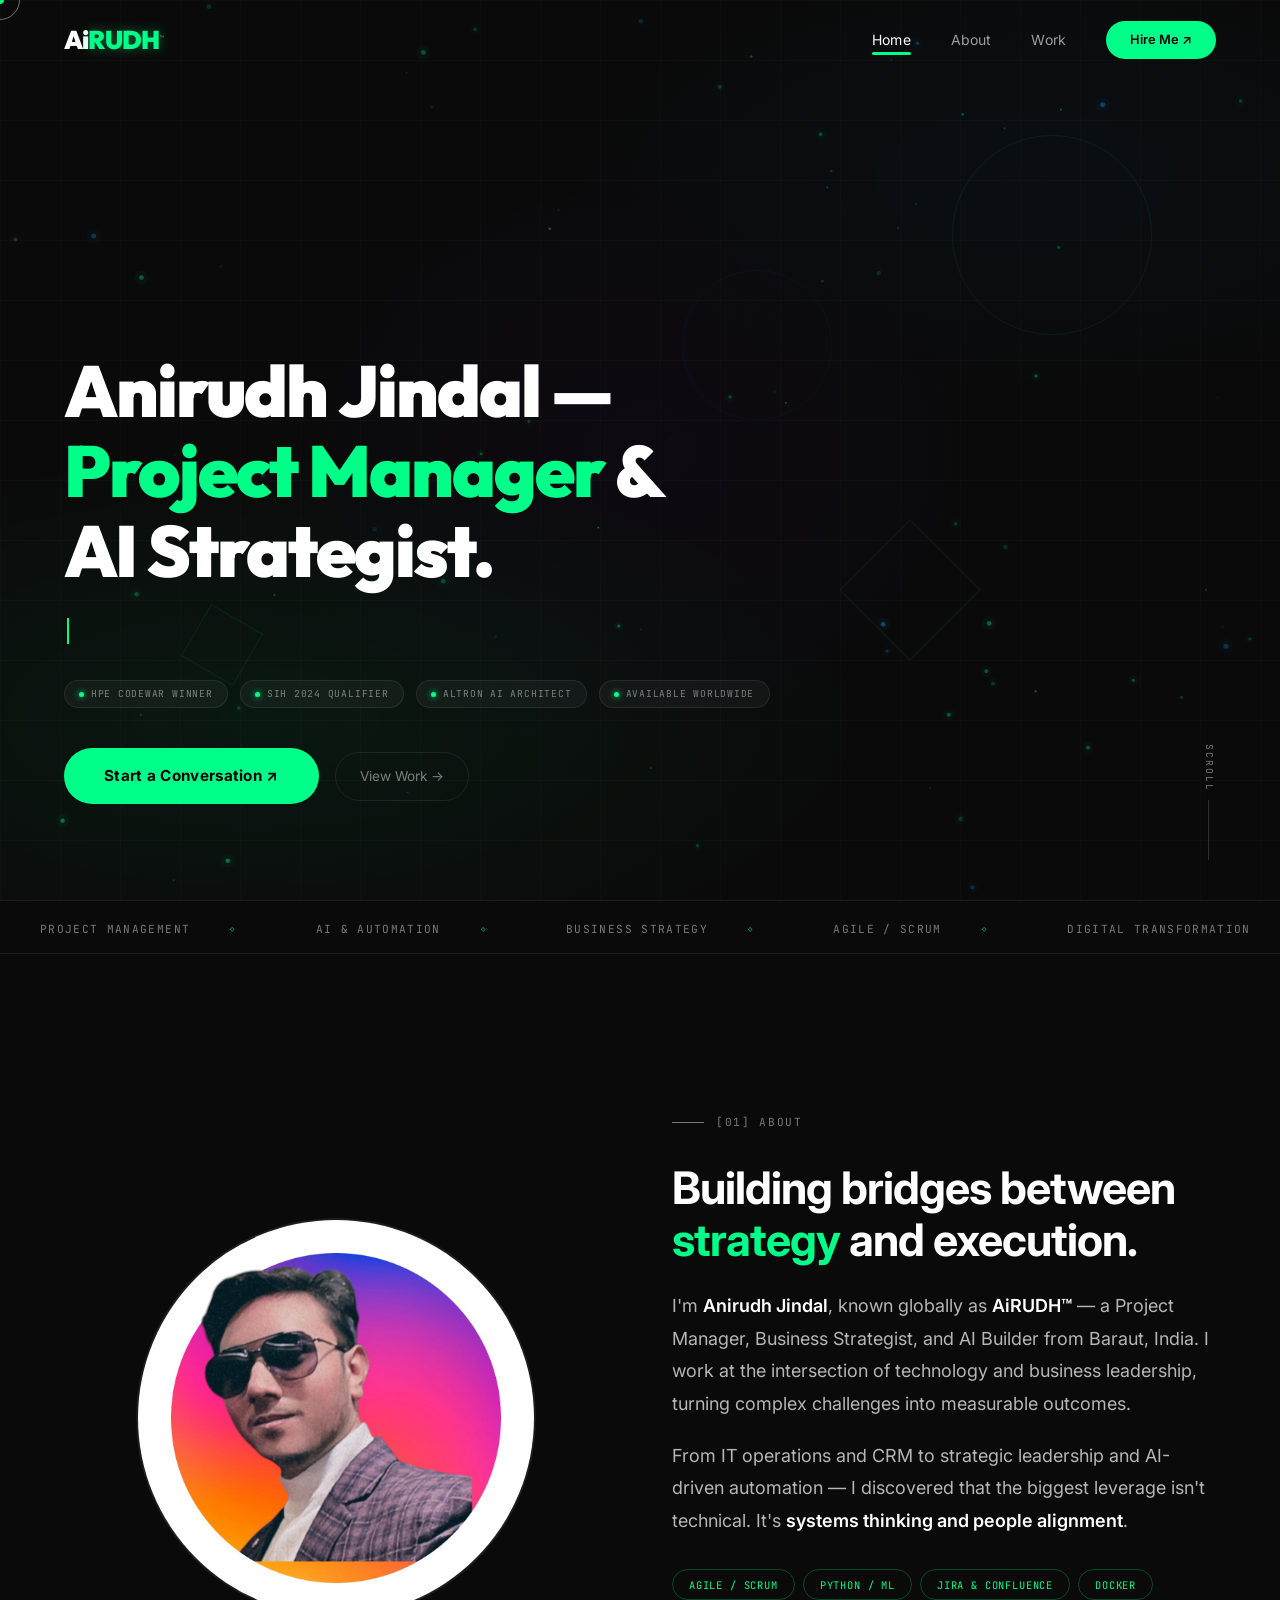
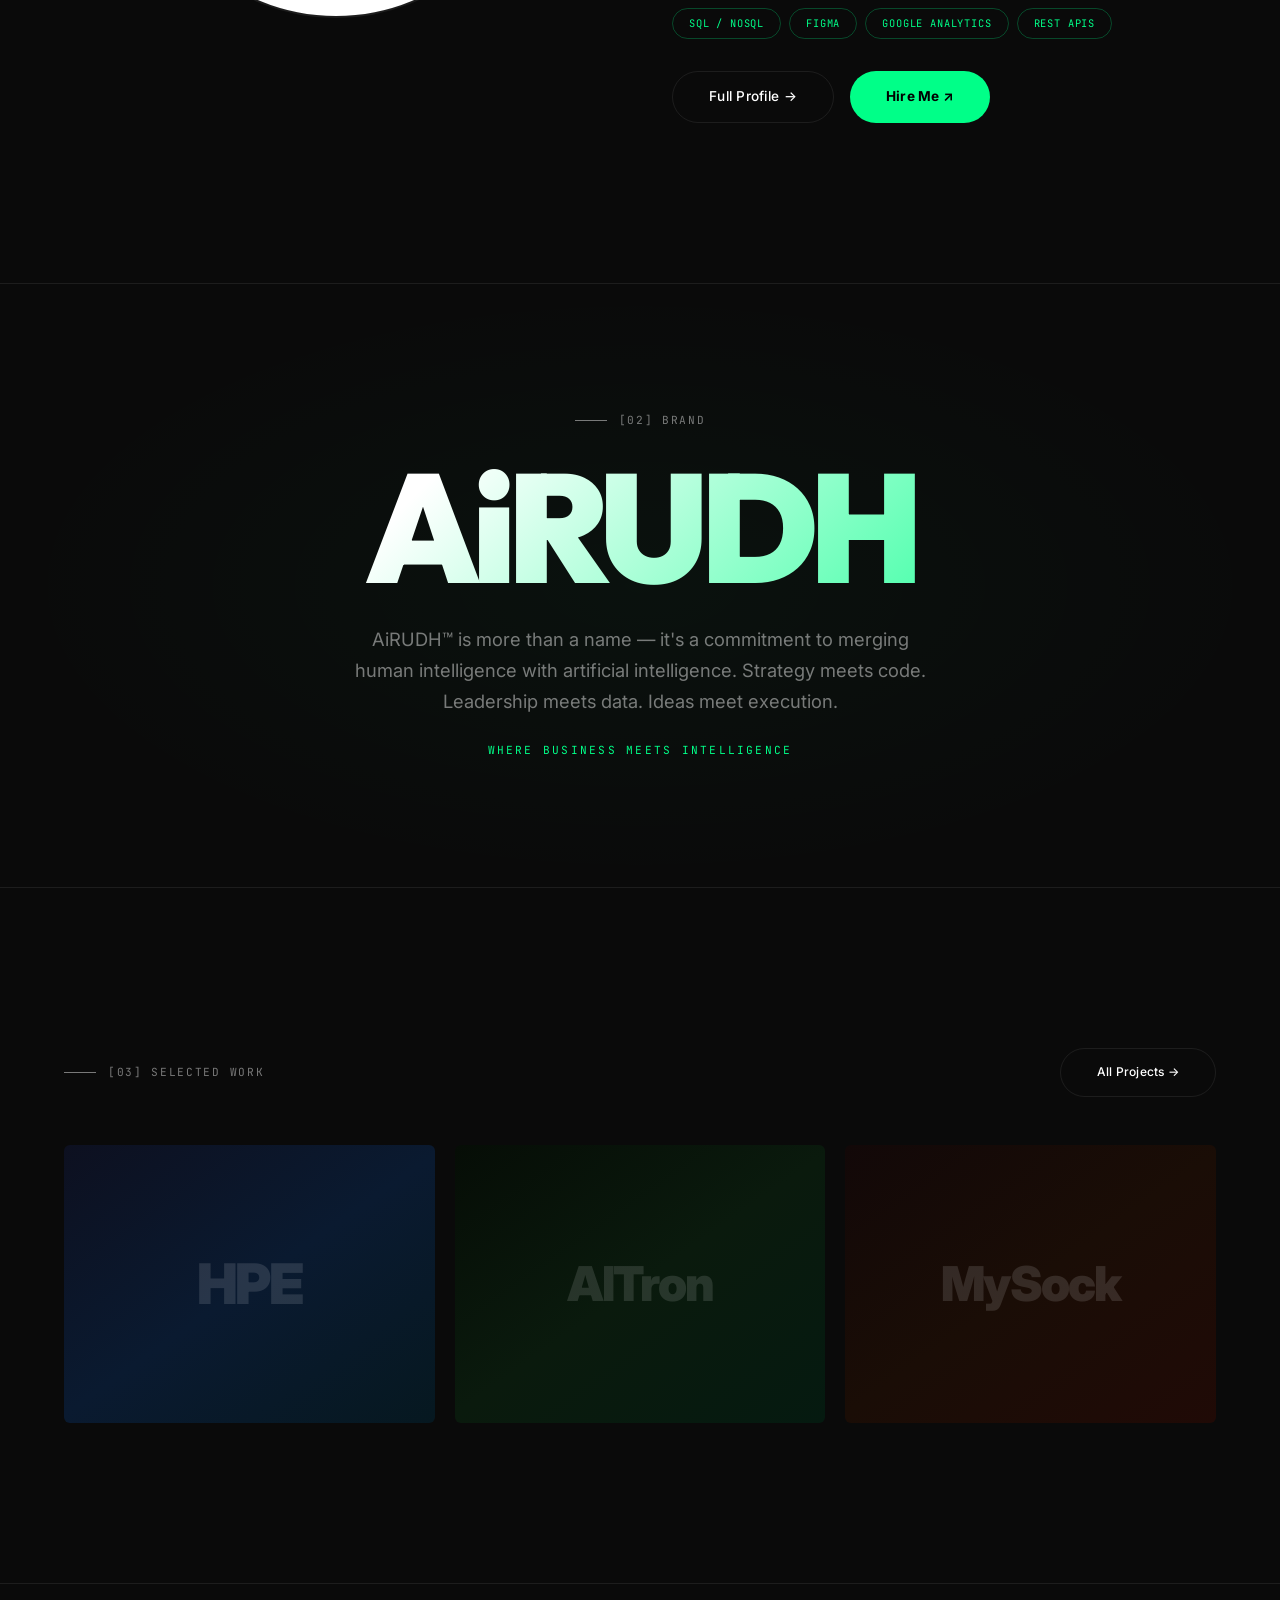
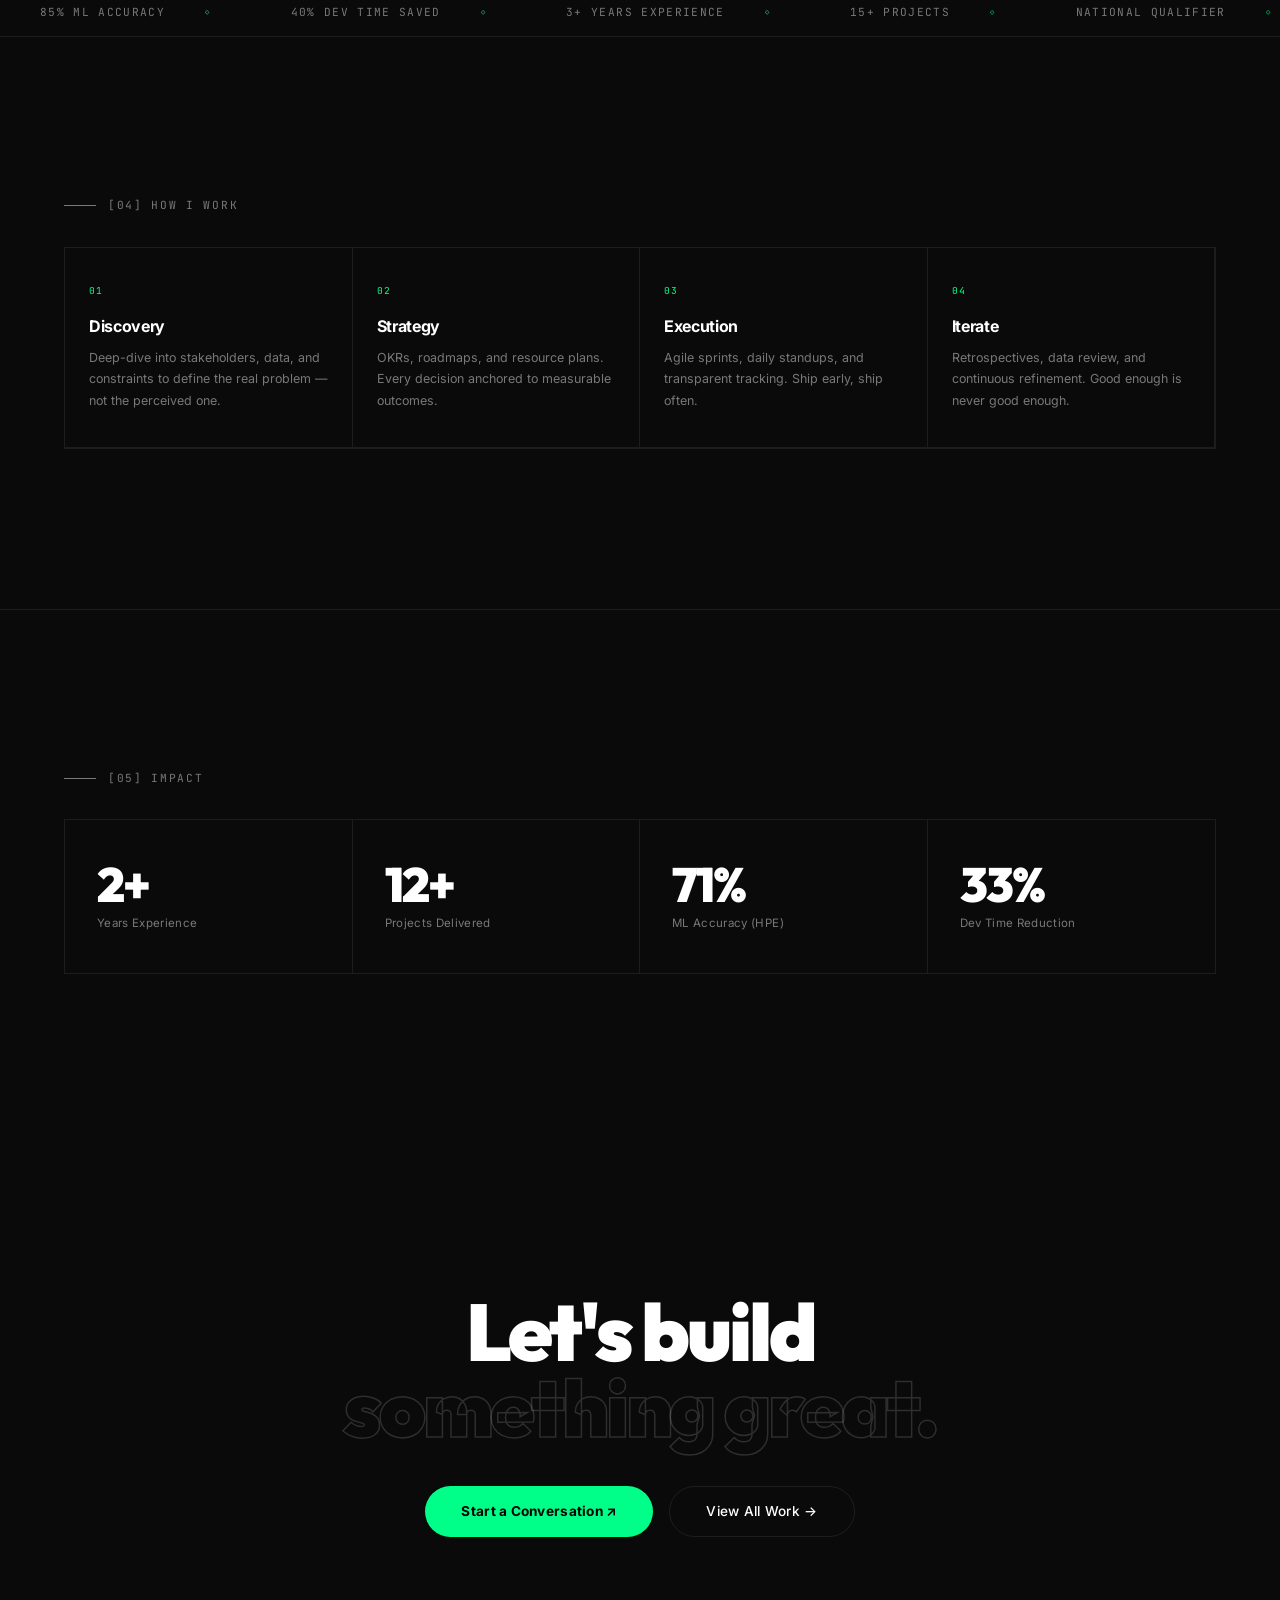
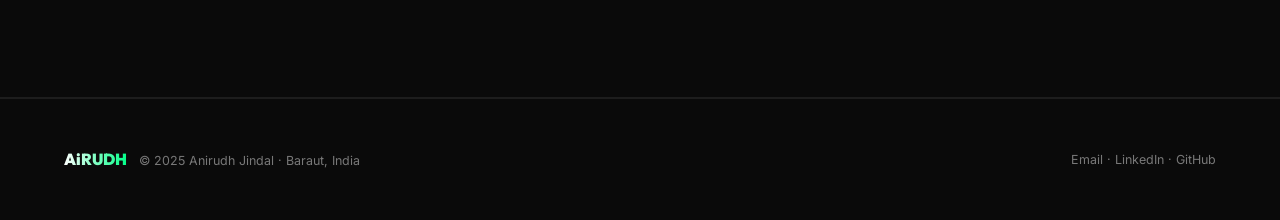
==== commit b08aaab8: "updata 02" ====
--- a/index.html
+++ b/index.html
@@ -36,17 +36,55 @@
   <meta name="twitter:description"
     content="HPE CodeWar Winner. Smart India Hackathon Qualifier. AI Builder. Available worldwide.">
 
-  <!-- PRELOADS -->
+  <!-- FONTS (loaded as stylesheet, not @import, to avoid render-blocking chain) -->
+  <link rel="preconnect" href="https://fonts.googleapis.com">
   <link rel="preconnect" href="https://fonts.gstatic.com" crossorigin>
-  <link rel="preload"
-    href="https://fonts.googleapis.com/css2?family=Inter:wght@400;500;700;900&family=Outfit:wght@300;400;700;900&family=JetBrains+Mono:wght@400;500&display=swap"
-    as="style">
+  <link rel="stylesheet"
+    href="https://fonts.googleapis.com/css2?family=Inter:wght@400;500;700;900&family=Outfit:wght@300;400;700;900&family=JetBrains+Mono:wght@400;500&display=swap">
   <link rel="stylesheet" href="style.css">
   <link rel="sitemap" type="application/xml" href="/sitemap.xml">
 
-  <!-- FAVICON (inline SVG) -->
+  <!-- FAVICON -->
   <link rel="icon"
     href="data:image/svg+xml,<svg xmlns=%22http://www.w3.org/2000/svg%22 viewBox=%220 0 100 100%22><text y=%22.9em%22 font-size=%2280%22>⚡</text></svg>">
+
+  <!-- GOOGLEBOT FAST-PATH: skip loader + show all content instantly for crawlers -->
+  <script>
+    if (/bot|crawl|spider|slurp|googlebot|bingbot|yandex|baidu|duckduck/i.test(navigator.userAgent)) {
+      var s = document.createElement('style');
+      s.textContent = '#loader{display:none!important}.reveal{opacity:1!important;transform:none!important}.hero-headline .word{opacity:1!important;transform:none!important}.h-badge{opacity:1!important;transform:none!important;animation:none!important}';
+      document.head.appendChild(s);
+    }
+  </script>
+
+  <!-- NOSCRIPT FALLBACK: ensure crawlers without JS still see content -->
+  <noscript>
+    <style>
+      #loader {
+        display: none !important
+      }
+
+      .reveal {
+        opacity: 1 !important;
+        transform: none !important
+      }
+
+      .hero-headline .word {
+        opacity: 1 !important;
+        transform: none !important
+      }
+
+      .h-badge {
+        opacity: 1 !important;
+        transform: none !important;
+        animation: none !important
+      }
+
+      #typewriter::after {
+        content: 'Merging strategy with technology.'
+      }
+    </style>
+  </noscript>
 </head>
 
 <body>
@@ -372,7 +410,18 @@
       }
     ]
   }</script>
-  <script src="main.js"></script>
+  <!-- FAQ Schema for rich snippets -->
+  <script type="application/ld+json">{
+    "@context":"https://schema.org",
+    "@type":"FAQPage",
+    "mainEntity":[
+      {"@type":"Question","name":"Who is Anirudh Jindal?","acceptedAnswer":{"@type":"Answer","text":"Anirudh Jindal (AiRUDH™) is a Project Manager, AI Strategist, and Business Leader from Baraut, India. He won HPE CodeWar 2024 and qualified for Smart India Hackathon 2024."}},
+      {"@type":"Question","name":"What does AiRUDH do?","acceptedAnswer":{"@type":"Answer","text":"AiRUDH™ provides project management consulting, AI automation, business strategy advisory, and product development services worldwide."}},
+      {"@type":"Question","name":"How to contact Anirudh Jindal?","acceptedAnswer":{"@type":"Answer","text":"You can reach Anirudh Jindal via WhatsApp at +91 98974 70837, email at work.anirudhjindal@gmail.com, or through LinkedIn."}},
+      {"@type":"Question","name":"What is Anirudh Jindal's experience?","acceptedAnswer":{"@type":"Answer","text":"Anirudh has 3+ years of experience in IT operations, CRM, project management, and AI/ML. He has delivered 15+ projects including HPE enterprise solutions, the AlTron offline AI system, and e-commerce platforms."}}
+    ]
+  }</script>
+  <script src="main.js" defer></script>
 </body>
 
 </html>
--- a/style.css
+++ b/style.css
@@ -4,7 +4,7 @@
    better responsiveness, micro-animations
    ───────────────────────────────────────────── */
 
-@import url('https://fonts.googleapis.com/css2?family=Inter:ital,wght@0,400;0,500;0,700;0,900;1,400&family=JetBrains+Mono:wght@400;500&family=Outfit:wght@300;400;700;900&display=swap');
+/* Fonts loaded via <link> in HTML <head> — avoids @import render-blocking chain */
 
 /* ═══ TOKENS ═══ */
 :root {
@@ -1634,6 +1634,7 @@
   resize: none;
   transition: border-color .25s;
   -webkit-appearance: none;
+  appearance: none;
 }
 
 .form-group input:focus,
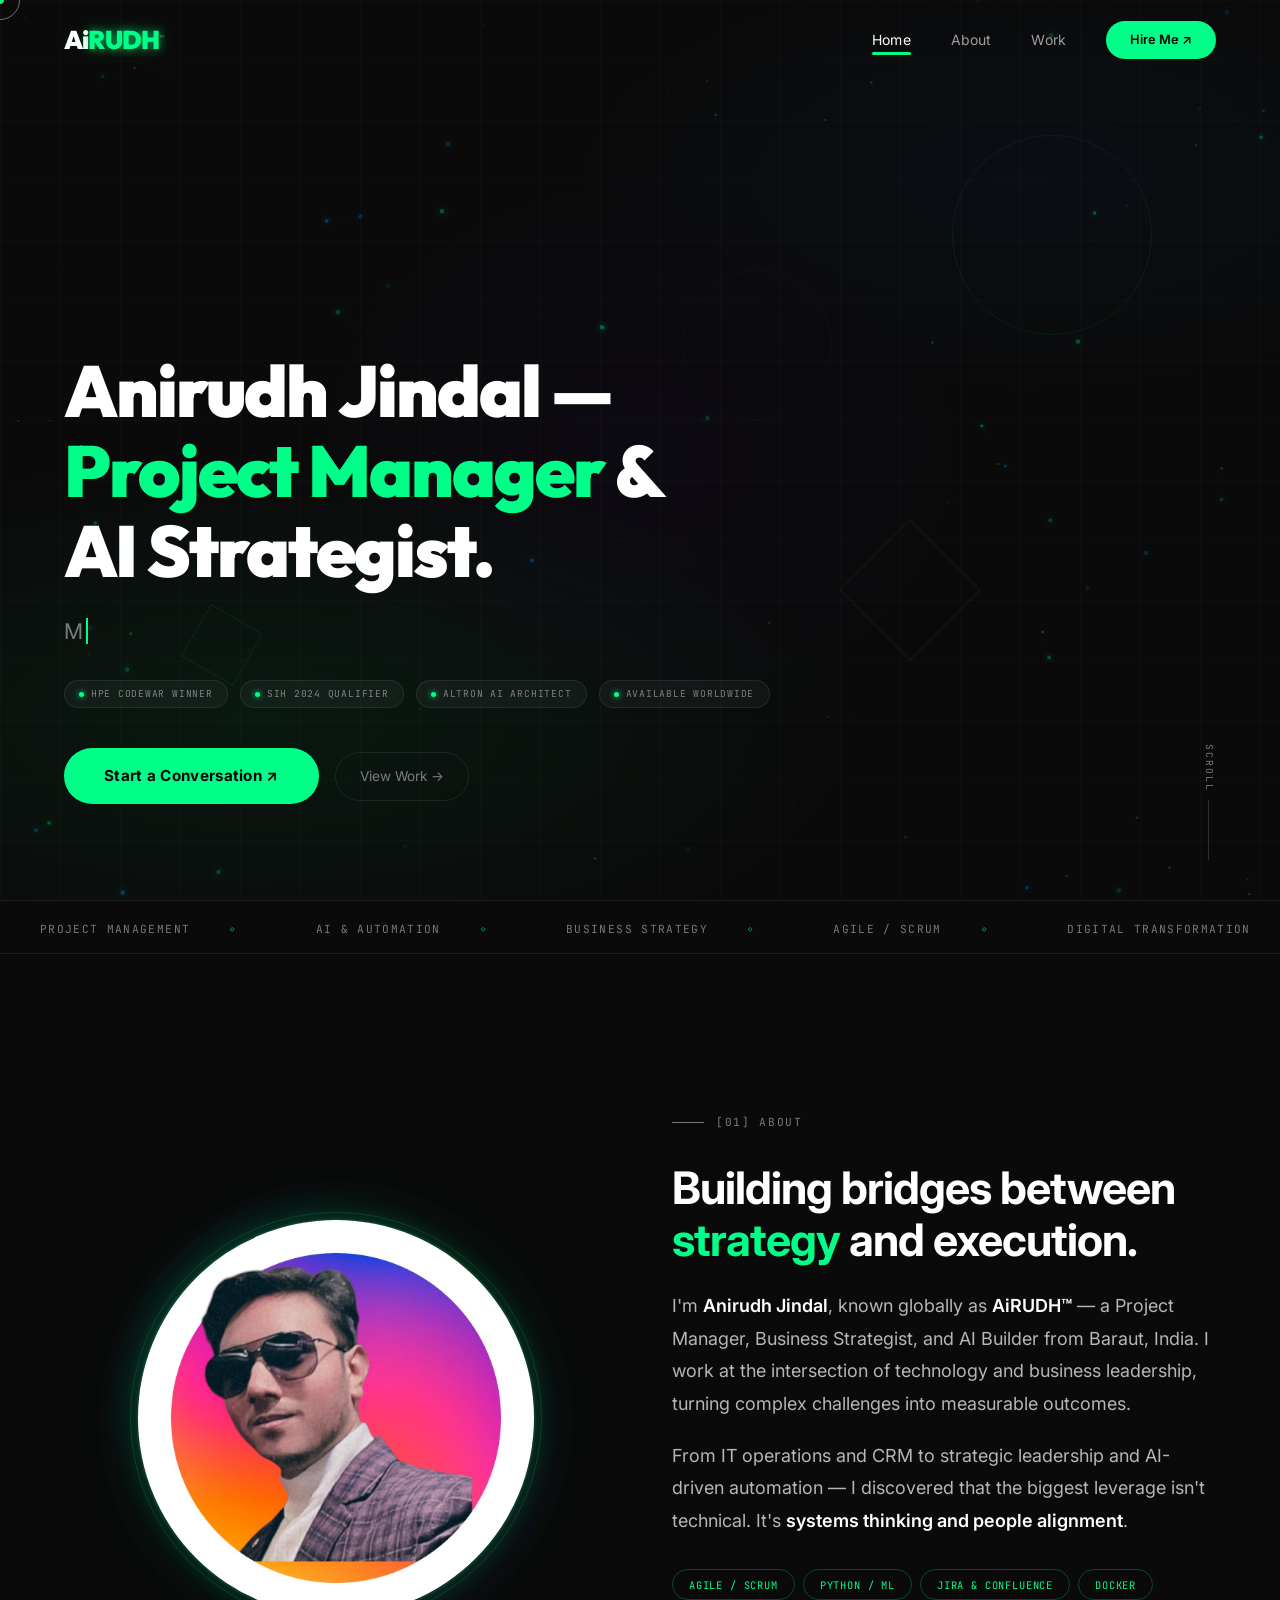
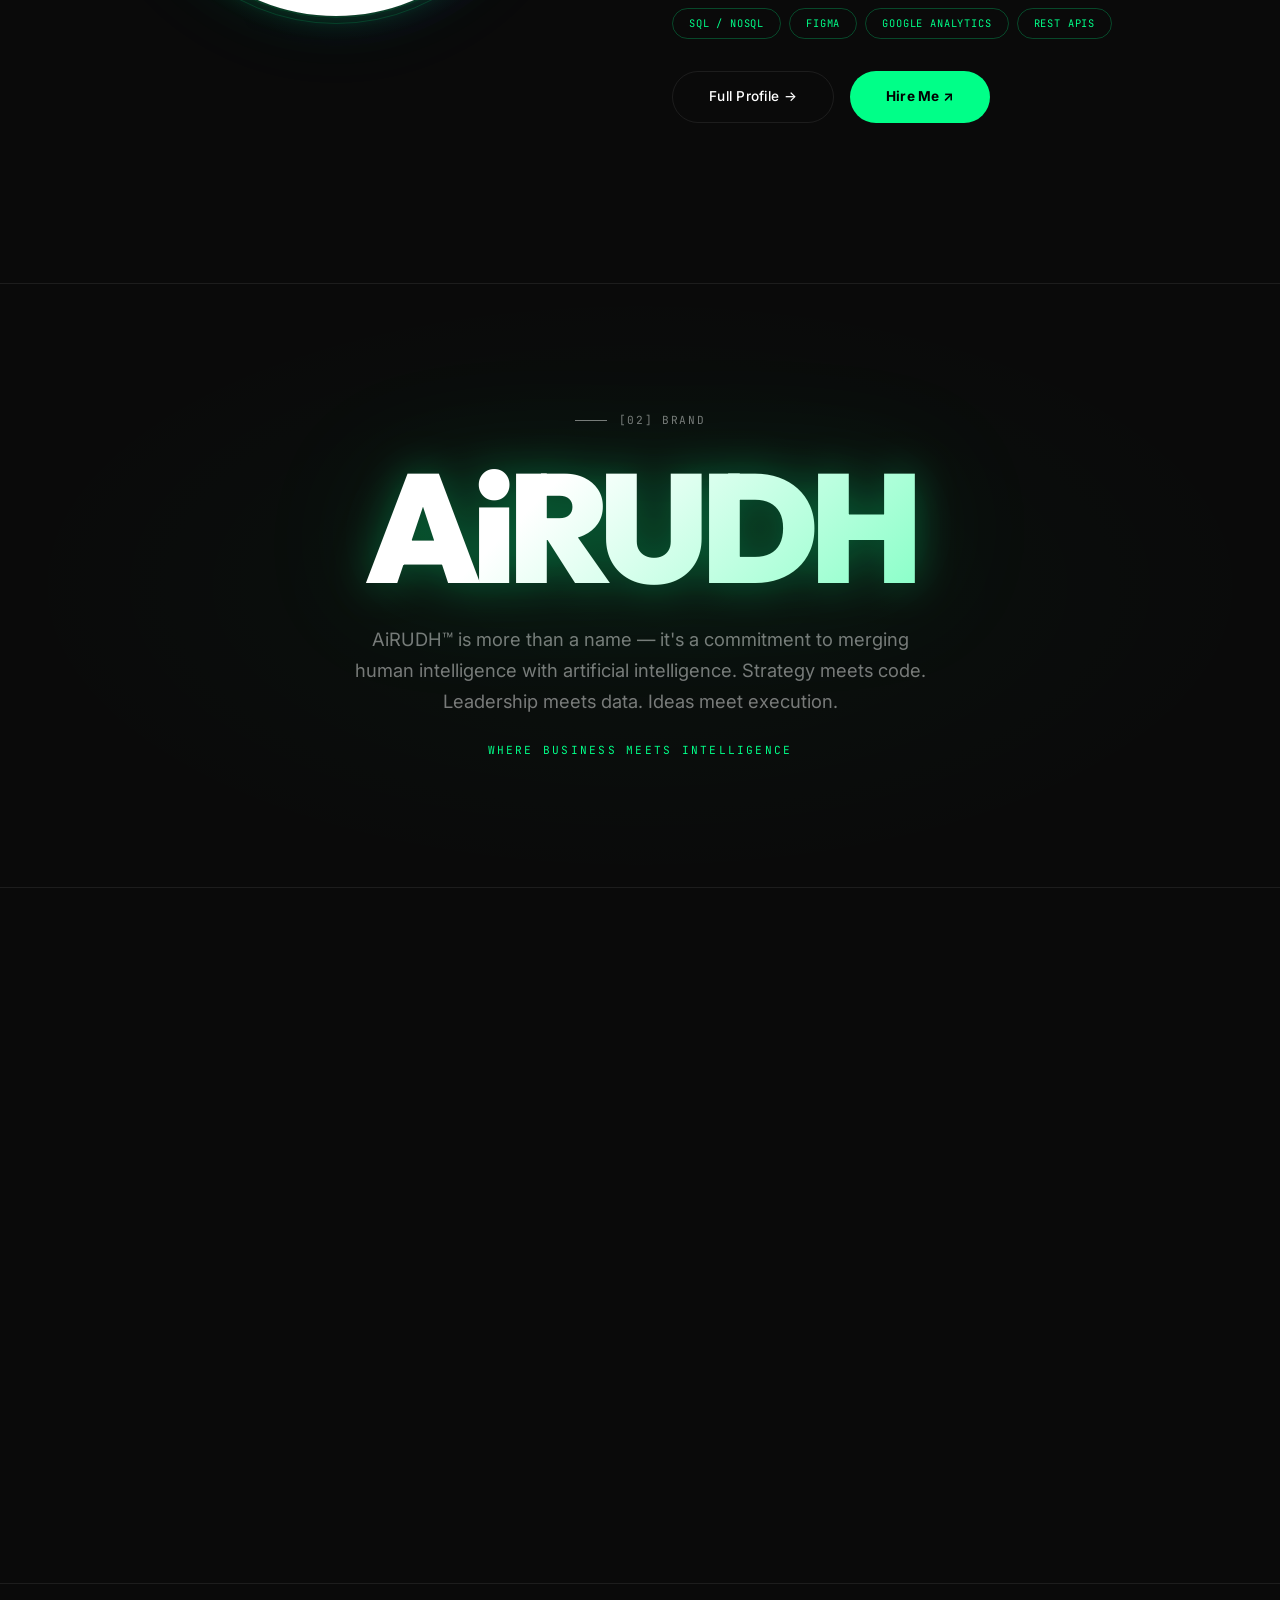
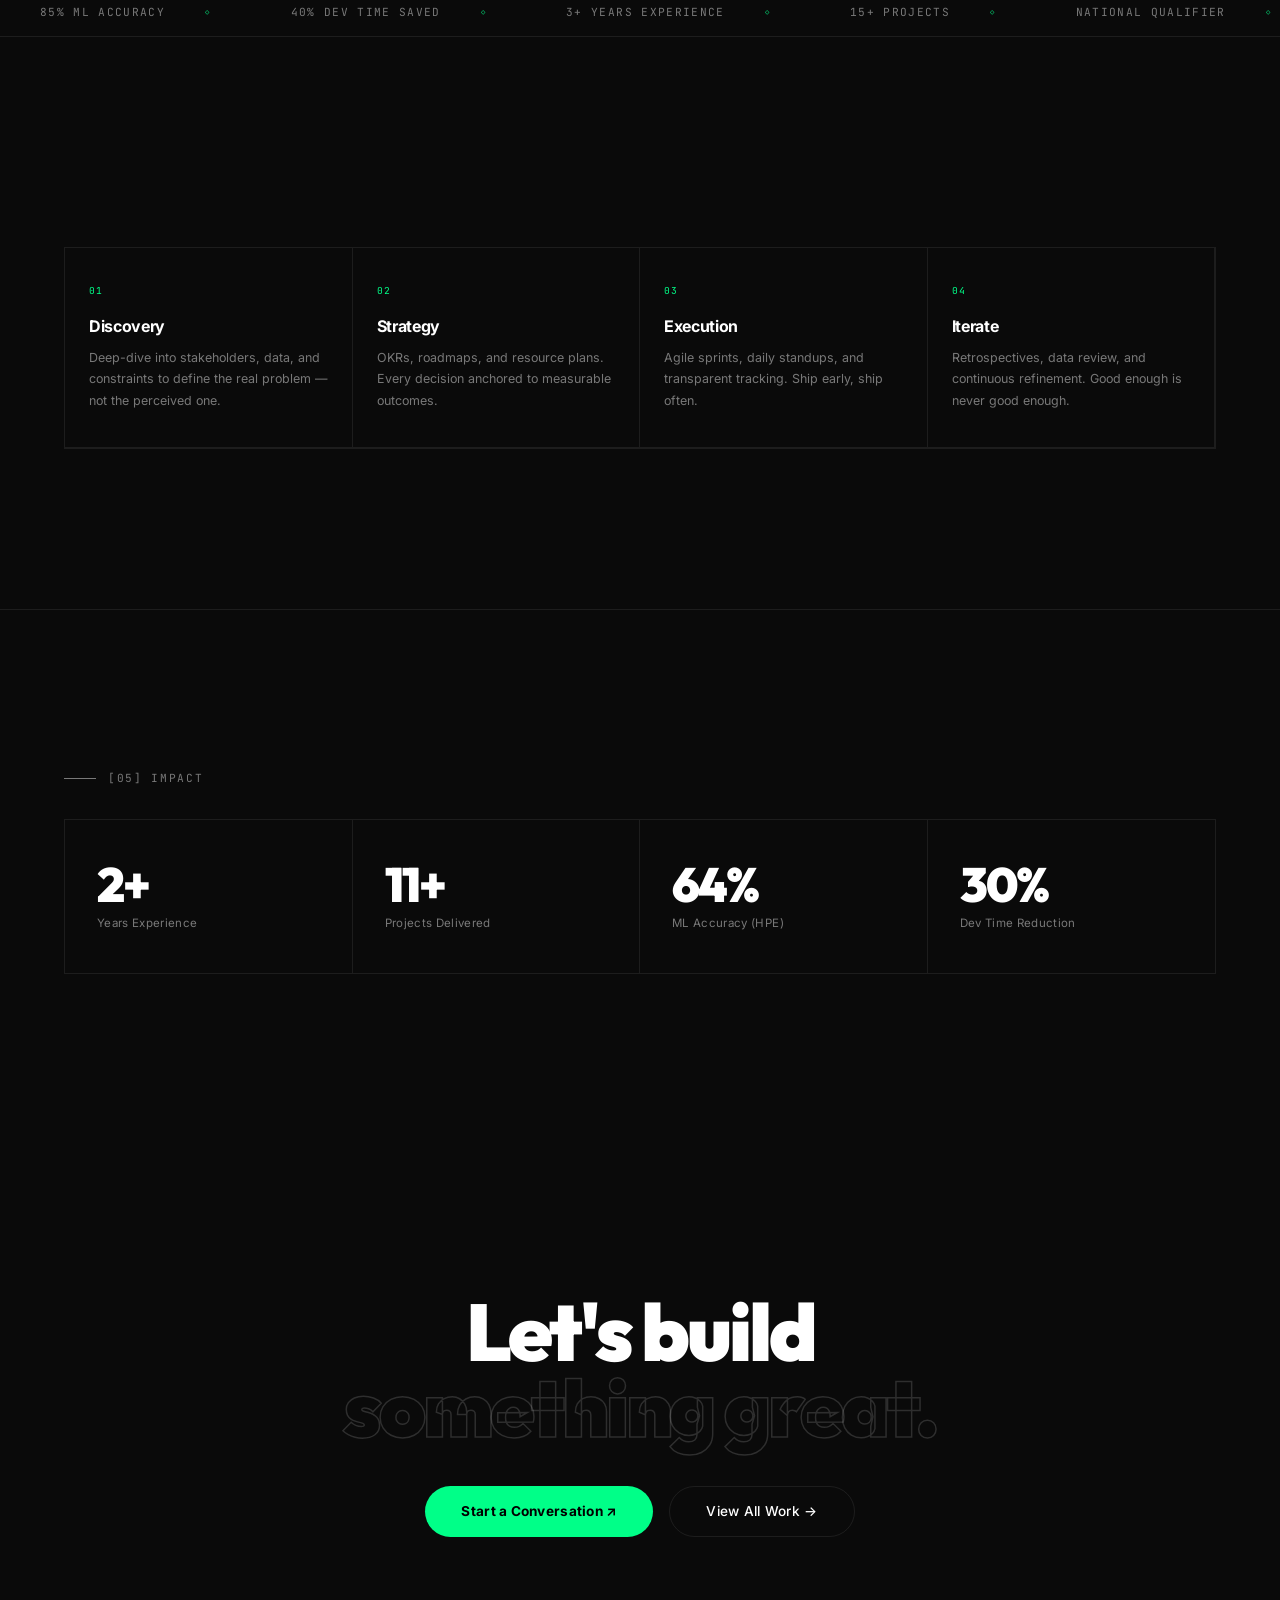
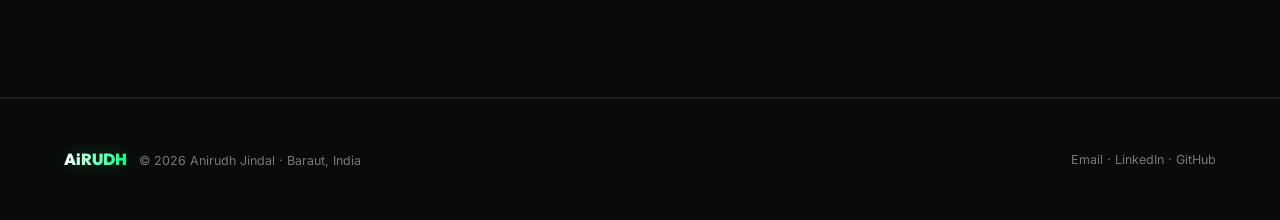
==== commit 8cae9303: "_ _" ====
--- a/index.html
+++ b/index.html
@@ -8,11 +8,15 @@
   <!-- PRIMARY SEO -->
   <title>Anirudh Jindal — AiRUDH™ | Project Manager, AI Strategist & Business Leader</title>
   <meta name="description"
-    content="Anirudh Jindal (AiRUDH™) — Elite Project Manager, Business Strategist & AI Builder from India. HPE CodeWar Winner. Smart India Hackathon Qualifier. Available for consulting, strategy advisory, and AI projects worldwide.">
+    content="Anirudh Jindal (AiRUDH™) — Elite Project Manager, Business Strategist & AI Builder from Baraut, India. HPE CodeWar 2024 Winner. Smart India Hackathon 2024 Qualifier. Creator of AlTron AI. Available for consulting, strategy advisory, and AI projects worldwide.">
   <meta name="keywords"
-    content="Anirudh Jindal, AiRUDH, Project Manager, AI Strategist, Business Strategist, HPE CodeWar, Smart India Hackathon, AlTron AI, IT Consultant, Baraut, India, PM, Agile, Scrum, ML Engineer, Digital Transformation">
+    content="Anirudh Jindal, AiRUDH, airudh, AIRUDH, Anirudh, anirudh jindal, Project Manager, AI Strategist, Business Strategist, HPE CodeWar 2024, Smart India Hackathon 2024, AlTron AI, IT Consultant, Baraut, Uttar Pradesh, India, PM, Agile, Scrum, ML Engineer, Digital Transformation, AI Builder, Tech Leader, Anirudh Jindal portfolio, Anirudh Jindal AiRUDH, who is AiRUDH, AiRUDH India">
   <meta name="author" content="Anirudh Jindal">
   <meta name="robots" content="index, follow, max-image-preview:large, max-snippet:-1, max-video-preview:-1">
+  <meta name="theme-color" content="#0a0a0a">
+  <meta name="color-scheme" content="dark">
+  <!-- Google Search Console: replace content with your verification code -->
+  <!-- <meta name="google-site-verification" content="YOUR_VERIFICATION_CODE"> -->
   <link rel="canonical" href="https://airudh.in/">
 
   <!-- GEO-TARGETING -->
@@ -24,9 +28,13 @@
   <!-- OPEN GRAPH -->
   <meta property="og:title" content="Anirudh Jindal — AiRUDH™ | PM & AI Strategist">
   <meta property="og:description"
-    content="Elite Project Manager & AI Strategist. HPE CodeWar Winner. Available for consulting worldwide.">
+    content="Elite Project Manager & AI Strategist. HPE CodeWar 2024 Winner. Creator of AlTron AI. Available for consulting worldwide.">
   <meta property="og:type" content="website">
   <meta property="og:url" content="https://airudh.in/">
+  <meta property="og:image" content="https://airudh.in/Professional_PIC-Photoroom.jpg">
+  <meta property="og:image:width" content="1200">
+  <meta property="og:image:height" content="1200">
+  <meta property="og:image:alt" content="Anirudh Jindal — AiRUDH™ Project Manager and AI Strategist">
   <meta property="og:site_name" content="AiRUDH™ — Anirudh Jindal">
   <meta property="og:locale" content="en_US">
 
@@ -34,7 +42,9 @@
   <meta name="twitter:card" content="summary_large_image">
   <meta name="twitter:title" content="Anirudh Jindal — AiRUDH™ | PM & AI Strategist">
   <meta name="twitter:description"
-    content="HPE CodeWar Winner. Smart India Hackathon Qualifier. AI Builder. Available worldwide.">
+    content="HPE CodeWar 2024 Winner. Smart India Hackathon Qualifier. AI Builder. Available worldwide.">
+  <meta name="twitter:image" content="https://airudh.in/Professional_PIC-Photoroom.jpg">
+  <meta name="twitter:image:alt" content="Anirudh Jindal — AiRUDH™ Project Manager and AI Strategist">
 
   <!-- FONTS (loaded as stylesheet, not @import, to avoid render-blocking chain) -->
   <link rel="preconnect" href="https://fonts.googleapis.com">
@@ -364,7 +374,7 @@
   <footer>
     <div>
       <span class="footer-brand">AiRUDH</span>
-      <span style="margin-left:.5rem;">© 2025 Anirudh Jindal · Baraut, India</span>
+      <span style="margin-left:.5rem;">© 2026 Anirudh Jindal · Baraut, India</span>
     </div>
     <span>
       <a href="mailto:work.anirudhjindal@gmail.com">Email</a> ·
@@ -388,13 +398,15 @@
       {
         "@type":"Person",
         "name":"Anirudh Jindal",
-        "alternateName":["AiRUDH","Ai RUDH","Anirudh"],
+        "alternateName":["AiRUDH","Ai RUDH","Anirudh","airudh","AIRUDH","Anirudh J","Anirudh Jindal AiRUDH","anirudh jindal"],
         "url":"https://airudh.in",
+        "image":"https://airudh.in/Professional_PIC-Photoroom.jpg",
         "email":"work.anirudhjindal@gmail.com",
         "telephone":"+91-98974-70837",
         "jobTitle":"Project Manager & AI Strategist",
-        "description":"Elite Project Manager, Business Strategist, and AI Builder. HPE CodeWar 2024 Winner. Smart India Hackathon 2024 Qualifier. Creator of AlTron AI. Available for worldwide consulting.",
-        "knowsAbout":["Project Management","Artificial Intelligence","Machine Learning","Business Strategy","Agile","Scrum","Digital Transformation","Python","Data Analytics"],
+        "description":"Elite Project Manager, Business Strategist, and AI Builder from Baraut, India. HPE CodeWar 2024 Winner. Smart India Hackathon 2024 Qualifier. Creator of AlTron AI. Available for worldwide consulting and AI projects.",
+        "knowsAbout":["Project Management","Artificial Intelligence","Machine Learning","Business Strategy","Agile","Scrum","Digital Transformation","Python","Data Analytics","Team Leadership","Product Development","Process Automation"],
+        "alumniOf":{"@type":"Organization","name":"HPE CodeWar 2024"},
         "address":{"@type":"PostalAddress","addressLocality":"Baraut","addressRegion":"Uttar Pradesh","addressCountry":"IN"},
         "sameAs":["https://linkedin.com/in/anirudh-jindal","https://github.com/AiRUDH"],
         "award":["HPE CodeWar 2024 Winner","Smart India Hackathon 2024 Qualifier"]
@@ -415,10 +427,13 @@
     "@context":"https://schema.org",
     "@type":"FAQPage",
     "mainEntity":[
-      {"@type":"Question","name":"Who is Anirudh Jindal?","acceptedAnswer":{"@type":"Answer","text":"Anirudh Jindal (AiRUDH™) is a Project Manager, AI Strategist, and Business Leader from Baraut, India. He won HPE CodeWar 2024 and qualified for Smart India Hackathon 2024."}},
-      {"@type":"Question","name":"What does AiRUDH do?","acceptedAnswer":{"@type":"Answer","text":"AiRUDH™ provides project management consulting, AI automation, business strategy advisory, and product development services worldwide."}},
-      {"@type":"Question","name":"How to contact Anirudh Jindal?","acceptedAnswer":{"@type":"Answer","text":"You can reach Anirudh Jindal via WhatsApp at +91 98974 70837, email at work.anirudhjindal@gmail.com, or through LinkedIn."}},
-      {"@type":"Question","name":"What is Anirudh Jindal's experience?","acceptedAnswer":{"@type":"Answer","text":"Anirudh has 3+ years of experience in IT operations, CRM, project management, and AI/ML. He has delivered 15+ projects including HPE enterprise solutions, the AlTron offline AI system, and e-commerce platforms."}}
+      {"@type":"Question","name":"Who is Anirudh Jindal?","acceptedAnswer":{"@type":"Answer","text":"Anirudh Jindal, globally known as AiRUDH™, is an elite Project Manager, AI Strategist, and Business Leader based in Baraut, Uttar Pradesh, India. He won HPE CodeWar 2024 and qualified for the national-level Smart India Hackathon 2024. He is the creator of AlTron AI, an offline artificial intelligence system."}},
+      {"@type":"Question","name":"What does AiRUDH do?","acceptedAnswer":{"@type":"Answer","text":"AiRUDH™ (Anirudh Jindal) provides project management consulting, AI-driven automation, business strategy advisory, product development, and digital transformation services to clients worldwide. His expertise spans Agile/Scrum methodology, machine learning, and cross-functional team leadership."}},
+      {"@type":"Question","name":"How to contact Anirudh Jindal?","acceptedAnswer":{"@type":"Answer","text":"You can contact Anirudh Jindal (AiRUDH) via WhatsApp at +91 98974 70837, email at work.anirudhjindal@gmail.com, or connect on LinkedIn at linkedin.com/in/anirudh-jindal. He guarantees a response within 24 hours."}},
+      {"@type":"Question","name":"What is Anirudh Jindal's experience?","acceptedAnswer":{"@type":"Answer","text":"Anirudh Jindal has 3+ years of experience in IT operations, CRM, project management, and AI/ML engineering. He has delivered 15+ projects including HPE enterprise solutions (85% ML accuracy), the AlTron offline AI system with vision and voice modules, and full-lifecycle e-commerce platforms."}},
+      {"@type":"Question","name":"What is AiRUDH?","acceptedAnswer":{"@type":"Answer","text":"AiRUDH is the professional brand name of Anirudh Jindal. It represents the fusion of AI (Artificial Intelligence) with RUDH (from Anirudh), symbolizing the commitment to merging human intelligence with artificial intelligence in every project."}},
+      {"@type":"Question","name":"Where is Anirudh Jindal from?","acceptedAnswer":{"@type":"Answer","text":"Anirudh Jindal (AiRUDH) is from Baraut, Uttar Pradesh, India. He works with clients globally and is available for remote consulting, strategy advisory, and AI projects worldwide."}},
+      {"@type":"Question","name":"What is AlTron AI?","acceptedAnswer":{"@type":"Answer","text":"AlTron AI is a fully offline artificial intelligence platform designed and led by Anirudh Jindal (AiRUDH). It features vision, voice, and memory-learning capabilities across 3 core AI modules, with zero cloud dependency."}}
     ]
   }</script>
   <script src="main.js" defer></script>
--- a/style.css
+++ b/style.css
@@ -220,11 +220,17 @@
   letter-spacing: -.04em;
   color: var(--text);
   position: relative;
+  text-shadow: 0 0 20px rgba(0, 255, 136, .15);
 }
 
 .loader-brand span {
   color: var(--accent);
-  text-shadow: 0 0 30px rgba(0, 255, 136, .6);
+  text-shadow:
+    0 0 10px rgba(0, 255, 136, .8),
+    0 0 30px rgba(0, 255, 136, .5),
+    0 0 60px rgba(0, 255, 136, .25),
+    0 0 100px rgba(0, 255, 136, .1);
+  animation: brandGlow 2.5s ease-in-out infinite alternate;
 }
 
 .loader-bar {
@@ -272,16 +278,24 @@
   letter-spacing: -.03em;
   color: var(--text);
   position: relative;
+  text-shadow: 0 0 15px rgba(0, 255, 136, .08);
 }
 
 .nav-logo span {
   color: var(--accent);
-  text-shadow: 0 0 12px rgba(0, 255, 136, .4);
+  text-shadow:
+    0 0 8px rgba(0, 255, 136, .6),
+    0 0 20px rgba(0, 255, 136, .3),
+    0 0 40px rgba(0, 255, 136, .12);
   transition: text-shadow .3s;
 }
 
 .nav-logo:hover span {
-  text-shadow: 0 0 25px rgba(0, 255, 136, .8), 0 0 50px rgba(0, 255, 136, .3);
+  text-shadow:
+    0 0 10px rgba(0, 255, 136, 1),
+    0 0 30px rgba(0, 255, 136, .7),
+    0 0 60px rgba(0, 255, 136, .35),
+    0 0 100px rgba(0, 255, 136, .15);
 }
 
 .nav-logo::after {
@@ -882,11 +896,30 @@
   width: clamp(260px, 100%, 400px);
   aspect-ratio: 1;
   border-radius: 50%;
-  overflow: hidden;
+  overflow: visible;
   margin: 0 auto;
-  transition: transform .6s var(--spring);
-  border: 2px solid var(--border);
-  position: relative;
+  transition: transform .6s var(--spring), box-shadow .6s var(--spring);
+  border: 2px solid rgba(0, 255, 136, .2);
+  position: relative;
+  box-shadow:
+    0 0 25px rgba(0, 255, 136, .15),
+    0 0 60px rgba(0, 255, 136, .08),
+    0 0 100px rgba(0, 200, 255, .05);
+}
+
+/* Professional background glow behind photo */
+.about-photo::before {
+  content: '';
+  position: absolute;
+  inset: -30px;
+  border-radius: 50%;
+  background:
+    radial-gradient(circle, rgba(0, 255, 136, .12) 0%, rgba(0, 255, 136, .04) 40%, transparent 70%),
+    radial-gradient(circle at 30% 30%, rgba(0, 200, 255, .06) 0%, transparent 50%),
+    radial-gradient(circle at 70% 70%, rgba(100, 0, 255, .04) 0%, transparent 50%);
+  z-index: -1;
+  animation: photoGlow 4s ease-in-out infinite alternate;
+  pointer-events: none;
 }
 
 .about-photo::after {
@@ -898,6 +931,19 @@
   animation: ringPulse 3s ease-in-out infinite;
 }
 
+@keyframes photoGlow {
+  0% {
+    opacity: .7;
+    transform: scale(1);
+    filter: blur(0px);
+  }
+  100% {
+    opacity: 1;
+    transform: scale(1.08);
+    filter: blur(2px);
+  }
+}
+
 @keyframes ringPulse {
 
   0%,
@@ -914,6 +960,10 @@
 
 .about-photo:hover {
   transform: translateY(-10px);
+  box-shadow:
+    0 0 35px rgba(0, 255, 136, .25),
+    0 0 80px rgba(0, 255, 136, .12),
+    0 0 140px rgba(0, 200, 255, .08);
 }
 
 .about-photo img {
@@ -921,6 +971,7 @@
   height: 100%;
   object-fit: cover;
   object-position: top;
+  border-radius: 50%;
 }
 
 .about-body h2 {
@@ -983,20 +1034,48 @@
   letter-spacing: -.06em;
   line-height: .85;
   margin-bottom: 2rem;
-  background: linear-gradient(135deg, var(--text) 30%, var(--accent) 100%);
+  background: linear-gradient(135deg, var(--text) 20%, var(--accent) 60%, #00ccff 100%);
   -webkit-background-clip: text;
   -webkit-text-fill-color: transparent;
   background-clip: text;
-  animation: brandShimmer 4s ease-in-out infinite alternate;
+  background-size: 200% 200%;
+  animation: brandShimmer 4s ease-in-out infinite alternate, brandGradientShift 6s ease-in-out infinite alternate;
+  filter: drop-shadow(0 0 20px rgba(0, 255, 136, .3)) drop-shadow(0 0 60px rgba(0, 255, 136, .12));
+  position: relative;
 }
 
 @keyframes brandShimmer {
   0% {
-    filter: brightness(1)
+    filter: drop-shadow(0 0 15px rgba(0, 255, 136, .2)) drop-shadow(0 0 50px rgba(0, 255, 136, .08)) brightness(1);
   }
 
   100% {
-    filter: brightness(1.15)
+    filter: drop-shadow(0 0 25px rgba(0, 255, 136, .4)) drop-shadow(0 0 80px rgba(0, 255, 136, .18)) brightness(1.15);
+  }
+}
+
+@keyframes brandGradientShift {
+  0% {
+    background-position: 0% 50%;
+  }
+  100% {
+    background-position: 100% 50%;
+  }
+}
+
+@keyframes brandGlow {
+  0% {
+    text-shadow:
+      0 0 10px rgba(0, 255, 136, .6),
+      0 0 25px rgba(0, 255, 136, .3),
+      0 0 50px rgba(0, 255, 136, .15);
+  }
+  100% {
+    text-shadow:
+      0 0 15px rgba(0, 255, 136, .9),
+      0 0 40px rgba(0, 255, 136, .5),
+      0 0 80px rgba(0, 255, 136, .25),
+      0 0 120px rgba(0, 255, 136, .1);
   }
 }
 
@@ -1777,6 +1856,7 @@
   -webkit-background-clip: text;
   -webkit-text-fill-color: transparent;
   background-clip: text;
+  filter: drop-shadow(0 0 8px rgba(0, 255, 136, .2)) drop-shadow(0 0 20px rgba(0, 255, 136, .08));
 }
 
 /* ═══ FAB ═══ */
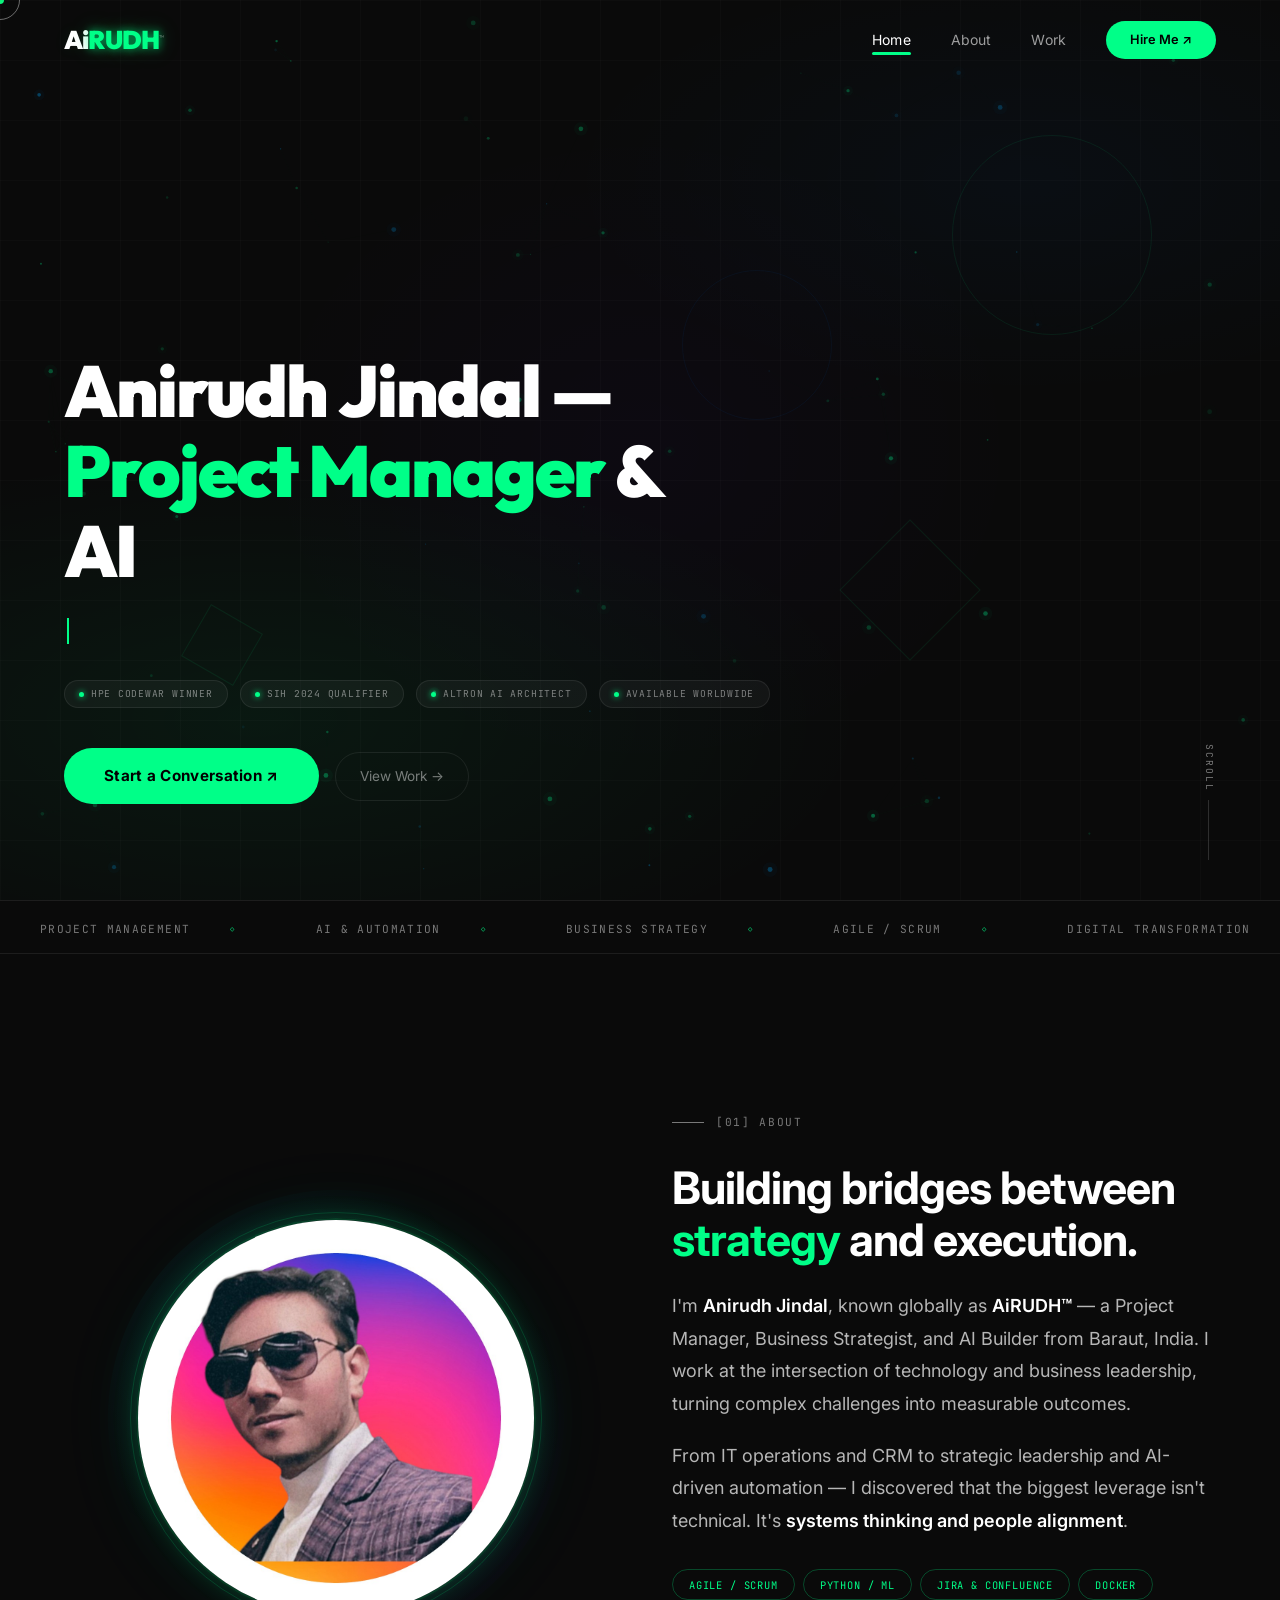
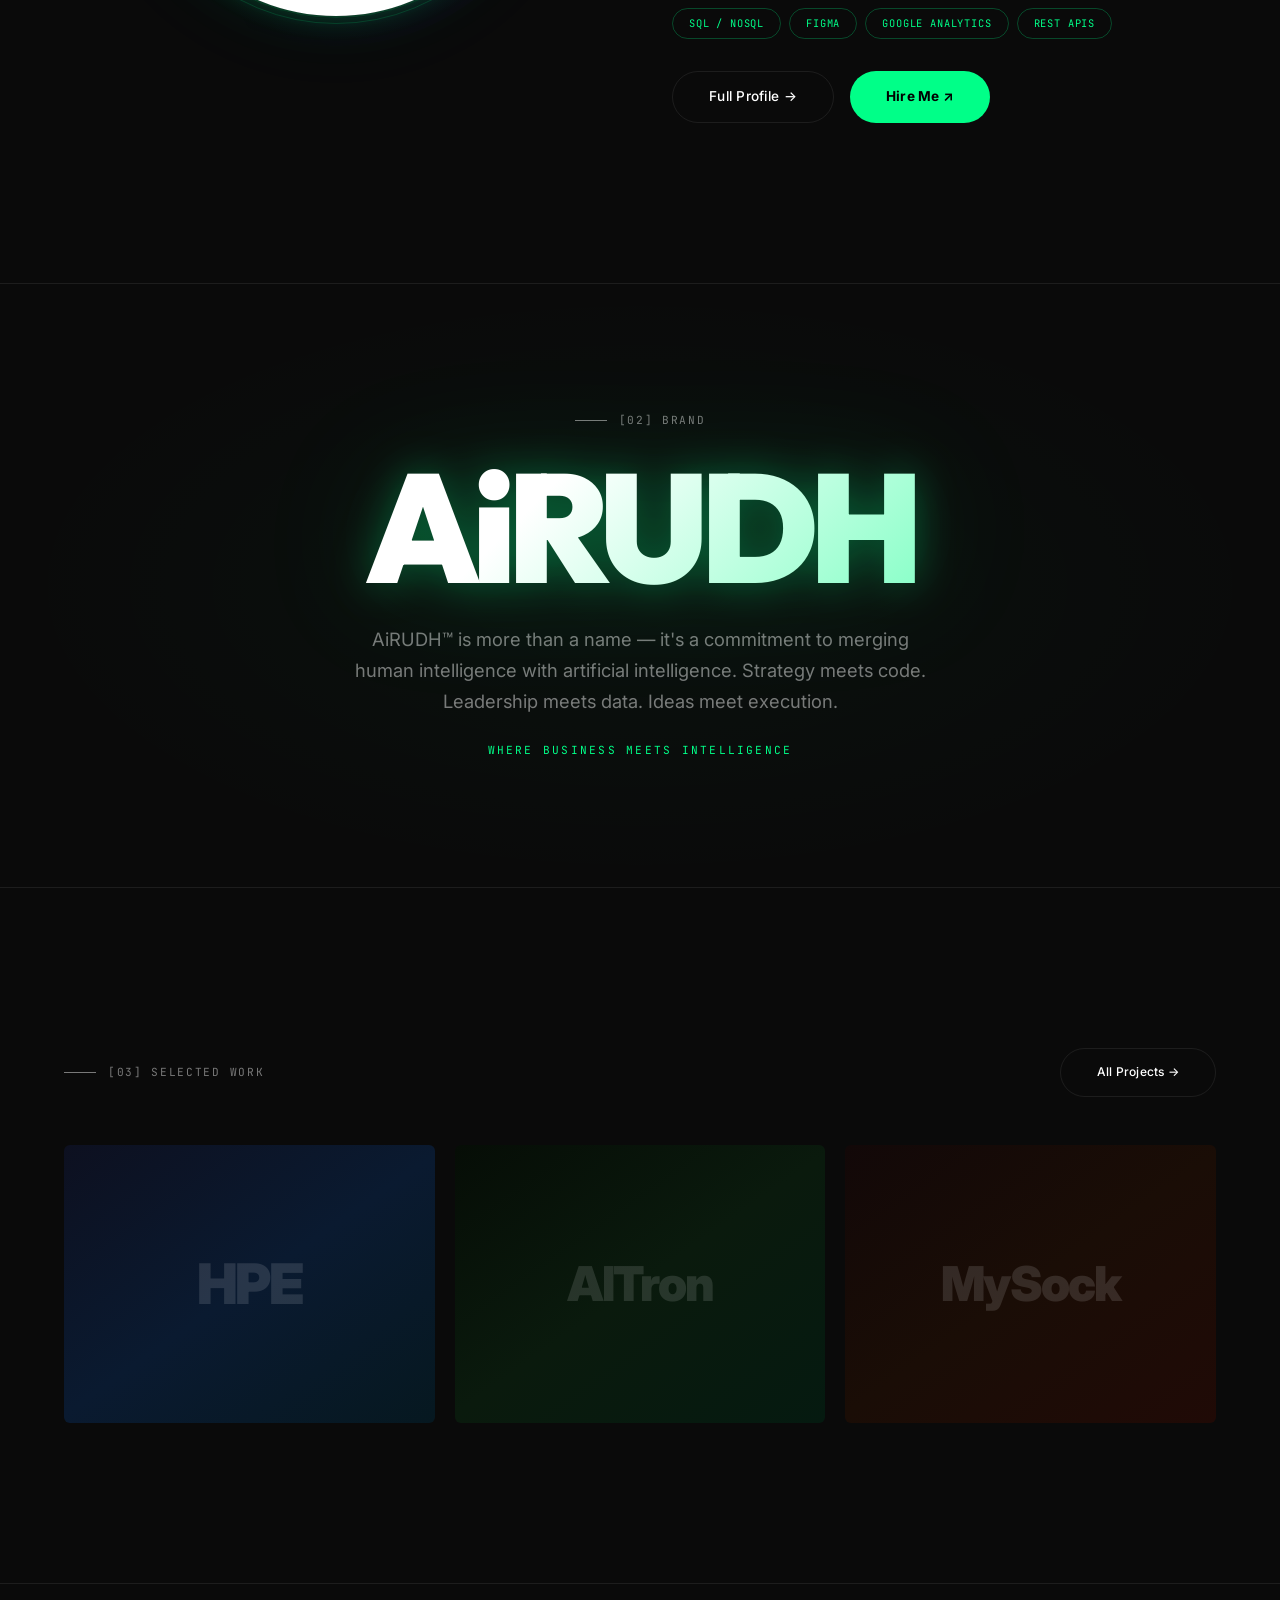
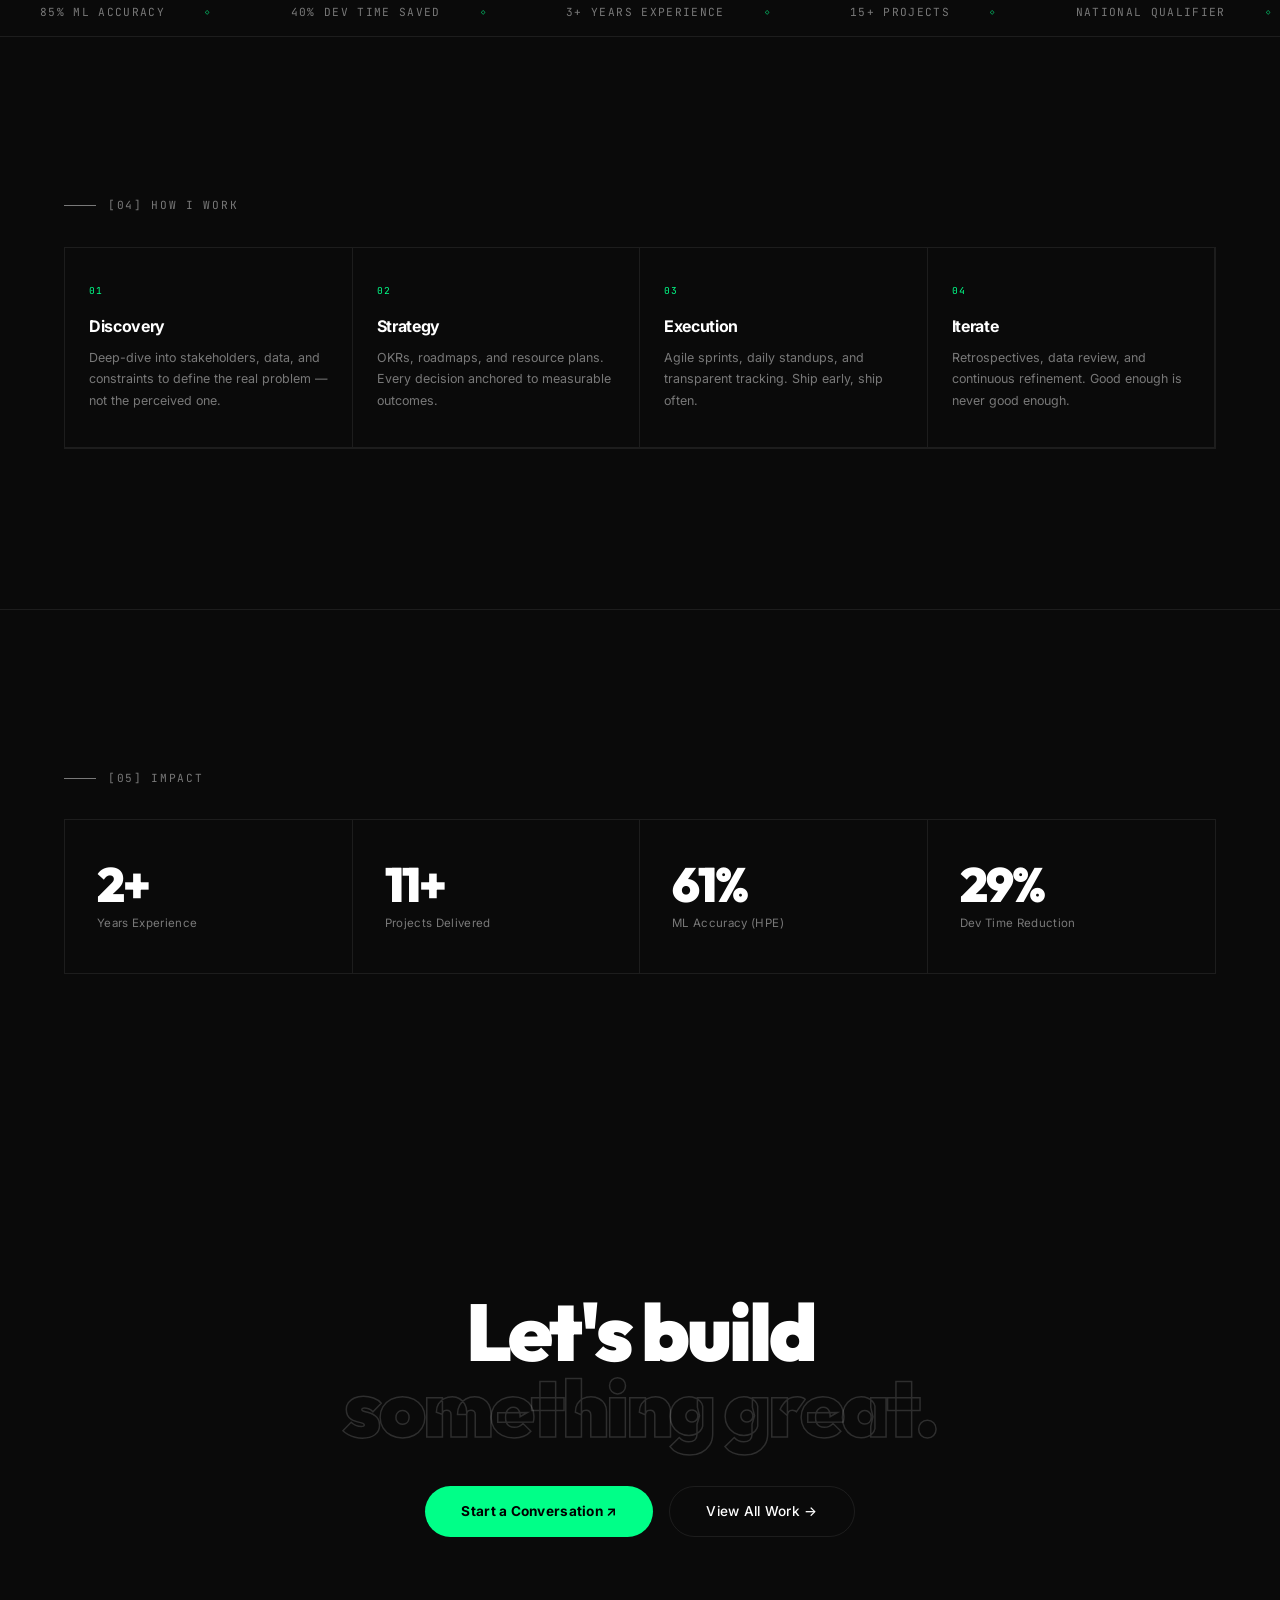
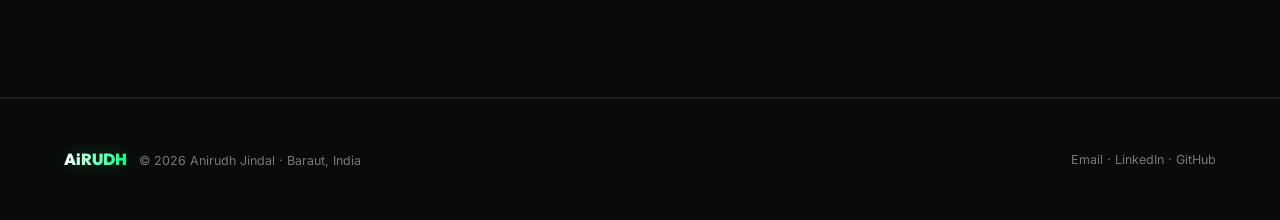
==== commit 640aeecc: "Update index.html" ====
--- a/index.html
+++ b/index.html
@@ -10,13 +10,13 @@
   <meta name="description"
     content="Anirudh Jindal (AiRUDH™) — Elite Project Manager, Business Strategist & AI Builder from Baraut, India. HPE CodeWar 2024 Winner. Smart India Hackathon 2024 Qualifier. Creator of AlTron AI. Available for consulting, strategy advisory, and AI projects worldwide.">
   <meta name="keywords"
-    content="Anirudh Jindal, AiRUDH, airudh, AIRUDH, Anirudh, anirudh jindal, Project Manager, AI Strategist, Business Strategist, HPE CodeWar 2024, Smart India Hackathon 2024, AlTron AI, IT Consultant, Baraut, Uttar Pradesh, India, PM, Agile, Scrum, ML Engineer, Digital Transformation, AI Builder, Tech Leader, Anirudh Jindal portfolio, Anirudh Jindal AiRUDH, who is AiRUDH, AiRUDH India">
+    content="Anirudh Jindal, AiRUDH, airudh, AIRUDH, Anirudh, anirudh jindal, Project Manager, AI Strategist, Business Strategist, HPE CodeWar 2024, Smart India Hackathon 2025, AlTron AI, IT Consultant, Baraut, Uttar Pradesh, India, PM, Agile, Scrum, ML Engineer, Digital Transformation, AI Builder, Tech Leader, Anirudh Jindal portfolio, Anirudh Jindal AiRUDH, who is AiRUDH, AiRUDH India, Anirudh Jindal, anirudh jindal, Founder of MySock, Anirudh Website, anirudh website">
   <meta name="author" content="Anirudh Jindal">
   <meta name="robots" content="index, follow, max-image-preview:large, max-snippet:-1, max-video-preview:-1">
   <meta name="theme-color" content="#0a0a0a">
   <meta name="color-scheme" content="dark">
   <!-- Google Search Console: replace content with your verification code -->
-  <!-- <meta name="google-site-verification" content="YOUR_VERIFICATION_CODE"> -->
+  <meta name="google-site-verification" content="MwntRJ6IZSGb_KypByARoGM3fApC4fwtnV0Y6SHS6VM" />
   <link rel="canonical" href="https://airudh.in/">
 
   <!-- GEO-TARGETING -->
